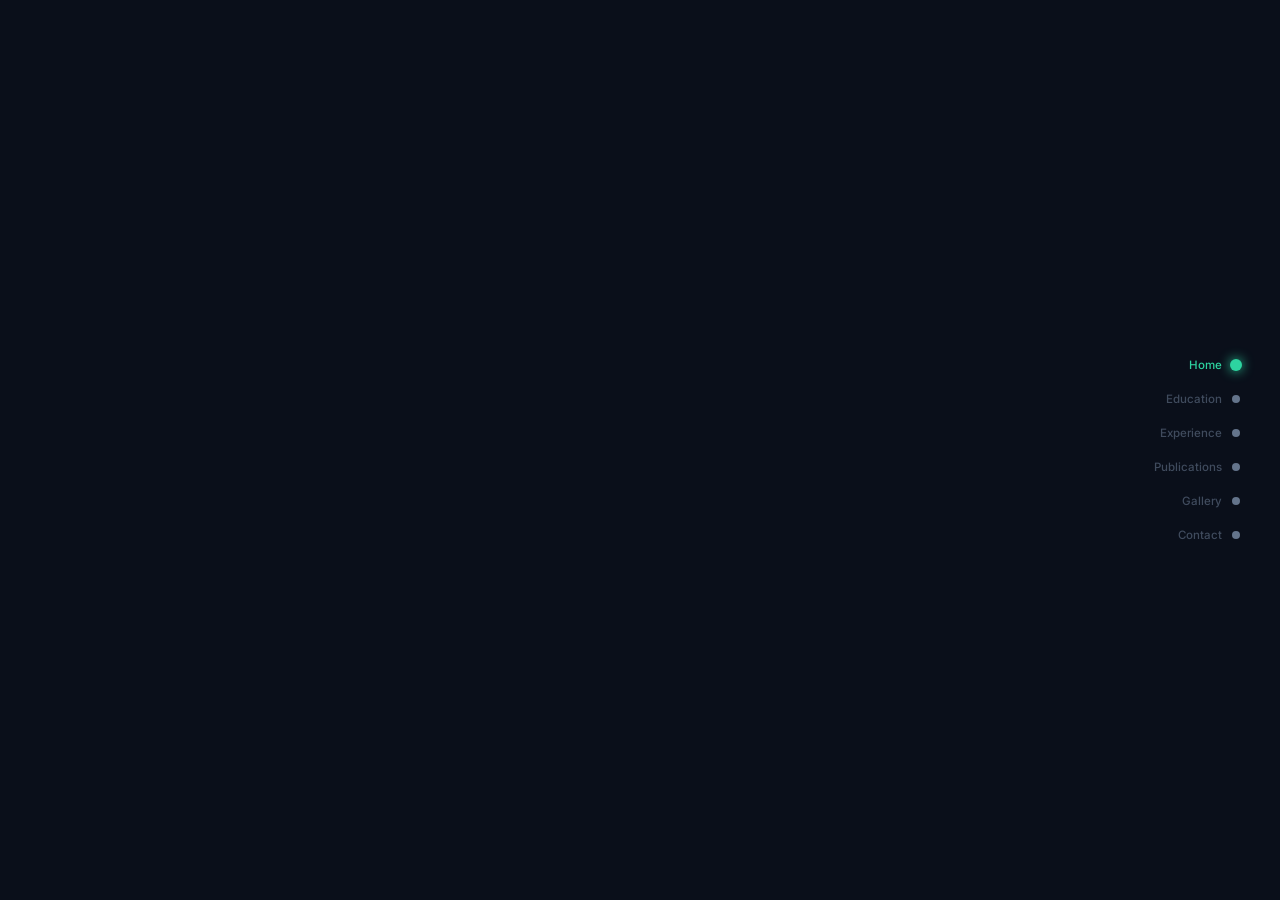
==== index.html @ 228fd233 "deploy: 2434891213fb5ffef1d005b3768328b1d4ba292d" ====
<!DOCTYPE html>
<html lang="en">
<head>
  <meta charset="UTF-8" />
  <meta name="viewport" content="width=device-width, initial-scale=1.0" />
  <meta name="description" content="Portfolio of Gunjan Barua – Ph.D. Candidate at Virginia Tech specializing in precision forestry, LiDAR remote sensing, and AI-driven forest analytics." />
  <meta name="keywords" content="Gunjan Barua, geospatial data scientist, LiDAR, remote sensing, AI, forestry, Virginia Tech, CarboBon" />
  <meta name="author" content="Gunjan Barua" />
  <meta name="google-site-verification" content="hha5XpHKSP8P3DEXtehBId6YRDICw-IlB2HCp5pqZmw" />
  <title>Portfolio – Gunjan Barua – Geospatial Data Scientist</title>

  <!-- Open Graph -->
  <meta property="og:title" content="Gunjan Barua – Geospatial Data Scientist" />
  <meta property="og:description" content="Portfolio of Gunjan Barua – Ph.D. Candidate at Virginia Tech specializing in precision forestry, LiDAR remote sensing, and AI-driven forest analytics." />
  <meta property="og:type" content="website" />

  <!-- Google Fonts -->
  <link rel="preconnect" href="https://fonts.googleapis.com" />
  <link rel="preconnect" href="https://fonts.gstatic.com" crossorigin />
  <link href="https://fonts.googleapis.com/css2?family=Inter:wght@300;400;500;600;700;800&family=Playfair+Display:ital,wght@0,700;1,600&display=swap" rel="stylesheet" />

  <link rel="stylesheet" href="/css/style.css" />
</head>
<body>

  <!-- ═══════════════════════════════════════════════
       RIGHT-SIDE VERTICAL NAVIGATION
  ═══════════════════════════════════════════════ -->
  <nav id="side-nav" aria-label="Section navigation">
    <ul>
      <li>
        <a href="#home" class="nav-dot active" data-section="home" aria-label="Home">
          <span class="dot"></span>
          <span class="label">Home</span>
        </a>
      </li>
      <li>
        <a href="#education" class="nav-dot" data-section="education" aria-label="Education">
          <span class="dot"></span>
          <span class="label">Education</span>
        </a>
      </li>
      <li>
        <a href="#experience" class="nav-dot" data-section="experience" aria-label="Experience">
          <span class="dot"></span>
          <span class="label">Experience</span>
        </a>
      </li>
      <li>
        <a href="#publications" class="nav-dot" data-section="publications" aria-label="Publications">
          <span class="dot"></span>
          <span class="label">Publications</span>
        </a>
      </li>
      <li>
        <a href="#gallery" class="nav-dot" data-section="gallery" aria-label="Gallery">
          <span class="dot"></span>
          <span class="label">Gallery</span>
        </a>
      </li>
      <li>
        <a href="#contact" class="nav-dot" data-section="contact" aria-label="Contact">
          <span class="dot"></span>
          <span class="label">Contact</span>
        </a>
      </li>
    </ul>
  </nav>

  <!-- ═══════════════════════════════════════════════
       HAMBURGER MENU (mobile)
  ═══════════════════════════════════════════════ -->
  <button id="hamburger" aria-label="Open navigation menu" aria-expanded="false">
    <span></span>
    <span></span>
    <span></span>
  </button>

  <!-- Mobile nav drawer -->
  <div id="mobile-nav" role="dialog" aria-modal="true" aria-label="Navigation menu">
    <button id="mobile-nav-close" aria-label="Close navigation">&times;</button>
    <ul>
      <li><a href="#home" class="mobile-nav-link">Home</a></li>
      <li><a href="#education" class="mobile-nav-link">Education</a></li>
      <li><a href="#experience" class="mobile-nav-link">Experience</a></li>
      <li><a href="#publications" class="mobile-nav-link">Publications &amp; Awards</a></li>
      <li><a href="#gallery" class="mobile-nav-link">Gallery</a></li>
      <li><a href="#contact" class="mobile-nav-link">Contact</a></li>
    </ul>
  </div>
  <div id="mobile-overlay"></div>

  <!-- ═══════════════════════════════════════════════
       SNAP SCROLL CONTAINER
  ═══════════════════════════════════════════════ -->
  <main id="snap-container">
    

<section class="snap-section overflow-section" id="home" aria-label="Home">
  <div class="hero-bg"></div>
  <div class="section-inner hero-inner">

    <div class="hero-left">
      <div class="hero-eyebrow">
        <span class="eyebrow-dot"></span>
        Open to Collaborations
      </div>
      <h1 class="hero-name">Gunjan Barua</h1>
      <p class="hero-headline">AI in Natural Resource | Applied GeoAI Scientist | Climate Tech</p>
      <p class="hero-bio">I am a Geospatial Data Scientist and Ph.D. Candidate in the Geospatial and Environmental Analysis Program at Virginia Tech. My research lies at the intersection of precision forestry, remote sensing, LiDAR, and Artificial Intelligence. From advancing yield predictions in <em>Pinus taeda</em> to developing machine learning-based MRV systems for carbon credit marketplaces with CarboBon, my work utilizes advanced spatial algorithms to solve complex environmental challenges.</p>

      <div class="hero-cta">
        <a href="#publications" class="btn btn-primary">View Research</a>
        <a href="#contact" class="btn btn-ghost">Get in Touch</a>
      </div>

      <div class="hero-socials">
        
        <a href="https://linkedin.com/in/gunjanbarua/" target="_blank" rel="noopener" aria-label="LinkedIn" class="social-link">
          <svg width="20" height="20" viewBox="0 0 24 24" fill="currentColor"><path d="M19 3a2 2 0 0 1 2 2v14a2 2 0 0 1-2 2H5a2 2 0 0 1-2-2V5a2 2 0 0 1 2-2h14m-.5 15.5v-5.3a3.26 3.26 0 0 0-3.26-3.26c-.85 0-1.84.52-2.32 1.3v-1.11h-2.79v8.37h2.79v-4.93c0-.77.62-1.4 1.39-1.4a1.4 1.4 0 0 1 1.4 1.4v4.93h2.79M6.88 8.56a1.68 1.68 0 0 0 1.68-1.68c0-.93-.75-1.69-1.68-1.69a1.69 1.69 0 0 0-1.69 1.69c0 .93.76 1.68 1.69 1.68m1.39 9.94v-8.37H5.5v8.37h2.77z"/></svg>
          LinkedIn
        </a>
        
        <a href="mailto:gunjanb@vt.edu" class="social-link" aria-label="Email">
          <svg width="20" height="20" viewBox="0 0 24 24" fill="currentColor"><path d="M20 4H4c-1.1 0-2 .9-2 2v12c0 1.1.9 2 2 2h16c1.1 0 2-.9 2-2V6c0-1.1-.9-2-2-2zm0 4l-8 5-8-5V6l8 5 8-5v2z"/></svg>
          Email
        </a>
      </div>

      <a href="https://gunjan-phd-dissertation.streamlit.app/" target="_blank" rel="noopener" class="dissertation-card" aria-label="View the PhD dissertation in a dashboard">
        <svg width="14" height="14" viewBox="0 0 24 24" fill="currentColor" aria-hidden="true"><path d="M3 3h18v2H3V3zm0 4h18v2H3V7zm0 4h12v2H3v-2zm0 4h12v2H3v-2zm0 4h18v2H3v-2z"/></svg>
        View the PhD dissertation in a dashboard
        <svg class="dissertation-card-arrow" width="14" height="14" viewBox="0 0 24 24" fill="currentColor" aria-hidden="true"><path d="M14 3l7 7-7 7-1.4-1.4 4.6-4.6H3V9h14.2L12.6 4.4 14 3z"/></svg>
      </a>
    </div>

    <div class="hero-right">

      
      <div class="hero-photo-wrap">
        
        <img
          src="/images/profile.jpeg"
          alt="Photo of Gunjan Barua"
          class="hero-photo"
          onerror="this.style.display='none';document.getElementById('hero-photo-fallback').style.display='flex'"
        />
        <div class="hero-photo-fallback" id="hero-photo-fallback" style="display:none" aria-hidden="true">
          <svg viewBox="0 0 100 100" width="80" height="80" fill="currentColor" opacity="0.4">
            <circle cx="50" cy="36" r="20"/><ellipse cx="50" cy="80" rx="34" ry="22"/>
          </svg>
        </div>
        
      </div>

      <div class="updates-card">
        <h2 class="updates-heading">
          <span class="pulse-dot"></span>
          Recent Updates
        </h2>
        <ul class="updates-list">
          
          <li class="update-item">
            <time class="update-date" datetime="2026-04-10">April 10, 2026</time>
            <span class="update-title"><p>Presented a poster at the <a href="https://sites.google.com/vt.edu/ogis/2026-ogis-symposium?authuser=0">OGIS Symposium</a> based on the 2nd chapter of my dissertation, titled &quot;Temporal Transferability Assessment of Individual Tree Volume in <em>Pinus taeda</em> (L.) Using Single-Date UAV-LiDAR and Machine Learning&quot;, and won the 2nd Prize!</p>
</span>
          </li>
          
          <li class="update-item">
            <time class="update-date" datetime="2026-03-23">March 23, 2026</time>
            <span class="update-title"><p>My paper - 'Static Maps, Dynamic Threats: Re-evaluating U.S. Wildfire Risk with Spatiotemporal Clustering' accepted for publication at the <strong>Natural Hazards</strong> journal</p>
</span>
          </li>
          
          <li class="update-item">
            <time class="update-date" datetime="2026-03-23">March 23, 2026</time>
            <span class="update-title"><p>My paper, titled 'Single-date LiDAR acquisition accurately predicts the yield of Pinus taeda (L.) over a 7-year timespan using machine learning' submitted to the <strong>Journal of Forestry Research</strong></p>
</span>
          </li>
          
          <li class="update-item">
            <time class="update-date" datetime="2026-02-23">February 23, 2026</time>
            <span class="update-title"><p>Presented my research titled 'Scalable Yield Forecasting for Loblolly Pine Plantations Using UAV-LiDAR and Machine Learning' at Remote Sensing seminar at Virginia Tech.</p>
</span>
          </li>
          
          <li class="update-item">
            <time class="update-date" datetime="2026-02-20">February 20, 2026</time>
            <span class="update-title"><p>Paper on Mangrove species classification and salinity tolerance mapping in the mangrove region of Bangladesh using Google Earth Embedding dataset has been submitted to Discover Forests. The <a href="https://ssrn.com/abstract=6168728">Preprint</a> is available online.</p>
</span>
          </li>
          
        </ul>
        
        <div class="updates-see-more">
          <a href="/updates/" class="btn btn-ghost btn-sm">See More →</a>
        </div>
        
      </div>

      <div class="hero-stats">
        <div class="stat">
          <span class="stat-num">10</span>
          <span class="stat-label">Publications</span>
        </div>
        <div class="stat">
          <span class="stat-num">17</span>
          <span class="stat-label">Awards</span>
        </div>
      </div>
    </div>

  </div>
</section>



<section class="snap-section overflow-section" id="education" aria-label="Education and Skills">
  <div class="section-inner">
    <div class="section-header">
      <span class="section-tag">Academic Background</span>
      <h2 class="section-title">Education &amp; Technical Skills</h2>
    </div>

    <div class="edu-skills-grid">
      <!-- Education -->
      <div class="edu-col">
        <h3 class="col-heading">Education</h3>
        <div class="edu-timeline">
          
          <div class="edu-item">
            <div class="edu-icon">🎓</div>
            <div class="edu-content">
              <h4 class="edu-degree">Ph.D. in Geospatial and Environmental Analysis</h4>
              <p class="edu-inst">Virginia Tech <span class="edu-loc">· Blacksburg, VA</span></p>
              <p class="edu-period">Anticipated Spring 2026</p>
              
              <p class="edu-diss"><em>Dissertation:</em> [Advancing Yield Predictions in <em>Pinus taeda</em> (L.): An AI Approach Leveraging LiDAR and Satellite Remote Sensing Indices](https://gunjan-phd-dissertation.streamlit.app/)</p>
              
            </div>
          </div>
          
          <div class="edu-item">
            <div class="edu-icon">🎓</div>
            <div class="edu-content">
              <h4 class="edu-degree">M.S. in Geography</h4>
              <p class="edu-inst">Virginia Tech <span class="edu-loc">· Blacksburg, VA</span></p>
              <p class="edu-period">2023</p>
              
              <p class="edu-diss"><em>Thesis:</em> Understanding perception of different urban thermal model visualizations</p>
              
            </div>
          </div>
          
          <div class="edu-item">
            <div class="edu-icon">📜</div>
            <div class="edu-content">
              <h4 class="edu-degree">Graduate Certificate in Geospatial Information Technology</h4>
              <p class="edu-inst">Virginia Tech <span class="edu-loc">· Blacksburg, VA</span></p>
              <p class="edu-period">2022</p>
              
            </div>
          </div>
          
          <div class="edu-item">
            <div class="edu-icon">🎓</div>
            <div class="edu-content">
              <h4 class="edu-degree">B.S. in Urban &amp; Regional Planning</h4>
              <p class="edu-inst">Khulna University of Engineering &amp; Technology (KUET) <span class="edu-loc">· Bangladesh</span></p>
              <p class="edu-period">2016</p>
              
            </div>
          </div>
          
        </div>
      </div>

      <!-- Skills -->
      <div class="skills-col">
        <h3 class="col-heading">Technical Skills</h3>
        <div class="skills-groups">
          
          <div class="skill-group">
            <h4 class="skill-group-title">
              <span class="skill-icon">🤖</span>
              Machine Learning &amp; AI
            </h4>
            <div class="skill-tags">
              
              <span class="skill-tag">Random Forest (RF)</span>
              
              <span class="skill-tag">Support Vector Regression (SVR)</span>
              
              <span class="skill-tag">Gradient Boosting (GBM)</span>
              
              <span class="skill-tag">XGBoost</span>
              
              <span class="skill-tag">LightGBM</span>
              
              <span class="skill-tag">RNNs (LSTM / GRU)</span>
              
              <span class="skill-tag">DBSCAN Clustering</span>
              
            </div>
          </div>
          
          <div class="skill-group">
            <h4 class="skill-group-title">
              <span class="skill-icon">🌍</span>
              Geospatial &amp; Remote Sensing
            </h4>
            <div class="skill-tags">
              
              <span class="skill-tag">ArcGIS Pro</span>
              
              <span class="skill-tag">Google Earth Engine</span>
              
              <span class="skill-tag">ENVI</span>
              
              <span class="skill-tag">Pix4D</span>
              
              <span class="skill-tag">DroneDeploy</span>
              
              <span class="skill-tag">Cloud Compare</span>
              
              <span class="skill-tag">LiDAR Processing</span>
              
              <span class="skill-tag">SAR / Optical Satellite Data</span>
              
            </div>
          </div>
          
          <div class="skill-group">
            <h4 class="skill-group-title">
              <span class="skill-icon">💻</span>
              Programming &amp; Tools
            </h4>
            <div class="skill-tags">
              
              <span class="skill-tag">Python</span>
              
              <span class="skill-tag">R</span>
              
              <span class="skill-tag">JMP</span>
              
              <span class="skill-tag">Git / GitHub</span>
              
              <span class="skill-tag">Jupyter Notebooks</span>
              
              <span class="skill-tag">SQL</span>
              
            </div>
          </div>
          
        </div>
      </div>
    </div>
  </div>
</section>



<section class="snap-section overflow-section" id="experience" aria-label="Professional Experience">
  <div class="section-inner">
    <div class="section-header">
      <span class="section-tag">Career</span>
      <h2 class="section-title">Professional &amp; Research Experience</h2>
    </div>

    <div class="experience-list">
      
      <div class="exp-card">
        <div class="exp-meta">
          <span class="exp-period">May 2025 – Aug 2025</span>
        </div>
        <div class="exp-body">
          <h3 class="exp-title">Summer Research Assistant</h3>
          <p class="exp-org">Forest Productivity Cooperative (FPC) &amp; Michigan State University</p>
          <div class="exp-desc"><p>Developed an automated workflow that transforms handwritten forestry field sheets into structured digital spreadsheets, eliminating manual data entry. Built a financial assistant that automatically extracts and tags key receipt details, streamlining the accounting process.</p>
</div>
        </div>
      </div>
      
      <div class="exp-card">
        <div class="exp-meta">
          <span class="exp-period">Aug 2023 – Present</span>
        </div>
        <div class="exp-body">
          <h3 class="exp-title">Graduate Research Assistant</h3>
          <p class="exp-org">Virginia Tech – Department of Forest Resources and Environmental Conservation</p>
          <div class="exp-desc"><p>Incorporating active and passive remote sensing (optical/SAR satellite data, airborne and terrestrial LiDAR) in AI/ML frameworks to predict Loblolly Pine (<em>Pinus taeda</em>) yield in the Southeast United States. Research contributes to the Forest Productivity Cooperative (FPC) and involves field data collection, point cloud processing, and model development using Python and R. Assessing the generalizability and transferability of the developed models.</p>
</div>
        </div>
      </div>
      
      <div class="exp-card">
        <div class="exp-meta">
          <span class="exp-period">May 2023 – Oct 2025</span>
        </div>
        <div class="exp-body">
          <h3 class="exp-title">Technical Advisor</h3>
          <p class="exp-org">CarboBon – Measuring Forest Protection</p>
          <div class="exp-desc"><p>Developed an innovative Monitoring, Reporting, and Verification (MRV) system for real-time forest surveillance using machine learning and remote sensing. Contributed to creating Bangladesh's first-ever carbon credit marketplace by transforming climate action into quantifiable science. Leading research on new AI and remote sensing methodologies, and developing an API for calculating Scope 1 and Scope 2 emissions for corporate companies.</p>
</div>
        </div>
      </div>
      
      <div class="exp-card">
        <div class="exp-meta">
          <span class="exp-period">May 2023 – Aug 2023</span>
        </div>
        <div class="exp-body">
          <h3 class="exp-title">GIS Developer Intern</h3>
          <p class="exp-org">GFR Forestry Consultants PLLC</p>
          <div class="exp-desc"><p>Revised and updated the company's forest and business operation dashboards, optimizing them on ArcOnline for improved efficiency and usability. Pioneered workflow automation by integrating Survey123, Microsoft Power Automate, and ArcOnline maps to streamline tasks. Improved the structure and performance of hosted layer databases in ArcOnline using the ArcGIS API for Python.</p>
</div>
        </div>
      </div>
      
      <div class="exp-card">
        <div class="exp-meta">
          <span class="exp-period">Jan 2023 – Jul 2023</span>
        </div>
        <div class="exp-body">
          <h3 class="exp-title">Research Assistant</h3>
          <p class="exp-org">Virginia Tech – Department of Forest Resources &amp; Environmental Conservation</p>
          <div class="exp-desc"><p>Explored and analyzed airborne LiDAR data and satellite imagery to understand complex forest structures. Applied geospatial analysis and machine learning methods to analyze forest productivity.</p>
</div>
        </div>
      </div>
      
      <div class="exp-card">
        <div class="exp-meta">
          <span class="exp-period">May 2022 – Aug 2022</span>
        </div>
        <div class="exp-body">
          <h3 class="exp-title">Summer Research Assistant</h3>
          <p class="exp-org">Virginia Tech – Department of Forest Resources &amp; Environmental Conservation</p>
          <div class="exp-desc"><p>Determined forest productivity based on bedding orientation using LiDAR data and Google Earth Engine. Produced a scalable product accompanied by a detailed protocol, along with Python and JavaScript code.</p>
</div>
        </div>
      </div>
      
      <div class="exp-card">
        <div class="exp-meta">
          <span class="exp-period">Aug 2021 – Dec 2022</span>
        </div>
        <div class="exp-body">
          <h3 class="exp-title">Instructor, Advanced Remote Sensing</h3>
          <p class="exp-org">Virginia Tech – Department of Geography</p>
          <div class="exp-desc"><p>Served as Instructor for Advanced Remote Sensing across three semesters (Fall 2021, Spring 2022, and Fall 2022) with a total enrollment of 232 students. Responsible for teaching and supervising lab sessions, grading assignments, consulting on class projects, holding office hours, and designing and conducting course assessments.</p>
</div>
        </div>
      </div>
      
      <div class="exp-card">
        <div class="exp-meta">
          <span class="exp-period">May 2021 – Aug 2021</span>
        </div>
        <div class="exp-body">
          <h3 class="exp-title">Summer Research Assistant</h3>
          <p class="exp-org">Virginia Tech – School of Public and International Affairs</p>
          <div class="exp-desc"><p>Collected and processed thermal drone data across multiple locations in Blacksburg and Roanoke, VA. Built high-resolution thermal models to analyze and understand communities’ heating experiences at a small scale.</p>
</div>
        </div>
      </div>
      
      <div class="exp-card">
        <div class="exp-meta">
          <span class="exp-period">Jan 2021 – Feb 2023</span>
        </div>
        <div class="exp-body">
          <h3 class="exp-title">Graduate Researcher</h3>
          <p class="exp-org">Virginia Tech – Near Earth Imaging Lab, Department of Geography</p>
          <div class="exp-desc"><p>Collected thermal data using UAVs and applied photogrammetry to build high-resolution thermal models. Developed a new thermal visualization method by combining optical satellite imagery and LiDAR data to create shaded thermal images. Conducted a perception study using PsychoPy and analyzed experimental data using Python and JMP.</p>
</div>
        </div>
      </div>
      
      <div class="exp-card">
        <div class="exp-meta">
          <span class="exp-period">Jan 2021 – Dec 2022</span>
        </div>
        <div class="exp-body">
          <h3 class="exp-title">Graduate Teaching Assistant</h3>
          <p class="exp-org">Virginia Tech – Department of Geography</p>
          <div class="exp-desc"><p>Supported courses including Geography of Wine (Spring 2021), Advanced Geovisualization (Spring 2022), and Advanced Analysis in GIS (Fall 2022) for over 700 combined students. Led weekly lab sessions, held office hours, graded coursework, and consulted with students on class projects.</p>
</div>
        </div>
      </div>
      
      <div class="exp-card">
        <div class="exp-meta">
          <span class="exp-period">Jun 2018 – Nov 2020</span>
        </div>
        <div class="exp-body">
          <h3 class="exp-title">Policy Advocacy Specialist</h3>
          <p class="exp-org">Municipal Association of Bangladesh</p>
          <div class="exp-desc"><p>Managed a $350,000 portfolio and oversaw the field implementation of project activities, facilitating capacity building for municipality staff. Maintained liaisons with the Local Government Engineering Department and key stakeholders to draft a national WASH action plan and prepare a 10-year sanitation strategy for five municipalities.</p>
</div>
        </div>
      </div>
      
      <div class="exp-card">
        <div class="exp-meta">
          <span class="exp-period">Sep 2016 – Jun 2018</span>
        </div>
        <div class="exp-body">
          <h3 class="exp-title">Documentation Officer</h3>
          <p class="exp-org">Practical Action, Bangladesh</p>
          <div class="exp-desc"><p>Managed a $500,000 communications portfolio, pitched advocacy agendas, and prepared comprehensive communications and campaign plans. Coordinated social mobilization, BCC campaigns, and project report writing, while producing policy briefs and data visualizations. Conducted research for policy analysis and business development.</p>
</div>
        </div>
      </div>
      
      <div class="exp-card">
        <div class="exp-meta">
          <span class="exp-period">May 2015 – Jun 2016</span>
        </div>
        <div class="exp-body">
          <h3 class="exp-title">Freelance GIS Analyst</h3>
          <p class="exp-org">Elance-Odesk</p>
          <div class="exp-desc"><p>Prepared maps based on spatial analysis and geospatial data, and conducted topological, hydrological, and transportation modeling. Authored research reports and conducted targeted spatial analysis for the utilities, health services, real estate, and transportation industries.</p>
</div>
        </div>
      </div>
      
      <div class="exp-card">
        <div class="exp-meta">
          <span class="exp-period">May 2015 – Jun 2015</span>
        </div>
        <div class="exp-body">
          <h3 class="exp-title">Intern</h3>
          <p class="exp-org">Asian Disaster Preparedness Center</p>
          <div class="exp-desc"><p>Conducted spatial analysis for a large geo-database and prepared a research report on the social vulnerability index. Drafted a comprehensive report for an earthquake research project focused on Dhaka city.</p>
</div>
        </div>
      </div>
      
    </div>
  </div>
</section>



<section class="snap-section overflow-section" id="publications" aria-label="Publications Presentations and Awards">
  <div class="section-inner">
    <div class="section-header">
      <span class="section-tag">Scholarship</span>
      <h2 class="section-title">Publications, Presentations &amp; Awards</h2>
    </div>

    <div class="scholarship-stack">

      <!-- Publications -->
      <div class="scholarship-block">
        <h3 class="col-heading">📄 Publications</h3>
        <div class="pub-list--full">
          
          <div class="pub-card">
            <span class="pub-status pub-status--published">Published</span>
            <h4 class="pub-title">
              
              <a href="https://doi.org/10.1016/j.foreco.2025.122977" target="_blank" rel="noopener">Predicting yield of Pinus taeda (L.) using LiDAR data in random forest and support vector machine models</a>
              
            </h4>
            <p class="pub-meta">
              <em>Forest Ecology and Management</em>
               · 2025
            </p>
            <p class="pub-authors">Barua, G., Carter, D., Thomas, V., Green, P.C., Radtke, P., Pingel, T.J., Cook, R.L., Albaugh, T., Rubilar, R., Campoe, O., Sumnall, M.</p>
          </div>
          
          <div class="pub-card">
            <span class="pub-status pub-status--in-press">In Press</span>
            <h4 class="pub-title">
              
              Precision Forestry: Using Artificial Intelligence and LiDAR to inform thinning in Pinus taeda plantations – a case study
              
            </h4>
            <p class="pub-meta">
              <em>Journal of Forestry</em>
               · 2025
            </p>
            <p class="pub-authors">Platt, E., Carter, D., Albaugh, T.J., Cook, R.L., Campoe, O., Rubilar, R., Barua, G., Sumnall, M.J.</p>
          </div>
          
          <div class="pub-card">
            <span class="pub-status pub-status--in-press">In Press</span>
            <h4 class="pub-title">
              
              <a href="https://dx.doi.org/10.2139/ssrn.5366489" target="_blank" rel="noopener">Static Maps, Dynamic Threats: Re-evaluating U.S. Wildfire Risk with Spatiotemporal Clustering</a>
              
            </h4>
            <p class="pub-meta">
              <em>Natural Hazards</em>
               · 2025
            </p>
            <p class="pub-authors">Barua, G., Pires, M., Kim, J.</p>
          </div>
          
          <div class="pub-card">
            <span class="pub-status pub-status--in-review">In Review</span>
            <h4 class="pub-title">
              
              <a href="https://ssrn.com/abstract=6168728" target="_blank" rel="noopener">Feature-based Transfer Learning with Pretrained AlphaEarth Embeddings for Mangrove Forest Mapping in Bangladesh</a>
              
            </h4>
            <p class="pub-meta">
              <em>Discover Forests</em>
               · 2025
            </p>
            <p class="pub-authors">Islam, K.M.A., Barua, G., Rahman, M.T., Kennedy, R.</p>
          </div>
          
          <div class="pub-card">
            <span class="pub-status pub-status--in-review">In Review</span>
            <h4 class="pub-title">
              
              <a href="https://ssrn.com/abstract=6228779" target="_blank" rel="noopener">Estimating Pinus taeda (L.) Timber Volume with Multi-Temporal SAR-Optical Fusion and Supervised Learning Techniques</a>
              
            </h4>
            <p class="pub-meta">
              <em>International Journal of Remote Sensing</em>
               · 2025
            </p>
            <p class="pub-authors">Barua, G., Carter, D., Thomas, V., Green, P.C., Radtke, P., Pingel, T.J., Cook, R.L., Albaugh, T., Rubilar, R., Campoe, O., Sumnall, M.</p>
          </div>
          
          <div class="pub-card">
            <span class="pub-status pub-status--in-review">In Review</span>
            <h4 class="pub-title">
              
              Single-date LiDAR acquisition accurately predicts the yield of Pinus taeda (L.) over a 7-year timespan using machine learning
              
            </h4>
            <p class="pub-meta">
              <em>Journal of Forestry Research</em>
               · 2025
            </p>
            <p class="pub-authors">Barua, G., Carter, D., Thomas, V., Green, P.C., Radtke, P., Pingel, T.J., Cook, R.L., Albaugh, T., Rubilar, R., Campoe, O., Sumnall, M.</p>
          </div>
          
          <div class="pub-card">
            <span class="pub-status pub-status--published">Published</span>
            <h4 class="pub-title">
              
              <a href="https://doi.org/10.1080/15230406.2023.2267418" target="_blank" rel="noopener">Urban Thermal Map Design Considerations: Color, Shading, and Resolution</a>
              
            </h4>
            <p class="pub-meta">
              <em>Cartography and Geographic Information Science</em>
               · 2023
            </p>
            <p class="pub-authors">Barua, G., Pingel, T.J., Lim, T.C.</p>
          </div>
          
          <div class="pub-card">
            <span class="pub-status pub-status--published">Published</span>
            <h4 class="pub-title">
              
              <a href="https://doi.org/10.1007/978-981-10-7290-1_83" target="_blank" rel="noopener">Solid Waste Management Scenario in Public University Campuses of Bangladesh: A Comparative Study between KUET and Khulna University</a>
              
            </h4>
            <p class="pub-meta">
              <em>Waste Management and Resource Efficiency (Springer)</em>
               · 2019
            </p>
            <p class="pub-authors">Roy, T.K., Ekram, K.M.M., Barua, G., Hossain, S.T., Akter, F.</p>
          </div>
          
          <div class="pub-card">
            <span class="pub-status pub-status--published">Published</span>
            <h4 class="pub-title">
              
              <a href="https://www.researchgate.net/profile/Khondaker-Mohammed-Mohiuddin-Ekram/publication/349412531_LAND_USE_CHARACTERIZATION_IN_PERI-URBAN_AREAS_OF_KHULNA_TOWARDS_AN_ECO-SUSTAINABLE_METROPOLITAN_REGION/links/602eb05d92851c4ed5803e9e/LAND-USE-CHARACTERIZATION-IN-PERI-URBAN-AREAS-OF-KHULNA-TOWARDS-AN-ECO-SUSTAINABLE-METROPOLITAN-REGION.pdf" target="_blank" rel="noopener">Land Use Characterization in Peri-Urban Areas of Khulna towards an Eco-Sustainable Metropolitan Region</a>
              
            </h4>
            <p class="pub-meta">
              <em>Journal of Engineering Science</em>
               · 2018
            </p>
            <p class="pub-authors">Ekram, K. M., Barua, G., &amp; Uddin, M.</p>
          </div>
          
          <div class="pub-card">
            <span class="pub-status pub-status--published">Published</span>
            <h4 class="pub-title">
              
              <a href="https://www.researchgate.net/profile/Khondaker-Mohammed-Mohiuddin-Ekram/publication/291091421_A_conceptual_model_of_reusing_the_paper_wastes_generated_from_the_universities/links/602eb262299bf1cc26d64bb7/A-conceptual-model-of-reusing-the-paper-wastes-generated-from-the-universities.pdf" target="_blank" rel="noopener">A Conceptual Model of Reusing the Paper Wastes Generated from the Universities</a>
              
            </h4>
            <p class="pub-meta">
              <em>International Journal of Applied Engineering Research</em>
               · 2014
            </p>
            <p class="pub-authors">Barua, G., &amp; Ekram, K. M.</p>
          </div>
          
        </div>
      </div>

      <!-- Presentations -->
      <div class="scholarship-block">
        <h3 class="col-heading">🎤 Presentations</h3>
        <div class="pres-list--full">
          
          <div class="pres-item">
            <time class="pres-date">December 1, 2025</time>
            <div>
              <p class="pres-title">Crowns, Competition, and Continuity: A Machine Learning Approach for Annual Yield Prediction of Pinus taeda (L.) Using UAV-LiDAR Data</p>
              <p class="pres-event">AGU 2025 (Poster Presentation) · New Orleans, Louisiana, United States</p>
            </div>
          </div>
          
          <div class="pres-item">
            <time class="pres-date">September 1, 2025</time>
            <div>
              <p class="pres-title">Predicting Yields of Pinus taeda (L.) with Open-Source Time-Series Sentinel 1 and 2 Data with Machine Learning and Neural Networks</p>
              <p class="pres-event">Forest Productivity Cooperative Annual Meeting (Poster Presentation) · Chapel Hill, North Carolina, United States</p>
            </div>
          </div>
          
          <div class="pres-item">
            <time class="pres-date">January 1, 2025</time>
            <div>
              <p class="pres-title">Advancing Growth and Yield Predictions for Pinus taeda (L.) Plantations: Integrating LiDAR-Derived Metrics and Machine Learning Models Across Diverse Sites</p>
              <p class="pres-event">ASPRS Annual Conference at Geo Week 2025 · Denver, CO, United States</p>
            </div>
          </div>
          
          <div class="pres-item">
            <time class="pres-date">January 1, 2025</time>
            <div>
              <p class="pres-title">Comparison and Analysis of Spatial and Spatiotemporal Clustering of Wildfires in the United States of America</p>
              <p class="pres-event">2025 Young Scholar Symposium on Spatiotemporal Data Science, Spatial Data Lab · Virtual</p>
            </div>
          </div>
          
          <div class="pres-item">
            <time class="pres-date">January 1, 2025</time>
            <div>
              <p class="pres-title">4-Year Timber Yield Forecasts in Pinus taeda (L.) Using LiDAR-Derived Metrics and Advanced Machine Learning Models</p>
              <p class="pres-event">2025 APSAF Annual Conference · Wilmington, NC, United States</p>
            </div>
          </div>
          
          <div class="pres-item">
            <time class="pres-date">January 1, 2025</time>
            <div>
              <p class="pres-title">Evaluating Machine Learning and Neural Networks for Yield Prediction in Pinus taeda (L.) Plantations Using Time-series Sentinel-1 and 2 Data</p>
              <p class="pres-event">OGIS Symposium 2025 (Poster Presentation) · Blacksburg, VA, United States</p>
            </div>
          </div>
          
          <div class="pres-item">
            <time class="pres-date">January 1, 2025</time>
            <div>
              <p class="pres-title">Scalable Yield Forecasting for Loblolly Pine Plantations Using UAV-LiDAR and Machine Learning</p>
              <p class="pres-event">Forest Modeling Research Cooperative (FMRC) Annual Meeting 2025 (Invited Speaker) · Blacksburg, VA, United States</p>
            </div>
          </div>
          
          <div class="pres-item">
            <time class="pres-date">January 1, 2025</time>
            <div>
              <p class="pres-title">Predicting yield of Pinus taeda (L.) using LiDAR data in random forest and support vector machine models</p>
              <p class="pres-event">Weyerhaeuser Virtual Seminar (Invited Speaker) · Virtual</p>
            </div>
          </div>
          
          <div class="pres-item">
            <time class="pres-date">January 1, 2025</time>
            <div>
              <p class="pres-title">Remote Sensing in AI: Predicting yield of Pinus taeda (L.) plantations with LiDAR and Satellite Data</p>
              <p class="pres-event">Blue Ridge SAF Chapter Meeting 2025 (Invited Speaker) · Blacksburg, VA, United States</p>
            </div>
          </div>
          
          <div class="pres-item">
            <time class="pres-date">January 1, 2025</time>
            <div>
              <p class="pres-title">Remote Sensing Meets AI: Predicting Yield in Pinus taeda (L.) Plantations with Open-Source Time-Series Satellite Data</p>
              <p class="pres-event">FREC Spring Seminar · Blacksburg, VA, United States</p>
            </div>
          </div>
          
          <div class="pres-item">
            <time class="pres-date">January 1, 2025</time>
            <div>
              <p class="pres-title">Advancing Yield Predictions for Pinus taeda (L.) Plantations: Integrating Lidar-Derived Metrics and Machine Learning Models Across Diverse Sites</p>
              <p class="pres-event">Seminar in Remote Sensing and GIS, Virginia Tech · Blacksburg, VA, United States</p>
            </div>
          </div>
          
          <div class="pres-item">
            <time class="pres-date">January 1, 2023</time>
            <div>
              <p class="pres-title">Predicting Urban Heat Island Effect in Phoenix, Arizona for 2026</p>
              <p class="pres-event">ESRI Federal GIS Conference · Washington, D.C., United States</p>
            </div>
          </div>
          
          <div class="pres-item">
            <time class="pres-date">January 1, 2023</time>
            <div>
              <p class="pres-title">Bedding Orientation Impact Analysis and Tree Row Detection in Pine Plantations: Insights from Lidar, Remote Sensing, and Machine Learning</p>
              <p class="pres-event">Forest Productivity Cooperative Annual Meeting 2023 (Poster Presentation) · Blacksburg, VA, United States</p>
            </div>
          </div>
          
          <div class="pres-item">
            <time class="pres-date">January 1, 2023</time>
            <div>
              <p class="pres-title">Guest lecture: Advanced Geovisualization class</p>
              <p class="pres-event">Department of Geography, Virginia Tech · Blacksburg, VA, United States</p>
            </div>
          </div>
          
          <div class="pres-item">
            <time class="pres-date">January 1, 2023</time>
            <div>
              <p class="pres-title">Past, present, and future of endangered languages</p>
              <p class="pres-event">Academic Panel, Virginia Tech (Session Moderator) · Blacksburg, VA, United States</p>
            </div>
          </div>
          
          <div class="pres-item">
            <time class="pres-date">January 1, 2022</time>
            <div>
              <p class="pres-title">Understanding perception of different urban thermal model visualizations</p>
              <p class="pres-event">AutoCarto 2022 · Redlands, CA, United States</p>
            </div>
          </div>
          
          <div class="pres-item">
            <time class="pres-date">January 1, 2022</time>
            <div>
              <p class="pres-title">Construction and Geovisualization of 3D Thermal Models of Urban Areas</p>
              <p class="pres-event">OGIS Symposium 2022 (Poster Presentation) · Blacksburg, VA, United States</p>
            </div>
          </div>
          
          <div class="pres-item">
            <time class="pres-date">January 1, 2022</time>
            <div>
              <p class="pres-title">Interested in attending Graduate School?</p>
              <p class="pres-event">Graduate School Panel Discussion, College of Natural Resources and Environment (CNRE) (Panelist) · Blacksburg, VA, United States</p>
            </div>
          </div>
          
          <div class="pres-item">
            <time class="pres-date">January 1, 2020</time>
            <div>
              <p class="pres-title">Paving the enabling environment towards urban sanitation solutions: The journey of local government associations from South Asia</p>
              <p class="pres-event">5th South Asian Cities Summit (Session Moderator) · Goa, India</p>
            </div>
          </div>
          
          <div class="pres-item">
            <time class="pres-date">January 1, 2017</time>
            <div>
              <p class="pres-title">The Treasure Hunt: An organized movement with society to turn waste into wealth</p>
              <p class="pres-event">4th FSM Conference (Poster Presentation) · Chennai, India</p>
            </div>
          </div>
          
          <div class="pres-item">
            <time class="pres-date">January 1, 2015</time>
            <div>
              <p class="pres-title">Role of Stakeholders in Managing School Solid Wastes of Khulna City</p>
              <p class="pres-event">WasteSafe 2015 – 4th International Conference on Solid Waste Management in the Developing Countries · Khulna, Bangladesh</p>
            </div>
          </div>
          
        </div>
      </div>

      <!-- Awards -->
      <div class="scholarship-block">
        <h3 class="col-heading">🏆 Awards &amp; Honors</h3>
        <div class="awards-list--full">
          
          <div class="award-card">
            <div class="award-year">2025</div>
            <div class="award-body">
              <h4 class="award-title">Best Student Presentation Award</h4>
              <p class="award-org">APSAF Annual Conference, Wilmington, NC</p>
              
            </div>
          </div>
          
          <div class="award-card">
            <div class="award-year">2025</div>
            <div class="award-body">
              <h4 class="award-title">APSAF Student Scholarship</h4>
              <p class="award-org">Appalachian Society of American Foresters (APSAF)</p>
              
            </div>
          </div>
          
          <div class="award-card">
            <div class="award-year">2025</div>
            <div class="award-body">
              <h4 class="award-title">KP Funderburke Education Endowment</h4>
              <p class="award-org">Appalachian Society of American Foresters (APSAF)</p>
              
            </div>
          </div>
          
          <div class="award-card">
            <div class="award-year">2025</div>
            <div class="award-body">
              <h4 class="award-title">Department of Geography Grad Fund for Conference ($350)</h4>
              <p class="award-org">Department of Geography, Virginia Tech</p>
              
            </div>
          </div>
          
          <div class="award-card">
            <div class="award-year">2025</div>
            <div class="award-body">
              <h4 class="award-title">CNRE Graduate Student Travel Grant ($600)</h4>
              <p class="award-org">Virginia Tech</p>
              
            </div>
          </div>
          
          <div class="award-card">
            <div class="award-year">2025</div>
            <div class="award-body">
              <h4 class="award-title">Graduate and Professional Student Senate Travel Award ($500)</h4>
              <p class="award-org">Virginia Tech</p>
              
            </div>
          </div>
          
          <div class="award-card">
            <div class="award-year">2025</div>
            <div class="award-body">
              <h4 class="award-title">Department of Geography Grad Fund for Conference ($350)</h4>
              <p class="award-org">Department of Geography, Virginia Tech</p>
              
            </div>
          </div>
          
          <div class="award-card">
            <div class="award-year">2025</div>
            <div class="award-body">
              <h4 class="award-title">Graduate and Professional Student Senate Travel Award ($500)</h4>
              <p class="award-org">Virginia Tech</p>
              
            </div>
          </div>
          
          <div class="award-card">
            <div class="award-year">2022</div>
            <div class="award-body">
              <h4 class="award-title">ICA Scholarship</h4>
              <p class="award-org">International Cartographic Association (ICA)</p>
              
            </div>
          </div>
          
          <div class="award-card">
            <div class="award-year">2022</div>
            <div class="award-body">
              <h4 class="award-title">Sigma Xi Research Award</h4>
              <p class="award-org">Sigma Xi - The Scientific Research Honor Society, Virginia Tech Chapter</p>
              
            </div>
          </div>
          
          <div class="award-card">
            <div class="award-year">2022</div>
            <div class="award-body">
              <h4 class="award-title">1st Prize for Graduate Poster Presentation</h4>
              <p class="award-org">Organization of Geographic Information Systems and Remote Sensing Research (OGIS)</p>
              
            </div>
          </div>
          
          <div class="award-card">
            <div class="award-year">2022</div>
            <div class="award-body">
              <h4 class="award-title">Sidman P. Poole Endowment ($1,150)</h4>
              <p class="award-org">Department of Geography, Virginia Tech</p>
              
            </div>
          </div>
          
          <div class="award-card">
            <div class="award-year">2022</div>
            <div class="award-body">
              <h4 class="award-title">Graduate and Professional Student Senate Travel Award ($300)</h4>
              <p class="award-org">Virginia Tech</p>
              
            </div>
          </div>
          
          <div class="award-card">
            <div class="award-year">2022</div>
            <div class="award-body">
              <h4 class="award-title">CNRE Graduate Student Travel Grant ($600)</h4>
              <p class="award-org">Virginia Tech</p>
              
            </div>
          </div>
          
          <div class="award-card">
            <div class="award-year">2022</div>
            <div class="award-body">
              <h4 class="award-title">Department of Geography Grad Fund for Conference ($350)</h4>
              <p class="award-org">Department of Geography, Virginia Tech</p>
              
            </div>
          </div>
          
          <div class="award-card">
            <div class="award-year">2021</div>
            <div class="award-body">
              <h4 class="award-title">Georgia Pacific Fellowship Award</h4>
              <p class="award-org">Department of Geography, Virginia Tech</p>
              
            </div>
          </div>
          
          <div class="award-card">
            <div class="award-year">2016</div>
            <div class="award-body">
              <h4 class="award-title">Technical Merit Scholarship</h4>
              <p class="award-org">Khulna University of Engineering &amp; Technology</p>
              
            </div>
          </div>
          
        </div>
      </div>

    </div>
  </div>
</section>



<section class="snap-section overflow-section" id="gallery" aria-label="Gallery">
  <div class="section-inner">
    <div class="section-header center">
      <span class="section-tag">Visual Portfolio</span>
      <h2 class="section-title">Gallery</h2>
      <p class="section-subtitle">Field work, research outputs, and conference moments.</p>
    </div>

    
    <div class="gallery-grid" id="gallery-grid">
      
      <figure class="gallery-item" data-index="0">
        <a href="/images/gallery/apsaf.jpg" target="_blank" rel="noopener" aria-label="Open APSAF in new tab">
          <img src="/images/gallery/apsaf.jpg" alt="APSAF presentation" loading="lazy" />
        </a>
        <figcaption>APSAF</figcaption>
      </figure>
      
      <figure class="gallery-item" data-index="1">
        <a href="/images/gallery/asprs.jpg" target="_blank" rel="noopener" aria-label="Open ASPRS in new tab">
          <img src="/images/gallery/asprs.jpg" alt="ASPRS presentation" loading="lazy" />
        </a>
        <figcaption>ASPRS</figcaption>
      </figure>
      
      <figure class="gallery-item" data-index="2">
        <a href="/images/gallery/brsaf.jpg" target="_blank" rel="noopener" aria-label="Open Blue Ridge SAF in new tab">
          <img src="/images/gallery/brsaf.jpg" alt="Blue Ridge SAF chapter meeting" loading="lazy" />
        </a>
        <figcaption>Blue Ridge SAF</figcaption>
      </figure>
      
      <figure class="gallery-item" data-index="3">
        <a href="/images/gallery/cagis.jpg" target="_blank" rel="noopener" aria-label="Open CAGIS in new tab">
          <img src="/images/gallery/cagis.jpg" alt="CAGIS presentation" loading="lazy" />
        </a>
        <figcaption>CAGIS</figcaption>
      </figure>
      
      <figure class="gallery-item" data-index="4">
        <a href="/images/gallery/fpc_meeting_2025.jpg" target="_blank" rel="noopener" aria-label="Open FPC Annual Meeting 2025 in new tab">
          <img src="/images/gallery/fpc_meeting_2025.jpg" alt="FPC Annual Meeting 2025" loading="lazy" />
        </a>
        <figcaption>FPC Annual Meeting 2025</figcaption>
      </figure>
      
      <figure class="gallery-item" data-index="5">
        <a href="/images/gallery/frec_seminar.jpg" target="_blank" rel="noopener" aria-label="Open FREC Spring Seminar in new tab">
          <img src="/images/gallery/frec_seminar.jpg" alt="FREC Spring Seminar presentation" loading="lazy" />
        </a>
        <figcaption>FREC Spring Seminar</figcaption>
      </figure>
      
      <figure class="gallery-item" data-index="6">
        <a href="/images/gallery/guest_lecture.jpg" target="_blank" rel="noopener" aria-label="Open Guest Lecture at Weyerhaeuser Co. in new tab">
          <img src="/images/gallery/guest_lecture.jpg" alt="Guest lecture at Weyerhaeuser Co." loading="lazy" />
        </a>
        <figcaption>Guest Lecture at Weyerhaeuser Co.</figcaption>
      </figure>
      
      <figure class="gallery-item" data-index="7">
        <a href="/images/gallery/ms_thesis.jpg" target="_blank" rel="noopener" aria-label="Open MS Thesis Defense in new tab">
          <img src="/images/gallery/ms_thesis.jpg" alt="MS Thesis Defense" loading="lazy" />
        </a>
        <figcaption>MS Thesis Defense</figcaption>
      </figure>
      
      <figure class="gallery-item" data-index="8">
        <a href="/images/gallery/ogis.jpg" target="_blank" rel="noopener" aria-label="Open OGIS Symposium in new tab">
          <img src="/images/gallery/ogis.jpg" alt="OGIS Symposium presentation" loading="lazy" />
        </a>
        <figcaption>OGIS Symposium</figcaption>
      </figure>
      
      <figure class="gallery-item" data-index="9">
        <a href="/images/gallery/ogis_2022.jpg" target="_blank" rel="noopener" aria-label="Open OGIS Symposium 2022 in new tab">
          <img src="/images/gallery/ogis_2022.jpg" alt="OGIS Symposium 2022 presentation" loading="lazy" />
        </a>
        <figcaption>OGIS Symposium 2022</figcaption>
      </figure>
      
    </div>
    
  </div>
</section>



<section class="snap-section" id="contact" aria-label="Contact">
  <div class="section-inner contact-inner">
    <div class="section-header center">
      <span class="section-tag">Let's Connect</span>
      <h2 class="section-title">Get in Touch</h2>
      <p class="section-subtitle">Open to research collaborations, speaking invitations, and consulting opportunities.</p>
    </div>

    <div class="contact-grid">
      <div class="contact-info">
        <div class="contact-detail">
          <span class="contact-icon">✉️</span>
          <div>
            <p class="contact-label">Email</p>
            <a href="mailto:gunjanb@vt.edu" class="contact-value">gunjanb@vt.edu</a>
          </div>
        </div>
        
        <div class="contact-detail">
          <span class="contact-icon">🔗</span>
          <div>
            <p class="contact-label">LinkedIn</p>
            <a href="https://linkedin.com/in/gunjanbarua/" target="_blank" rel="noopener" class="contact-value">linkedin.com/in/gunjanbarua</a>
          </div>
        </div>
        
      </div>

      <form class="contact-form" name="contact" action="#" method="POST" id="contact-form">
        <div class="form-group">
          <label for="contact-name">Your Name</label>
          <input type="text" id="contact-name" name="name" required placeholder="Jane Smith" />
        </div>
        <div class="form-group">
          <label for="contact-email">Email Address</label>
          <input type="email" id="contact-email" name="email" required placeholder="jane@example.com" />
        </div>
        <div class="form-group">
          <label for="contact-subject">Subject</label>
          <input type="text" id="contact-subject" name="subject" placeholder="Research Collaboration" />
        </div>
        <div class="form-group">
          <label for="contact-message">Message</label>
          <textarea id="contact-message" name="message" rows="5" required placeholder="Tell me about your project or question…"></textarea>
        </div>
        <button type="submit" class="btn btn-primary btn-full" id="contact-submit">Send Message</button>
        <p class="form-note" id="form-note"></p>
      </form>
    </div>
  </div>
</section>

  </main>

  <!-- Lightbox overlay -->
  <div id="lightbox" role="dialog" aria-modal="true" aria-label="Image viewer">
    <button id="lightbox-close" aria-label="Close image">&times;</button>
    <button id="lightbox-prev" aria-label="Previous image">&#10094;</button>
    <button id="lightbox-next" aria-label="Next image">&#10095;</button>
    <div id="lightbox-img-wrap">
      <img id="lightbox-img" src="" alt="" />
      <p id="lightbox-caption"></p>
    </div>
  </div>

  <script src="/js/main.js"></script>
</body>
</html>
---- css/style.css ----
/* ═══════════════════════════════════════════════════════════
   DESIGN TOKENS
═══════════════════════════════════════════════════════════ */
:root {
  --bg: #0a0f1a;
  --bg-card: #111827;
  --bg-card2: #1a2233;
  --border: rgba(255, 255, 255, 0.07);
  --accent: #2dd4a0;
  --accent-2: #38bdf8;
  --accent-glow: rgba(45, 212, 160, 0.15);
  --text: #e2e8f0;
  --text-muted: #94a3b8;
  --text-dim: #64748b;
  --white: #ffffff;
  --nav-width: 160px;
  --section-pad: clamp(3rem, 6vw, 6rem);
  --radius: 12px;
  --radius-sm: 8px;
  --shadow: 0 8px 32px rgba(0, 0, 0, 0.4);
  --transition: 0.65s cubic-bezier(0.4, 0, 0.2, 1);
}

/* ═══════════════════════════════════════════════════════════
   RESET & BASE
═══════════════════════════════════════════════════════════ */
*,
*::before,
*::after {
  box-sizing: border-box;
  margin: 0;
  padding: 0;
}

html {
  font-size: 16px;
  scroll-behavior: smooth;
}

body {
  font-family: 'Inter', system-ui, sans-serif;
  background-color: var(--bg);
  color: var(--text);
  overflow: hidden;
  height: 100dvh;
  width: 100%;
}

a {
  color: var(--accent);
  text-decoration: none;
}

a:hover {
  text-decoration: underline;
}

img {
  max-width: 100%;
  height: auto;
  display: block;
}

ul {
  list-style: none;
}

/* ═══════════════════════════════════════════════════════════
   SNAP SCROLL CONTAINER
═══════════════════════════════════════════════════════════ */
#snap-container {
  height: 100dvh;
  overflow-y: scroll;
  scroll-snap-type: y mandatory;
  scroll-behavior: smooth;
  /* hide scrollbar but keep scroll */
  scrollbar-width: none;
  -ms-overflow-style: none;
}

#snap-container::-webkit-scrollbar {
  display: none;
}

/* Each section snaps to start */
.snap-section {
  scroll-snap-align: start;
  height: 100dvh;
  min-height: 100dvh;
  position: relative;
  display: flex;
  align-items: center;
  justify-content: center;
  overflow: hidden;
  /* Fade animation */
  opacity: 0;
  transform: translateY(24px);
  transition: opacity var(--transition), transform var(--transition);
}

.snap-section.visible {
  opacity: 1;
  transform: translateY(0);
}

/* Tall sections: allow inner scroll but still snap */
.snap-section.overflow-section {
  height: 100dvh;
  overflow: hidden;
  align-items: flex-start;
  padding-top: 0;
}

.snap-section.overflow-section .section-inner {
  max-height: 100dvh;
  overflow-y: auto;
  scrollbar-width: thin;
  scrollbar-color: var(--accent) transparent;
  padding-top: 3rem;
  padding-bottom: 3rem;
}

.snap-section.overflow-section .section-inner::-webkit-scrollbar {
  width: 4px;
}

.snap-section.overflow-section .section-inner::-webkit-scrollbar-thumb {
  background: var(--accent);
  border-radius: 4px;
}

/* ═══════════════════════════════════════════════════════════
   SECTION INNER LAYOUT
═══════════════════════════════════════════════════════════ */
.section-inner {
  width: 100%;
  max-width: 1100px;
  margin: 0 auto;
  padding: var(--section-pad) clamp(1.5rem, 5vw, 4rem);
  padding-right: calc(clamp(1.5rem, 5vw, 4rem) + var(--nav-width));
}

.section-header {
  margin-bottom: 3rem;
}

.section-header.center {
  text-align: center;
}

.section-tag {
  display: inline-block;
  font-size: 0.72rem;
  font-weight: 600;
  letter-spacing: 0.12em;
  text-transform: uppercase;
  color: var(--accent);
  background: var(--accent-glow);
  border: 1px solid rgba(45, 212, 160, 0.3);
  padding: 0.25rem 0.75rem;
  border-radius: 100px;
  margin-bottom: 0.9rem;
}

.section-title {
  font-family: 'Playfair Display', serif;
  font-size: clamp(1.8rem, 4vw, 2.8rem);
  font-weight: 700;
  color: var(--white);
  line-height: 1.2;
}

.section-subtitle {
  margin-top: 0.75rem;
  color: var(--text-muted);
  font-size: 1.05rem;
  max-width: 540px;
  margin-left: auto;
  margin-right: auto;
}

/* ═══════════════════════════════════════════════════════════
   BUTTONS
═══════════════════════════════════════════════════════════ */
.btn {
  display: inline-flex;
  align-items: center;
  gap: 0.5rem;
  padding: 0.75rem 1.75rem;
  border-radius: 100px;
  font-size: 0.9rem;
  font-weight: 600;
  cursor: pointer;
  border: none;
  transition: all 0.25s ease;
  text-decoration: none;
}

.btn-primary {
  background: var(--accent);
  color: #0a0f1a;
}

.btn-primary:hover {
  background: #26c090;
  transform: translateY(-2px);
  box-shadow: 0 8px 24px rgba(45, 212, 160, 0.4);
  text-decoration: none;
}

.btn-ghost {
  background: transparent;
  color: var(--text);
  border: 1px solid var(--border);
}

.btn-ghost:hover {
  border-color: var(--accent);
  color: var(--accent);
  text-decoration: none;
}

.btn-full {
  width: 100%;
  justify-content: center;
}

/* ═══════════════════════════════════════════════════════════
   RIGHT-SIDE VERTICAL NAV
═══════════════════════════════════════════════════════════ */
#side-nav {
  position: fixed;
  right: 2rem;
  top: 50%;
  transform: translateY(-50%);
  z-index: 900;
  display: flex;
  flex-direction: column;
  gap: 0;
}

#side-nav ul {
  display: flex;
  flex-direction: column;
  gap: 0.25rem;
}

#side-nav a.nav-dot {
  display: flex;
  align-items: center;
  gap: 0.6rem;
  padding: 0.5rem;
  text-decoration: none;
  cursor: pointer;
  justify-content: flex-end;
}

#side-nav .dot {
  width: 8px;
  height: 8px;
  border-radius: 50%;
  background: var(--text-dim);
  transition: all 0.3s ease;
  flex-shrink: 0;
  order: 2;
}

#side-nav .label {
  font-size: 0.72rem;
  font-weight: 500;
  color: var(--text-dim);
  opacity: 0.6;
  transition: all 0.3s ease;
  order: 1;
  white-space: nowrap;
}

#side-nav a.nav-dot:hover .dot,
#side-nav a.nav-dot.active .dot {
  background: var(--accent);
  transform: scale(1.5);
  box-shadow: 0 0 8px var(--accent);
}

#side-nav a.nav-dot:hover .label,
#side-nav a.nav-dot.active .label {
  opacity: 1;
  color: var(--accent);
}

/* ═══════════════════════════════════════════════════════════
   HAMBURGER (Mobile)
═══════════════════════════════════════════════════════════ */
#hamburger {
  display: none;
  position: fixed;
  top: 1.25rem;
  right: 1.25rem;
  z-index: 1100;
  background: var(--bg-card);
  border: 1px solid var(--border);
  border-radius: var(--radius-sm);
  width: 44px;
  height: 44px;
  flex-direction: column;
  align-items: center;
  justify-content: center;
  gap: 5px;
  cursor: pointer;
  padding: 0;
}

#hamburger span {
  display: block;
  width: 22px;
  height: 2px;
  background: var(--text);
  border-radius: 2px;
  transition: all 0.3s ease;
}

#hamburger.open span:nth-child(1) {
  transform: translateY(7px) rotate(45deg);
}

#hamburger.open span:nth-child(2) {
  opacity: 0;
}

#hamburger.open span:nth-child(3) {
  transform: translateY(-7px) rotate(-45deg);
}

/* Mobile nav drawer */
#mobile-nav {
  position: fixed;
  top: 0;
  right: -280px;
  width: 270px;
  height: 100%;
  background: var(--bg-card);
  border-left: 1px solid var(--border);
  z-index: 1050;
  transition: right 0.35s cubic-bezier(0.4, 0, 0.2, 1);
  padding: 4.5rem 2rem 2rem;
  display: flex;
  flex-direction: column;
}

#mobile-nav.open {
  right: 0;
}

#mobile-nav ul {
  display: flex;
  flex-direction: column;
  gap: 0.25rem;
}

#mobile-nav a.mobile-nav-link {
  display: block;
  padding: 0.8rem 1rem;
  color: var(--text);
  font-size: 1rem;
  font-weight: 500;
  border-radius: var(--radius-sm);
  transition: all 0.2s;
  text-decoration: none;
}

#mobile-nav a.mobile-nav-link:hover {
  background: var(--accent-glow);
  color: var(--accent);
}

#mobile-nav-close {
  position: absolute;
  top: 1rem;
  right: 1rem;
  background: none;
  border: none;
  color: var(--text-muted);
  font-size: 1.5rem;
  cursor: pointer;
  width: 36px;
  height: 36px;
  display: flex;
  align-items: center;
  justify-content: center;
}

#mobile-overlay {
  display: none;
  position: fixed;
  inset: 0;
  background: rgba(0, 0, 0, 0.5);
  z-index: 1040;
  backdrop-filter: blur(2px);
}

#mobile-overlay.active {
  display: block;
}

/* ═══════════════════════════════════════════════════════════
   HERO SECTION
═══════════════════════════════════════════════════════════ */
#home {
  background: var(--bg);
}

.hero-bg {
  position: absolute;
  inset: 0;
  background:
    radial-gradient(ellipse 60% 50% at 20% 50%, rgba(45, 212, 160, 0.08) 0%, transparent 70%),
    radial-gradient(ellipse 40% 40% at 80% 30%, rgba(56, 189, 248, 0.06) 0%, transparent 70%);
  pointer-events: none;
}

.hero-inner {
  display: grid;
  grid-template-columns: 1fr 1fr;
  gap: 3rem;
  align-items: flex-start;
  position: relative;
  z-index: 1;
}

.hero-eyebrow {
  display: flex;
  align-items: center;
  gap: 0.5rem;
  font-size: 0.8rem;
  font-weight: 500;
  color: var(--accent);
  text-transform: uppercase;
  letter-spacing: 0.1em;
  margin-bottom: 1rem;
}

.eyebrow-dot {
  width: 8px;
  height: 8px;
  background: var(--accent);
  border-radius: 50%;
  animation: pulse 2s infinite;
}

@keyframes pulse {

  0%,
  100% {
    box-shadow: 0 0 0 0 rgba(45, 212, 160, 0.6);
  }

  50% {
    box-shadow: 0 0 0 6px rgba(45, 212, 160, 0);
  }
}

.hero-name {
  font-family: 'Playfair Display', serif;
  font-size: clamp(2.5rem, 5vw, 4rem);
  font-weight: 700;
  color: var(--white);
  line-height: 1.1;
  margin-bottom: 0.5rem;
}

.hero-headline {
  font-size: clamp(0.85rem, 1.5vw, 1rem);
  color: var(--accent);
  font-weight: 500;
  margin-bottom: 1.5rem;
  letter-spacing: 0.02em;
}

.hero-bio {
  font-size: 0.95rem;
  line-height: 1.8;
  color: var(--text-muted);
  margin-bottom: 2rem;
  max-width: 520px;
}

.hero-cta {
  display: flex;
  gap: 1rem;
  flex-wrap: wrap;
  margin-bottom: 2rem;
}

.hero-socials {
  display: flex;
  gap: 1rem;
  flex-wrap: wrap;
  margin-bottom: 2.5rem;
}

/* ── Dissertation Dashboard Card ── */
.dissertation-card {
  display: inline-flex;
  align-items: center;
  gap: 0.5rem;
  text-decoration: none;
  font-size: 0.85rem;
  font-weight: 600;
  color: var(--accent);
  border: 1px solid rgba(45, 212, 160, 0.25);
  border-radius: 8px;
  padding: 0.55rem 0.9rem;
  background: rgba(255, 255, 255, 0.03);
  transition: border-color 0.2s ease, background 0.2s ease, color 0.2s ease;
  letter-spacing: 0.01em;
}

.dissertation-card:hover {
  border-color: rgba(45, 212, 160, 0.6);
  background: rgba(45, 212, 160, 0.07);
}

.dissertation-card-arrow {
  flex-shrink: 0;
  opacity: 0.7;
  transition: transform 0.2s ease;
}

.dissertation-card:hover .dissertation-card-arrow {
  transform: translateX(3px);
}

.social-link {
  display: flex;
  align-items: center;
  gap: 0.4rem;
  font-size: 0.85rem;
  font-weight: 500;
  color: var(--text-muted);
  transition: color 0.2s;
  text-decoration: none;
}

.social-link:hover {
  color: var(--accent);
  text-decoration: none;
}

/* Updates card */
.updates-card {
  background: var(--bg-card);
  border: 1px solid var(--border);
  border-radius: var(--radius);
  padding: 1.5rem;
  margin-bottom: 1.5rem;
  backdrop-filter: blur(12px);
}

.updates-heading {
  display: flex;
  align-items: center;
  gap: 0.5rem;
  font-size: 0.85rem;
  font-weight: 600;
  text-transform: uppercase;
  letter-spacing: 0.1em;
  color: var(--text-muted);
  margin-bottom: 1rem;
}

.pulse-dot {
  width: 8px;
  height: 8px;
  background: #ef4444;
  border-radius: 50%;
  flex-shrink: 0;
  animation: pulse 2s infinite;
}

.updates-list {
  display: flex;
  flex-direction: column;
  gap: 0.75rem;
}

.update-item {
  display: flex;
  gap: 0.75rem;
  align-items: flex-start;
}

.update-date {
  font-size: 0.72rem;
  font-weight: 600;
  color: var(--accent);
  white-space: nowrap;
  margin-top: 0.1rem;
  min-width: 100px;
  flex-shrink: 0;
}

.update-title {
  font-size: 0.85rem;
  color: var(--text);
  line-height: 1.5;
}

/* Hero stats */
.hero-stats {
  display: flex;
  gap: 1rem;
}

.stat {
  background: var(--bg-card);
  border: 1px solid var(--border);
  border-radius: var(--radius);
  padding: 1rem 1.25rem;
  text-align: center;
  flex: 1;
}

.stat-num {
  display: block;
  font-size: 1.8rem;
  font-weight: 800;
  color: var(--accent);
  line-height: 1;
  margin-bottom: 0.25rem;
}

.stat-label {
  font-size: 0.7rem;
  color: var(--text-dim);
  text-transform: uppercase;
  letter-spacing: 0.08em;
}

/* ═══════════════════════════════════════════════════════════
   EDUCATION & SKILLS
═══════════════════════════════════════════════════════════ */
#education {
  background: var(--bg);
}

.edu-skills-grid {
  display: grid;
  grid-template-columns: 1fr 1fr;
  gap: 3rem;
}

.col-heading {
  font-size: 0.95rem;
  font-weight: 700;
  text-transform: uppercase;
  letter-spacing: 0.1em;
  color: var(--accent);
  margin-bottom: 1.5rem;
  padding-bottom: 0.5rem;
  border-bottom: 1px solid var(--border);
}

/* Education Timeline */
.edu-timeline {
  display: flex;
  flex-direction: column;
  gap: 1.5rem;
}

.edu-item {
  display: flex;
  gap: 1rem;
  padding: 1.25rem;
  background: var(--bg-card);
  border: 1px solid var(--border);
  border-radius: var(--radius);
  transition: border-color 0.25s;
}

.edu-item:hover {
  border-color: rgba(45, 212, 160, 0.4);
}

.edu-icon {
  font-size: 1.4rem;
  flex-shrink: 0;
  margin-top: 0.1rem;
}

.edu-degree {
  font-size: 0.95rem;
  font-weight: 600;
  color: var(--white);
  margin-bottom: 0.25rem;
}

.edu-inst {
  font-size: 0.85rem;
  color: var(--text-muted);
  margin-bottom: 0.2rem;
}

.edu-loc {
  color: var(--text-dim);
}

.edu-period {
  font-size: 0.78rem;
  font-weight: 600;
  color: var(--accent);
  margin-bottom: 0.4rem;
}

.edu-diss {
  font-size: 0.82rem;
  color: var(--text-muted);
  line-height: 1.5;
}

/* Skills */
.skills-groups {
  display: flex;
  flex-direction: column;
  gap: 1.5rem;
}

.skill-group {
  background: var(--bg-card);
  border: 1px solid var(--border);
  border-radius: var(--radius);
  padding: 1.25rem;
}

.skill-group-title {
  display: flex;
  align-items: center;
  gap: 0.5rem;
  font-size: 0.85rem;
  font-weight: 600;
  color: var(--text);
  margin-bottom: 0.9rem;
}

.skill-icon {
  font-size: 1rem;
}

.skill-tags {
  display: flex;
  flex-wrap: wrap;
  gap: 0.4rem;
}

.skill-tag {
  font-size: 0.75rem;
  font-weight: 500;
  color: var(--text-muted);
  background: var(--bg-card2);
  border: 1px solid var(--border);
  border-radius: 100px;
  padding: 0.2rem 0.7rem;
  transition: all 0.2s;
}

.skill-tag:hover {
  border-color: var(--accent);
  color: var(--accent);
  background: var(--accent-glow);
}

/* ═══════════════════════════════════════════════════════════
   EXPERIENCE
═══════════════════════════════════════════════════════════ */
#experience {
  background: var(--bg);
}

.experience-list {
  display: flex;
  flex-direction: column;
  gap: 1.5rem;
}

.exp-card {
  display: grid;
  grid-template-columns: 140px 1fr;
  gap: 1.5rem;
  background: var(--bg-card);
  border: 1px solid var(--border);
  border-radius: var(--radius);
  padding: 1.5rem;
  transition: transform 0.2s ease, border-color 0.2s;
  position: relative;
  overflow: hidden;
}

.exp-card::before {
  content: '';
  position: absolute;
  left: 0;
  top: 0;
  bottom: 0;
  width: 3px;
  background: linear-gradient(to bottom, var(--accent), var(--accent-2));
  border-radius: 3px 0 0 3px;
}

.exp-card:hover {
  transform: translateY(-2px);
  border-color: rgba(45, 212, 160, 0.3);
}

.exp-meta {
  padding-left: 0.5rem;
}

.exp-period {
  font-size: 0.75rem;
  font-weight: 600;
  color: var(--accent);
  line-height: 1.5;
}

.exp-title {
  font-size: 1.05rem;
  font-weight: 700;
  color: var(--white);
  margin-bottom: 0.2rem;
}

.exp-org {
  font-size: 0.85rem;
  font-weight: 500;
  color: var(--accent-2);
  margin-bottom: 0.75rem;
}

.exp-desc {
  font-size: 0.875rem;
  color: var(--text-muted);
  line-height: 1.7;
}

.exp-desc p {
  margin-bottom: 0.5rem;
}

/* ═══════════════════════════════════════════════════════════
   PUBLICATIONS, PRESENTATIONS & AWARDS
═══════════════════════════════════════════════════════════ */
#publications {
  background: var(--bg);
}

/* Stacked vertical layout for publications / presentations / awards */
.scholarship-stack {
  display: flex;
  flex-direction: column;
  gap: 3rem;
}

.scholarship-block {
  width: 100%;
}

/* 3-column grid for all scholarship subsections */
.pub-list--full,
.pres-list--full,
.awards-list--full {
  display: grid;
  grid-template-columns: repeat(3, 1fr);
  gap: 1rem;
}

@media (max-width: 900px) {

  .pub-list--full,
  .pres-list--full,
  .awards-list--full {
    grid-template-columns: repeat(2, 1fr);
  }
}

@media (max-width: 580px) {

  .pub-list--full,
  .pres-list--full,
  .awards-list--full {
    grid-template-columns: 1fr;
  }
}


.pub-list {
  display: flex;
  flex-direction: column;
  gap: 1rem;
}

.pub-card {
  background: var(--bg-card);
  border: 1px solid var(--border);
  border-radius: var(--radius);
  padding: 1.25rem;
  transition: border-color 0.2s;
  min-height: 160px;
  display: flex;
  flex-direction: column;
}

.pub-card:hover {
  border-color: rgba(45, 212, 160, 0.4);
}

.pub-status {
  display: inline-block;
  font-size: 0.65rem;
  font-weight: 700;
  text-transform: uppercase;
  letter-spacing: 0.1em;
  padding: 0.15rem 0.6rem;
  border-radius: 100px;
  margin-bottom: 0.5rem;
}

.pub-status--published {
  background: rgba(45, 212, 160, 0.15);
  color: var(--accent);
  border: 1px solid rgba(45, 212, 160, 0.3);
}

.pub-status--in-prep {
  background: rgba(251, 191, 36, 0.1);
  color: #fbbf24;
  border: 1px solid rgba(251, 191, 36, 0.3);
}

.pub-status--in-review,
.pub-status--under-review {
  background: rgba(56, 189, 248, 0.1);
  color: var(--accent-2);
  border: 1px solid rgba(56, 189, 248, 0.3);
}

.pub-status--in-press {
  background: rgba(251, 146, 60, 0.12);
  color: #fb923c;
  border: 1px solid rgba(251, 146, 60, 0.3);
}

.pub-title {
  font-size: 0.9rem;
  font-weight: 600;
  color: var(--white);
  line-height: 1.5;
  margin-bottom: 0.35rem;
}

.pub-title a {
  color: var(--white);
}

.pub-title a:hover {
  color: var(--accent);
}

.pub-meta {
  font-size: 0.8rem;
  color: var(--text-muted);
}

.pub-authors {
  font-size: 0.78rem;
  color: var(--text-dim);
  margin-top: 0.2rem;
}

/* Presentations */
.pres-list {
  display: flex;
  flex-direction: column;
  gap: 0.75rem;
}

.pres-item {
  display: flex;
  flex-direction: column;
  gap: 0.2rem;
  padding: 0.9rem 1rem;
  background: var(--bg-card);
  border: 1px solid var(--border);
  border-radius: var(--radius-sm);
  min-height: 130px;
}

.pres-date {
  font-size: 0.72rem;
  font-weight: 700;
  color: var(--accent);
  white-space: nowrap;
}

.pres-title {
  font-size: 0.85rem;
  font-weight: 600;
  color: var(--white);
  line-height: 1.4;
}

.pres-event {
  font-size: 0.78rem;
  color: var(--text-muted);
  margin-top: 0.15rem;
}

/* Awards */
.awards-list {
  display: flex;
  flex-direction: column;
  gap: 1rem;
}

.award-card {
  display: flex;
  flex-direction: column;
  gap: 0.5rem;
  background: var(--bg-card);
  border: 1px solid var(--border);
  border-radius: var(--radius);
  padding: 1.1rem 1.25rem;
  transition: border-color 0.2s;
  min-height: 140px;
}

.award-card:hover {
  border-color: rgba(251, 191, 36, 0.4);
}

.award-year {
  font-size: 0.75rem;
  font-weight: 800;
  color: #fbbf24;
  white-space: nowrap;
  min-width: 36px;
  margin-top: 0.1rem;
}

.award-title {
  font-size: 0.9rem;
  font-weight: 600;
  color: var(--white);
  margin-bottom: 0.2rem;
}

.award-org {
  font-size: 0.8rem;
  color: var(--text-muted);
  margin-bottom: 0.25rem;
}

.award-desc {
  font-size: 0.8rem;
  color: var(--text-dim);
  line-height: 1.5;
}

.award-desc p {
  margin-bottom: 0;
}

/* ═══════════════════════════════════════════════════════════
   CONTACT
═══════════════════════════════════════════════════════════ */
#contact {
  background: var(--bg);
  background-image: radial-gradient(ellipse 60% 60% at 50% 50%, rgba(56, 189, 248, 0.05) 0%, transparent 70%);
}

.contact-inner {
  max-width: 960px;
}

.contact-grid {
  display: grid;
  grid-template-columns: 1fr 1.6fr;
  gap: 3rem;
  margin-top: 2rem;
}

.contact-info {
  display: flex;
  flex-direction: column;
  gap: 1.5rem;
}

.contact-detail {
  display: flex;
  gap: 1rem;
  align-items: flex-start;
}

.contact-icon {
  font-size: 1.3rem;
  margin-top: 0.1rem;
}

.contact-label {
  font-size: 0.72rem;
  font-weight: 600;
  text-transform: uppercase;
  letter-spacing: 0.1em;
  color: var(--text-dim);
  margin-bottom: 0.15rem;
}

.contact-value {
  font-size: 0.9rem;
  font-weight: 500;
  color: var(--text);
  text-decoration: none;
}

.contact-value:hover {
  color: var(--accent);
}

/* Contact form */
.contact-form {
  display: flex;
  flex-direction: column;
  gap: 1rem;
}

.form-group {
  display: flex;
  flex-direction: column;
  gap: 0.4rem;
}

.form-group label {
  font-size: 0.8rem;
  font-weight: 500;
  color: var(--text-muted);
  letter-spacing: 0.03em;
}

.form-group input,
.form-group textarea {
  background: var(--bg-card);
  border: 1px solid var(--border);
  border-radius: var(--radius-sm);
  color: var(--text);
  font-family: inherit;
  font-size: 0.9rem;
  padding: 0.75rem 1rem;
  width: 100%;
  resize: vertical;
  transition: border-color 0.2s, box-shadow 0.2s;
  outline: none;
}

.form-group input:focus,
.form-group textarea:focus {
  border-color: var(--accent);
  box-shadow: 0 0 0 3px rgba(45, 212, 160, 0.1);
}

.form-group input::placeholder,
.form-group textarea::placeholder {
  color: var(--text-dim);
}

.form-note {
  font-size: 0.82rem;
  color: var(--accent);
  text-align: center;
  margin-top: 0.25rem;
  min-height: 1.2em;
}

.inline-link {
  color: var(--accent);
}

/* ═══════════════════════════════════════════════════════════
   GALLERY
═══════════════════════════════════════════════════════════ */
#gallery {
  background: var(--bg);
}

.gallery-grid {
  display: grid;
  grid-template-columns: repeat(auto-fill, minmax(220px, 1fr));
  gap: 1rem;
  margin-top: 0.5rem;
}

.gallery-item {
  border-radius: var(--radius);
  overflow: hidden;
  cursor: pointer;
  position: relative;
  background: var(--bg-card);
  border: 1px solid var(--border);
  aspect-ratio: 4/3;
  transition: border-color 0.25s;
}

.gallery-item:hover {
  border-color: rgba(45, 212, 160, 0.4);
}

/* The anchor fills the entire tile */
.gallery-item a {
  display: block;
  width: 100%;
  height: 100%;
  position: absolute;
  inset: 0;
  text-decoration: none;
}

.gallery-item img {
  width: 100%;
  height: 100%;
  object-fit: cover;
  transition: transform 0.4s ease;
  display: block;
}

.gallery-item:hover img {
  transform: scale(1.06);
}

.gallery-item figcaption {
  position: absolute;
  bottom: 0;
  left: 0;
  right: 0;
  padding: 0.6rem 0.8rem;
  background: linear-gradient(to top, rgba(0, 0, 0, 0.85), transparent);
  font-size: 0.78rem;
  color: #fff;
  opacity: 0;
  transition: opacity 0.3s;
  pointer-events: none;
  z-index: 1;
}

.gallery-item:hover figcaption {
  opacity: 1;
}

.gallery-placeholder {
  display: flex;
  align-items: center;
  justify-content: center;
  min-height: 300px;
  border: 2px dashed var(--border);
  border-radius: var(--radius);
}

.gallery-placeholder-text {
  color: var(--text-dim);
  font-size: 0.9rem;
  text-align: center;
}

/* ═══════════════════════════════════════════════════════════
   LIGHTBOX
═══════════════════════════════════════════════════════════ */
#lightbox {
  display: none;
  position: fixed;
  inset: 0;
  background: rgba(0, 0, 0, 0.92);
  z-index: 2000;
  align-items: center;
  justify-content: center;
  backdrop-filter: blur(8px);
}

#lightbox.open {
  display: flex;
}

#lightbox-img-wrap {
  text-align: center;
  max-width: 90vw;
}

#lightbox-img {
  max-width: 90vw;
  max-height: 80vh;
  border-radius: var(--radius);
  object-fit: contain;
}

#lightbox-caption {
  color: var(--text-muted);
  margin-top: 0.75rem;
  font-size: 0.9rem;
}

#lightbox-close {
  position: fixed;
  top: 1.5rem;
  right: 1.5rem;
  background: var(--bg-card);
  border: 1px solid var(--border);
  color: var(--text);
  font-size: 1.5rem;
  width: 44px;
  height: 44px;
  border-radius: 50%;
  cursor: pointer;
  display: flex;
  align-items: center;
  justify-content: center;
  z-index: 2001;
}

#lightbox-prev,
#lightbox-next {
  position: fixed;
  top: 50%;
  transform: translateY(-50%);
  background: var(--bg-card);
  border: 1px solid var(--border);
  color: var(--text);
  font-size: 1.25rem;
  width: 48px;
  height: 48px;
  border-radius: 50%;
  cursor: pointer;
  display: flex;
  align-items: center;
  justify-content: center;
  z-index: 2001;
  transition: background 0.2s;
}

#lightbox-prev:hover,
#lightbox-next:hover {
  background: var(--accent-glow);
  color: var(--accent);
}

#lightbox-prev {
  left: 1.5rem;
}

#lightbox-next {
  right: 1.5rem;
}

/* ═══════════════════════════════════════════════════════════
   PROFILE PHOTO
═══════════════════════════════════════════════════════════ */
.hero-photo-wrap {
  display: flex;
  justify-content: center;
  margin-bottom: 1.25rem;
}

.hero-photo {
  width: 160px;
  height: 160px;
  border-radius: 50%;
  object-fit: cover;
  border: 3px solid var(--accent);
  box-shadow: 0 0 0 6px var(--accent-glow), var(--shadow);
  display: block;
  transition: box-shadow 0.3s ease, transform 0.3s ease;
}

.hero-photo:hover {
  transform: scale(1.04);
  box-shadow: 0 0 0 10px var(--accent-glow), var(--shadow);
}

.hero-photo-fallback {
  width: 160px;
  height: 160px;
  border-radius: 50%;
  background: var(--bg-card2);
  border: 3px solid var(--border);
  display: flex;
  align-items: center;
  justify-content: center;
  color: var(--text-dim);
}

/* ═══════════════════════════════════════════════════════════
   UPDATES – SEE MORE BUTTON & FULL PAGE
═══════════════════════════════════════════════════════════ */
.btn-sm {
  padding: 0.45rem 1.1rem;
  font-size: 0.8rem;
}

.updates-see-more {
  margin-top: 1rem;
  text-align: right;
}

.updates-card--full {
  max-width: 720px;
  margin: 0 auto;
}

.updates-list--full .update-item {
  flex-direction: column;
  gap: 0.3rem;
  padding: 1rem 0;
  border-bottom: 1px solid var(--border);
}

.updates-list--full .update-item:last-child {
  border-bottom: none;
}

.update-body {
  display: flex;
  flex-direction: column;
  gap: 0.25rem;
}

.update-desc {
  font-size: 0.83rem;
  color: var(--text-muted);
  line-height: 1.6;
  margin-top: 0.25rem;
}

.update-desc p {
  margin-bottom: 0.4rem;
}

.update-desc strong {
  color: var(--text);
}

.update-desc em {
  color: var(--accent);
  font-style: italic;
}

.updates-back {
  margin-top: 2rem;
  text-align: center;
}

/* ═══════════════════════════════════════════════════════════
   RESPONSIVE – TABLET
═══════════════════════════════════════════════════════════ */
@media (max-width: 1024px) {
  .section-inner {
    padding-right: clamp(1.5rem, 5vw, 4rem);
  }

  #side-nav {
    display: none;
  }

  #hamburger {
    display: flex;
  }

  .hero-inner {
    grid-template-columns: 1fr;
    gap: 2rem;
  }

  .hero-right,
  .hero-stats {
    display: flex;
    flex-wrap: wrap;
  }

  .hero-stats {
    flex-direction: row;
  }

  .stat {
    flex: 1 1 80px;
  }

  .edu-skills-grid {
    grid-template-columns: 1fr;
  }

  .pub-awards-grid {
    grid-template-columns: 1fr;
  }

  .contact-grid {
    grid-template-columns: 1fr;
  }
}

/* ═══════════════════════════════════════════════════════════
   RESPONSIVE – MOBILE
═══════════════════════════════════════════════════════════ */
@media (max-width: 640px) {
  .hero-cta {
    flex-direction: column;
  }

  .btn {
    width: 100%;
    justify-content: center;
  }

  .exp-card {
    grid-template-columns: 1fr;
    gap: 0.5rem;
  }

  .exp-meta {
    padding-left: 0;
  }

  .hero-name {
    font-size: 2.2rem;
  }

  .section-title {
    font-size: 1.7rem;
  }

  .gallery-grid {
    grid-template-columns: 1fr 1fr;
  }

  .hero-stats {
    flex-direction: row;
    flex-wrap: wrap;
  }

  .hero-photo {
    width: 120px;
    height: 120px;
  }

  .hero-photo-fallback {
    width: 120px;
    height: 120px;
  }
}
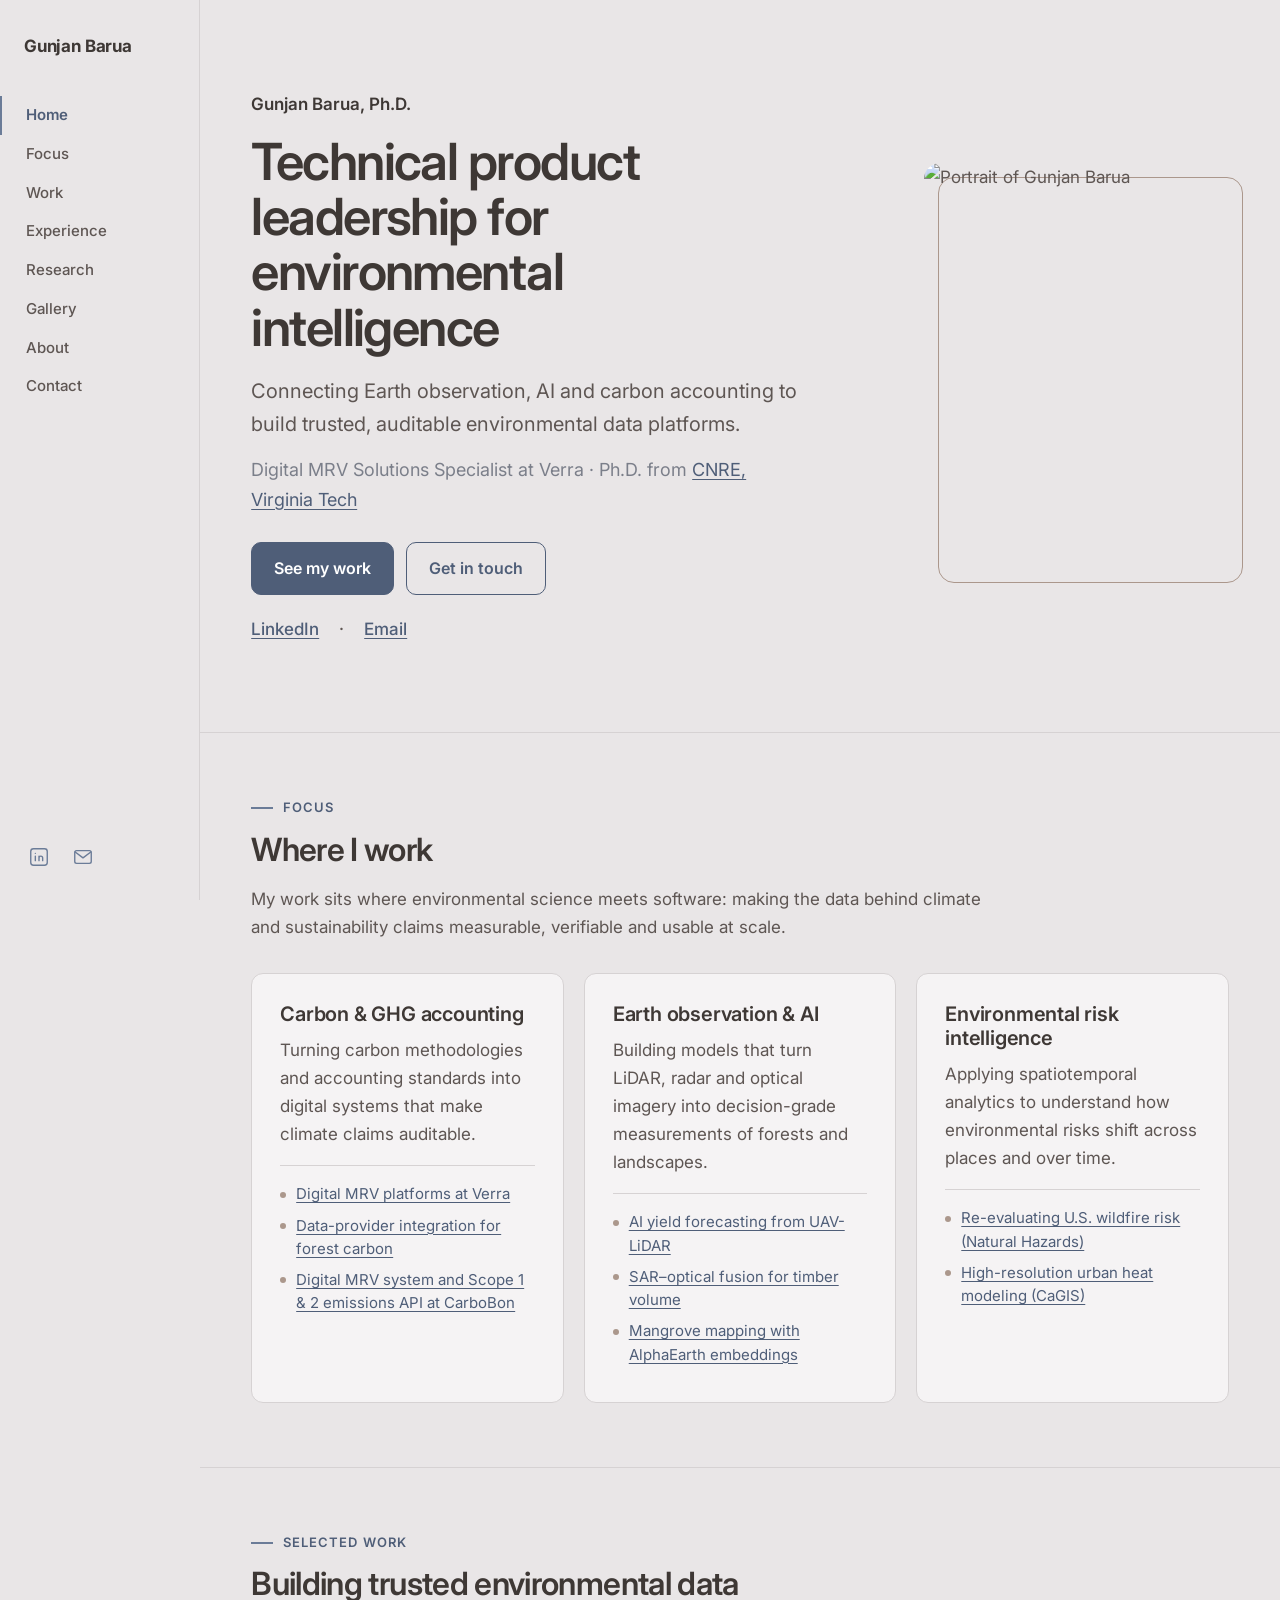
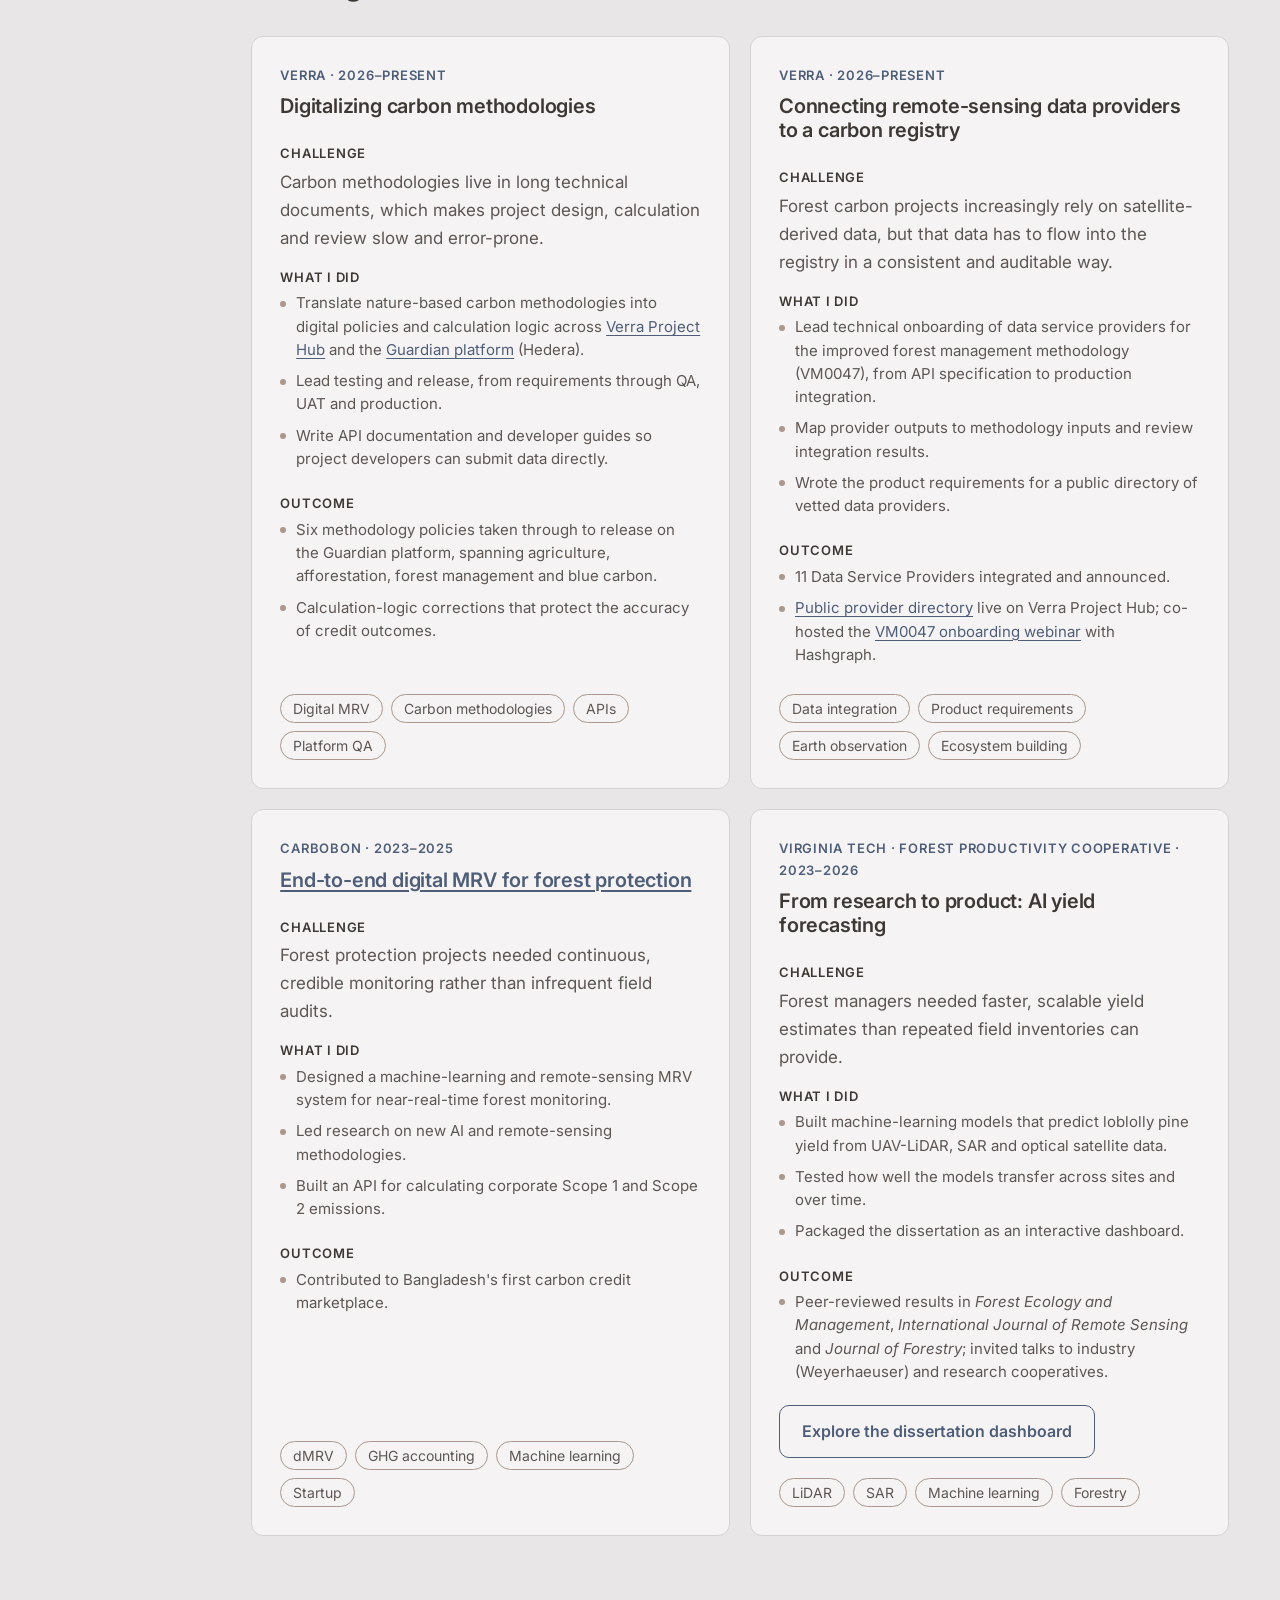
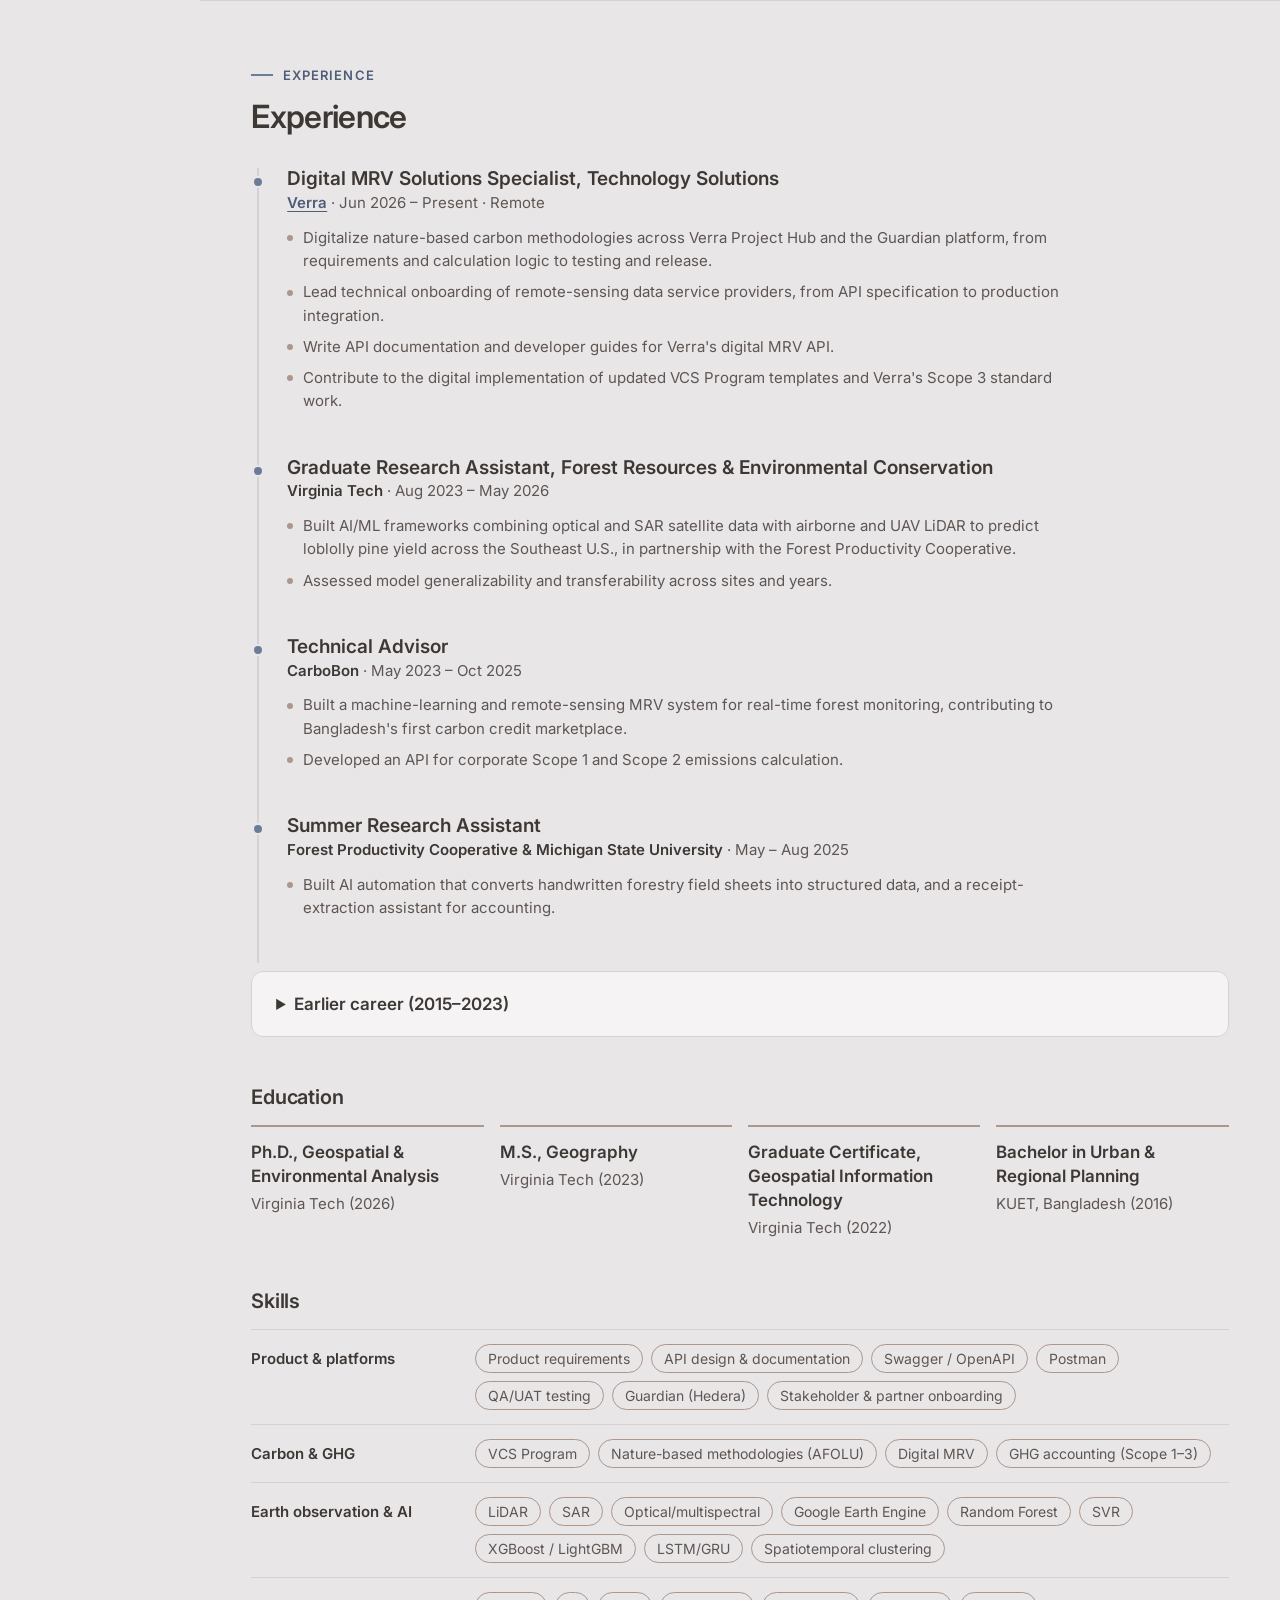
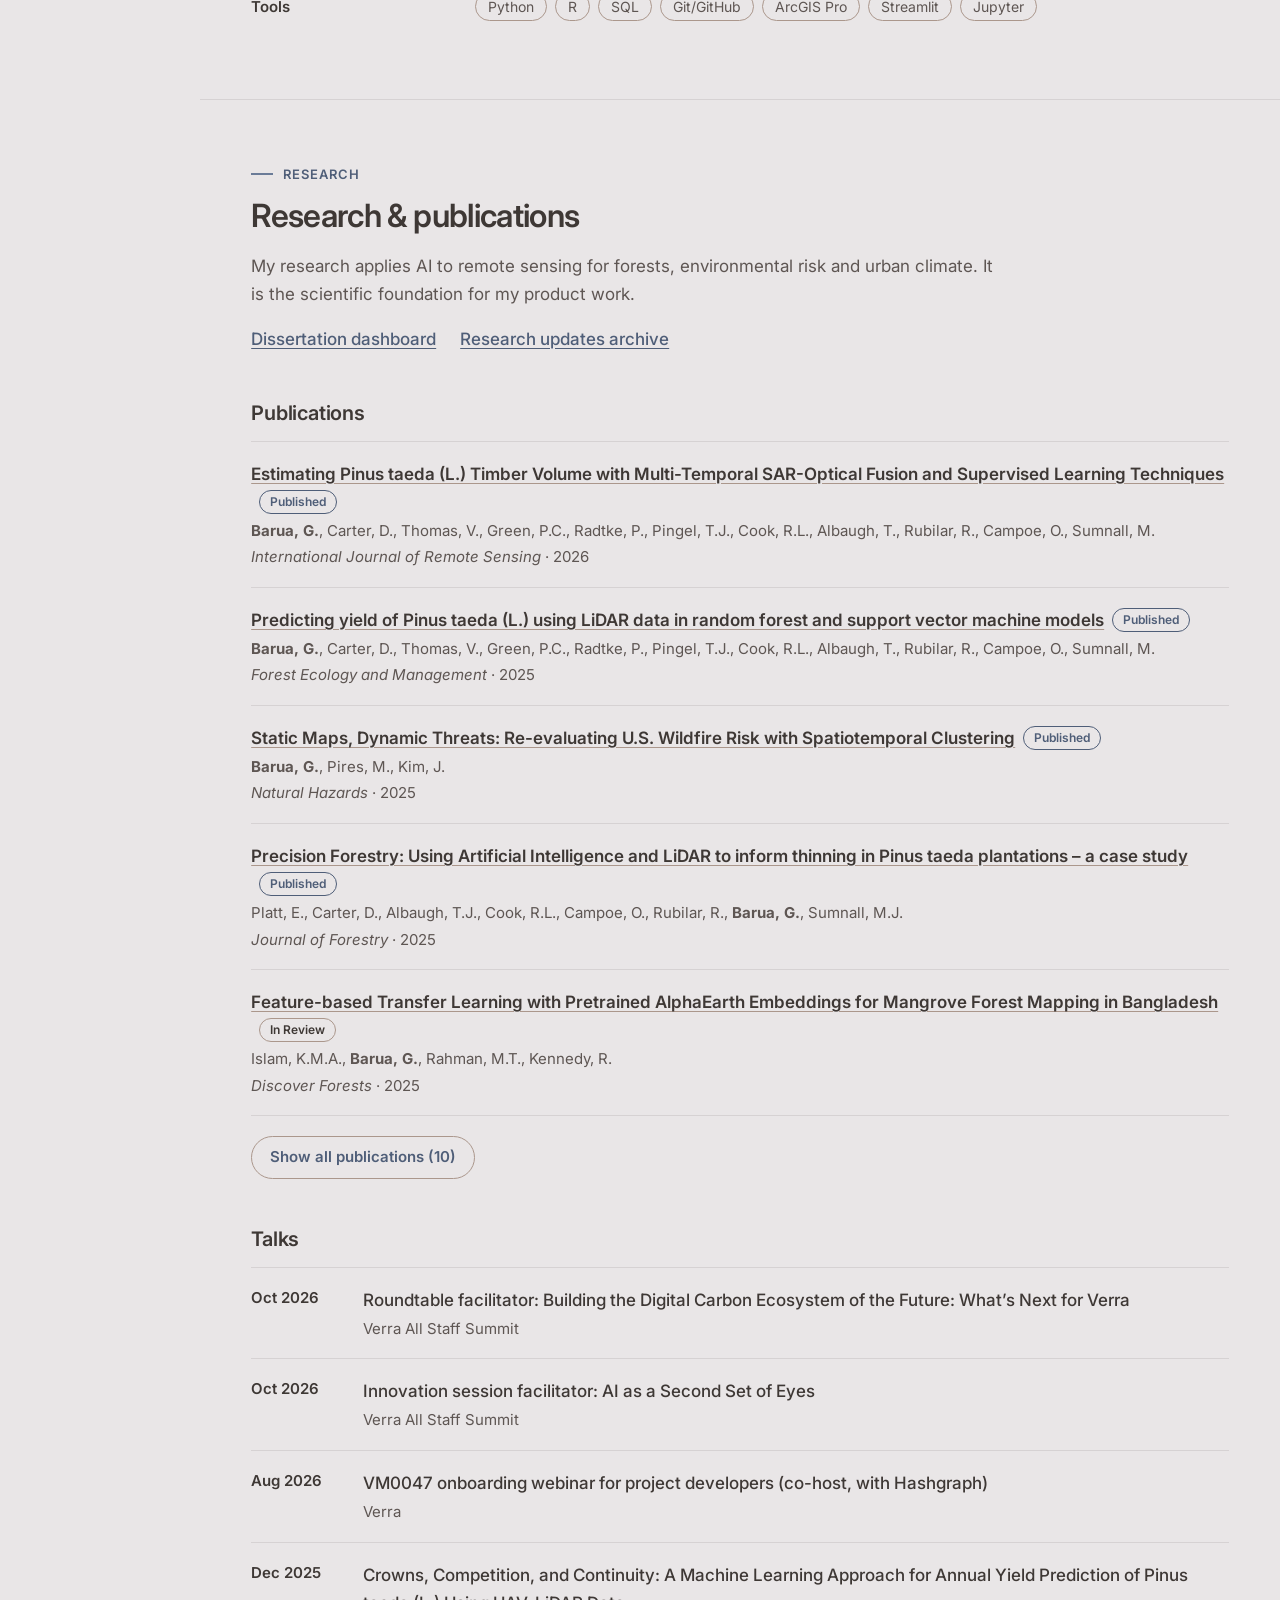
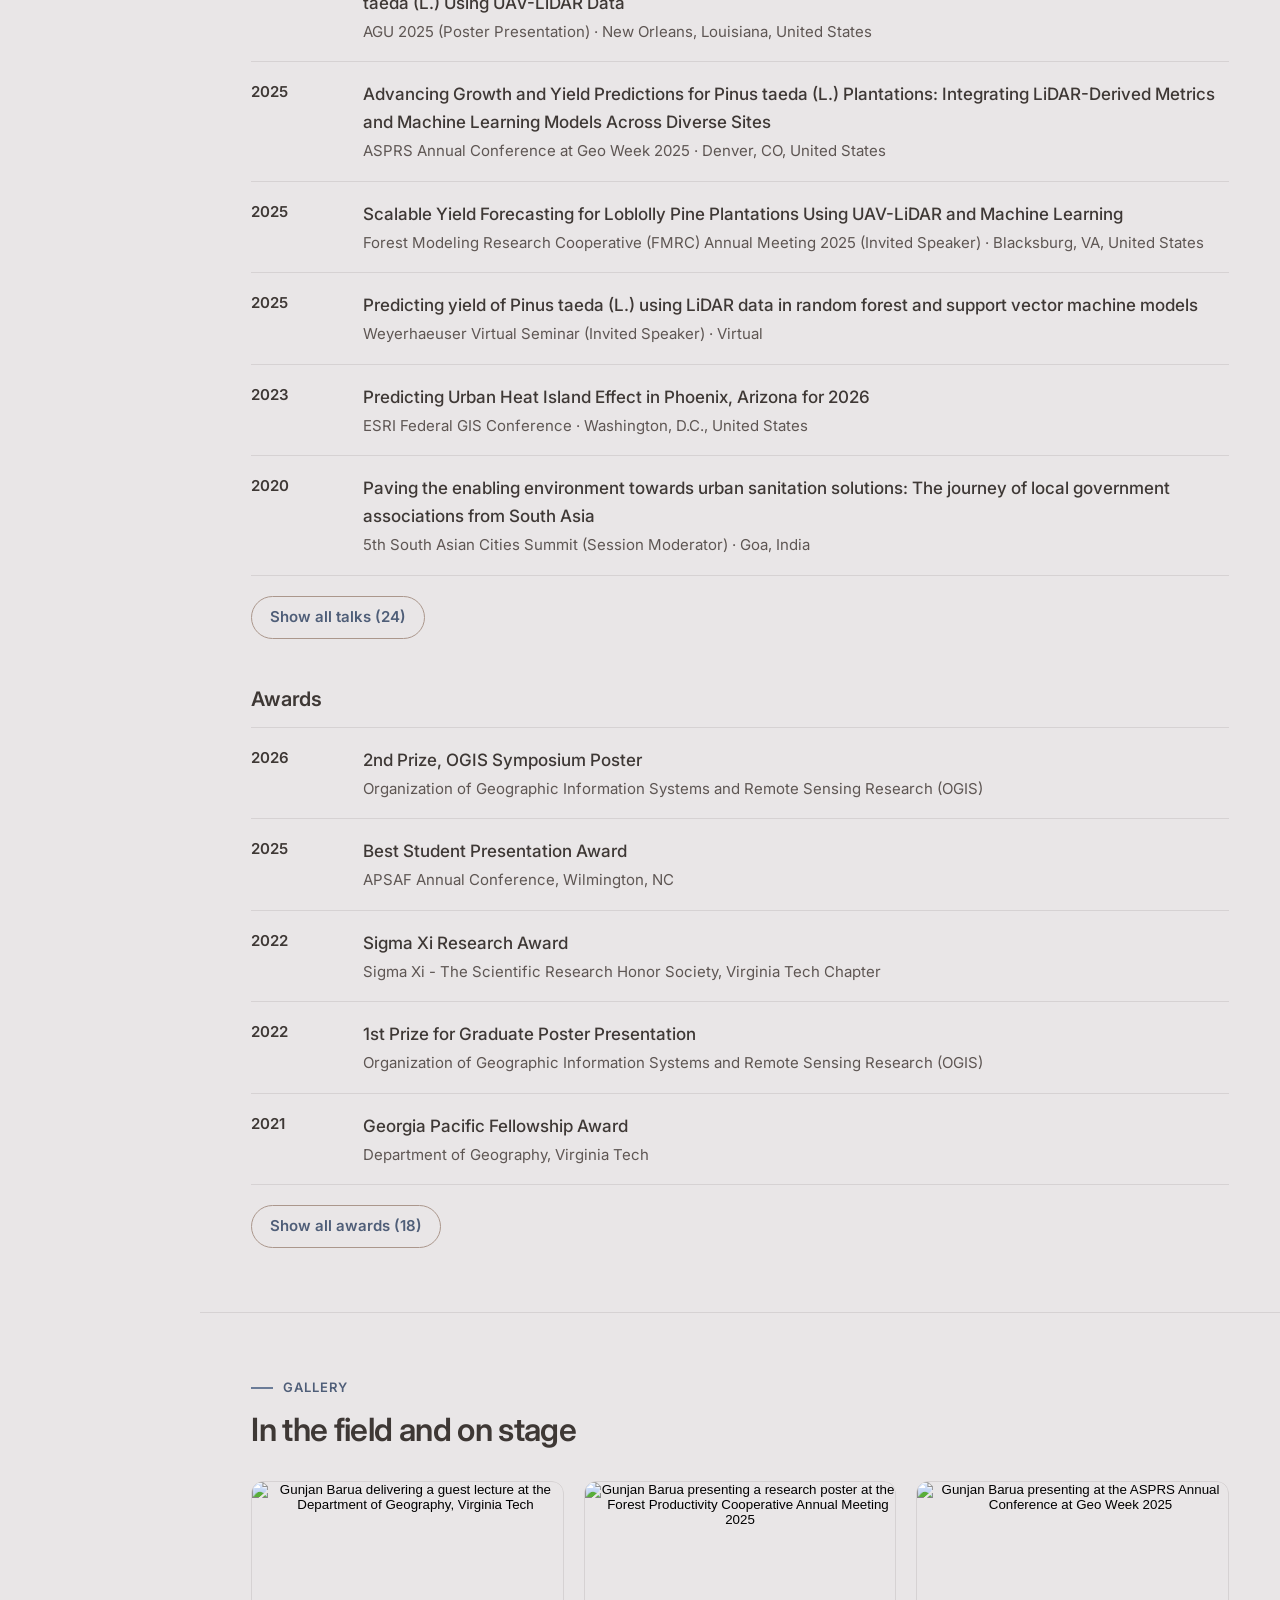
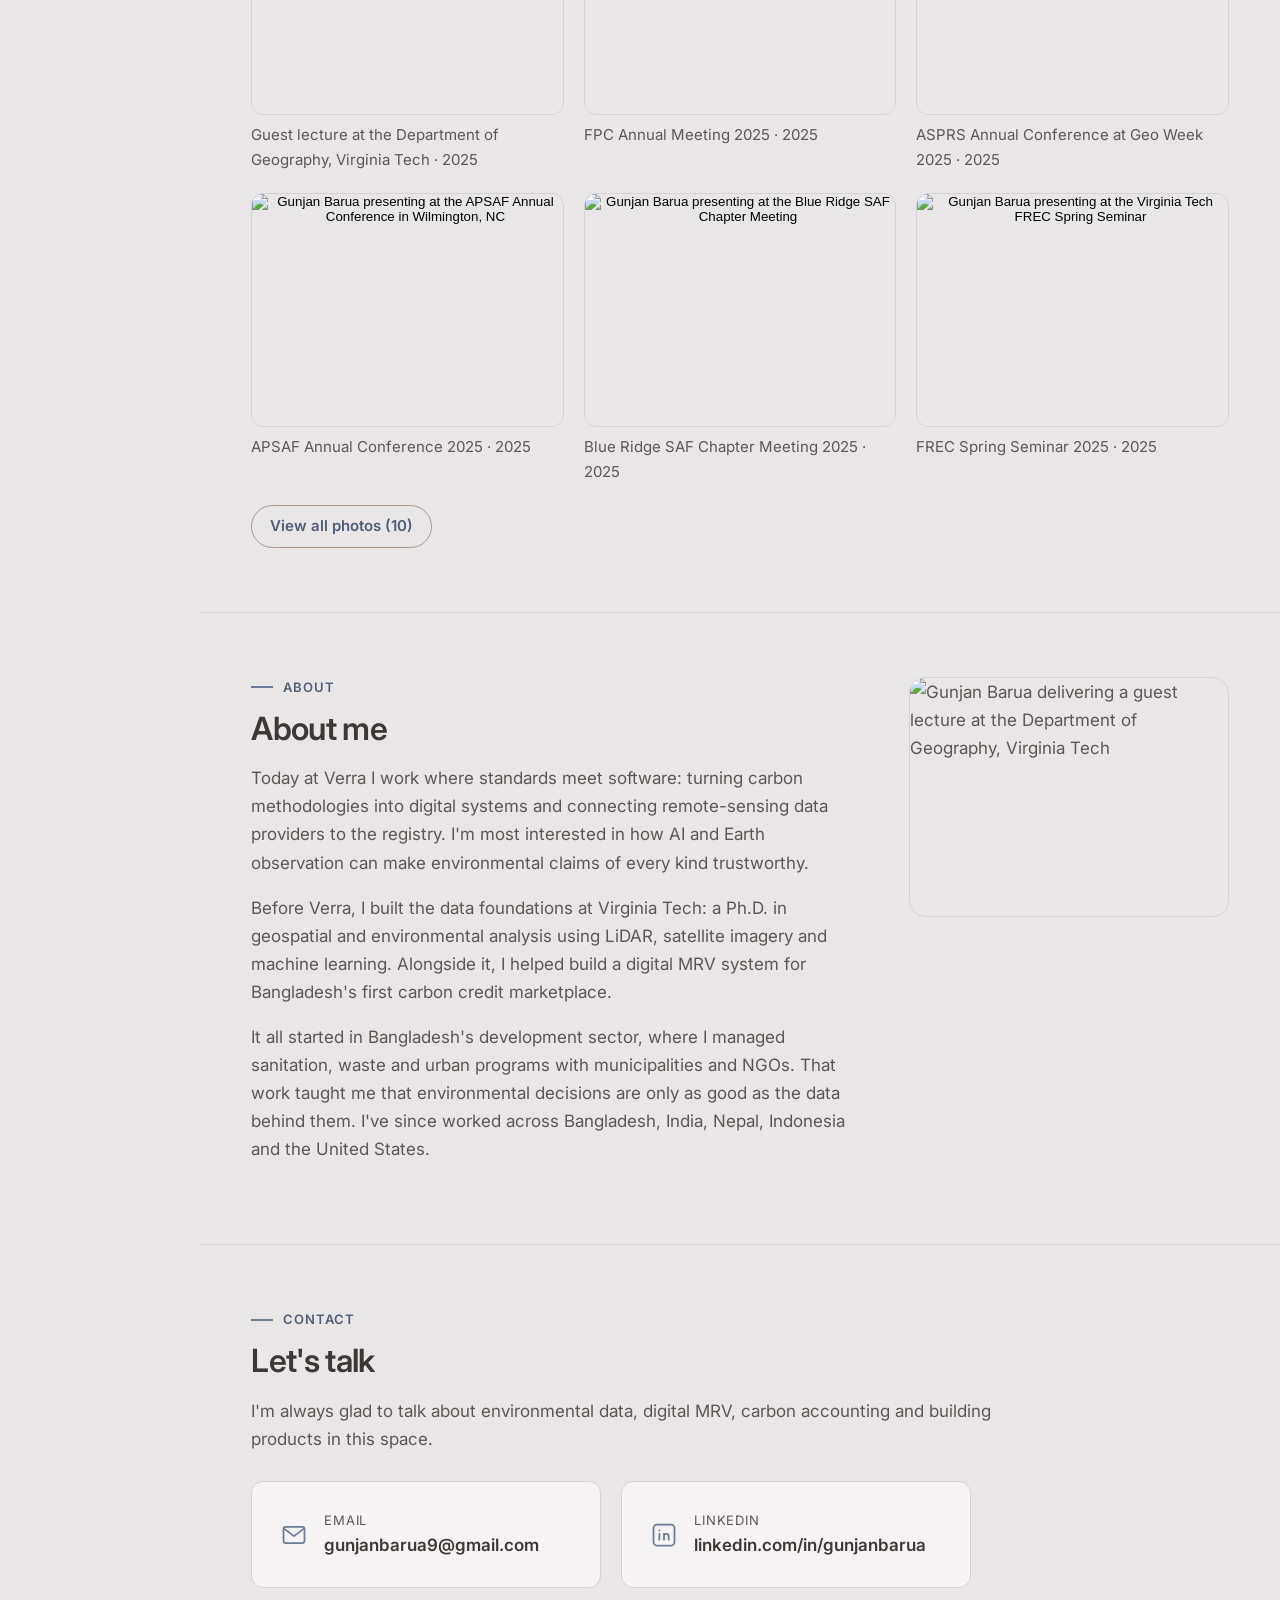
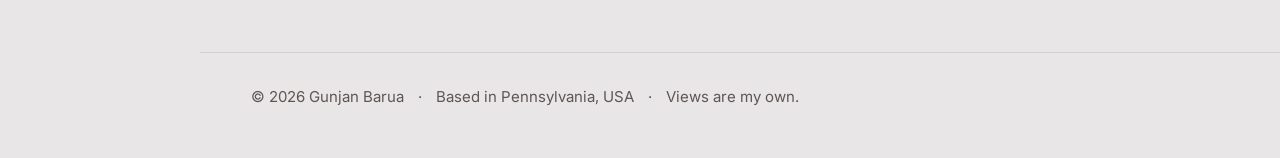
==== commit 92172583: "deploy: 8834869340a157d61f6f6d06d8a658e9c6db662b" ====
--- a/index.html
+++ b/index.html
@@ -1,1201 +1,702 @@
 <!DOCTYPE html>
 <html lang="en">
 <head>
+  <!-- Google tag (gtag.js) -->
+  <script async src="https://www.googletagmanager.com/gtag/js?id=G-8M0SGYD24Z"></script>
+  <script>
+    window.dataLayer = window.dataLayer || [];
+    function gtag(){dataLayer.push(arguments);}
+    gtag('js', new Date());
+    gtag('config', 'G-8M0SGYD24Z');
+  </script>
+
   <meta charset="UTF-8" />
   <meta name="viewport" content="width=device-width, initial-scale=1.0" />
-  <meta name="description" content="Portfolio of Gunjan Barua – Ph.D. Candidate at Virginia Tech specializing in precision forestry, LiDAR remote sensing, and AI-driven forest analytics." />
-  <meta name="keywords" content="Gunjan Barua, geospatial data scientist, LiDAR, remote sensing, AI, forestry, Virginia Tech, CarboBon" />
+  <meta name="description" content="Gunjan Barua connects Earth observation, AI and carbon accounting to build trusted, auditable environmental data platforms. Digital MRV at Verra · Ph.D., Virginia Tech." />
+  <meta name="keywords" content="Gunjan Barua, environmental intelligence, digital MRV, dMRV, carbon accounting, GHG, Earth observation, remote sensing, LiDAR, AI, product management, Verra" />
   <meta name="author" content="Gunjan Barua" />
   <meta name="google-site-verification" content="hha5XpHKSP8P3DEXtehBId6YRDICw-IlB2HCp5pqZmw" />
-  <title>Portfolio – Gunjan Barua – Geospatial Data Scientist</title>
+  <title>Gunjan Barua — Technical Product Leadership for Environmental Intelligence</title>
+  <link rel="canonical" href="https://Gunjanbarua.github.io/" />
+  <script>document.documentElement.classList.add('js');</script>
 
   <!-- Open Graph -->
-  <meta property="og:title" content="Gunjan Barua – Geospatial Data Scientist" />
-  <meta property="og:description" content="Portfolio of Gunjan Barua – Ph.D. Candidate at Virginia Tech specializing in precision forestry, LiDAR remote sensing, and AI-driven forest analytics." />
+  <meta property="og:title" content="Gunjan Barua — Technical Product Leadership for Environmental Intelligence" />
+  <meta property="og:description" content="Gunjan Barua connects Earth observation, AI and carbon accounting to build trusted, auditable environmental data platforms. Digital MRV at Verra · Ph.D., Virginia Tech." />
   <meta property="og:type" content="website" />
-
-  <!-- Google Fonts -->
+  <meta property="og:url" content="https://Gunjanbarua.github.io/" />
+  <meta property="og:image" content="https://Gunjanbarua.github.io/images/og-card.png" />
+  <meta name="twitter:card" content="summary_large_image" />
+
+  <script type="application/ld+json">{"@context":"https://schema.org","@type":"Person","name":"Gunjan Barua","jobTitle":"Digital MRV Solutions Specialist","worksFor":{"@type":"Organization","name":"Verra"},"alumniOf":{"@type":"CollegeOrUniversity","name":"Virginia Tech"},"url":"https://Gunjanbarua.github.io","sameAs":["https://linkedin.com/in/gunjanbarua/"]}</script>
+
   <link rel="preconnect" href="https://fonts.googleapis.com" />
   <link rel="preconnect" href="https://fonts.gstatic.com" crossorigin />
-  <link href="https://fonts.googleapis.com/css2?family=Inter:wght@300;400;500;600;700;800&family=Playfair+Display:ital,wght@0,700;1,600&display=swap" rel="stylesheet" />
-
+  <link href="https://fonts.googleapis.com/css2?family=Inter:wght@400;500;600;700&display=swap" rel="stylesheet" />
   <link rel="stylesheet" href="/css/style.css" />
 </head>
 <body>
-
-  <!-- ═══════════════════════════════════════════════
-       RIGHT-SIDE VERTICAL NAVIGATION
-  ═══════════════════════════════════════════════ -->
-  <nav id="side-nav" aria-label="Section navigation">
-    <ul>
-      <li>
-        <a href="#home" class="nav-dot active" data-section="home" aria-label="Home">
-          <span class="dot"></span>
-          <span class="label">Home</span>
-        </a>
-      </li>
-      <li>
-        <a href="#education" class="nav-dot" data-section="education" aria-label="Education">
-          <span class="dot"></span>
-          <span class="label">Education</span>
-        </a>
-      </li>
-      <li>
-        <a href="#experience" class="nav-dot" data-section="experience" aria-label="Experience">
-          <span class="dot"></span>
-          <span class="label">Experience</span>
-        </a>
-      </li>
-      <li>
-        <a href="#publications" class="nav-dot" data-section="publications" aria-label="Publications">
-          <span class="dot"></span>
-          <span class="label">Publications</span>
-        </a>
-      </li>
-      <li>
-        <a href="#gallery" class="nav-dot" data-section="gallery" aria-label="Gallery">
-          <span class="dot"></span>
-          <span class="label">Gallery</span>
-        </a>
-      </li>
-      <li>
-        <a href="#contact" class="nav-dot" data-section="contact" aria-label="Contact">
-          <span class="dot"></span>
-          <span class="label">Contact</span>
-        </a>
-      </li>
-    </ul>
-  </nav>
-
-  <!-- ═══════════════════════════════════════════════
-       HAMBURGER MENU (mobile)
-  ═══════════════════════════════════════════════ -->
-  <button id="hamburger" aria-label="Open navigation menu" aria-expanded="false">
-    <span></span>
-    <span></span>
-    <span></span>
-  </button>
-
-  <!-- Mobile nav drawer -->
-  <div id="mobile-nav" role="dialog" aria-modal="true" aria-label="Navigation menu">
-    <button id="mobile-nav-close" aria-label="Close navigation">&times;</button>
-    <ul>
-      <li><a href="#home" class="mobile-nav-link">Home</a></li>
-      <li><a href="#education" class="mobile-nav-link">Education</a></li>
-      <li><a href="#experience" class="mobile-nav-link">Experience</a></li>
-      <li><a href="#publications" class="mobile-nav-link">Publications &amp; Awards</a></li>
-      <li><a href="#gallery" class="mobile-nav-link">Gallery</a></li>
-      <li><a href="#contact" class="mobile-nav-link">Contact</a></li>
-    </ul>
-  </div>
-  <div id="mobile-overlay"></div>
-
-  <!-- ═══════════════════════════════════════════════
-       SNAP SCROLL CONTAINER
-  ═══════════════════════════════════════════════ -->
-  <main id="snap-container">
-    
-
-<section class="snap-section overflow-section" id="home" aria-label="Home">
-  <div class="hero-bg"></div>
-  <div class="section-inner hero-inner">
-
-    <div class="hero-left">
-      <div class="hero-eyebrow">
-        <span class="eyebrow-dot"></span>
-        Open to Collaborations
+  <a class="skip-link" href="#main">Skip to content</a>
+
+
+  <aside class="rail">
+    <a class="wordmark" href="#home">Gunjan Barua</a>
+    <nav class="rail-links" aria-label="Sections">
+      <a href="#home" data-section="home">Home</a>
+      <a href="#focus" data-section="focus">Focus</a>
+      <a href="#work" data-section="work">Work</a>
+      <a href="#experience" data-section="experience">Experience</a>
+      <a href="#research" data-section="research">Research</a>
+      <a href="#gallery" data-section="gallery">Gallery</a>
+      <a href="#about" data-section="about">About</a>
+      <a href="#contact" data-section="contact">Contact</a>
+    </nav>
+    <div class="rail-icons">
+      <a class="icon-link" href="https://linkedin.com/in/gunjanbarua/" target="_blank" rel="noopener" aria-label="LinkedIn"><svg class="icon" viewBox="0 0 24 24" aria-hidden="true" focusable="false"><rect x="3" y="3" width="18" height="18" rx="3"/><path d="M8 11v5M8 8v.01M12 16v-5M12 13a2 2 0 0 1 4 0v3"/></svg></a>
+      <a class="icon-link" href="mailto:gunjanbarua9@gmail.com" aria-label="Email"><svg class="icon" viewBox="0 0 24 24" aria-hidden="true" focusable="false"><rect x="3" y="5" width="18" height="14" rx="2"/><path d="m3.5 6.5 8.5 6.5 8.5-6.5"/></svg></a>
+    </div>
+  </aside>
+
+  <header class="topbar">
+    <a class="wordmark" style="padding:0" href="#home">Gunjan Barua</a>
+    <button class="menu-btn" id="menu-open" aria-expanded="false" aria-controls="menu">Menu</button>
+  </header>
+
+  <div class="menu-overlay" id="menu" role="dialog" aria-modal="true" aria-label="Menu" hidden>
+    <div class="menu-head">
+      <span class="wordmark" style="padding:0">Gunjan Barua</span>
+      <button class="menu-btn" id="menu-close">Close</button>
+    </div>
+    <nav aria-label="Sections (menu)">
+      <a href="#home">Home</a>
+      <a href="#focus">Focus</a>
+      <a href="#work">Work</a>
+      <a href="#experience">Experience</a>
+      <a href="#research">Research</a>
+      <a href="#gallery">Gallery</a>
+      <a href="#about">About</a>
+      <a href="#contact">Contact</a>
+    </nav>
+    <div class="rail-icons">
+      <a class="icon-link" href="https://linkedin.com/in/gunjanbarua/" target="_blank" rel="noopener" aria-label="LinkedIn"><svg class="icon" viewBox="0 0 24 24" aria-hidden="true" focusable="false"><rect x="3" y="3" width="18" height="18" rx="3"/><path d="M8 11v5M8 8v.01M12 16v-5M12 13a2 2 0 0 1 4 0v3"/></svg></a>
+      <a class="icon-link" href="mailto:gunjanbarua9@gmail.com" aria-label="Email"><svg class="icon" viewBox="0 0 24 24" aria-hidden="true" focusable="false"><rect x="3" y="5" width="18" height="14" rx="2"/><path d="m3.5 6.5 8.5 6.5 8.5-6.5"/></svg></a>
+    </div>
+  </div>
+
+
+  <main id="main">
+    <section class="section hero" id="home" aria-labelledby="hero-title">
+  <div class="wrap hero-grid">
+    <div class="hero-text">
+      <p class="hero-name">Gunjan Barua, Ph.D.</p>
+      <h1 id="hero-title">Technical product leadership for environmental intelligence</h1>
+      <p class="hero-sub">Connecting Earth observation, AI and carbon accounting to build trusted, auditable environmental data platforms.</p>
+      <p class="hero-role">Digital MRV Solutions Specialist at Verra · Ph.D. from <a href="https://cnre.vt.edu/index.html" target="_blank" rel="noopener">CNRE, Virginia Tech</a></p>
+      <div class="hero-actions">
+        <a class="btn btn-primary" href="#work">See my work</a>
+        <a class="btn btn-outline" href="#contact">Get in touch</a>
       </div>
-      <h1 class="hero-name">Gunjan Barua</h1>
-      <p class="hero-headline">AI in Natural Resource | Applied GeoAI Scientist | Climate Tech</p>
-      <p class="hero-bio">I am a Geospatial Data Scientist and Ph.D. Candidate in the Geospatial and Environmental Analysis Program at Virginia Tech. My research lies at the intersection of precision forestry, remote sensing, LiDAR, and Artificial Intelligence. From advancing yield predictions in <em>Pinus taeda</em> to developing machine learning-based MRV systems for carbon credit marketplaces with CarboBon, my work utilizes advanced spatial algorithms to solve complex environmental challenges.</p>
-
-      <div class="hero-cta">
-        <a href="#publications" class="btn btn-primary">View Research</a>
-        <a href="#contact" class="btn btn-ghost">Get in Touch</a>
+      <div class="hero-links">
+        <a href="https://linkedin.com/in/gunjanbarua/" target="_blank" rel="noopener">LinkedIn</a>
+        <span aria-hidden="true">·</span>
+        <a href="mailto:gunjanbarua9@gmail.com">Email</a>
       </div>
-
-      <div class="hero-socials">
-        
-        <a href="https://linkedin.com/in/gunjanbarua/" target="_blank" rel="noopener" aria-label="LinkedIn" class="social-link">
-          <svg width="20" height="20" viewBox="0 0 24 24" fill="currentColor"><path d="M19 3a2 2 0 0 1 2 2v14a2 2 0 0 1-2 2H5a2 2 0 0 1-2-2V5a2 2 0 0 1 2-2h14m-.5 15.5v-5.3a3.26 3.26 0 0 0-3.26-3.26c-.85 0-1.84.52-2.32 1.3v-1.11h-2.79v8.37h2.79v-4.93c0-.77.62-1.4 1.39-1.4a1.4 1.4 0 0 1 1.4 1.4v4.93h2.79M6.88 8.56a1.68 1.68 0 0 0 1.68-1.68c0-.93-.75-1.69-1.68-1.69a1.69 1.69 0 0 0-1.69 1.69c0 .93.76 1.68 1.69 1.68m1.39 9.94v-8.37H5.5v8.37h2.77z"/></svg>
-          LinkedIn
-        </a>
-        
-        <a href="mailto:gunjanb@vt.edu" class="social-link" aria-label="Email">
-          <svg width="20" height="20" viewBox="0 0 24 24" fill="currentColor"><path d="M20 4H4c-1.1 0-2 .9-2 2v12c0 1.1.9 2 2 2h16c1.1 0 2-.9 2-2V6c0-1.1-.9-2-2-2zm0 4l-8 5-8-5V6l8 5 8-5v2z"/></svg>
-          Email
-        </a>
+    </div>
+    <div class="hero-photo">
+      <div class="portrait">
+        <img src="/images/profile.jpeg" alt="Portrait of Gunjan Barua" width="1536" height="2048" fetchpriority="high" />
       </div>
-
-      <a href="https://gunjan-phd-dissertation.streamlit.app/" target="_blank" rel="noopener" class="dissertation-card" aria-label="View the PhD dissertation in a dashboard">
-        <svg width="14" height="14" viewBox="0 0 24 24" fill="currentColor" aria-hidden="true"><path d="M3 3h18v2H3V3zm0 4h18v2H3V7zm0 4h12v2H3v-2zm0 4h12v2H3v-2zm0 4h18v2H3v-2z"/></svg>
-        View the PhD dissertation in a dashboard
-        <svg class="dissertation-card-arrow" width="14" height="14" viewBox="0 0 24 24" fill="currentColor" aria-hidden="true"><path d="M14 3l7 7-7 7-1.4-1.4 4.6-4.6H3V9h14.2L12.6 4.4 14 3z"/></svg>
-      </a>
-    </div>
-
-    <div class="hero-right">
-
-      
-      <div class="hero-photo-wrap">
-        
-        <img
-          src="/images/profile.jpeg"
-          alt="Photo of Gunjan Barua"
-          class="hero-photo"
-          onerror="this.style.display='none';document.getElementById('hero-photo-fallback').style.display='flex'"
-        />
-        <div class="hero-photo-fallback" id="hero-photo-fallback" style="display:none" aria-hidden="true">
-          <svg viewBox="0 0 100 100" width="80" height="80" fill="currentColor" opacity="0.4">
-            <circle cx="50" cy="36" r="20"/><ellipse cx="50" cy="80" rx="34" ry="22"/>
-          </svg>
-        </div>
-        
+    </div>
+  </div>
+</section>
+
+<section class="section" id="focus" aria-labelledby="focus-title">
+  <div class="wrap">
+    <div class="eyebrow">Focus</div>
+    <h2 class="section-title" id="focus-title">Where I work</h2>
+    <p class="lead">My work sits where environmental science meets software: making the data behind climate and sustainability claims measurable, verifiable and usable at scale.</p>
+    <div class="grid-3">
+      <article class="card pillar reveal">
+        <h3>Carbon &amp; GHG accounting</h3>
+        <p>Turning carbon methodologies and accounting standards into digital systems that make climate claims auditable.</p>
+        <ul class="dots">
+          <li><a href="#work-methodologies">Digital MRV platforms at Verra</a></li>
+          <li><a href="#work-dsp">Data-provider integration for forest carbon</a></li>
+          <li><a href="#work-carbobon">Digital MRV system and Scope 1 &amp; 2 emissions API at CarboBon</a></li>
+        </ul>
+      </article>
+      <article class="card pillar reveal">
+        <h3>Earth observation &amp; AI</h3>
+        <p>Building models that turn LiDAR, radar and optical imagery into decision-grade measurements of forests and landscapes.</p>
+        <ul class="dots">
+          <li><a href="#work-research">AI yield forecasting from UAV-LiDAR</a></li>
+          <li><a href="https://www.tandfonline.com/doi/full/10.1080/01431161.2026.2735047" target="_blank" rel="noopener">SAR–optical fusion for timber volume</a></li>
+          <li><a href="https://ssrn.com/abstract=6168728" target="_blank" rel="noopener">Mangrove mapping with AlphaEarth embeddings</a></li>
+        </ul>
+      </article>
+      <article class="card pillar reveal">
+        <h3>Environmental risk intelligence</h3>
+        <p>Applying spatiotemporal analytics to understand how environmental risks shift across places and over time.</p>
+        <ul class="dots">
+          <li><a href="https://link.springer.com/article/10.1007/s11069-026-08129-2" target="_blank" rel="noopener">Re-evaluating U.S. wildfire risk (Natural Hazards)</a></li>
+          <li><a href="https://doi.org/10.1080/15230406.2023.2267418" target="_blank" rel="noopener">High-resolution urban heat modeling (CaGIS)</a></li>
+        </ul>
+      </article>
+    </div>
+  </div>
+</section>
+
+<section class="section" id="work" aria-labelledby="work-title">
+  <div class="wrap">
+    <div class="eyebrow">Selected work</div>
+    <h2 class="section-title" id="work-title">Building trusted environmental data</h2>
+    <div class="grid-2">
+      <article class="card work-card reveal" id="work-methodologies">
+        <p class="work-context">Verra · 2026–present</p>
+        <h3>Digitalizing carbon methodologies</h3>
+        <h4>Challenge</h4>
+        <p class="challenge">Carbon methodologies live in long technical documents, which makes project design, calculation and review slow and error-prone.</p>
+        <h4>What I did</h4>
+        <ul class="dots"><li>Translate nature-based carbon methodologies into digital policies and calculation logic across <a href="https://verra.org/verra-project-hub/" target="_blank" rel="noopener">Verra Project Hub</a> and the <a href="https://atlas.xeptagon.com/registries/204?network=mainnet" target="_blank" rel="noopener">Guardian platform</a> (Hedera).</li><li>Lead testing and release, from requirements through QA, UAT and production.</li><li>Write API documentation and developer guides so project developers can submit data directly.</li></ul>
+        <h4>Outcome</h4>
+        <ul class="dots"><li>Six methodology policies taken through to release on the Guardian platform, spanning agriculture, afforestation, forest management and blue carbon.</li><li>Calculation-logic corrections that protect the accuracy of credit outcomes.</li></ul>
+        <div class="chips"><span class="chip">Digital MRV</span><span class="chip">Carbon methodologies</span><span class="chip">APIs</span><span class="chip">Platform QA</span></div>
+      </article>
+      <article class="card work-card reveal" id="work-dsp">
+        <p class="work-context">Verra · 2026–present</p>
+        <h3>Connecting remote-sensing data providers to a carbon registry</h3>
+        <h4>Challenge</h4>
+        <p class="challenge">Forest carbon projects increasingly rely on satellite-derived data, but that data has to flow into the registry in a consistent and auditable way.</p>
+        <h4>What I did</h4>
+        <ul class="dots"><li>Lead technical onboarding of data service providers for the improved forest management methodology (VM0047), from API specification to production integration.</li><li>Map provider outputs to methodology inputs and review integration results.</li><li>Wrote the product requirements for a public directory of vetted data providers.</li></ul>
+        <h4>Outcome</h4>
+        <ul class="dots"><li>11 Data Service Providers integrated and announced.</li><li><a href="https://projecthub.verra.org/documentation/dsp" target="_blank" rel="noopener">Public provider directory</a> live on Verra Project Hub; co-hosted the <a href="https://drive.google.com/file/d/13k5qC1P2xEddLtcRrTechgEukWXhINlw/view?referrer=luma" target="_blank" rel="noopener">VM0047 onboarding webinar</a> with Hashgraph.</li></ul>
+        <div class="chips"><span class="chip">Data integration</span><span class="chip">Product requirements</span><span class="chip">Earth observation</span><span class="chip">Ecosystem building</span></div>
+      </article>
+      <article class="card work-card reveal" id="work-carbobon">
+        <p class="work-context">CarboBon · 2023–2025</p>
+        <h3><a href="https://www.carbobon.com/" target="_blank" rel="noopener">End-to-end digital MRV for forest protection</a></h3>
+        <h4>Challenge</h4>
+        <p class="challenge">Forest protection projects needed continuous, credible monitoring rather than infrequent field audits.</p>
+        <h4>What I did</h4>
+        <ul class="dots"><li>Designed a machine-learning and remote-sensing MRV system for near-real-time forest monitoring.</li><li>Led research on new AI and remote-sensing methodologies.</li><li>Built an API for calculating corporate Scope 1 and Scope 2 emissions.</li></ul>
+        <h4>Outcome</h4>
+        <ul class="dots"><li>Contributed to Bangladesh's first carbon credit marketplace.</li></ul>
+        <div class="chips"><span class="chip">dMRV</span><span class="chip">GHG accounting</span><span class="chip">Machine learning</span><span class="chip">Startup</span></div>
+      </article>
+      <article class="card work-card reveal" id="work-research">
+        <p class="work-context">Virginia Tech · Forest Productivity Cooperative · 2023–2026</p>
+        <h3>From research to product: AI yield forecasting</h3>
+        <h4>Challenge</h4>
+        <p class="challenge">Forest managers needed faster, scalable yield estimates than repeated field inventories can provide.</p>
+        <h4>What I did</h4>
+        <ul class="dots"><li>Built machine-learning models that predict loblolly pine yield from UAV-LiDAR, SAR and optical satellite data.</li><li>Tested how well the models transfer across sites and over time.</li><li>Packaged the dissertation as an interactive dashboard.</li></ul>
+        <h4>Outcome</h4>
+        <ul class="dots"><li>Peer-reviewed results in <em>Forest Ecology and Management</em>, <em>International Journal of Remote Sensing</em> and <em>Journal of Forestry</em>; invited talks to industry (Weyerhaeuser) and research cooperatives.</li></ul>
+        <a class="btn btn-outline" href="https://gunjan-phd-dissertation.streamlit.app/" target="_blank" rel="noopener">Explore the dissertation dashboard</a>
+        <div class="chips"><span class="chip">LiDAR</span><span class="chip">SAR</span><span class="chip">Machine learning</span><span class="chip">Forestry</span></div>
+      </article>
+    </div>
+  </div>
+</section>
+
+
+<section class="section" id="experience" aria-labelledby="exp-title">
+  <div class="wrap">
+    <div class="eyebrow">Experience</div>
+    <h2 class="section-title" id="exp-title">Experience</h2>
+
+    <div class="timeline">
+      <article class="job">
+        <h3>Digital MRV Solutions Specialist, Technology Solutions</h3>
+        <p class="job-meta"><span class="job-org"><a href="https://verra.org" target="_blank" rel="noopener">Verra</a></span> · Jun 2026 – Present · Remote</p>
+        <ul class="dots"><li>Digitalize nature-based carbon methodologies across Verra Project Hub and the Guardian platform, from requirements and calculation logic to testing and release.</li><li>Lead technical onboarding of remote-sensing data service providers, from API specification to production integration.</li><li>Write API documentation and developer guides for Verra&#39;s digital MRV API.</li><li>Contribute to the digital implementation of updated VCS Program templates and Verra&#39;s Scope 3 standard work.</li></ul>
+      </article>
+      <article class="job">
+        <h3>Graduate Research Assistant, Forest Resources &amp; Environmental Conservation</h3>
+        <p class="job-meta"><span class="job-org">Virginia Tech</span> · Aug 2023 – May 2026</p>
+        <ul class="dots"><li>Built AI/ML frameworks combining optical and SAR satellite data with airborne and UAV LiDAR to predict loblolly pine yield across the Southeast U.S., in partnership with the Forest Productivity Cooperative.</li><li>Assessed model generalizability and transferability across sites and years.</li></ul>
+      </article>
+      <article class="job">
+        <h3>Technical Advisor</h3>
+        <p class="job-meta"><span class="job-org">CarboBon</span> · May 2023 – Oct 2025</p>
+        <ul class="dots"><li>Built a machine-learning and remote-sensing MRV system for real-time forest monitoring, contributing to Bangladesh&#39;s first carbon credit marketplace.</li><li>Developed an API for corporate Scope 1 and Scope 2 emissions calculation.</li></ul>
+      </article>
+      <article class="job">
+        <h3>Summer Research Assistant</h3>
+        <p class="job-meta"><span class="job-org">Forest Productivity Cooperative &amp; Michigan State University</span> · May – Aug 2025</p>
+        <ul class="dots"><li>Built AI automation that converts handwritten forestry field sheets into structured data, and a receipt-extraction assistant for accounting.</li></ul>
+      </article>
+    </div>
+
+    <details class="earlier">
+      <summary>Earlier career (2015–2023)</summary>
+      <div class="earlier-body">
+        <p>Program and portfolio management in Bangladesh&#39;s development sector (over US$850K across portfolios), followed by research, teaching and GIS development at Virginia Tech.</p>
+        <div class="earlier-item">
+          <h4>Instructor, Advanced Remote Sensing</h4>
+          <p class="job-meta">Virginia Tech, Geography · Aug 2021 – Dec 2022</p>
+          <p>Served as Instructor for Advanced Remote Sensing across three semesters (Fall 2021, Spring 2022, and Fall 2022) with a total enrollment of 232 students. Responsible for teaching and supervising lab sessions, grading assignments, consulting on class projects, holding office hours, and designing and conducting course assessments.</p>
+        </div>
+        <div class="earlier-item">
+          <h4>Graduate Teaching Assistant</h4>
+          <p class="job-meta">Virginia Tech, Geography · Jan 2021 – Dec 2022</p>
+          <p>Supported courses including Geography of Wine (Spring 2021), Advanced Geovisualization (Spring 2022), and Advanced Analysis in GIS (Fall 2022) for over 700 combined students. Led weekly lab sessions, held office hours, graded coursework, and consulted with students on class projects.</p>
+        </div>
+        <div class="earlier-item">
+          <h4>Graduate Researcher</h4>
+          <p class="job-meta">Virginia Tech, Near Earth Imaging Lab, Geography · Jan 2021 – Feb 2023</p>
+          <p>Collected thermal data using UAVs and applied photogrammetry to build high-resolution thermal models. Developed a new thermal visualization method by combining optical satellite imagery and LiDAR data to create shaded thermal images. Conducted a perception study using PsychoPy and analyzed experimental data using Python and JMP.</p>
+        </div>
+        <div class="earlier-item">
+          <h4>Research Assistant</h4>
+          <p class="job-meta">Virginia Tech, Forest Resources &amp; Environmental Conservation · Jan 2023 – Jul 2023</p>
+          <p>Explored and analyzed airborne LiDAR data and satellite imagery to understand complex forest structures. Applied geospatial analysis and machine learning methods to analyze forest productivity.</p>
+        </div>
+        <div class="earlier-item">
+          <h4>Summer Research Assistant</h4>
+          <p class="job-meta">Virginia Tech, Forest Resources &amp; Environmental Conservation · May 2022 – Aug 2022</p>
+          <p>Determined forest productivity based on bedding orientation using LiDAR data and Google Earth Engine. Produced a scalable product accompanied by a detailed protocol, along with Python and JavaScript code.</p>
+        </div>
+        <div class="earlier-item">
+          <h4>Summer Research Assistant</h4>
+          <p class="job-meta">Virginia Tech, School of Public and International Affairs · May 2021 – Aug 2021</p>
+          <p>Collected and processed thermal drone data across multiple locations in Blacksburg and Roanoke, VA. Built high-resolution thermal models to analyze and understand communities’ heating experiences at a small scale.</p>
+        </div>
+        <div class="earlier-item">
+          <h4>GIS Developer Intern</h4>
+          <p class="job-meta">GFR Forestry Consultants PLLC · May 2023 – Aug 2023</p>
+          <p>Revised and updated the company&#39;s forest and business operation dashboards, optimizing them on ArcOnline for improved efficiency and usability. Pioneered workflow automation by integrating Survey123, Microsoft Power Automate, and ArcOnline maps to streamline tasks. Improved the structure and performance of hosted layer databases in ArcOnline using the ArcGIS API for Python.</p>
+        </div>
+        <div class="earlier-item">
+          <h4>Policy Advocacy Specialist</h4>
+          <p class="job-meta">Municipal Association of Bangladesh · Jun 2018 – Nov 2020</p>
+          <p>Managed a $350,000 portfolio and oversaw the field implementation of project activities, facilitating capacity building for municipality staff. Maintained liaisons with the Local Government Engineering Department and key stakeholders to draft a national WASH action plan and prepare a 10-year sanitation strategy for five municipalities.</p>
+        </div>
+        <div class="earlier-item">
+          <h4>Documentation Officer</h4>
+          <p class="job-meta">Practical Action, Bangladesh · Sep 2016 – Jun 2018</p>
+          <p>Managed a $500,000 communications portfolio, pitched advocacy agendas, and prepared comprehensive communications and campaign plans. Coordinated social mobilization, BCC campaigns, and project report writing, while producing policy briefs and data visualizations. Conducted research for policy analysis and business development.</p>
+        </div>
+        <div class="earlier-item">
+          <h4>Freelance GIS Analyst</h4>
+          <p class="job-meta">Elance-Odesk · May 2015 – Jun 2016</p>
+          <p>Prepared maps based on spatial analysis and geospatial data, and conducted topological, hydrological, and transportation modeling. Authored research reports and conducted targeted spatial analysis for the utilities, health services, real estate, and transportation industries.</p>
+        </div>
+        <div class="earlier-item">
+          <h4>Intern</h4>
+          <p class="job-meta">Asian Disaster Preparedness Center · May 2015 – Jun 2015</p>
+          <p>Conducted spatial analysis for a large geo-database and prepared a research report on the social vulnerability index. Drafted a comprehensive report for an earthquake research project focused on Dhaka city.</p>
+        </div>
       </div>
-
-      <div class="updates-card">
-        <h2 class="updates-heading">
-          <span class="pulse-dot"></span>
-          Recent Updates
-        </h2>
-        <ul class="updates-list">
-          
-          <li class="update-item">
-            <time class="update-date" datetime="2026-04-10">April 10, 2026</time>
-            <span class="update-title"><p>Presented a poster at the <a href="https://sites.google.com/vt.edu/ogis/2026-ogis-symposium?authuser=0">OGIS Symposium</a> based on the 2nd chapter of my dissertation, titled &quot;Temporal Transferability Assessment of Individual Tree Volume in <em>Pinus taeda</em> (L.) Using Single-Date UAV-LiDAR and Machine Learning&quot;, and won the 2nd Prize!</p>
-</span>
-          </li>
-          
-          <li class="update-item">
-            <time class="update-date" datetime="2026-03-23">March 23, 2026</time>
-            <span class="update-title"><p>My paper - 'Static Maps, Dynamic Threats: Re-evaluating U.S. Wildfire Risk with Spatiotemporal Clustering' accepted for publication at the <strong>Natural Hazards</strong> journal</p>
-</span>
-          </li>
-          
-          <li class="update-item">
-            <time class="update-date" datetime="2026-03-23">March 23, 2026</time>
-            <span class="update-title"><p>My paper, titled 'Single-date LiDAR acquisition accurately predicts the yield of Pinus taeda (L.) over a 7-year timespan using machine learning' submitted to the <strong>Journal of Forestry Research</strong></p>
-</span>
-          </li>
-          
-          <li class="update-item">
-            <time class="update-date" datetime="2026-02-23">February 23, 2026</time>
-            <span class="update-title"><p>Presented my research titled 'Scalable Yield Forecasting for Loblolly Pine Plantations Using UAV-LiDAR and Machine Learning' at Remote Sensing seminar at Virginia Tech.</p>
-</span>
-          </li>
-          
-          <li class="update-item">
-            <time class="update-date" datetime="2026-02-20">February 20, 2026</time>
-            <span class="update-title"><p>Paper on Mangrove species classification and salinity tolerance mapping in the mangrove region of Bangladesh using Google Earth Embedding dataset has been submitted to Discover Forests. The <a href="https://ssrn.com/abstract=6168728">Preprint</a> is available online.</p>
-</span>
-          </li>
-          
-        </ul>
-        
-        <div class="updates-see-more">
-          <a href="/updates/" class="btn btn-ghost btn-sm">See More →</a>
-        </div>
-        
+    </details>
+
+    <h3 class="sub-title">Education</h3>
+    <div class="edu-row" style="margin-top:0">
+      <div class="edu-item"><strong>Ph.D., Geospatial &amp; Environmental Analysis</strong><span>Virginia Tech (2026)</span></div>
+      <div class="edu-item"><strong>M.S., Geography</strong><span>Virginia Tech (2023)</span></div>
+      <div class="edu-item"><strong>Graduate Certificate, Geospatial Information Technology</strong><span>Virginia Tech (2022)</span></div>
+      <div class="edu-item"><strong>Bachelor in Urban &amp; Regional Planning</strong><span>KUET, Bangladesh (2016)</span></div>
+    </div>
+
+    <h3 class="sub-title">Skills</h3>
+    <div>
+      <div class="skill-group">
+        <h4>Product &amp; platforms</h4>
+        <div class="chips"><span class="chip">Product requirements</span><span class="chip">API design &amp; documentation</span><span class="chip">Swagger / OpenAPI</span><span class="chip">Postman</span><span class="chip">QA/UAT testing</span><span class="chip">Guardian (Hedera)</span><span class="chip">Stakeholder &amp; partner onboarding</span></div>
       </div>
-
-      <div class="hero-stats">
-        <div class="stat">
-          <span class="stat-num">10</span>
-          <span class="stat-label">Publications</span>
-        </div>
-        <div class="stat">
-          <span class="stat-num">17</span>
-          <span class="stat-label">Awards</span>
-        </div>
+      <div class="skill-group">
+        <h4>Carbon &amp; GHG</h4>
+        <div class="chips"><span class="chip">VCS Program</span><span class="chip">Nature-based methodologies (AFOLU)</span><span class="chip">Digital MRV</span><span class="chip">GHG accounting (Scope 1–3)</span></div>
       </div>
-    </div>
-
+      <div class="skill-group">
+        <h4>Earth observation &amp; AI</h4>
+        <div class="chips"><span class="chip">LiDAR</span><span class="chip">SAR</span><span class="chip">Optical/multispectral</span><span class="chip">Google Earth Engine</span><span class="chip">Random Forest</span><span class="chip">SVR</span><span class="chip">XGBoost / LightGBM</span><span class="chip">LSTM/GRU</span><span class="chip">Spatiotemporal clustering</span></div>
+      </div>
+      <div class="skill-group">
+        <h4>Tools</h4>
+        <div class="chips"><span class="chip">Python</span><span class="chip">R</span><span class="chip">SQL</span><span class="chip">Git/GitHub</span><span class="chip">ArcGIS Pro</span><span class="chip">Streamlit</span><span class="chip">Jupyter</span></div>
+      </div>
+    </div>
   </div>
 </section>
 
-
-
-<section class="snap-section overflow-section" id="education" aria-label="Education and Skills">
-  <div class="section-inner">
-    <div class="section-header">
-      <span class="section-tag">Academic Background</span>
-      <h2 class="section-title">Education &amp; Technical Skills</h2>
-    </div>
-
-    <div class="edu-skills-grid">
-      <!-- Education -->
-      <div class="edu-col">
-        <h3 class="col-heading">Education</h3>
-        <div class="edu-timeline">
-          
-          <div class="edu-item">
-            <div class="edu-icon">🎓</div>
-            <div class="edu-content">
-              <h4 class="edu-degree">Ph.D. in Geospatial and Environmental Analysis</h4>
-              <p class="edu-inst">Virginia Tech <span class="edu-loc">· Blacksburg, VA</span></p>
-              <p class="edu-period">Anticipated Spring 2026</p>
-              
-              <p class="edu-diss"><em>Dissertation:</em> [Advancing Yield Predictions in <em>Pinus taeda</em> (L.): An AI Approach Leveraging LiDAR and Satellite Remote Sensing Indices](https://gunjan-phd-dissertation.streamlit.app/)</p>
-              
-            </div>
-          </div>
-          
-          <div class="edu-item">
-            <div class="edu-icon">🎓</div>
-            <div class="edu-content">
-              <h4 class="edu-degree">M.S. in Geography</h4>
-              <p class="edu-inst">Virginia Tech <span class="edu-loc">· Blacksburg, VA</span></p>
-              <p class="edu-period">2023</p>
-              
-              <p class="edu-diss"><em>Thesis:</em> Understanding perception of different urban thermal model visualizations</p>
-              
-            </div>
-          </div>
-          
-          <div class="edu-item">
-            <div class="edu-icon">📜</div>
-            <div class="edu-content">
-              <h4 class="edu-degree">Graduate Certificate in Geospatial Information Technology</h4>
-              <p class="edu-inst">Virginia Tech <span class="edu-loc">· Blacksburg, VA</span></p>
-              <p class="edu-period">2022</p>
-              
-            </div>
-          </div>
-          
-          <div class="edu-item">
-            <div class="edu-icon">🎓</div>
-            <div class="edu-content">
-              <h4 class="edu-degree">B.S. in Urban &amp; Regional Planning</h4>
-              <p class="edu-inst">Khulna University of Engineering &amp; Technology (KUET) <span class="edu-loc">· Bangladesh</span></p>
-              <p class="edu-period">2016</p>
-              
-            </div>
-          </div>
-          
-        </div>
-      </div>
-
-      <!-- Skills -->
-      <div class="skills-col">
-        <h3 class="col-heading">Technical Skills</h3>
-        <div class="skills-groups">
-          
-          <div class="skill-group">
-            <h4 class="skill-group-title">
-              <span class="skill-icon">🤖</span>
-              Machine Learning &amp; AI
-            </h4>
-            <div class="skill-tags">
-              
-              <span class="skill-tag">Random Forest (RF)</span>
-              
-              <span class="skill-tag">Support Vector Regression (SVR)</span>
-              
-              <span class="skill-tag">Gradient Boosting (GBM)</span>
-              
-              <span class="skill-tag">XGBoost</span>
-              
-              <span class="skill-tag">LightGBM</span>
-              
-              <span class="skill-tag">RNNs (LSTM / GRU)</span>
-              
-              <span class="skill-tag">DBSCAN Clustering</span>
-              
-            </div>
-          </div>
-          
-          <div class="skill-group">
-            <h4 class="skill-group-title">
-              <span class="skill-icon">🌍</span>
-              Geospatial &amp; Remote Sensing
-            </h4>
-            <div class="skill-tags">
-              
-              <span class="skill-tag">ArcGIS Pro</span>
-              
-              <span class="skill-tag">Google Earth Engine</span>
-              
-              <span class="skill-tag">ENVI</span>
-              
-              <span class="skill-tag">Pix4D</span>
-              
-              <span class="skill-tag">DroneDeploy</span>
-              
-              <span class="skill-tag">Cloud Compare</span>
-              
-              <span class="skill-tag">LiDAR Processing</span>
-              
-              <span class="skill-tag">SAR / Optical Satellite Data</span>
-              
-            </div>
-          </div>
-          
-          <div class="skill-group">
-            <h4 class="skill-group-title">
-              <span class="skill-icon">💻</span>
-              Programming &amp; Tools
-            </h4>
-            <div class="skill-tags">
-              
-              <span class="skill-tag">Python</span>
-              
-              <span class="skill-tag">R</span>
-              
-              <span class="skill-tag">JMP</span>
-              
-              <span class="skill-tag">Git / GitHub</span>
-              
-              <span class="skill-tag">Jupyter Notebooks</span>
-              
-              <span class="skill-tag">SQL</span>
-              
-            </div>
-          </div>
-          
-        </div>
-      </div>
+<section class="section" id="research" aria-labelledby="research-title">
+  <div class="wrap">
+    <div class="eyebrow">Research</div>
+    <h2 class="section-title" id="research-title">Research &amp; publications</h2>
+    <p class="lead">My research applies AI to remote sensing for forests, environmental risk and urban climate. It is the scientific foundation for my product work.</p>
+    <div class="link-row">
+      <a href="https://gunjan-phd-dissertation.streamlit.app/" target="_blank" rel="noopener">Dissertation dashboard</a>
+      <a href="/updates/">Research updates archive</a>
+    </div>
+
+    <h3 class="sub-title">Publications</h3>
+    <div class="collapsible" id="pubs-block">
+      <ul class="pubs">
+        <li class="">
+          <div class="pub-title"><a href="https://www.tandfonline.com/doi/full/10.1080/01431161.2026.2735047" target="_blank" rel="noopener">Estimating Pinus taeda (L.) Timber Volume with Multi-Temporal SAR-Optical Fusion and Supervised Learning Techniques</a><span class="pill pill-published">Published</span></div>
+          <p class="pub-meta"><strong>Barua, G.</strong>, Carter, D., Thomas, V., Green, P.C., Radtke, P., Pingel, T.J., Cook, R.L., Albaugh, T., Rubilar, R., Campoe, O., Sumnall, M.</p>
+          <p class="pub-meta"><em>International Journal of Remote Sensing</em> · 2026</p>
+        </li>
+        <li class="">
+          <div class="pub-title"><a href="https://doi.org/10.1016/j.foreco.2025.122977" target="_blank" rel="noopener">Predicting yield of Pinus taeda (L.) using LiDAR data in random forest and support vector machine models</a><span class="pill pill-published">Published</span></div>
+          <p class="pub-meta"><strong>Barua, G.</strong>, Carter, D., Thomas, V., Green, P.C., Radtke, P., Pingel, T.J., Cook, R.L., Albaugh, T., Rubilar, R., Campoe, O., Sumnall, M.</p>
+          <p class="pub-meta"><em>Forest Ecology and Management</em> · 2025</p>
+        </li>
+        <li class="">
+          <div class="pub-title"><a href="https://link.springer.com/article/10.1007/s11069-026-08129-2" target="_blank" rel="noopener">Static Maps, Dynamic Threats: Re-evaluating U.S. Wildfire Risk with Spatiotemporal Clustering</a><span class="pill pill-published">Published</span></div>
+          <p class="pub-meta"><strong>Barua, G.</strong>, Pires, M., Kim, J.</p>
+          <p class="pub-meta"><em>Natural Hazards</em> · 2025</p>
+        </li>
+        <li class="">
+          <div class="pub-title"><a href="https://link.springer.com/article/10.1007/s44392-026-00089-6" target="_blank" rel="noopener">Precision Forestry: Using Artificial Intelligence and LiDAR to inform thinning in Pinus taeda plantations – a case study</a><span class="pill pill-published">Published</span></div>
+          <p class="pub-meta">Platt, E., Carter, D., Albaugh, T.J., Cook, R.L., Campoe, O., Rubilar, R., <strong>Barua, G.</strong>, Sumnall, M.J.</p>
+          <p class="pub-meta"><em>Journal of Forestry</em> · 2025</p>
+        </li>
+        <li class="is-extra">
+          <div class="pub-title"><a href="https://doi.org/10.1080/15230406.2023.2267418" target="_blank" rel="noopener">Urban Thermal Map Design Considerations: Color, Shading, and Resolution</a><span class="pill pill-published">Published</span></div>
+          <p class="pub-meta"><strong>Barua, G.</strong>, Pingel, T.J., Lim, T.C.</p>
+          <p class="pub-meta"><em>Cartography and Geographic Information Science</em> · 2023</p>
+        </li>
+        <li class="is-extra">
+          <div class="pub-title"><a href="https://doi.org/10.1007/978-981-10-7290-1_83" target="_blank" rel="noopener">Solid Waste Management Scenario in Public University Campuses of Bangladesh: A Comparative Study between KUET and Khulna University</a><span class="pill pill-published">Published</span></div>
+          <p class="pub-meta">Roy, T.K., Ekram, K.M.M., <strong>Barua, G.</strong>, Hossain, S.T., Akter, F.</p>
+          <p class="pub-meta"><em>Waste Management and Resource Efficiency (Springer)</em> · 2019</p>
+        </li>
+        <li class="is-extra">
+          <div class="pub-title"><a href="https://www.researchgate.net/profile/Khondaker-Mohammed-Mohiuddin-Ekram/publication/349412531_LAND_USE_CHARACTERIZATION_IN_PERI-URBAN_AREAS_OF_KHULNA_TOWARDS_AN_ECO-SUSTAINABLE_METROPOLITAN_REGION/links/602eb05d92851c4ed5803e9e/LAND-USE-CHARACTERIZATION-IN-PERI-URBAN-AREAS-OF-KHULNA-TOWARDS-AN-ECO-SUSTAINABLE-METROPOLITAN-REGION.pdf" target="_blank" rel="noopener">Land Use Characterization in Peri-Urban Areas of Khulna towards an Eco-Sustainable Metropolitan Region</a><span class="pill pill-published">Published</span></div>
+          <p class="pub-meta">Ekram, K. M., <strong>Barua, G.</strong>, &amp; Uddin, M.</p>
+          <p class="pub-meta"><em>Journal of Engineering Science</em> · 2018</p>
+        </li>
+        <li class="is-extra">
+          <div class="pub-title"><a href="https://www.researchgate.net/profile/Khondaker-Mohammed-Mohiuddin-Ekram/publication/291091421_A_conceptual_model_of_reusing_the_paper_wastes_generated_from_the_universities/links/602eb262299bf1cc26d64bb7/A-conceptual-model-of-reusing-the-paper-wastes-generated-from-the-universities.pdf" target="_blank" rel="noopener">A Conceptual Model of Reusing the Paper Wastes Generated from the Universities</a><span class="pill pill-published">Published</span></div>
+          <p class="pub-meta"><strong>Barua, G.</strong>, &amp; Ekram, K. M.</p>
+          <p class="pub-meta"><em>International Journal of Applied Engineering Research</em> · 2014</p>
+        </li>
+        <li class="">
+          <div class="pub-title"><a href="https://ssrn.com/abstract=6168728" target="_blank" rel="noopener">Feature-based Transfer Learning with Pretrained AlphaEarth Embeddings for Mangrove Forest Mapping in Bangladesh</a><span class="pill ">In Review</span></div>
+          <p class="pub-meta">Islam, K.M.A., <strong>Barua, G.</strong>, Rahman, M.T., Kennedy, R.</p>
+          <p class="pub-meta"><em>Discover Forests</em> · 2025</p>
+        </li>
+        <li class="is-extra">
+          <div class="pub-title">Single-date LiDAR acquisition accurately predicts the yield of Pinus taeda (L.) over a 7-year timespan using machine learning<span class="pill ">In Review</span></div>
+          <p class="pub-meta"><strong>Barua, G.</strong>, Carter, D., Thomas, V., Green, P.C., Radtke, P., Pingel, T.J., Cook, R.L., Albaugh, T., Rubilar, R., Campoe, O., Sumnall, M.</p>
+          <p class="pub-meta"><em>Journal of Forestry Research</em> · 2025</p>
+        </li>
+      </ul>
+      <button class="toggle" type="button" data-toggle="#pubs-block" data-more="Show all publications (10)" data-less="Show fewer publications" aria-expanded="false">Show all publications (10)</button>
+    </div>
+
+    <h3 class="sub-title">Talks</h3>
+    <div class="collapsible" id="talks-block">
+      <ul class="talks">
+        <li class="row-year">
+          <span class="yr">Oct 2026</span>
+          <div><div class="talk-title">Roundtable facilitator: Building the Digital Carbon Ecosystem of the Future: What’s Next for Verra</div><p class="pub-meta">Verra All Staff Summit</p></div>
+        </li>
+        <li class="row-year">
+          <span class="yr">Oct 2026</span>
+          <div><div class="talk-title">Innovation session facilitator: AI as a Second Set of Eyes</div><p class="pub-meta">Verra All Staff Summit</p></div>
+        </li>
+        <li class="row-year">
+          <span class="yr">Aug 2026</span>
+          <div><div class="talk-title">VM0047 onboarding webinar for project developers (co-host, with Hashgraph)</div><p class="pub-meta">Verra</p></div>
+        </li>
+        <li class="row-year">
+          <span class="yr">Dec 2025</span>
+          <div><div class="talk-title">Crowns, Competition, and Continuity: A Machine Learning Approach for Annual Yield Prediction of Pinus taeda (L.) Using UAV-LiDAR Data</div><p class="pub-meta">AGU 2025 (Poster Presentation) · New Orleans, Louisiana, United States</p></div>
+        </li>
+        <li class="row-year is-extra">
+          <span class="yr">Sep 2025</span>
+          <div><div class="talk-title">Predicting Yields of Pinus taeda (L.) with Open-Source Time-Series Sentinel 1 and 2 Data with Machine Learning and Neural Networks</div><p class="pub-meta">Forest Productivity Cooperative Annual Meeting (Poster Presentation) · Chapel Hill, North Carolina, United States</p></div>
+        </li>
+        <li class="row-year">
+          <span class="yr">2025</span>
+          <div><div class="talk-title">Advancing Growth and Yield Predictions for Pinus taeda (L.) Plantations: Integrating LiDAR-Derived Metrics and Machine Learning Models Across Diverse Sites</div><p class="pub-meta">ASPRS Annual Conference at Geo Week 2025 · Denver, CO, United States</p></div>
+        </li>
+        <li class="row-year is-extra">
+          <span class="yr">2025</span>
+          <div><div class="talk-title">Comparison and Analysis of Spatial and Spatiotemporal Clustering of Wildfires in the United States of America</div><p class="pub-meta">2025 Young Scholar Symposium on Spatiotemporal Data Science, Spatial Data Lab · Virtual</p></div>
+        </li>
+        <li class="row-year is-extra">
+          <span class="yr">2025</span>
+          <div><div class="talk-title">4-Year Timber Yield Forecasts in Pinus taeda (L.) Using LiDAR-Derived Metrics and Advanced Machine Learning Models</div><p class="pub-meta">2025 APSAF Annual Conference · Wilmington, NC, United States</p></div>
+        </li>
+        <li class="row-year is-extra">
+          <span class="yr">2025</span>
+          <div><div class="talk-title">Evaluating Machine Learning and Neural Networks for Yield Prediction in Pinus taeda (L.) Plantations Using Time-series Sentinel-1 and 2 Data</div><p class="pub-meta">OGIS Symposium 2025 (Poster Presentation) · Blacksburg, VA, United States</p></div>
+        </li>
+        <li class="row-year">
+          <span class="yr">2025</span>
+          <div><div class="talk-title">Scalable Yield Forecasting for Loblolly Pine Plantations Using UAV-LiDAR and Machine Learning</div><p class="pub-meta">Forest Modeling Research Cooperative (FMRC) Annual Meeting 2025 (Invited Speaker) · Blacksburg, VA, United States</p></div>
+        </li>
+        <li class="row-year">
+          <span class="yr">2025</span>
+          <div><div class="talk-title">Predicting yield of Pinus taeda (L.) using LiDAR data in random forest and support vector machine models</div><p class="pub-meta">Weyerhaeuser Virtual Seminar (Invited Speaker) · Virtual</p></div>
+        </li>
+        <li class="row-year is-extra">
+          <span class="yr">2025</span>
+          <div><div class="talk-title">Remote Sensing in AI: Predicting yield of Pinus taeda (L.) plantations with LiDAR and Satellite Data</div><p class="pub-meta">Blue Ridge SAF Chapter Meeting 2025 (Invited Speaker) · Blacksburg, VA, United States</p></div>
+        </li>
+        <li class="row-year is-extra">
+          <span class="yr">2025</span>
+          <div><div class="talk-title">Remote Sensing Meets AI: Predicting Yield in Pinus taeda (L.) Plantations with Open-Source Time-Series Satellite Data</div><p class="pub-meta">FREC Spring Seminar · Blacksburg, VA, United States</p></div>
+        </li>
+        <li class="row-year is-extra">
+          <span class="yr">2025</span>
+          <div><div class="talk-title">Advancing Yield Predictions for Pinus taeda (L.) Plantations: Integrating Lidar-Derived Metrics and Machine Learning Models Across Diverse Sites</div><p class="pub-meta">Seminar in Remote Sensing and GIS, Virginia Tech · Blacksburg, VA, United States</p></div>
+        </li>
+        <li class="row-year">
+          <span class="yr">2023</span>
+          <div><div class="talk-title">Predicting Urban Heat Island Effect in Phoenix, Arizona for 2026</div><p class="pub-meta">ESRI Federal GIS Conference · Washington, D.C., United States</p></div>
+        </li>
+        <li class="row-year is-extra">
+          <span class="yr">2023</span>
+          <div><div class="talk-title">Bedding Orientation Impact Analysis and Tree Row Detection in Pine Plantations: Insights from Lidar, Remote Sensing, and Machine Learning</div><p class="pub-meta">Forest Productivity Cooperative Annual Meeting 2023 (Poster Presentation) · Blacksburg, VA, United States</p></div>
+        </li>
+        <li class="row-year is-extra">
+          <span class="yr">2023</span>
+          <div><div class="talk-title">Guest lecture: Advanced Geovisualization class</div><p class="pub-meta">Department of Geography, Virginia Tech · Blacksburg, VA, United States</p></div>
+        </li>
+        <li class="row-year is-extra">
+          <span class="yr">2023</span>
+          <div><div class="talk-title">Past, present, and future of endangered languages</div><p class="pub-meta">Academic Panel, Virginia Tech (Session Moderator) · Blacksburg, VA, United States</p></div>
+        </li>
+        <li class="row-year is-extra">
+          <span class="yr">2022</span>
+          <div><div class="talk-title">Understanding perception of different urban thermal model visualizations</div><p class="pub-meta">AutoCarto 2022 · Redlands, CA, United States</p></div>
+        </li>
+        <li class="row-year is-extra">
+          <span class="yr">2022</span>
+          <div><div class="talk-title">Construction and Geovisualization of 3D Thermal Models of Urban Areas</div><p class="pub-meta">OGIS Symposium 2022 (Poster Presentation) · Blacksburg, VA, United States</p></div>
+        </li>
+        <li class="row-year is-extra">
+          <span class="yr">2022</span>
+          <div><div class="talk-title">Interested in attending Graduate School?</div><p class="pub-meta">Graduate School Panel Discussion, College of Natural Resources and Environment (CNRE) (Panelist) · Blacksburg, VA, United States</p></div>
+        </li>
+        <li class="row-year">
+          <span class="yr">2020</span>
+          <div><div class="talk-title">Paving the enabling environment towards urban sanitation solutions: The journey of local government associations from South Asia</div><p class="pub-meta">5th South Asian Cities Summit (Session Moderator) · Goa, India</p></div>
+        </li>
+        <li class="row-year is-extra">
+          <span class="yr">2017</span>
+          <div><div class="talk-title">The Treasure Hunt: An organized movement with society to turn waste into wealth</div><p class="pub-meta">4th FSM Conference (Poster Presentation) · Chennai, India</p></div>
+        </li>
+        <li class="row-year is-extra">
+          <span class="yr">2015</span>
+          <div><div class="talk-title">Role of Stakeholders in Managing School Solid Wastes of Khulna City</div><p class="pub-meta">WasteSafe 2015 – 4th International Conference on Solid Waste Management in the Developing Countries · Khulna, Bangladesh</p></div>
+        </li>
+      </ul>
+      <button class="toggle" type="button" data-toggle="#talks-block" data-more="Show all talks (24)" data-less="Show fewer talks" aria-expanded="false">Show all talks (24)</button>
+    </div>
+
+    <h3 class="sub-title">Awards</h3>
+    <div class="collapsible" id="awards-block">
+      <ul class="awards">
+        <li class="row-year">
+          <span class="yr">2026</span>
+          <div><div class="talk-title">2nd Prize, OGIS Symposium Poster</div><p class="pub-meta">Organization of Geographic Information Systems and Remote Sensing Research (OGIS)</p></div>
+        </li>
+        <li class="row-year">
+          <span class="yr">2025</span>
+          <div><div class="talk-title">Best Student Presentation Award</div><p class="pub-meta">APSAF Annual Conference, Wilmington, NC</p></div>
+        </li>
+        <li class="row-year is-extra">
+          <span class="yr">2025</span>
+          <div><div class="talk-title">APSAF Student Scholarship</div><p class="pub-meta">Appalachian Society of American Foresters (APSAF)</p></div>
+        </li>
+        <li class="row-year is-extra">
+          <span class="yr">2025</span>
+          <div><div class="talk-title">KP Funderburke Education Endowment</div><p class="pub-meta">Appalachian Society of American Foresters (APSAF)</p></div>
+        </li>
+        <li class="row-year is-extra">
+          <span class="yr">2025</span>
+          <div><div class="talk-title">Department of Geography Grad Fund for Conference ($350)</div><p class="pub-meta">Department of Geography, Virginia Tech</p></div>
+        </li>
+        <li class="row-year is-extra">
+          <span class="yr">2025</span>
+          <div><div class="talk-title">CNRE Graduate Student Travel Grant ($600)</div><p class="pub-meta">Virginia Tech</p></div>
+        </li>
+        <li class="row-year is-extra">
+          <span class="yr">2025</span>
+          <div><div class="talk-title">Graduate and Professional Student Senate Travel Award ($500)</div><p class="pub-meta">Virginia Tech</p></div>
+        </li>
+        <li class="row-year is-extra">
+          <span class="yr">2025</span>
+          <div><div class="talk-title">Department of Geography Grad Fund for Conference ($350)</div><p class="pub-meta">Department of Geography, Virginia Tech</p></div>
+        </li>
+        <li class="row-year is-extra">
+          <span class="yr">2025</span>
+          <div><div class="talk-title">Graduate and Professional Student Senate Travel Award ($500)</div><p class="pub-meta">Virginia Tech</p></div>
+        </li>
+        <li class="row-year is-extra">
+          <span class="yr">2022</span>
+          <div><div class="talk-title">ICA Scholarship</div><p class="pub-meta">International Cartographic Association (ICA)</p></div>
+        </li>
+        <li class="row-year">
+          <span class="yr">2022</span>
+          <div><div class="talk-title">Sigma Xi Research Award</div><p class="pub-meta">Sigma Xi - The Scientific Research Honor Society, Virginia Tech Chapter</p></div>
+        </li>
+        <li class="row-year">
+          <span class="yr">2022</span>
+          <div><div class="talk-title">1st Prize for Graduate Poster Presentation</div><p class="pub-meta">Organization of Geographic Information Systems and Remote Sensing Research (OGIS)</p></div>
+        </li>
+        <li class="row-year is-extra">
+          <span class="yr">2022</span>
+          <div><div class="talk-title">Sidman P. Poole Endowment ($1,150)</div><p class="pub-meta">Department of Geography, Virginia Tech</p></div>
+        </li>
+        <li class="row-year is-extra">
+          <span class="yr">2022</span>
+          <div><div class="talk-title">Graduate and Professional Student Senate Travel Award ($300)</div><p class="pub-meta">Virginia Tech</p></div>
+        </li>
+        <li class="row-year is-extra">
+          <span class="yr">2022</span>
+          <div><div class="talk-title">CNRE Graduate Student Travel Grant ($600)</div><p class="pub-meta">Virginia Tech</p></div>
+        </li>
+        <li class="row-year is-extra">
+          <span class="yr">2022</span>
+          <div><div class="talk-title">Department of Geography Grad Fund for Conference ($350)</div><p class="pub-meta">Department of Geography, Virginia Tech</p></div>
+        </li>
+        <li class="row-year">
+          <span class="yr">2021</span>
+          <div><div class="talk-title">Georgia Pacific Fellowship Award</div><p class="pub-meta">Department of Geography, Virginia Tech</p></div>
+        </li>
+        <li class="row-year is-extra">
+          <span class="yr">2016</span>
+          <div><div class="talk-title">Technical Merit Scholarship</div><p class="pub-meta">Khulna University of Engineering &amp; Technology</p></div>
+        </li>
+      </ul>
+      <button class="toggle" type="button" data-toggle="#awards-block" data-more="Show all awards (18)" data-less="Show fewer awards" aria-expanded="false">Show all awards (18)</button>
     </div>
   </div>
 </section>
 
-
-
-<section class="snap-section overflow-section" id="experience" aria-label="Professional Experience">
-  <div class="section-inner">
-    <div class="section-header">
-      <span class="section-tag">Career</span>
-      <h2 class="section-title">Professional &amp; Research Experience</h2>
-    </div>
-
-    <div class="experience-list">
-      
-      <div class="exp-card">
-        <div class="exp-meta">
-          <span class="exp-period">May 2025 – Aug 2025</span>
-        </div>
-        <div class="exp-body">
-          <h3 class="exp-title">Summer Research Assistant</h3>
-          <p class="exp-org">Forest Productivity Cooperative (FPC) &amp; Michigan State University</p>
-          <div class="exp-desc"><p>Developed an automated workflow that transforms handwritten forestry field sheets into structured digital spreadsheets, eliminating manual data entry. Built a financial assistant that automatically extracts and tags key receipt details, streamlining the accounting process.</p>
-</div>
-        </div>
-      </div>
-      
-      <div class="exp-card">
-        <div class="exp-meta">
-          <span class="exp-period">Aug 2023 – Present</span>
-        </div>
-        <div class="exp-body">
-          <h3 class="exp-title">Graduate Research Assistant</h3>
-          <p class="exp-org">Virginia Tech – Department of Forest Resources and Environmental Conservation</p>
-          <div class="exp-desc"><p>Incorporating active and passive remote sensing (optical/SAR satellite data, airborne and terrestrial LiDAR) in AI/ML frameworks to predict Loblolly Pine (<em>Pinus taeda</em>) yield in the Southeast United States. Research contributes to the Forest Productivity Cooperative (FPC) and involves field data collection, point cloud processing, and model development using Python and R. Assessing the generalizability and transferability of the developed models.</p>
-</div>
-        </div>
-      </div>
-      
-      <div class="exp-card">
-        <div class="exp-meta">
-          <span class="exp-period">May 2023 – Oct 2025</span>
-        </div>
-        <div class="exp-body">
-          <h3 class="exp-title">Technical Advisor</h3>
-          <p class="exp-org">CarboBon – Measuring Forest Protection</p>
-          <div class="exp-desc"><p>Developed an innovative Monitoring, Reporting, and Verification (MRV) system for real-time forest surveillance using machine learning and remote sensing. Contributed to creating Bangladesh's first-ever carbon credit marketplace by transforming climate action into quantifiable science. Leading research on new AI and remote sensing methodologies, and developing an API for calculating Scope 1 and Scope 2 emissions for corporate companies.</p>
-</div>
-        </div>
-      </div>
-      
-      <div class="exp-card">
-        <div class="exp-meta">
-          <span class="exp-period">May 2023 – Aug 2023</span>
-        </div>
-        <div class="exp-body">
-          <h3 class="exp-title">GIS Developer Intern</h3>
-          <p class="exp-org">GFR Forestry Consultants PLLC</p>
-          <div class="exp-desc"><p>Revised and updated the company's forest and business operation dashboards, optimizing them on ArcOnline for improved efficiency and usability. Pioneered workflow automation by integrating Survey123, Microsoft Power Automate, and ArcOnline maps to streamline tasks. Improved the structure and performance of hosted layer databases in ArcOnline using the ArcGIS API for Python.</p>
-</div>
-        </div>
-      </div>
-      
-      <div class="exp-card">
-        <div class="exp-meta">
-          <span class="exp-period">Jan 2023 – Jul 2023</span>
-        </div>
-        <div class="exp-body">
-          <h3 class="exp-title">Research Assistant</h3>
-          <p class="exp-org">Virginia Tech – Department of Forest Resources &amp; Environmental Conservation</p>
-          <div class="exp-desc"><p>Explored and analyzed airborne LiDAR data and satellite imagery to understand complex forest structures. Applied geospatial analysis and machine learning methods to analyze forest productivity.</p>
-</div>
-        </div>
-      </div>
-      
-      <div class="exp-card">
-        <div class="exp-meta">
-          <span class="exp-period">May 2022 – Aug 2022</span>
-        </div>
-        <div class="exp-body">
-          <h3 class="exp-title">Summer Research Assistant</h3>
-          <p class="exp-org">Virginia Tech – Department of Forest Resources &amp; Environmental Conservation</p>
-          <div class="exp-desc"><p>Determined forest productivity based on bedding orientation using LiDAR data and Google Earth Engine. Produced a scalable product accompanied by a detailed protocol, along with Python and JavaScript code.</p>
-</div>
-        </div>
-      </div>
-      
-      <div class="exp-card">
-        <div class="exp-meta">
-          <span class="exp-period">Aug 2021 – Dec 2022</span>
-        </div>
-        <div class="exp-body">
-          <h3 class="exp-title">Instructor, Advanced Remote Sensing</h3>
-          <p class="exp-org">Virginia Tech – Department of Geography</p>
-          <div class="exp-desc"><p>Served as Instructor for Advanced Remote Sensing across three semesters (Fall 2021, Spring 2022, and Fall 2022) with a total enrollment of 232 students. Responsible for teaching and supervising lab sessions, grading assignments, consulting on class projects, holding office hours, and designing and conducting course assessments.</p>
-</div>
-        </div>
-      </div>
-      
-      <div class="exp-card">
-        <div class="exp-meta">
-          <span class="exp-period">May 2021 – Aug 2021</span>
-        </div>
-        <div class="exp-body">
-          <h3 class="exp-title">Summer Research Assistant</h3>
-          <p class="exp-org">Virginia Tech – School of Public and International Affairs</p>
-          <div class="exp-desc"><p>Collected and processed thermal drone data across multiple locations in Blacksburg and Roanoke, VA. Built high-resolution thermal models to analyze and understand communities’ heating experiences at a small scale.</p>
-</div>
-        </div>
-      </div>
-      
-      <div class="exp-card">
-        <div class="exp-meta">
-          <span class="exp-period">Jan 2021 – Feb 2023</span>
-        </div>
-        <div class="exp-body">
-          <h3 class="exp-title">Graduate Researcher</h3>
-          <p class="exp-org">Virginia Tech – Near Earth Imaging Lab, Department of Geography</p>
-          <div class="exp-desc"><p>Collected thermal data using UAVs and applied photogrammetry to build high-resolution thermal models. Developed a new thermal visualization method by combining optical satellite imagery and LiDAR data to create shaded thermal images. Conducted a perception study using PsychoPy and analyzed experimental data using Python and JMP.</p>
-</div>
-        </div>
-      </div>
-      
-      <div class="exp-card">
-        <div class="exp-meta">
-          <span class="exp-period">Jan 2021 – Dec 2022</span>
-        </div>
-        <div class="exp-body">
-          <h3 class="exp-title">Graduate Teaching Assistant</h3>
-          <p class="exp-org">Virginia Tech – Department of Geography</p>
-          <div class="exp-desc"><p>Supported courses including Geography of Wine (Spring 2021), Advanced Geovisualization (Spring 2022), and Advanced Analysis in GIS (Fall 2022) for over 700 combined students. Led weekly lab sessions, held office hours, graded coursework, and consulted with students on class projects.</p>
-</div>
-        </div>
-      </div>
-      
-      <div class="exp-card">
-        <div class="exp-meta">
-          <span class="exp-period">Jun 2018 – Nov 2020</span>
-        </div>
-        <div class="exp-body">
-          <h3 class="exp-title">Policy Advocacy Specialist</h3>
-          <p class="exp-org">Municipal Association of Bangladesh</p>
-          <div class="exp-desc"><p>Managed a $350,000 portfolio and oversaw the field implementation of project activities, facilitating capacity building for municipality staff. Maintained liaisons with the Local Government Engineering Department and key stakeholders to draft a national WASH action plan and prepare a 10-year sanitation strategy for five municipalities.</p>
-</div>
-        </div>
-      </div>
-      
-      <div class="exp-card">
-        <div class="exp-meta">
-          <span class="exp-period">Sep 2016 – Jun 2018</span>
-        </div>
-        <div class="exp-body">
-          <h3 class="exp-title">Documentation Officer</h3>
-          <p class="exp-org">Practical Action, Bangladesh</p>
-          <div class="exp-desc"><p>Managed a $500,000 communications portfolio, pitched advocacy agendas, and prepared comprehensive communications and campaign plans. Coordinated social mobilization, BCC campaigns, and project report writing, while producing policy briefs and data visualizations. Conducted research for policy analysis and business development.</p>
-</div>
-        </div>
-      </div>
-      
-      <div class="exp-card">
-        <div class="exp-meta">
-          <span class="exp-period">May 2015 – Jun 2016</span>
-        </div>
-        <div class="exp-body">
-          <h3 class="exp-title">Freelance GIS Analyst</h3>
-          <p class="exp-org">Elance-Odesk</p>
-          <div class="exp-desc"><p>Prepared maps based on spatial analysis and geospatial data, and conducted topological, hydrological, and transportation modeling. Authored research reports and conducted targeted spatial analysis for the utilities, health services, real estate, and transportation industries.</p>
-</div>
-        </div>
-      </div>
-      
-      <div class="exp-card">
-        <div class="exp-meta">
-          <span class="exp-period">May 2015 – Jun 2015</span>
-        </div>
-        <div class="exp-body">
-          <h3 class="exp-title">Intern</h3>
-          <p class="exp-org">Asian Disaster Preparedness Center</p>
-          <div class="exp-desc"><p>Conducted spatial analysis for a large geo-database and prepared a research report on the social vulnerability index. Drafted a comprehensive report for an earthquake research project focused on Dhaka city.</p>
-</div>
-        </div>
-      </div>
-      
-    </div>
+<section class="section" id="gallery" aria-labelledby="gallery-title">
+  <div class="wrap collapsible" id="gallery-block">
+    <div class="eyebrow">Gallery</div>
+    <h2 class="section-title" id="gallery-title">In the field and on stage</h2>
+    <div class="gallery-grid" id="gallery-grid">
+      <figure class="shot">
+        <button type="button" data-src="/images/gallery/guest_lecture.jpg" data-caption="Guest lecture at the Department of Geography, Virginia Tech" data-alt="Gunjan Barua delivering a guest lecture at the Department of Geography, Virginia Tech" aria-label="View larger: Guest lecture at the Department of Geography, Virginia Tech">
+          <img src="/images/gallery/guest_lecture.jpg" alt="Gunjan Barua delivering a guest lecture at the Department of Geography, Virginia Tech" width="1918" height="1052" loading="lazy" />
+        </button>
+        <a href="/images/gallery/guest_lecture.jpg" target="_blank" rel="noopener"><img src="/images/gallery/guest_lecture.jpg" alt="Gunjan Barua delivering a guest lecture at the Department of Geography, Virginia Tech" width="1918" height="1052" loading="lazy" /></a>
+        <figcaption>Guest lecture at the Department of Geography, Virginia Tech · 2025</figcaption>
+      </figure>
+      <figure class="shot">
+        <button type="button" data-src="/images/gallery/fpc_meeting_2025.jpg" data-caption="FPC Annual Meeting 2025" data-alt="Gunjan Barua presenting a research poster at the Forest Productivity Cooperative Annual Meeting 2025" aria-label="View larger: FPC Annual Meeting 2025">
+          <img src="/images/gallery/fpc_meeting_2025.jpg" alt="Gunjan Barua presenting a research poster at the Forest Productivity Cooperative Annual Meeting 2025" width="2048" height="1536" loading="lazy" />
+        </button>
+        <a href="/images/gallery/fpc_meeting_2025.jpg" target="_blank" rel="noopener"><img src="/images/gallery/fpc_meeting_2025.jpg" alt="Gunjan Barua presenting a research poster at the Forest Productivity Cooperative Annual Meeting 2025" width="2048" height="1536" loading="lazy" /></a>
+        <figcaption>FPC Annual Meeting 2025 · 2025</figcaption>
+      </figure>
+      <figure class="shot">
+        <button type="button" data-src="/images/gallery/asprs.jpg" data-caption="ASPRS Annual Conference at Geo Week 2025" data-alt="Gunjan Barua presenting at the ASPRS Annual Conference at Geo Week 2025" aria-label="View larger: ASPRS Annual Conference at Geo Week 2025">
+          <img src="/images/gallery/asprs.jpg" alt="Gunjan Barua presenting at the ASPRS Annual Conference at Geo Week 2025" width="1536" height="2048" loading="lazy" />
+        </button>
+        <a href="/images/gallery/asprs.jpg" target="_blank" rel="noopener"><img src="/images/gallery/asprs.jpg" alt="Gunjan Barua presenting at the ASPRS Annual Conference at Geo Week 2025" width="1536" height="2048" loading="lazy" /></a>
+        <figcaption>ASPRS Annual Conference at Geo Week 2025 · 2025</figcaption>
+      </figure>
+      <figure class="shot">
+        <button type="button" data-src="/images/gallery/apsaf.jpg" data-caption="APSAF Annual Conference 2025" data-alt="Gunjan Barua presenting at the APSAF Annual Conference in Wilmington, NC" aria-label="View larger: APSAF Annual Conference 2025">
+          <img src="/images/gallery/apsaf.jpg" alt="Gunjan Barua presenting at the APSAF Annual Conference in Wilmington, NC" width="1528" height="1536" loading="lazy" />
+        </button>
+        <a href="/images/gallery/apsaf.jpg" target="_blank" rel="noopener"><img src="/images/gallery/apsaf.jpg" alt="Gunjan Barua presenting at the APSAF Annual Conference in Wilmington, NC" width="1528" height="1536" loading="lazy" /></a>
+        <figcaption>APSAF Annual Conference 2025 · 2025</figcaption>
+      </figure>
+      <figure class="shot">
+        <button type="button" data-src="/images/gallery/brsaf.jpg" data-caption="Blue Ridge SAF Chapter Meeting 2025" data-alt="Gunjan Barua presenting at the Blue Ridge SAF Chapter Meeting" aria-label="View larger: Blue Ridge SAF Chapter Meeting 2025">
+          <img src="/images/gallery/brsaf.jpg" alt="Gunjan Barua presenting at the Blue Ridge SAF Chapter Meeting" width="2048" height="1536" loading="lazy" />
+        </button>
+        <a href="/images/gallery/brsaf.jpg" target="_blank" rel="noopener"><img src="/images/gallery/brsaf.jpg" alt="Gunjan Barua presenting at the Blue Ridge SAF Chapter Meeting" width="2048" height="1536" loading="lazy" /></a>
+        <figcaption>Blue Ridge SAF Chapter Meeting 2025 · 2025</figcaption>
+      </figure>
+      <figure class="shot">
+        <button type="button" data-src="/images/gallery/frec_seminar.jpg" data-caption="FREC Spring Seminar 2025" data-alt="Gunjan Barua presenting at the Virginia Tech FREC Spring Seminar" aria-label="View larger: FREC Spring Seminar 2025">
+          <img src="/images/gallery/frec_seminar.jpg" alt="Gunjan Barua presenting at the Virginia Tech FREC Spring Seminar" width="4000" height="3000" loading="lazy" />
+        </button>
+        <a href="/images/gallery/frec_seminar.jpg" target="_blank" rel="noopener"><img src="/images/gallery/frec_seminar.jpg" alt="Gunjan Barua presenting at the Virginia Tech FREC Spring Seminar" width="4000" height="3000" loading="lazy" /></a>
+        <figcaption>FREC Spring Seminar 2025 · 2025</figcaption>
+      </figure>
+      <figure class="shot is-extra">
+        <button type="button" data-src="/images/gallery/ogis.jpg" data-caption="OGIS Symposium 2025" data-alt="Gunjan Barua beside a research poster at the OGIS Symposium" aria-label="View larger: OGIS Symposium 2025">
+          <img src="/images/gallery/ogis.jpg" alt="Gunjan Barua beside a research poster at the OGIS Symposium" width="1536" height="2048" loading="lazy" />
+        </button>
+        <a href="/images/gallery/ogis.jpg" target="_blank" rel="noopener"><img src="/images/gallery/ogis.jpg" alt="Gunjan Barua beside a research poster at the OGIS Symposium" width="1536" height="2048" loading="lazy" /></a>
+        <figcaption>OGIS Symposium 2025 · 2025</figcaption>
+      </figure>
+      <figure class="shot is-extra">
+        <button type="button" data-src="/images/gallery/ogis_2022.jpg" data-caption="OGIS Symposium 2022" data-alt="Gunjan Barua presenting a poster at the OGIS Symposium 2022" aria-label="View larger: OGIS Symposium 2022">
+          <img src="/images/gallery/ogis_2022.jpg" alt="Gunjan Barua presenting a poster at the OGIS Symposium 2022" width="1536" height="2048" loading="lazy" />
+        </button>
+        <a href="/images/gallery/ogis_2022.jpg" target="_blank" rel="noopener"><img src="/images/gallery/ogis_2022.jpg" alt="Gunjan Barua presenting a poster at the OGIS Symposium 2022" width="1536" height="2048" loading="lazy" /></a>
+        <figcaption>OGIS Symposium 2022 · 2022</figcaption>
+      </figure>
+      <figure class="shot is-extra">
+        <button type="button" data-src="/images/gallery/cagis.jpg" data-caption="CaGIS presentation" data-alt="Gunjan Barua giving a presentation at a CaGIS event" aria-label="View larger: CaGIS presentation">
+          <img src="/images/gallery/cagis.jpg" alt="Gunjan Barua giving a presentation at a CaGIS event" width="4032" height="3024" loading="lazy" />
+        </button>
+        <a href="/images/gallery/cagis.jpg" target="_blank" rel="noopener"><img src="/images/gallery/cagis.jpg" alt="Gunjan Barua giving a presentation at a CaGIS event" width="4032" height="3024" loading="lazy" /></a>
+        <figcaption>CaGIS presentation</figcaption>
+      </figure>
+      <figure class="shot is-extra">
+        <button type="button" data-src="/images/gallery/ms_thesis.jpg" data-caption="M.S. thesis defense" data-alt="Gunjan Barua at his M.S. thesis defense at Virginia Tech" aria-label="View larger: M.S. thesis defense">
+          <img src="/images/gallery/ms_thesis.jpg" alt="Gunjan Barua at his M.S. thesis defense at Virginia Tech" width="768" height="1024" loading="lazy" />
+        </button>
+        <a href="/images/gallery/ms_thesis.jpg" target="_blank" rel="noopener"><img src="/images/gallery/ms_thesis.jpg" alt="Gunjan Barua at his M.S. thesis defense at Virginia Tech" width="768" height="1024" loading="lazy" /></a>
+        <figcaption>M.S. thesis defense · 2023</figcaption>
+      </figure>
+    </div>
+    <button class="toggle" type="button" data-toggle="#gallery-block" data-more="View all photos (10)" data-less="Show fewer photos" aria-expanded="false">View all photos (10)</button>
   </div>
 </section>
 
-
-
-<section class="snap-section overflow-section" id="publications" aria-label="Publications Presentations and Awards">
-  <div class="section-inner">
-    <div class="section-header">
-      <span class="section-tag">Scholarship</span>
-      <h2 class="section-title">Publications, Presentations &amp; Awards</h2>
-    </div>
-
-    <div class="scholarship-stack">
-
-      <!-- Publications -->
-      <div class="scholarship-block">
-        <h3 class="col-heading">📄 Publications</h3>
-        <div class="pub-list--full">
-          
-          <div class="pub-card">
-            <span class="pub-status pub-status--published">Published</span>
-            <h4 class="pub-title">
-              
-              <a href="https://doi.org/10.1016/j.foreco.2025.122977" target="_blank" rel="noopener">Predicting yield of Pinus taeda (L.) using LiDAR data in random forest and support vector machine models</a>
-              
-            </h4>
-            <p class="pub-meta">
-              <em>Forest Ecology and Management</em>
-               · 2025
-            </p>
-            <p class="pub-authors">Barua, G., Carter, D., Thomas, V., Green, P.C., Radtke, P., Pingel, T.J., Cook, R.L., Albaugh, T., Rubilar, R., Campoe, O., Sumnall, M.</p>
-          </div>
-          
-          <div class="pub-card">
-            <span class="pub-status pub-status--in-press">In Press</span>
-            <h4 class="pub-title">
-              
-              Precision Forestry: Using Artificial Intelligence and LiDAR to inform thinning in Pinus taeda plantations – a case study
-              
-            </h4>
-            <p class="pub-meta">
-              <em>Journal of Forestry</em>
-               · 2025
-            </p>
-            <p class="pub-authors">Platt, E., Carter, D., Albaugh, T.J., Cook, R.L., Campoe, O., Rubilar, R., Barua, G., Sumnall, M.J.</p>
-          </div>
-          
-          <div class="pub-card">
-            <span class="pub-status pub-status--in-press">In Press</span>
-            <h4 class="pub-title">
-              
-              <a href="https://dx.doi.org/10.2139/ssrn.5366489" target="_blank" rel="noopener">Static Maps, Dynamic Threats: Re-evaluating U.S. Wildfire Risk with Spatiotemporal Clustering</a>
-              
-            </h4>
-            <p class="pub-meta">
-              <em>Natural Hazards</em>
-               · 2025
-            </p>
-            <p class="pub-authors">Barua, G., Pires, M., Kim, J.</p>
-          </div>
-          
-          <div class="pub-card">
-            <span class="pub-status pub-status--in-review">In Review</span>
-            <h4 class="pub-title">
-              
-              <a href="https://ssrn.com/abstract=6168728" target="_blank" rel="noopener">Feature-based Transfer Learning with Pretrained AlphaEarth Embeddings for Mangrove Forest Mapping in Bangladesh</a>
-              
-            </h4>
-            <p class="pub-meta">
-              <em>Discover Forests</em>
-               · 2025
-            </p>
-            <p class="pub-authors">Islam, K.M.A., Barua, G., Rahman, M.T., Kennedy, R.</p>
-          </div>
-          
-          <div class="pub-card">
-            <span class="pub-status pub-status--in-review">In Review</span>
-            <h4 class="pub-title">
-              
-              <a href="https://ssrn.com/abstract=6228779" target="_blank" rel="noopener">Estimating Pinus taeda (L.) Timber Volume with Multi-Temporal SAR-Optical Fusion and Supervised Learning Techniques</a>
-              
-            </h4>
-            <p class="pub-meta">
-              <em>International Journal of Remote Sensing</em>
-               · 2025
-            </p>
-            <p class="pub-authors">Barua, G., Carter, D., Thomas, V., Green, P.C., Radtke, P., Pingel, T.J., Cook, R.L., Albaugh, T., Rubilar, R., Campoe, O., Sumnall, M.</p>
-          </div>
-          
-          <div class="pub-card">
-            <span class="pub-status pub-status--in-review">In Review</span>
-            <h4 class="pub-title">
-              
-              Single-date LiDAR acquisition accurately predicts the yield of Pinus taeda (L.) over a 7-year timespan using machine learning
-              
-            </h4>
-            <p class="pub-meta">
-              <em>Journal of Forestry Research</em>
-               · 2025
-            </p>
-            <p class="pub-authors">Barua, G., Carter, D., Thomas, V., Green, P.C., Radtke, P., Pingel, T.J., Cook, R.L., Albaugh, T., Rubilar, R., Campoe, O., Sumnall, M.</p>
-          </div>
-          
-          <div class="pub-card">
-            <span class="pub-status pub-status--published">Published</span>
-            <h4 class="pub-title">
-              
-              <a href="https://doi.org/10.1080/15230406.2023.2267418" target="_blank" rel="noopener">Urban Thermal Map Design Considerations: Color, Shading, and Resolution</a>
-              
-            </h4>
-            <p class="pub-meta">
-              <em>Cartography and Geographic Information Science</em>
-               · 2023
-            </p>
-            <p class="pub-authors">Barua, G., Pingel, T.J., Lim, T.C.</p>
-          </div>
-          
-          <div class="pub-card">
-            <span class="pub-status pub-status--published">Published</span>
-            <h4 class="pub-title">
-              
-              <a href="https://doi.org/10.1007/978-981-10-7290-1_83" target="_blank" rel="noopener">Solid Waste Management Scenario in Public University Campuses of Bangladesh: A Comparative Study between KUET and Khulna University</a>
-              
-            </h4>
-            <p class="pub-meta">
-              <em>Waste Management and Resource Efficiency (Springer)</em>
-               · 2019
-            </p>
-            <p class="pub-authors">Roy, T.K., Ekram, K.M.M., Barua, G., Hossain, S.T., Akter, F.</p>
-          </div>
-          
-          <div class="pub-card">
-            <span class="pub-status pub-status--published">Published</span>
-            <h4 class="pub-title">
-              
-              <a href="https://www.researchgate.net/profile/Khondaker-Mohammed-Mohiuddin-Ekram/publication/349412531_LAND_USE_CHARACTERIZATION_IN_PERI-URBAN_AREAS_OF_KHULNA_TOWARDS_AN_ECO-SUSTAINABLE_METROPOLITAN_REGION/links/602eb05d92851c4ed5803e9e/LAND-USE-CHARACTERIZATION-IN-PERI-URBAN-AREAS-OF-KHULNA-TOWARDS-AN-ECO-SUSTAINABLE-METROPOLITAN-REGION.pdf" target="_blank" rel="noopener">Land Use Characterization in Peri-Urban Areas of Khulna towards an Eco-Sustainable Metropolitan Region</a>
-              
-            </h4>
-            <p class="pub-meta">
-              <em>Journal of Engineering Science</em>
-               · 2018
-            </p>
-            <p class="pub-authors">Ekram, K. M., Barua, G., &amp; Uddin, M.</p>
-          </div>
-          
-          <div class="pub-card">
-            <span class="pub-status pub-status--published">Published</span>
-            <h4 class="pub-title">
-              
-              <a href="https://www.researchgate.net/profile/Khondaker-Mohammed-Mohiuddin-Ekram/publication/291091421_A_conceptual_model_of_reusing_the_paper_wastes_generated_from_the_universities/links/602eb262299bf1cc26d64bb7/A-conceptual-model-of-reusing-the-paper-wastes-generated-from-the-universities.pdf" target="_blank" rel="noopener">A Conceptual Model of Reusing the Paper Wastes Generated from the Universities</a>
-              
-            </h4>
-            <p class="pub-meta">
-              <em>International Journal of Applied Engineering Research</em>
-               · 2014
-            </p>
-            <p class="pub-authors">Barua, G., &amp; Ekram, K. M.</p>
-          </div>
-          
-        </div>
-      </div>
-
-      <!-- Presentations -->
-      <div class="scholarship-block">
-        <h3 class="col-heading">🎤 Presentations</h3>
-        <div class="pres-list--full">
-          
-          <div class="pres-item">
-            <time class="pres-date">December 1, 2025</time>
-            <div>
-              <p class="pres-title">Crowns, Competition, and Continuity: A Machine Learning Approach for Annual Yield Prediction of Pinus taeda (L.) Using UAV-LiDAR Data</p>
-              <p class="pres-event">AGU 2025 (Poster Presentation) · New Orleans, Louisiana, United States</p>
-            </div>
-          </div>
-          
-          <div class="pres-item">
-            <time class="pres-date">September 1, 2025</time>
-            <div>
-              <p class="pres-title">Predicting Yields of Pinus taeda (L.) with Open-Source Time-Series Sentinel 1 and 2 Data with Machine Learning and Neural Networks</p>
-              <p class="pres-event">Forest Productivity Cooperative Annual Meeting (Poster Presentation) · Chapel Hill, North Carolina, United States</p>
-            </div>
-          </div>
-          
-          <div class="pres-item">
-            <time class="pres-date">January 1, 2025</time>
-            <div>
-              <p class="pres-title">Advancing Growth and Yield Predictions for Pinus taeda (L.) Plantations: Integrating LiDAR-Derived Metrics and Machine Learning Models Across Diverse Sites</p>
-              <p class="pres-event">ASPRS Annual Conference at Geo Week 2025 · Denver, CO, United States</p>
-            </div>
-          </div>
-          
-          <div class="pres-item">
-            <time class="pres-date">January 1, 2025</time>
-            <div>
-              <p class="pres-title">Comparison and Analysis of Spatial and Spatiotemporal Clustering of Wildfires in the United States of America</p>
-              <p class="pres-event">2025 Young Scholar Symposium on Spatiotemporal Data Science, Spatial Data Lab · Virtual</p>
-            </div>
-          </div>
-          
-          <div class="pres-item">
-            <time class="pres-date">January 1, 2025</time>
-            <div>
-              <p class="pres-title">4-Year Timber Yield Forecasts in Pinus taeda (L.) Using LiDAR-Derived Metrics and Advanced Machine Learning Models</p>
-              <p class="pres-event">2025 APSAF Annual Conference · Wilmington, NC, United States</p>
-            </div>
-          </div>
-          
-          <div class="pres-item">
-            <time class="pres-date">January 1, 2025</time>
-            <div>
-              <p class="pres-title">Evaluating Machine Learning and Neural Networks for Yield Prediction in Pinus taeda (L.) Plantations Using Time-series Sentinel-1 and 2 Data</p>
-              <p class="pres-event">OGIS Symposium 2025 (Poster Presentation) · Blacksburg, VA, United States</p>
-            </div>
-          </div>
-          
-          <div class="pres-item">
-            <time class="pres-date">January 1, 2025</time>
-            <div>
-              <p class="pres-title">Scalable Yield Forecasting for Loblolly Pine Plantations Using UAV-LiDAR and Machine Learning</p>
-              <p class="pres-event">Forest Modeling Research Cooperative (FMRC) Annual Meeting 2025 (Invited Speaker) · Blacksburg, VA, United States</p>
-            </div>
-          </div>
-          
-          <div class="pres-item">
-            <time class="pres-date">January 1, 2025</time>
-            <div>
-              <p class="pres-title">Predicting yield of Pinus taeda (L.) using LiDAR data in random forest and support vector machine models</p>
-              <p class="pres-event">Weyerhaeuser Virtual Seminar (Invited Speaker) · Virtual</p>
-            </div>
-          </div>
-          
-          <div class="pres-item">
-            <time class="pres-date">January 1, 2025</time>
-            <div>
-              <p class="pres-title">Remote Sensing in AI: Predicting yield of Pinus taeda (L.) plantations with LiDAR and Satellite Data</p>
-              <p class="pres-event">Blue Ridge SAF Chapter Meeting 2025 (Invited Speaker) · Blacksburg, VA, United States</p>
-            </div>
-          </div>
-          
-          <div class="pres-item">
-            <time class="pres-date">January 1, 2025</time>
-            <div>
-              <p class="pres-title">Remote Sensing Meets AI: Predicting Yield in Pinus taeda (L.) Plantations with Open-Source Time-Series Satellite Data</p>
-              <p class="pres-event">FREC Spring Seminar · Blacksburg, VA, United States</p>
-            </div>
-          </div>
-          
-          <div class="pres-item">
-            <time class="pres-date">January 1, 2025</time>
-            <div>
-              <p class="pres-title">Advancing Yield Predictions for Pinus taeda (L.) Plantations: Integrating Lidar-Derived Metrics and Machine Learning Models Across Diverse Sites</p>
-              <p class="pres-event">Seminar in Remote Sensing and GIS, Virginia Tech · Blacksburg, VA, United States</p>
-            </div>
-          </div>
-          
-          <div class="pres-item">
-            <time class="pres-date">January 1, 2023</time>
-            <div>
-              <p class="pres-title">Predicting Urban Heat Island Effect in Phoenix, Arizona for 2026</p>
-              <p class="pres-event">ESRI Federal GIS Conference · Washington, D.C., United States</p>
-            </div>
-          </div>
-          
-          <div class="pres-item">
-            <time class="pres-date">January 1, 2023</time>
-            <div>
-              <p class="pres-title">Bedding Orientation Impact Analysis and Tree Row Detection in Pine Plantations: Insights from Lidar, Remote Sensing, and Machine Learning</p>
-              <p class="pres-event">Forest Productivity Cooperative Annual Meeting 2023 (Poster Presentation) · Blacksburg, VA, United States</p>
-            </div>
-          </div>
-          
-          <div class="pres-item">
-            <time class="pres-date">January 1, 2023</time>
-            <div>
-              <p class="pres-title">Guest lecture: Advanced Geovisualization class</p>
-              <p class="pres-event">Department of Geography, Virginia Tech · Blacksburg, VA, United States</p>
-            </div>
-          </div>
-          
-          <div class="pres-item">
-            <time class="pres-date">January 1, 2023</time>
-            <div>
-              <p class="pres-title">Past, present, and future of endangered languages</p>
-              <p class="pres-event">Academic Panel, Virginia Tech (Session Moderator) · Blacksburg, VA, United States</p>
-            </div>
-          </div>
-          
-          <div class="pres-item">
-            <time class="pres-date">January 1, 2022</time>
-            <div>
-              <p class="pres-title">Understanding perception of different urban thermal model visualizations</p>
-              <p class="pres-event">AutoCarto 2022 · Redlands, CA, United States</p>
-            </div>
-          </div>
-          
-          <div class="pres-item">
-            <time class="pres-date">January 1, 2022</time>
-            <div>
-              <p class="pres-title">Construction and Geovisualization of 3D Thermal Models of Urban Areas</p>
-              <p class="pres-event">OGIS Symposium 2022 (Poster Presentation) · Blacksburg, VA, United States</p>
-            </div>
-          </div>
-          
-          <div class="pres-item">
-            <time class="pres-date">January 1, 2022</time>
-            <div>
-              <p class="pres-title">Interested in attending Graduate School?</p>
-              <p class="pres-event">Graduate School Panel Discussion, College of Natural Resources and Environment (CNRE) (Panelist) · Blacksburg, VA, United States</p>
-            </div>
-          </div>
-          
-          <div class="pres-item">
-            <time class="pres-date">January 1, 2020</time>
-            <div>
-              <p class="pres-title">Paving the enabling environment towards urban sanitation solutions: The journey of local government associations from South Asia</p>
-              <p class="pres-event">5th South Asian Cities Summit (Session Moderator) · Goa, India</p>
-            </div>
-          </div>
-          
-          <div class="pres-item">
-            <time class="pres-date">January 1, 2017</time>
-            <div>
-              <p class="pres-title">The Treasure Hunt: An organized movement with society to turn waste into wealth</p>
-              <p class="pres-event">4th FSM Conference (Poster Presentation) · Chennai, India</p>
-            </div>
-          </div>
-          
-          <div class="pres-item">
-            <time class="pres-date">January 1, 2015</time>
-            <div>
-              <p class="pres-title">Role of Stakeholders in Managing School Solid Wastes of Khulna City</p>
-              <p class="pres-event">WasteSafe 2015 – 4th International Conference on Solid Waste Management in the Developing Countries · Khulna, Bangladesh</p>
-            </div>
-          </div>
-          
-        </div>
-      </div>
-
-      <!-- Awards -->
-      <div class="scholarship-block">
-        <h3 class="col-heading">🏆 Awards &amp; Honors</h3>
-        <div class="awards-list--full">
-          
-          <div class="award-card">
-            <div class="award-year">2025</div>
-            <div class="award-body">
-              <h4 class="award-title">Best Student Presentation Award</h4>
-              <p class="award-org">APSAF Annual Conference, Wilmington, NC</p>
-              
-            </div>
-          </div>
-          
-          <div class="award-card">
-            <div class="award-year">2025</div>
-            <div class="award-body">
-              <h4 class="award-title">APSAF Student Scholarship</h4>
-              <p class="award-org">Appalachian Society of American Foresters (APSAF)</p>
-              
-            </div>
-          </div>
-          
-          <div class="award-card">
-            <div class="award-year">2025</div>
-            <div class="award-body">
-              <h4 class="award-title">KP Funderburke Education Endowment</h4>
-              <p class="award-org">Appalachian Society of American Foresters (APSAF)</p>
-              
-            </div>
-          </div>
-          
-          <div class="award-card">
-            <div class="award-year">2025</div>
-            <div class="award-body">
-              <h4 class="award-title">Department of Geography Grad Fund for Conference ($350)</h4>
-              <p class="award-org">Department of Geography, Virginia Tech</p>
-              
-            </div>
-          </div>
-          
-          <div class="award-card">
-            <div class="award-year">2025</div>
-            <div class="award-body">
-              <h4 class="award-title">CNRE Graduate Student Travel Grant ($600)</h4>
-              <p class="award-org">Virginia Tech</p>
-              
-            </div>
-          </div>
-          
-          <div class="award-card">
-            <div class="award-year">2025</div>
-            <div class="award-body">
-              <h4 class="award-title">Graduate and Professional Student Senate Travel Award ($500)</h4>
-              <p class="award-org">Virginia Tech</p>
-              
-            </div>
-          </div>
-          
-          <div class="award-card">
-            <div class="award-year">2025</div>
-            <div class="award-body">
-              <h4 class="award-title">Department of Geography Grad Fund for Conference ($350)</h4>
-              <p class="award-org">Department of Geography, Virginia Tech</p>
-              
-            </div>
-          </div>
-          
-          <div class="award-card">
-            <div class="award-year">2025</div>
-            <div class="award-body">
-              <h4 class="award-title">Graduate and Professional Student Senate Travel Award ($500)</h4>
-              <p class="award-org">Virginia Tech</p>
-              
-            </div>
-          </div>
-          
-          <div class="award-card">
-            <div class="award-year">2022</div>
-            <div class="award-body">
-              <h4 class="award-title">ICA Scholarship</h4>
-              <p class="award-org">International Cartographic Association (ICA)</p>
-              
-            </div>
-          </div>
-          
-          <div class="award-card">
-            <div class="award-year">2022</div>
-            <div class="award-body">
-              <h4 class="award-title">Sigma Xi Research Award</h4>
-              <p class="award-org">Sigma Xi - The Scientific Research Honor Society, Virginia Tech Chapter</p>
-              
-            </div>
-          </div>
-          
-          <div class="award-card">
-            <div class="award-year">2022</div>
-            <div class="award-body">
-              <h4 class="award-title">1st Prize for Graduate Poster Presentation</h4>
-              <p class="award-org">Organization of Geographic Information Systems and Remote Sensing Research (OGIS)</p>
-              
-            </div>
-          </div>
-          
-          <div class="award-card">
-            <div class="award-year">2022</div>
-            <div class="award-body">
-              <h4 class="award-title">Sidman P. Poole Endowment ($1,150)</h4>
-              <p class="award-org">Department of Geography, Virginia Tech</p>
-              
-            </div>
-          </div>
-          
-          <div class="award-card">
-            <div class="award-year">2022</div>
-            <div class="award-body">
-              <h4 class="award-title">Graduate and Professional Student Senate Travel Award ($300)</h4>
-              <p class="award-org">Virginia Tech</p>
-              
-            </div>
-          </div>
-          
-          <div class="award-card">
-            <div class="award-year">2022</div>
-            <div class="award-body">
-              <h4 class="award-title">CNRE Graduate Student Travel Grant ($600)</h4>
-              <p class="award-org">Virginia Tech</p>
-              
-            </div>
-          </div>
-          
-          <div class="award-card">
-            <div class="award-year">2022</div>
-            <div class="award-body">
-              <h4 class="award-title">Department of Geography Grad Fund for Conference ($350)</h4>
-              <p class="award-org">Department of Geography, Virginia Tech</p>
-              
-            </div>
-          </div>
-          
-          <div class="award-card">
-            <div class="award-year">2021</div>
-            <div class="award-body">
-              <h4 class="award-title">Georgia Pacific Fellowship Award</h4>
-              <p class="award-org">Department of Geography, Virginia Tech</p>
-              
-            </div>
-          </div>
-          
-          <div class="award-card">
-            <div class="award-year">2016</div>
-            <div class="award-body">
-              <h4 class="award-title">Technical Merit Scholarship</h4>
-              <p class="award-org">Khulna University of Engineering &amp; Technology</p>
-              
-            </div>
-          </div>
-          
-        </div>
-      </div>
-
+<section class="section" id="about" aria-labelledby="about-title">
+  <div class="wrap about-grid">
+    <div class="prose">
+      <div class="eyebrow">About</div>
+      <h2 class="section-title" id="about-title">About me</h2>
+      <p>Today at Verra I work where standards meet software: turning carbon methodologies into digital systems and connecting remote-sensing data providers to the registry. I'm most interested in how AI and Earth observation can make environmental claims of every kind trustworthy.</p>
+      <p>Before Verra, I built the data foundations at Virginia Tech: a Ph.D. in geospatial and environmental analysis using LiDAR, satellite imagery and machine learning. Alongside it, I helped build a digital MRV system for Bangladesh's first carbon credit marketplace.</p>
+      <p>It all started in Bangladesh's development sector, where I managed sanitation, waste and urban programs with municipalities and NGOs. That work taught me that environmental decisions are only as good as the data behind them. I've since worked across Bangladesh, India, Nepal, Indonesia and the United States.</p>
+    </div>
+    <div class="about-photo">
+      <img src="/images/gallery/guest_lecture.jpg" alt="Gunjan Barua delivering a guest lecture at the Department of Geography, Virginia Tech" width="1918" height="1052" loading="lazy" />
     </div>
   </div>
 </section>
 
-
-
-<section class="snap-section overflow-section" id="gallery" aria-label="Gallery">
-  <div class="section-inner">
-    <div class="section-header center">
-      <span class="section-tag">Visual Portfolio</span>
-      <h2 class="section-title">Gallery</h2>
-      <p class="section-subtitle">Field work, research outputs, and conference moments.</p>
-    </div>
-
-    
-    <div class="gallery-grid" id="gallery-grid">
-      
-      <figure class="gallery-item" data-index="0">
-        <a href="/images/gallery/apsaf.jpg" target="_blank" rel="noopener" aria-label="Open APSAF in new tab">
-          <img src="/images/gallery/apsaf.jpg" alt="APSAF presentation" loading="lazy" />
-        </a>
-        <figcaption>APSAF</figcaption>
-      </figure>
-      
-      <figure class="gallery-item" data-index="1">
-        <a href="/images/gallery/asprs.jpg" target="_blank" rel="noopener" aria-label="Open ASPRS in new tab">
-          <img src="/images/gallery/asprs.jpg" alt="ASPRS presentation" loading="lazy" />
-        </a>
-        <figcaption>ASPRS</figcaption>
-      </figure>
-      
-      <figure class="gallery-item" data-index="2">
-        <a href="/images/gallery/brsaf.jpg" target="_blank" rel="noopener" aria-label="Open Blue Ridge SAF in new tab">
-          <img src="/images/gallery/brsaf.jpg" alt="Blue Ridge SAF chapter meeting" loading="lazy" />
-        </a>
-        <figcaption>Blue Ridge SAF</figcaption>
-      </figure>
-      
-      <figure class="gallery-item" data-index="3">
-        <a href="/images/gallery/cagis.jpg" target="_blank" rel="noopener" aria-label="Open CAGIS in new tab">
-          <img src="/images/gallery/cagis.jpg" alt="CAGIS presentation" loading="lazy" />
-        </a>
-        <figcaption>CAGIS</figcaption>
-      </figure>
-      
-      <figure class="gallery-item" data-index="4">
-        <a href="/images/gallery/fpc_meeting_2025.jpg" target="_blank" rel="noopener" aria-label="Open FPC Annual Meeting 2025 in new tab">
-          <img src="/images/gallery/fpc_meeting_2025.jpg" alt="FPC Annual Meeting 2025" loading="lazy" />
-        </a>
-        <figcaption>FPC Annual Meeting 2025</figcaption>
-      </figure>
-      
-      <figure class="gallery-item" data-index="5">
-        <a href="/images/gallery/frec_seminar.jpg" target="_blank" rel="noopener" aria-label="Open FREC Spring Seminar in new tab">
-          <img src="/images/gallery/frec_seminar.jpg" alt="FREC Spring Seminar presentation" loading="lazy" />
-        </a>
-        <figcaption>FREC Spring Seminar</figcaption>
-      </figure>
-      
-      <figure class="gallery-item" data-index="6">
-        <a href="/images/gallery/guest_lecture.jpg" target="_blank" rel="noopener" aria-label="Open Guest Lecture at Weyerhaeuser Co. in new tab">
-          <img src="/images/gallery/guest_lecture.jpg" alt="Guest lecture at Weyerhaeuser Co." loading="lazy" />
-        </a>
-        <figcaption>Guest Lecture at Weyerhaeuser Co.</figcaption>
-      </figure>
-      
-      <figure class="gallery-item" data-index="7">
-        <a href="/images/gallery/ms_thesis.jpg" target="_blank" rel="noopener" aria-label="Open MS Thesis Defense in new tab">
-          <img src="/images/gallery/ms_thesis.jpg" alt="MS Thesis Defense" loading="lazy" />
-        </a>
-        <figcaption>MS Thesis Defense</figcaption>
-      </figure>
-      
-      <figure class="gallery-item" data-index="8">
-        <a href="/images/gallery/ogis.jpg" target="_blank" rel="noopener" aria-label="Open OGIS Symposium in new tab">
-          <img src="/images/gallery/ogis.jpg" alt="OGIS Symposium presentation" loading="lazy" />
-        </a>
-        <figcaption>OGIS Symposium</figcaption>
-      </figure>
-      
-      <figure class="gallery-item" data-index="9">
-        <a href="/images/gallery/ogis_2022.jpg" target="_blank" rel="noopener" aria-label="Open OGIS Symposium 2022 in new tab">
-          <img src="/images/gallery/ogis_2022.jpg" alt="OGIS Symposium 2022 presentation" loading="lazy" />
-        </a>
-        <figcaption>OGIS Symposium 2022</figcaption>
-      </figure>
-      
-    </div>
-    
+<section class="section" id="contact" aria-labelledby="contact-title">
+  <div class="wrap">
+    <div class="eyebrow">Contact</div>
+    <h2 class="section-title" id="contact-title">Let's talk</h2>
+    <p class="lead">I'm always glad to talk about environmental data, digital MRV, carbon accounting and building products in this space.</p>
+    <div class="contact-cards">
+      <a class="card contact-card" href="mailto:gunjanbarua9@gmail.com"><svg class="icon" viewBox="0 0 24 24" aria-hidden="true" focusable="false"><rect x="3" y="5" width="18" height="14" rx="2"/><path d="m3.5 6.5 8.5 6.5 8.5-6.5"/></svg><div><small>Email</small><span>gunjanbarua9@gmail.com</span></div></a>
+      <a class="card contact-card" href="https://linkedin.com/in/gunjanbarua/" target="_blank" rel="noopener"><svg class="icon" viewBox="0 0 24 24" aria-hidden="true" focusable="false"><rect x="3" y="3" width="18" height="18" rx="3"/><path d="M8 11v5M8 8v.01M12 16v-5M12 13a2 2 0 0 1 4 0v3"/></svg><div><small>LinkedIn</small><span>linkedin.com/in/gunjanbarua</span></div></a>
+    </div>
   </div>
 </section>
 
 
-
-<section class="snap-section" id="contact" aria-label="Contact">
-  <div class="section-inner contact-inner">
-    <div class="section-header center">
-      <span class="section-tag">Let's Connect</span>
-      <h2 class="section-title">Get in Touch</h2>
-      <p class="section-subtitle">Open to research collaborations, speaking invitations, and consulting opportunities.</p>
-    </div>
-
-    <div class="contact-grid">
-      <div class="contact-info">
-        <div class="contact-detail">
-          <span class="contact-icon">✉️</span>
-          <div>
-            <p class="contact-label">Email</p>
-            <a href="mailto:gunjanb@vt.edu" class="contact-value">gunjanb@vt.edu</a>
-          </div>
-        </div>
-        
-        <div class="contact-detail">
-          <span class="contact-icon">🔗</span>
-          <div>
-            <p class="contact-label">LinkedIn</p>
-            <a href="https://linkedin.com/in/gunjanbarua/" target="_blank" rel="noopener" class="contact-value">linkedin.com/in/gunjanbarua</a>
-          </div>
-        </div>
-        
-      </div>
-
-      <form class="contact-form" name="contact" action="#" method="POST" id="contact-form">
-        <div class="form-group">
-          <label for="contact-name">Your Name</label>
-          <input type="text" id="contact-name" name="name" required placeholder="Jane Smith" />
-        </div>
-        <div class="form-group">
-          <label for="contact-email">Email Address</label>
-          <input type="email" id="contact-email" name="email" required placeholder="jane@example.com" />
-        </div>
-        <div class="form-group">
-          <label for="contact-subject">Subject</label>
-          <input type="text" id="contact-subject" name="subject" placeholder="Research Collaboration" />
-        </div>
-        <div class="form-group">
-          <label for="contact-message">Message</label>
-          <textarea id="contact-message" name="message" rows="5" required placeholder="Tell me about your project or question…"></textarea>
-        </div>
-        <button type="submit" class="btn btn-primary btn-full" id="contact-submit">Send Message</button>
-        <p class="form-note" id="form-note"></p>
-      </form>
-    </div>
-  </div>
-</section>
-
   </main>
 
-  <!-- Lightbox overlay -->
-  <div id="lightbox" role="dialog" aria-modal="true" aria-label="Image viewer">
-    <button id="lightbox-close" aria-label="Close image">&times;</button>
-    <button id="lightbox-prev" aria-label="Previous image">&#10094;</button>
-    <button id="lightbox-next" aria-label="Next image">&#10095;</button>
-    <div id="lightbox-img-wrap">
-      <img id="lightbox-img" src="" alt="" />
-      <p id="lightbox-caption"></p>
-    </div>
-  </div>
-
-  <script src="/js/main.js"></script>
+  <footer class="site-footer">
+    <div class="wrap">
+      <span>© 2026 Gunjan Barua</span><span>·</span><span>Based in Pennsylvania, USA</span><span>·</span><span>Views are my own.</span>
+    </div>
+  </footer>
+
+
+  <div class="lightbox" id="lightbox" role="dialog" aria-modal="true" aria-label="Image viewer">
+    <button class="lb-btn lb-close" id="lb-close" aria-label="Close image">&times;</button>
+    <button class="lb-btn lb-prev" id="lb-prev" aria-label="Previous image">&#8249;</button>
+    <button class="lb-btn lb-next" id="lb-next" aria-label="Next image">&#8250;</button>
+    <figure><img id="lb-img" src="" alt="" /><figcaption id="lb-cap"></figcaption></figure>
+  </div>
+
+
+  <script src="/js/main.js" defer></script>
 </body>
 </html>
--- a/css/style.css
+++ b/css/style.css
@@ -1,1551 +1,296 @@
-/* ═══════════════════════════════════════════════════════════
-   DESIGN TOKENS
-═══════════════════════════════════════════════════════════ */
+/* ═══ Design tokens — "Urban slate" ═══ */
 :root {
-  --bg: #0a0f1a;
-  --bg-card: #111827;
-  --bg-card2: #1a2233;
-  --border: rgba(255, 255, 255, 0.07);
-  --accent: #2dd4a0;
-  --accent-2: #38bdf8;
-  --accent-glow: rgba(45, 212, 160, 0.15);
-  --text: #e2e8f0;
-  --text-muted: #94a3b8;
-  --text-dim: #64748b;
-  --white: #ffffff;
-  --nav-width: 160px;
-  --section-pad: clamp(3rem, 6vw, 6rem);
+  --slate-mist: #E9E6E7;
+  --umber: #5E5653;
+  --steel: #7B7F8A;
+  --taupe: #AB978C;
+  --dusk-blue: #6B7C98;
+
+  --ink: #3E3835;
+  --link: #4F5E78;
+  --surface: #F5F3F4;
+  --line: #D6D2D3;
+
+  --bg: var(--slate-mist);
+  --text: var(--umber);
+
+  --rail-w: 200px;
+  --bar-h: 56px;
   --radius: 12px;
-  --radius-sm: 8px;
-  --shadow: 0 8px 32px rgba(0, 0, 0, 0.4);
-  --transition: 0.65s cubic-bezier(0.4, 0, 0.2, 1);
-}
-
-/* ═══════════════════════════════════════════════════════════
-   RESET & BASE
-═══════════════════════════════════════════════════════════ */
-*,
-*::before,
-*::after {
-  box-sizing: border-box;
+  --font: "Inter", system-ui, -apple-system, "Segoe UI", Roboto, sans-serif;
+}
+
+*, *::before, *::after { box-sizing: border-box; }
+html { scroll-behavior: smooth; -webkit-text-size-adjust: 100%; }
+@media (prefers-reduced-motion: reduce) { html { scroll-behavior: auto; } }
+
+body {
   margin: 0;
-  padding: 0;
-}
-
-html {
-  font-size: 16px;
-  scroll-behavior: smooth;
-}
-
-body {
-  font-family: 'Inter', system-ui, sans-serif;
-  background-color: var(--bg);
+  background: var(--bg);
   color: var(--text);
-  overflow: hidden;
-  height: 100dvh;
-  width: 100%;
-}
-
-a {
-  color: var(--accent);
-  text-decoration: none;
-}
-
-a:hover {
-  text-decoration: underline;
-}
-
-img {
-  max-width: 100%;
-  height: auto;
-  display: block;
-}
-
-ul {
-  list-style: none;
-}
-
-/* ═══════════════════════════════════════════════════════════
-   SNAP SCROLL CONTAINER
-═══════════════════════════════════════════════════════════ */
-#snap-container {
-  height: 100dvh;
-  overflow-y: scroll;
-  scroll-snap-type: y mandatory;
-  scroll-behavior: smooth;
-  /* hide scrollbar but keep scroll */
-  scrollbar-width: none;
-  -ms-overflow-style: none;
-}
-
-#snap-container::-webkit-scrollbar {
-  display: none;
-}
-
-/* Each section snaps to start */
-.snap-section {
-  scroll-snap-align: start;
-  height: 100dvh;
-  min-height: 100dvh;
-  position: relative;
-  display: flex;
-  align-items: center;
-  justify-content: center;
-  overflow: hidden;
-  /* Fade animation */
-  opacity: 0;
-  transform: translateY(24px);
-  transition: opacity var(--transition), transform var(--transition);
-}
-
-.snap-section.visible {
-  opacity: 1;
-  transform: translateY(0);
-}
-
-/* Tall sections: allow inner scroll but still snap */
-.snap-section.overflow-section {
-  height: 100dvh;
-  overflow: hidden;
-  align-items: flex-start;
-  padding-top: 0;
-}
-
-.snap-section.overflow-section .section-inner {
-  max-height: 100dvh;
-  overflow-y: auto;
-  scrollbar-width: thin;
-  scrollbar-color: var(--accent) transparent;
-  padding-top: 3rem;
-  padding-bottom: 3rem;
-}
-
-.snap-section.overflow-section .section-inner::-webkit-scrollbar {
-  width: 4px;
-}
-
-.snap-section.overflow-section .section-inner::-webkit-scrollbar-thumb {
-  background: var(--accent);
-  border-radius: 4px;
-}
-
-/* ═══════════════════════════════════════════════════════════
-   SECTION INNER LAYOUT
-═══════════════════════════════════════════════════════════ */
-.section-inner {
-  width: 100%;
-  max-width: 1100px;
-  margin: 0 auto;
-  padding: var(--section-pad) clamp(1.5rem, 5vw, 4rem);
-  padding-right: calc(clamp(1.5rem, 5vw, 4rem) + var(--nav-width));
-}
-
-.section-header {
-  margin-bottom: 3rem;
-}
-
-.section-header.center {
-  text-align: center;
-}
-
-.section-tag {
-  display: inline-block;
-  font-size: 0.72rem;
-  font-weight: 600;
-  letter-spacing: 0.12em;
-  text-transform: uppercase;
-  color: var(--accent);
-  background: var(--accent-glow);
-  border: 1px solid rgba(45, 212, 160, 0.3);
-  padding: 0.25rem 0.75rem;
-  border-radius: 100px;
-  margin-bottom: 0.9rem;
-}
-
-.section-title {
-  font-family: 'Playfair Display', serif;
-  font-size: clamp(1.8rem, 4vw, 2.8rem);
-  font-weight: 700;
-  color: var(--white);
-  line-height: 1.2;
-}
-
-.section-subtitle {
-  margin-top: 0.75rem;
-  color: var(--text-muted);
-  font-size: 1.05rem;
-  max-width: 540px;
-  margin-left: auto;
-  margin-right: auto;
-}
-
-/* ═══════════════════════════════════════════════════════════
-   BUTTONS
-═══════════════════════════════════════════════════════════ */
+  font-family: var(--font);
+  font-size: 1.0625rem;
+  line-height: 1.65;
+  overflow-x: hidden;
+}
+img { max-width: 100%; height: auto; display: block; }
+h1, h2, h3, h4 { color: var(--ink); margin: 0; line-height: 1.2; }
+p { margin: 0 0 1em; }
+ul, ol { margin: 0; padding: 0; list-style: none; }
+a { color: var(--link); text-underline-offset: 3px; }
+a:hover { color: var(--ink); }
+:focus-visible { outline: 2px solid var(--link); outline-offset: 3px; border-radius: 4px; }
+
+.skip-link {
+  position: absolute; left: 8px; top: -60px; z-index: 200;
+  background: var(--link); color: #fff; padding: 8px 14px; border-radius: 8px;
+}
+.skip-link:focus { top: 8px; color: #fff; }
+
+/* ═══ Side rail (desktop) ═══ */
+.rail {
+  position: fixed; inset: 0 auto 0 0; width: var(--rail-w);
+  display: flex; flex-direction: column; justify-content: space-between;
+  padding: 32px 0 28px; border-right: 1px solid var(--line); background: var(--bg); z-index: 50;
+}
+.wordmark {
+  display: block; padding: 0 24px; font-weight: 700; font-size: 1.0625rem;
+  letter-spacing: -0.01em; color: var(--ink); text-decoration: none;
+}
+.rail-links { margin-top: 36px; flex: 1; }
+.rail-links a {
+  display: block; padding: 7px 24px; font-size: 0.9375rem; font-weight: 500;
+  color: var(--umber); text-decoration: none; border-left: 2px solid transparent;
+}
+.rail-links a:hover { color: var(--ink); }
+.rail-links a.active { color: var(--link); font-weight: 600; border-left-color: var(--dusk-blue); }
+.rail-icons { display: flex; gap: 14px; padding: 0 24px; }
+.icon-link { color: var(--dusk-blue); display: inline-flex; padding: 4px; border-radius: 6px; }
+.icon-link:hover { color: var(--ink); }
+.icon { width: 22px; height: 22px; fill: none; stroke: currentColor; stroke-width: 1.5; stroke-linecap: round; stroke-linejoin: round; }
+
+/* ═══ Mobile bar + overlay ═══ */
+.topbar { display: none; }
+.menu-overlay { display: none; }
+
+@media (max-width: 1023.98px) {
+  .rail { display: none; }
+  .topbar {
+    display: flex; position: sticky; top: 0; z-index: 60; height: var(--bar-h);
+    align-items: center; justify-content: space-between; padding: 0 16px;
+    background: var(--bg); border-bottom: 1px solid var(--line);
+  }
+  .menu-btn {
+    font: inherit; font-weight: 600; font-size: 0.9375rem; color: var(--ink); background: transparent;
+    border: 1px solid var(--taupe); border-radius: 999px; padding: 6px 16px; cursor: pointer;
+  }
+  .menu-overlay {
+    position: fixed; inset: 0; z-index: 100; background: var(--bg);
+    flex-direction: column; padding: 16px 24px 32px; overflow-y: auto;
+  }
+  .menu-overlay[hidden] { display: none; }
+  .menu-overlay:not([hidden]) { display: flex; }
+  .menu-head { display: flex; justify-content: space-between; align-items: center; height: 40px; margin-bottom: 24px; }
+  .menu-overlay nav a {
+    display: block; padding: 12px 0; font-size: 1.5rem; font-weight: 600; letter-spacing: -0.01em;
+    color: var(--ink); text-decoration: none; border-bottom: 1px solid var(--line);
+  }
+  .menu-overlay .rail-icons { padding: 24px 0 0; }
+  :root { --anchor-offset: calc(var(--bar-h) + 8px); }
+}
+@media (min-width: 1024px) {
+  body { padding-left: var(--rail-w); }
+  :root { --anchor-offset: 0px; }
+}
+
+/* ═══ Layout ═══ */
+main { display: block; }
+.section {
+  padding: clamp(48px, 6vw, 64px) clamp(16px, 4vw, 56px);
+}
+.section + .section { border-top: 1px solid var(--line); }
+.wrap { max-width: 1080px; margin: 0 auto; }
+.eyebrow {
+  display: flex; align-items: center; gap: 10px; margin-bottom: 12px;
+  font-size: 0.8125rem; font-weight: 600; text-transform: uppercase; letter-spacing: 0.08em; color: var(--link);
+}
+.eyebrow::before { content: ""; width: 22px; height: 2px; background: var(--dusk-blue); }
+.section-title { font-size: 2rem; font-weight: 600; letter-spacing: -0.02em; margin-bottom: 16px; }
+.lead { max-width: 68ch; }
+.prose { max-width: 68ch; }
+.sub-title { font-size: 1.25rem; font-weight: 600; margin: 48px 0 16px; letter-spacing: -0.01em; }
+[id] { scroll-margin-top: var(--anchor-offset, 0px); }
+
+/* ═══ Buttons, chips ═══ */
 .btn {
-  display: inline-flex;
-  align-items: center;
-  gap: 0.5rem;
-  padding: 0.75rem 1.75rem;
-  border-radius: 100px;
-  font-size: 0.9rem;
-  font-weight: 600;
-  cursor: pointer;
-  border: none;
-  transition: all 0.25s ease;
-  text-decoration: none;
-}
-
-.btn-primary {
-  background: var(--accent);
-  color: #0a0f1a;
-}
-
-.btn-primary:hover {
-  background: #26c090;
-  transform: translateY(-2px);
-  box-shadow: 0 8px 24px rgba(45, 212, 160, 0.4);
-  text-decoration: none;
-}
-
-.btn-ghost {
-  background: transparent;
-  color: var(--text);
-  border: 1px solid var(--border);
-}
-
-.btn-ghost:hover {
-  border-color: var(--accent);
-  color: var(--accent);
-  text-decoration: none;
-}
-
-.btn-full {
-  width: 100%;
-  justify-content: center;
-}
-
-/* ═══════════════════════════════════════════════════════════
-   RIGHT-SIDE VERTICAL NAV
-═══════════════════════════════════════════════════════════ */
-#side-nav {
-  position: fixed;
-  right: 2rem;
-  top: 50%;
-  transform: translateY(-50%);
-  z-index: 900;
-  display: flex;
-  flex-direction: column;
-  gap: 0;
-}
-
-#side-nav ul {
-  display: flex;
-  flex-direction: column;
-  gap: 0.25rem;
-}
-
-#side-nav a.nav-dot {
-  display: flex;
-  align-items: center;
-  gap: 0.6rem;
-  padding: 0.5rem;
-  text-decoration: none;
-  cursor: pointer;
-  justify-content: flex-end;
-}
-
-#side-nav .dot {
-  width: 8px;
-  height: 8px;
-  border-radius: 50%;
-  background: var(--text-dim);
-  transition: all 0.3s ease;
-  flex-shrink: 0;
-  order: 2;
-}
-
-#side-nav .label {
-  font-size: 0.72rem;
-  font-weight: 500;
-  color: var(--text-dim);
-  opacity: 0.6;
-  transition: all 0.3s ease;
-  order: 1;
-  white-space: nowrap;
-}
-
-#side-nav a.nav-dot:hover .dot,
-#side-nav a.nav-dot.active .dot {
-  background: var(--accent);
-  transform: scale(1.5);
-  box-shadow: 0 0 8px var(--accent);
-}
-
-#side-nav a.nav-dot:hover .label,
-#side-nav a.nav-dot.active .label {
-  opacity: 1;
-  color: var(--accent);
-}
-
-/* ═══════════════════════════════════════════════════════════
-   HAMBURGER (Mobile)
-═══════════════════════════════════════════════════════════ */
-#hamburger {
-  display: none;
-  position: fixed;
-  top: 1.25rem;
-  right: 1.25rem;
-  z-index: 1100;
-  background: var(--bg-card);
-  border: 1px solid var(--border);
-  border-radius: var(--radius-sm);
-  width: 44px;
-  height: 44px;
-  flex-direction: column;
-  align-items: center;
-  justify-content: center;
-  gap: 5px;
-  cursor: pointer;
-  padding: 0;
-}
-
-#hamburger span {
-  display: block;
-  width: 22px;
-  height: 2px;
-  background: var(--text);
-  border-radius: 2px;
-  transition: all 0.3s ease;
-}
-
-#hamburger.open span:nth-child(1) {
-  transform: translateY(7px) rotate(45deg);
-}
-
-#hamburger.open span:nth-child(2) {
-  opacity: 0;
-}
-
-#hamburger.open span:nth-child(3) {
-  transform: translateY(-7px) rotate(-45deg);
-}
-
-/* Mobile nav drawer */
-#mobile-nav {
-  position: fixed;
-  top: 0;
-  right: -280px;
-  width: 270px;
-  height: 100%;
-  background: var(--bg-card);
-  border-left: 1px solid var(--border);
-  z-index: 1050;
-  transition: right 0.35s cubic-bezier(0.4, 0, 0.2, 1);
-  padding: 4.5rem 2rem 2rem;
-  display: flex;
-  flex-direction: column;
-}
-
-#mobile-nav.open {
-  right: 0;
-}
-
-#mobile-nav ul {
-  display: flex;
-  flex-direction: column;
-  gap: 0.25rem;
-}
-
-#mobile-nav a.mobile-nav-link {
-  display: block;
-  padding: 0.8rem 1rem;
-  color: var(--text);
-  font-size: 1rem;
-  font-weight: 500;
-  border-radius: var(--radius-sm);
-  transition: all 0.2s;
-  text-decoration: none;
-}
-
-#mobile-nav a.mobile-nav-link:hover {
-  background: var(--accent-glow);
-  color: var(--accent);
-}
-
-#mobile-nav-close {
-  position: absolute;
-  top: 1rem;
-  right: 1rem;
-  background: none;
-  border: none;
-  color: var(--text-muted);
-  font-size: 1.5rem;
-  cursor: pointer;
-  width: 36px;
-  height: 36px;
-  display: flex;
-  align-items: center;
-  justify-content: center;
-}
-
-#mobile-overlay {
-  display: none;
-  position: fixed;
-  inset: 0;
-  background: rgba(0, 0, 0, 0.5);
-  z-index: 1040;
-  backdrop-filter: blur(2px);
-}
-
-#mobile-overlay.active {
-  display: block;
-}
-
-/* ═══════════════════════════════════════════════════════════
-   HERO SECTION
-═══════════════════════════════════════════════════════════ */
-#home {
-  background: var(--bg);
-}
-
-.hero-bg {
-  position: absolute;
-  inset: 0;
-  background:
-    radial-gradient(ellipse 60% 50% at 20% 50%, rgba(45, 212, 160, 0.08) 0%, transparent 70%),
-    radial-gradient(ellipse 40% 40% at 80% 30%, rgba(56, 189, 248, 0.06) 0%, transparent 70%);
-  pointer-events: none;
-}
-
-.hero-inner {
-  display: grid;
-  grid-template-columns: 1fr 1fr;
-  gap: 3rem;
-  align-items: flex-start;
-  position: relative;
-  z-index: 1;
-}
-
-.hero-eyebrow {
-  display: flex;
-  align-items: center;
-  gap: 0.5rem;
-  font-size: 0.8rem;
-  font-weight: 500;
-  color: var(--accent);
-  text-transform: uppercase;
-  letter-spacing: 0.1em;
-  margin-bottom: 1rem;
-}
-
-.eyebrow-dot {
-  width: 8px;
-  height: 8px;
-  background: var(--accent);
-  border-radius: 50%;
-  animation: pulse 2s infinite;
-}
-
-@keyframes pulse {
-
-  0%,
-  100% {
-    box-shadow: 0 0 0 0 rgba(45, 212, 160, 0.6);
-  }
-
-  50% {
-    box-shadow: 0 0 0 6px rgba(45, 212, 160, 0);
-  }
-}
-
-.hero-name {
-  font-family: 'Playfair Display', serif;
-  font-size: clamp(2.5rem, 5vw, 4rem);
-  font-weight: 700;
-  color: var(--white);
-  line-height: 1.1;
-  margin-bottom: 0.5rem;
-}
-
-.hero-headline {
-  font-size: clamp(0.85rem, 1.5vw, 1rem);
-  color: var(--accent);
-  font-weight: 500;
-  margin-bottom: 1.5rem;
-  letter-spacing: 0.02em;
-}
-
-.hero-bio {
-  font-size: 0.95rem;
-  line-height: 1.8;
-  color: var(--text-muted);
-  margin-bottom: 2rem;
-  max-width: 520px;
-}
-
-.hero-cta {
-  display: flex;
-  gap: 1rem;
-  flex-wrap: wrap;
-  margin-bottom: 2rem;
-}
-
-.hero-socials {
-  display: flex;
-  gap: 1rem;
-  flex-wrap: wrap;
-  margin-bottom: 2.5rem;
-}
-
-/* ── Dissertation Dashboard Card ── */
-.dissertation-card {
-  display: inline-flex;
-  align-items: center;
-  gap: 0.5rem;
-  text-decoration: none;
-  font-size: 0.85rem;
-  font-weight: 600;
-  color: var(--accent);
-  border: 1px solid rgba(45, 212, 160, 0.25);
-  border-radius: 8px;
-  padding: 0.55rem 0.9rem;
-  background: rgba(255, 255, 255, 0.03);
-  transition: border-color 0.2s ease, background 0.2s ease, color 0.2s ease;
-  letter-spacing: 0.01em;
-}
-
-.dissertation-card:hover {
-  border-color: rgba(45, 212, 160, 0.6);
-  background: rgba(45, 212, 160, 0.07);
-}
-
-.dissertation-card-arrow {
-  flex-shrink: 0;
-  opacity: 0.7;
-  transition: transform 0.2s ease;
-}
-
-.dissertation-card:hover .dissertation-card-arrow {
-  transform: translateX(3px);
-}
-
-.social-link {
-  display: flex;
-  align-items: center;
-  gap: 0.4rem;
-  font-size: 0.85rem;
-  font-weight: 500;
-  color: var(--text-muted);
-  transition: color 0.2s;
-  text-decoration: none;
-}
-
-.social-link:hover {
-  color: var(--accent);
-  text-decoration: none;
-}
-
-/* Updates card */
-.updates-card {
-  background: var(--bg-card);
-  border: 1px solid var(--border);
-  border-radius: var(--radius);
-  padding: 1.5rem;
-  margin-bottom: 1.5rem;
-  backdrop-filter: blur(12px);
-}
-
-.updates-heading {
-  display: flex;
-  align-items: center;
-  gap: 0.5rem;
-  font-size: 0.85rem;
-  font-weight: 600;
-  text-transform: uppercase;
-  letter-spacing: 0.1em;
-  color: var(--text-muted);
-  margin-bottom: 1rem;
-}
-
-.pulse-dot {
-  width: 8px;
-  height: 8px;
-  background: #ef4444;
-  border-radius: 50%;
-  flex-shrink: 0;
-  animation: pulse 2s infinite;
-}
-
-.updates-list {
-  display: flex;
-  flex-direction: column;
-  gap: 0.75rem;
-}
-
-.update-item {
-  display: flex;
-  gap: 0.75rem;
-  align-items: flex-start;
-}
-
-.update-date {
-  font-size: 0.72rem;
-  font-weight: 600;
-  color: var(--accent);
-  white-space: nowrap;
-  margin-top: 0.1rem;
-  min-width: 100px;
-  flex-shrink: 0;
-}
-
-.update-title {
-  font-size: 0.85rem;
-  color: var(--text);
-  line-height: 1.5;
-}
-
-/* Hero stats */
-.hero-stats {
-  display: flex;
-  gap: 1rem;
-}
-
-.stat {
-  background: var(--bg-card);
-  border: 1px solid var(--border);
-  border-radius: var(--radius);
-  padding: 1rem 1.25rem;
-  text-align: center;
-  flex: 1;
-}
-
-.stat-num {
-  display: block;
-  font-size: 1.8rem;
-  font-weight: 800;
-  color: var(--accent);
-  line-height: 1;
-  margin-bottom: 0.25rem;
-}
-
-.stat-label {
-  font-size: 0.7rem;
-  color: var(--text-dim);
-  text-transform: uppercase;
-  letter-spacing: 0.08em;
-}
-
-/* ═══════════════════════════════════════════════════════════
-   EDUCATION & SKILLS
-═══════════════════════════════════════════════════════════ */
-#education {
-  background: var(--bg);
-}
-
-.edu-skills-grid {
-  display: grid;
-  grid-template-columns: 1fr 1fr;
-  gap: 3rem;
-}
-
-.col-heading {
-  font-size: 0.95rem;
-  font-weight: 700;
-  text-transform: uppercase;
-  letter-spacing: 0.1em;
-  color: var(--accent);
-  margin-bottom: 1.5rem;
-  padding-bottom: 0.5rem;
-  border-bottom: 1px solid var(--border);
-}
-
-/* Education Timeline */
-.edu-timeline {
-  display: flex;
-  flex-direction: column;
-  gap: 1.5rem;
-}
-
-.edu-item {
-  display: flex;
-  gap: 1rem;
-  padding: 1.25rem;
-  background: var(--bg-card);
-  border: 1px solid var(--border);
-  border-radius: var(--radius);
-  transition: border-color 0.25s;
-}
-
-.edu-item:hover {
-  border-color: rgba(45, 212, 160, 0.4);
-}
-
-.edu-icon {
-  font-size: 1.4rem;
-  flex-shrink: 0;
-  margin-top: 0.1rem;
-}
-
-.edu-degree {
-  font-size: 0.95rem;
-  font-weight: 600;
-  color: var(--white);
-  margin-bottom: 0.25rem;
-}
-
-.edu-inst {
-  font-size: 0.85rem;
-  color: var(--text-muted);
-  margin-bottom: 0.2rem;
-}
-
-.edu-loc {
-  color: var(--text-dim);
-}
-
-.edu-period {
-  font-size: 0.78rem;
-  font-weight: 600;
-  color: var(--accent);
-  margin-bottom: 0.4rem;
-}
-
-.edu-diss {
-  font-size: 0.82rem;
-  color: var(--text-muted);
-  line-height: 1.5;
-}
-
-/* Skills */
-.skills-groups {
-  display: flex;
-  flex-direction: column;
-  gap: 1.5rem;
-}
-
-.skill-group {
-  background: var(--bg-card);
-  border: 1px solid var(--border);
-  border-radius: var(--radius);
-  padding: 1.25rem;
-}
-
-.skill-group-title {
-  display: flex;
-  align-items: center;
-  gap: 0.5rem;
-  font-size: 0.85rem;
-  font-weight: 600;
-  color: var(--text);
-  margin-bottom: 0.9rem;
-}
-
-.skill-icon {
-  font-size: 1rem;
-}
-
-.skill-tags {
-  display: flex;
-  flex-wrap: wrap;
-  gap: 0.4rem;
-}
-
-.skill-tag {
-  font-size: 0.75rem;
-  font-weight: 500;
-  color: var(--text-muted);
-  background: var(--bg-card2);
-  border: 1px solid var(--border);
-  border-radius: 100px;
-  padding: 0.2rem 0.7rem;
-  transition: all 0.2s;
-}
-
-.skill-tag:hover {
-  border-color: var(--accent);
-  color: var(--accent);
-  background: var(--accent-glow);
-}
-
-/* ═══════════════════════════════════════════════════════════
-   EXPERIENCE
-═══════════════════════════════════════════════════════════ */
-#experience {
-  background: var(--bg);
-}
-
-.experience-list {
-  display: flex;
-  flex-direction: column;
-  gap: 1.5rem;
-}
-
-.exp-card {
-  display: grid;
-  grid-template-columns: 140px 1fr;
-  gap: 1.5rem;
-  background: var(--bg-card);
-  border: 1px solid var(--border);
-  border-radius: var(--radius);
-  padding: 1.5rem;
-  transition: transform 0.2s ease, border-color 0.2s;
-  position: relative;
-  overflow: hidden;
-}
-
-.exp-card::before {
-  content: '';
-  position: absolute;
-  left: 0;
-  top: 0;
-  bottom: 0;
-  width: 3px;
-  background: linear-gradient(to bottom, var(--accent), var(--accent-2));
-  border-radius: 3px 0 0 3px;
-}
-
-.exp-card:hover {
-  transform: translateY(-2px);
-  border-color: rgba(45, 212, 160, 0.3);
-}
-
-.exp-meta {
-  padding-left: 0.5rem;
-}
-
-.exp-period {
-  font-size: 0.75rem;
-  font-weight: 600;
-  color: var(--accent);
-  line-height: 1.5;
-}
-
-.exp-title {
-  font-size: 1.05rem;
-  font-weight: 700;
-  color: var(--white);
-  margin-bottom: 0.2rem;
-}
-
-.exp-org {
-  font-size: 0.85rem;
-  font-weight: 500;
-  color: var(--accent-2);
-  margin-bottom: 0.75rem;
-}
-
-.exp-desc {
-  font-size: 0.875rem;
-  color: var(--text-muted);
-  line-height: 1.7;
-}
-
-.exp-desc p {
-  margin-bottom: 0.5rem;
-}
-
-/* ═══════════════════════════════════════════════════════════
-   PUBLICATIONS, PRESENTATIONS & AWARDS
-═══════════════════════════════════════════════════════════ */
-#publications {
-  background: var(--bg);
-}
-
-/* Stacked vertical layout for publications / presentations / awards */
-.scholarship-stack {
-  display: flex;
-  flex-direction: column;
-  gap: 3rem;
-}
-
-.scholarship-block {
-  width: 100%;
-}
-
-/* 3-column grid for all scholarship subsections */
-.pub-list--full,
-.pres-list--full,
-.awards-list--full {
-  display: grid;
-  grid-template-columns: repeat(3, 1fr);
-  gap: 1rem;
-}
-
-@media (max-width: 900px) {
-
-  .pub-list--full,
-  .pres-list--full,
-  .awards-list--full {
-    grid-template-columns: repeat(2, 1fr);
-  }
-}
-
-@media (max-width: 580px) {
-
-  .pub-list--full,
-  .pres-list--full,
-  .awards-list--full {
-    grid-template-columns: 1fr;
-  }
-}
-
-
-.pub-list {
-  display: flex;
-  flex-direction: column;
-  gap: 1rem;
-}
-
-.pub-card {
-  background: var(--bg-card);
-  border: 1px solid var(--border);
-  border-radius: var(--radius);
-  padding: 1.25rem;
-  transition: border-color 0.2s;
-  min-height: 160px;
-  display: flex;
-  flex-direction: column;
-}
-
-.pub-card:hover {
-  border-color: rgba(45, 212, 160, 0.4);
-}
-
-.pub-status {
-  display: inline-block;
-  font-size: 0.65rem;
-  font-weight: 700;
-  text-transform: uppercase;
-  letter-spacing: 0.1em;
-  padding: 0.15rem 0.6rem;
-  border-radius: 100px;
-  margin-bottom: 0.5rem;
-}
-
-.pub-status--published {
-  background: rgba(45, 212, 160, 0.15);
-  color: var(--accent);
-  border: 1px solid rgba(45, 212, 160, 0.3);
-}
-
-.pub-status--in-prep {
-  background: rgba(251, 191, 36, 0.1);
-  color: #fbbf24;
-  border: 1px solid rgba(251, 191, 36, 0.3);
-}
-
-.pub-status--in-review,
-.pub-status--under-review {
-  background: rgba(56, 189, 248, 0.1);
-  color: var(--accent-2);
-  border: 1px solid rgba(56, 189, 248, 0.3);
-}
-
-.pub-status--in-press {
-  background: rgba(251, 146, 60, 0.12);
-  color: #fb923c;
-  border: 1px solid rgba(251, 146, 60, 0.3);
-}
-
-.pub-title {
-  font-size: 0.9rem;
-  font-weight: 600;
-  color: var(--white);
-  line-height: 1.5;
-  margin-bottom: 0.35rem;
-}
-
-.pub-title a {
-  color: var(--white);
-}
-
-.pub-title a:hover {
-  color: var(--accent);
-}
-
-.pub-meta {
-  font-size: 0.8rem;
-  color: var(--text-muted);
-}
-
-.pub-authors {
-  font-size: 0.78rem;
-  color: var(--text-dim);
-  margin-top: 0.2rem;
-}
-
-/* Presentations */
-.pres-list {
-  display: flex;
-  flex-direction: column;
-  gap: 0.75rem;
-}
-
-.pres-item {
-  display: flex;
-  flex-direction: column;
-  gap: 0.2rem;
-  padding: 0.9rem 1rem;
-  background: var(--bg-card);
-  border: 1px solid var(--border);
-  border-radius: var(--radius-sm);
-  min-height: 130px;
-}
-
-.pres-date {
-  font-size: 0.72rem;
-  font-weight: 700;
-  color: var(--accent);
-  white-space: nowrap;
-}
-
-.pres-title {
-  font-size: 0.85rem;
-  font-weight: 600;
-  color: var(--white);
-  line-height: 1.4;
-}
-
-.pres-event {
-  font-size: 0.78rem;
-  color: var(--text-muted);
-  margin-top: 0.15rem;
-}
-
-/* Awards */
-.awards-list {
-  display: flex;
-  flex-direction: column;
-  gap: 1rem;
-}
-
-.award-card {
-  display: flex;
-  flex-direction: column;
-  gap: 0.5rem;
-  background: var(--bg-card);
-  border: 1px solid var(--border);
-  border-radius: var(--radius);
-  padding: 1.1rem 1.25rem;
-  transition: border-color 0.2s;
-  min-height: 140px;
-}
-
-.award-card:hover {
-  border-color: rgba(251, 191, 36, 0.4);
-}
-
-.award-year {
-  font-size: 0.75rem;
-  font-weight: 800;
-  color: #fbbf24;
-  white-space: nowrap;
-  min-width: 36px;
-  margin-top: 0.1rem;
-}
-
-.award-title {
-  font-size: 0.9rem;
-  font-weight: 600;
-  color: var(--white);
-  margin-bottom: 0.2rem;
-}
-
-.award-org {
-  font-size: 0.8rem;
-  color: var(--text-muted);
-  margin-bottom: 0.25rem;
-}
-
-.award-desc {
-  font-size: 0.8rem;
-  color: var(--text-dim);
-  line-height: 1.5;
-}
-
-.award-desc p {
-  margin-bottom: 0;
-}
-
-/* ═══════════════════════════════════════════════════════════
-   CONTACT
-═══════════════════════════════════════════════════════════ */
-#contact {
-  background: var(--bg);
-  background-image: radial-gradient(ellipse 60% 60% at 50% 50%, rgba(56, 189, 248, 0.05) 0%, transparent 70%);
-}
-
-.contact-inner {
-  max-width: 960px;
-}
-
-.contact-grid {
-  display: grid;
-  grid-template-columns: 1fr 1.6fr;
-  gap: 3rem;
-  margin-top: 2rem;
-}
-
-.contact-info {
-  display: flex;
-  flex-direction: column;
-  gap: 1.5rem;
-}
-
-.contact-detail {
-  display: flex;
-  gap: 1rem;
-  align-items: flex-start;
-}
-
-.contact-icon {
-  font-size: 1.3rem;
-  margin-top: 0.1rem;
-}
-
-.contact-label {
-  font-size: 0.72rem;
-  font-weight: 600;
-  text-transform: uppercase;
-  letter-spacing: 0.1em;
-  color: var(--text-dim);
-  margin-bottom: 0.15rem;
-}
-
-.contact-value {
-  font-size: 0.9rem;
-  font-weight: 500;
-  color: var(--text);
-  text-decoration: none;
-}
-
-.contact-value:hover {
-  color: var(--accent);
-}
-
-/* Contact form */
-.contact-form {
-  display: flex;
-  flex-direction: column;
-  gap: 1rem;
-}
-
-.form-group {
-  display: flex;
-  flex-direction: column;
-  gap: 0.4rem;
-}
-
-.form-group label {
-  font-size: 0.8rem;
-  font-weight: 500;
-  color: var(--text-muted);
-  letter-spacing: 0.03em;
-}
-
-.form-group input,
-.form-group textarea {
-  background: var(--bg-card);
-  border: 1px solid var(--border);
-  border-radius: var(--radius-sm);
-  color: var(--text);
-  font-family: inherit;
-  font-size: 0.9rem;
-  padding: 0.75rem 1rem;
-  width: 100%;
-  resize: vertical;
-  transition: border-color 0.2s, box-shadow 0.2s;
-  outline: none;
-}
-
-.form-group input:focus,
-.form-group textarea:focus {
-  border-color: var(--accent);
-  box-shadow: 0 0 0 3px rgba(45, 212, 160, 0.1);
-}
-
-.form-group input::placeholder,
-.form-group textarea::placeholder {
-  color: var(--text-dim);
-}
-
-.form-note {
-  font-size: 0.82rem;
-  color: var(--accent);
-  text-align: center;
-  margin-top: 0.25rem;
-  min-height: 1.2em;
-}
-
-.inline-link {
-  color: var(--accent);
-}
-
-/* ═══════════════════════════════════════════════════════════
-   GALLERY
-═══════════════════════════════════════════════════════════ */
-#gallery {
-  background: var(--bg);
-}
-
-.gallery-grid {
-  display: grid;
-  grid-template-columns: repeat(auto-fill, minmax(220px, 1fr));
-  gap: 1rem;
-  margin-top: 0.5rem;
-}
-
-.gallery-item {
-  border-radius: var(--radius);
-  overflow: hidden;
-  cursor: pointer;
-  position: relative;
-  background: var(--bg-card);
-  border: 1px solid var(--border);
-  aspect-ratio: 4/3;
-  transition: border-color 0.25s;
-}
-
-.gallery-item:hover {
-  border-color: rgba(45, 212, 160, 0.4);
-}
-
-/* The anchor fills the entire tile */
-.gallery-item a {
-  display: block;
-  width: 100%;
-  height: 100%;
-  position: absolute;
-  inset: 0;
-  text-decoration: none;
-}
-
-.gallery-item img {
-  width: 100%;
-  height: 100%;
-  object-fit: cover;
-  transition: transform 0.4s ease;
-  display: block;
-}
-
-.gallery-item:hover img {
-  transform: scale(1.06);
-}
-
-.gallery-item figcaption {
-  position: absolute;
-  bottom: 0;
-  left: 0;
-  right: 0;
-  padding: 0.6rem 0.8rem;
-  background: linear-gradient(to top, rgba(0, 0, 0, 0.85), transparent);
-  font-size: 0.78rem;
-  color: #fff;
-  opacity: 0;
-  transition: opacity 0.3s;
-  pointer-events: none;
-  z-index: 1;
-}
-
-.gallery-item:hover figcaption {
-  opacity: 1;
-}
-
-.gallery-placeholder {
-  display: flex;
-  align-items: center;
-  justify-content: center;
-  min-height: 300px;
-  border: 2px dashed var(--border);
-  border-radius: var(--radius);
-}
-
-.gallery-placeholder-text {
-  color: var(--text-dim);
-  font-size: 0.9rem;
-  text-align: center;
-}
-
-/* ═══════════════════════════════════════════════════════════
-   LIGHTBOX
-═══════════════════════════════════════════════════════════ */
-#lightbox {
-  display: none;
-  position: fixed;
-  inset: 0;
-  background: rgba(0, 0, 0, 0.92);
-  z-index: 2000;
-  align-items: center;
-  justify-content: center;
-  backdrop-filter: blur(8px);
-}
-
-#lightbox.open {
-  display: flex;
-}
-
-#lightbox-img-wrap {
-  text-align: center;
-  max-width: 90vw;
-}
-
-#lightbox-img {
-  max-width: 90vw;
-  max-height: 80vh;
-  border-radius: var(--radius);
-  object-fit: contain;
-}
-
-#lightbox-caption {
-  color: var(--text-muted);
-  margin-top: 0.75rem;
-  font-size: 0.9rem;
-}
-
-#lightbox-close {
-  position: fixed;
-  top: 1.5rem;
-  right: 1.5rem;
-  background: var(--bg-card);
-  border: 1px solid var(--border);
-  color: var(--text);
-  font-size: 1.5rem;
-  width: 44px;
-  height: 44px;
-  border-radius: 50%;
-  cursor: pointer;
-  display: flex;
-  align-items: center;
-  justify-content: center;
-  z-index: 2001;
-}
-
-#lightbox-prev,
-#lightbox-next {
-  position: fixed;
-  top: 50%;
-  transform: translateY(-50%);
-  background: var(--bg-card);
-  border: 1px solid var(--border);
-  color: var(--text);
-  font-size: 1.25rem;
-  width: 48px;
-  height: 48px;
-  border-radius: 50%;
-  cursor: pointer;
-  display: flex;
-  align-items: center;
-  justify-content: center;
-  z-index: 2001;
-  transition: background 0.2s;
-}
-
-#lightbox-prev:hover,
-#lightbox-next:hover {
-  background: var(--accent-glow);
-  color: var(--accent);
-}
-
-#lightbox-prev {
-  left: 1.5rem;
-}
-
-#lightbox-next {
-  right: 1.5rem;
-}
-
-/* ═══════════════════════════════════════════════════════════
-   PROFILE PHOTO
-═══════════════════════════════════════════════════════════ */
-.hero-photo-wrap {
-  display: flex;
-  justify-content: center;
-  margin-bottom: 1.25rem;
-}
-
-.hero-photo {
-  width: 160px;
-  height: 160px;
-  border-radius: 50%;
-  object-fit: cover;
-  border: 3px solid var(--accent);
-  box-shadow: 0 0 0 6px var(--accent-glow), var(--shadow);
-  display: block;
-  transition: box-shadow 0.3s ease, transform 0.3s ease;
-}
-
-.hero-photo:hover {
-  transform: scale(1.04);
-  box-shadow: 0 0 0 10px var(--accent-glow), var(--shadow);
-}
-
-.hero-photo-fallback {
-  width: 160px;
-  height: 160px;
-  border-radius: 50%;
-  background: var(--bg-card2);
-  border: 3px solid var(--border);
-  display: flex;
-  align-items: center;
-  justify-content: center;
-  color: var(--text-dim);
-}
-
-/* ═══════════════════════════════════════════════════════════
-   UPDATES – SEE MORE BUTTON & FULL PAGE
-═══════════════════════════════════════════════════════════ */
-.btn-sm {
-  padding: 0.45rem 1.1rem;
-  font-size: 0.8rem;
-}
-
-.updates-see-more {
-  margin-top: 1rem;
-  text-align: right;
-}
-
-.updates-card--full {
-  max-width: 720px;
-  margin: 0 auto;
-}
-
-.updates-list--full .update-item {
-  flex-direction: column;
-  gap: 0.3rem;
-  padding: 1rem 0;
-  border-bottom: 1px solid var(--border);
-}
-
-.updates-list--full .update-item:last-child {
-  border-bottom: none;
-}
-
-.update-body {
-  display: flex;
-  flex-direction: column;
-  gap: 0.25rem;
-}
-
-.update-desc {
-  font-size: 0.83rem;
-  color: var(--text-muted);
-  line-height: 1.6;
-  margin-top: 0.25rem;
-}
-
-.update-desc p {
-  margin-bottom: 0.4rem;
-}
-
-.update-desc strong {
-  color: var(--text);
-}
-
-.update-desc em {
-  color: var(--accent);
-  font-style: italic;
-}
-
-.updates-back {
-  margin-top: 2rem;
-  text-align: center;
-}
-
-/* ═══════════════════════════════════════════════════════════
-   RESPONSIVE – TABLET
-═══════════════════════════════════════════════════════════ */
-@media (max-width: 1024px) {
-  .section-inner {
-    padding-right: clamp(1.5rem, 5vw, 4rem);
-  }
-
-  #side-nav {
-    display: none;
-  }
-
-  #hamburger {
-    display: flex;
-  }
-
-  .hero-inner {
-    grid-template-columns: 1fr;
-    gap: 2rem;
-  }
-
-  .hero-right,
-  .hero-stats {
-    display: flex;
-    flex-wrap: wrap;
-  }
-
-  .hero-stats {
-    flex-direction: row;
-  }
-
-  .stat {
-    flex: 1 1 80px;
-  }
-
-  .edu-skills-grid {
-    grid-template-columns: 1fr;
-  }
-
-  .pub-awards-grid {
-    grid-template-columns: 1fr;
-  }
-
-  .contact-grid {
-    grid-template-columns: 1fr;
-  }
-}
-
-/* ═══════════════════════════════════════════════════════════
-   RESPONSIVE – MOBILE
-═══════════════════════════════════════════════════════════ */
-@media (max-width: 640px) {
-  .hero-cta {
-    flex-direction: column;
-  }
-
-  .btn {
-    width: 100%;
-    justify-content: center;
-  }
-
-  .exp-card {
-    grid-template-columns: 1fr;
-    gap: 0.5rem;
-  }
-
-  .exp-meta {
-    padding-left: 0;
-  }
-
-  .hero-name {
-    font-size: 2.2rem;
-  }
-
-  .section-title {
-    font-size: 1.7rem;
-  }
-
-  .gallery-grid {
-    grid-template-columns: 1fr 1fr;
-  }
-
-  .hero-stats {
-    flex-direction: row;
-    flex-wrap: wrap;
-  }
-
-  .hero-photo {
-    width: 120px;
-    height: 120px;
-  }
-
-  .hero-photo-fallback {
-    width: 120px;
-    height: 120px;
-  }
-}+  display: inline-flex; align-items: center; gap: 8px; font: inherit; font-weight: 600; font-size: 1rem;
+  padding: 12px 22px; border-radius: 10px; text-decoration: none; border: 1.5px solid var(--link);
+  cursor: pointer; transition: background .2s, color .2s;
+}
+.btn-primary { background: var(--link); color: #fff; }
+.btn-primary:hover { background: var(--ink); border-color: var(--ink); color: #fff; }
+.btn-outline { background: transparent; color: var(--link); }
+.btn-outline:hover { background: var(--link); color: #fff; }
+.chips { display: flex; flex-wrap: wrap; gap: 8px; }
+.chip {
+  display: inline-block; padding: 3px 12px; font-size: 0.875rem; line-height: 1.5;
+  border: 1px solid var(--taupe); border-radius: 999px; color: var(--umber);
+}
+.link-row { display: flex; flex-wrap: wrap; gap: 8px 24px; margin-top: 8px; font-weight: 500; }
+.toggle {
+  margin-top: 20px; font: inherit; font-weight: 600; font-size: 0.9375rem; color: var(--link);
+  background: transparent; border: 1px solid var(--taupe); border-radius: 999px; padding: 8px 18px; cursor: pointer;
+}
+.toggle:hover { border-color: var(--link); }
+html:not(.js) .toggle { display: none; }
+.js .collapsible:not(.expanded) .is-extra { display: none; }
+
+/* ═══ Hero ═══ */
+.hero { padding-top: clamp(48px, 7vw, 96px); padding-bottom: clamp(48px, 7vw, 96px); }
+.hero-grid { display: grid; grid-template-columns: repeat(12, 1fr); gap: 32px; align-items: center; }
+.hero-text { grid-column: 1 / span 7; }
+.hero-photo { grid-column: 9 / span 4; }
+.hero-name { font-weight: 600; color: var(--ink); margin-bottom: 16px; }
+.hero h1 {
+  font-size: clamp(2.25rem, 4vw, 3.5rem); font-weight: 600; letter-spacing: -0.03em; line-height: 1.08; margin-bottom: 20px;
+}
+.hero-sub { font-size: 1.25rem; max-width: 52ch; margin-bottom: 14px; }
+.hero-role { font-size: 1.125rem; color: var(--steel); margin-bottom: 28px; }
+.hero-actions { display: flex; flex-wrap: wrap; gap: 12px; margin-bottom: 20px; }
+.hero-links { display: flex; gap: 20px; font-weight: 500; }
+.portrait { position: relative; max-width: 340px; margin-left: auto; }
+.portrait::before {
+  content: ""; position: absolute; inset: 14px -14px -14px 14px; border: 1.5px solid var(--taupe); border-radius: 16px;
+}
+.portrait img { position: relative; border-radius: 16px; width: 100%; aspect-ratio: 3 / 4; object-fit: cover; object-position: center top; }
+
+/* ═══ Cards ═══ */
+.card {
+  background: var(--surface); border: 1px solid var(--line); border-radius: var(--radius); padding: 28px;
+  transition: box-shadow .25s;
+}
+.card:hover { box-shadow: 0 2px 12px rgba(62, 56, 53, 0.07); }
+.grid-3 { display: grid; grid-template-columns: repeat(3, 1fr); gap: 20px; margin-top: 32px; }
+.grid-2 { display: grid; grid-template-columns: repeat(2, 1fr); gap: 20px; margin-top: 32px; }
+.card h3 { font-size: 1.25rem; font-weight: 600; letter-spacing: -0.01em; margin-bottom: 10px; }
+.pillar ul { margin-top: 16px; padding-top: 16px; border-top: 1px solid var(--line); }
+.dots li { padding-left: 16px; position: relative; margin-bottom: 8px; font-size: 0.9375rem; line-height: 1.55; }
+.dots li::before { content: ""; position: absolute; left: 0; top: 0.62em; width: 6px; height: 6px; border-radius: 50%; background: var(--taupe); }
+.work-card { display: flex; flex-direction: column; }
+.work-context { font-size: 0.8125rem; font-weight: 600; text-transform: uppercase; letter-spacing: 0.06em; color: var(--link); margin-bottom: 8px; }
+.work-card h4 { font-size: 0.8125rem; font-weight: 600; text-transform: uppercase; letter-spacing: 0.06em; color: var(--ink); margin: 18px 0 6px; }
+.work-card .challenge { margin: 0; }
+.work-card .chips { margin-top: auto; padding-top: 20px; }
+.work-card .btn { align-self: flex-start; margin-top: 14px; }
+
+/* ═══ Timeline ═══ */
+.timeline { margin-top: 32px; border-left: 2px solid var(--line); margin-left: 6px; }
+.job { position: relative; padding: 0 0 36px 28px; }
+.job::before { content: ""; position: absolute; left: -7px; top: 8px; width: 12px; height: 12px; border-radius: 50%; background: var(--dusk-blue); border: 2px solid var(--bg); }
+.job h3 { font-size: 1.1875rem; font-weight: 600; }
+.job-org { font-weight: 600; color: var(--ink); }
+.job-meta { font-size: 0.9375rem; margin-bottom: 10px; }
+.job .dots { max-width: 72ch; }
+details.earlier { margin-top: 8px; border: 1px solid var(--line); border-radius: var(--radius); background: var(--surface); }
+details.earlier summary { cursor: pointer; padding: 18px 24px; font-weight: 600; color: var(--ink); }
+details.earlier .earlier-body { padding: 0 24px 24px; }
+.earlier-item { padding: 16px 0; border-top: 1px solid var(--line); }
+.earlier-item h4 { font-size: 1rem; font-weight: 600; }
+.earlier-item p { margin: 4px 0 0; font-size: 0.9375rem; line-height: 1.55; }
+.earlier-item .job-meta { margin: 0; }
+.edu-row { display: grid; grid-template-columns: repeat(4, 1fr); gap: 16px; margin-top: 32px; }
+.edu-item { padding-top: 14px; border-top: 2px solid var(--taupe); }
+.edu-item strong { display: block; color: var(--ink); font-weight: 600; line-height: 1.4; }
+.edu-item span { font-size: 0.9375rem; }
+.skill-group { display: grid; grid-template-columns: 200px 1fr; gap: 12px 24px; padding: 14px 0; border-top: 1px solid var(--line); align-items: baseline; }
+.skill-group h4 { font-size: 0.9375rem; font-weight: 600; }
+
+/* ═══ Research ═══ */
+.pubs li, .talks li, .awards li { padding: 18px 0; border-top: 1px solid var(--line); }
+.pub-title { font-weight: 600; color: var(--ink); }
+.pub-title a { color: var(--ink); text-decoration-color: var(--taupe); }
+.pub-title a:hover { color: var(--link); }
+.pub-meta { font-size: 0.9375rem; margin: 4px 0 0; line-height: 1.5; }
+.pill { display: inline-block; font-size: 0.75rem; font-weight: 600; padding: 1px 10px; margin-left: 8px; border-radius: 999px; vertical-align: 2px; border: 1px solid var(--taupe); }
+.pill-published { border-color: var(--link); color: var(--link); }
+.row-year { display: grid; grid-template-columns: 96px 1fr; gap: 16px; }
+.row-year .yr { font-weight: 600; color: var(--ink); font-size: 0.9375rem; }
+.talk-title { font-weight: 500; color: var(--ink); }
+.pubs, .talks, .awards { border-bottom: 1px solid var(--line); }
+
+/* ═══ Gallery ═══ */
+.gallery-grid { display: grid; grid-template-columns: repeat(3, 1fr); gap: 20px; margin-top: 32px; }
+.shot { margin: 0; }
+.shot button { display: block; width: 100%; padding: 0; border: 0; background: none; cursor: zoom-in; border-radius: var(--radius); overflow: hidden; }
+.shot img { width: 100%; aspect-ratio: 4 / 3; object-fit: cover; border-radius: var(--radius); border: 1px solid var(--line); transition: transform .3s; }
+.shot button:hover img { transform: scale(1.02); }
+.shot figcaption { font-size: 0.9375rem; margin-top: 8px; }
+.shot a { display: block; border-radius: var(--radius); overflow: hidden; }
+html.js .shot a { display: none; }
+html:not(.js) .shot button { display: none; }
+
+.lightbox { position: fixed; inset: 0; z-index: 300; background: rgba(40, 35, 33, 0.92); display: none; align-items: center; justify-content: center; padding: 24px; }
+.lightbox.open { display: flex; }
+.lightbox figure { margin: 0; max-width: min(1000px, 100%); text-align: center; }
+.lightbox img { max-height: 78vh; width: auto; margin: 0 auto; border-radius: 8px; }
+.lightbox figcaption { color: #fff; margin-top: 12px; font-size: 1rem; }
+.lb-btn { position: absolute; background: rgba(255,255,255,0.12); color: #fff; border: 0; border-radius: 50%; width: 44px; height: 44px; font-size: 1.5rem; cursor: pointer; line-height: 1; }
+.lb-btn:hover { background: rgba(255,255,255,0.25); }
+.lb-close { top: 16px; right: 16px; }
+.lb-prev { left: 16px; top: 50%; }
+.lb-next { right: 16px; top: 50%; }
+
+/* ═══ About / Contact / Footer ═══ */
+.about-grid { display: grid; grid-template-columns: 1fr 320px; gap: 48px; align-items: start; }
+.about-photo img { border-radius: 16px; aspect-ratio: 4 / 3; object-fit: cover; width: 100%; border: 1px solid var(--line); }
+.contact-cards { display: grid; grid-template-columns: repeat(2, 1fr); gap: 20px; margin-top: 28px; max-width: 720px; }
+.contact-card { display: flex; gap: 16px; align-items: center; text-decoration: none; color: var(--ink); }
+.contact-card .icon { width: 28px; height: 28px; color: var(--dusk-blue); flex: none; }
+.contact-card small { display: block; font-size: 0.8125rem; text-transform: uppercase; letter-spacing: 0.06em; color: var(--umber); }
+.contact-card span { font-weight: 600; overflow-wrap: anywhere; }
+a.contact-card:hover { color: var(--link); border-color: var(--taupe); }
+.site-footer { padding: 32px clamp(16px, 4vw, 56px) 48px; border-top: 1px solid var(--line); font-size: 0.9375rem; }
+.site-footer .wrap { display: flex; flex-wrap: wrap; gap: 6px 14px; }
+
+/* ═══ Writing ═══ */
+.post time { font-size: 0.875rem; }
+.post h3 { margin: 4px 0 8px; }
+
+/* ═══ Updates page ═══ */
+.page-head { padding: 20px clamp(16px, 4vw, 56px); border-bottom: 1px solid var(--line); }
+.page-head .wrap { display: flex; justify-content: space-between; align-items: center; gap: 16px; }
+.updates-list { border-bottom: 1px solid var(--line); margin-top: 24px; }
+.updates-list li { display: grid; grid-template-columns: 140px 1fr; gap: 16px; padding: 18px 0; border-top: 1px solid var(--line); }
+.updates-list time { font-size: 0.9375rem; font-weight: 600; color: var(--ink); }
+.updates-list p { margin: 0; max-width: 72ch; }
+
+/* ═══ Motion ═══ */
+.js .reveal { opacity: 0; transform: translateY(14px); transition: opacity .3s ease, transform .3s ease; }
+.js .reveal.in { opacity: 1; transform: none; }
+@media (prefers-reduced-motion: reduce) {
+  .js .reveal { opacity: 1; transform: none; transition: none; }
+  .shot img { transition: none; }
+  .shot button:hover img { transform: none; }
+}
+
+/* ═══ Responsive ═══ */
+@media (max-width: 1023.98px) {
+  .grid-3 { grid-template-columns: 1fr; }
+  .hero-text { grid-column: 1 / span 8; }
+  .hero-photo { grid-column: 9 / span 4; }
+  .gallery-grid { grid-template-columns: repeat(2, 1fr); }
+  .edu-row { grid-template-columns: repeat(2, 1fr); }
+}
+@media (max-width: 767.98px) {
+  .hero-grid { grid-template-columns: 1fr; }
+  .hero-text, .hero-photo { grid-column: 1; }
+  .hero-photo { order: -1; }
+  .portrait { max-width: 220px; margin: 0 14px 14px 0; }
+  .grid-2, .contact-cards, .about-grid { grid-template-columns: 1fr; }
+  .gallery-grid { grid-template-columns: 1fr; }
+  .skill-group { grid-template-columns: 1fr; gap: 8px; }
+  .row-year, .updates-list li { grid-template-columns: 1fr; gap: 4px; }
+  .card { padding: 22px; }
+  .section-title { font-size: 1.75rem; }
+}
+@media (max-width: 479.98px) { .edu-row { grid-template-columns: 1fr; } }
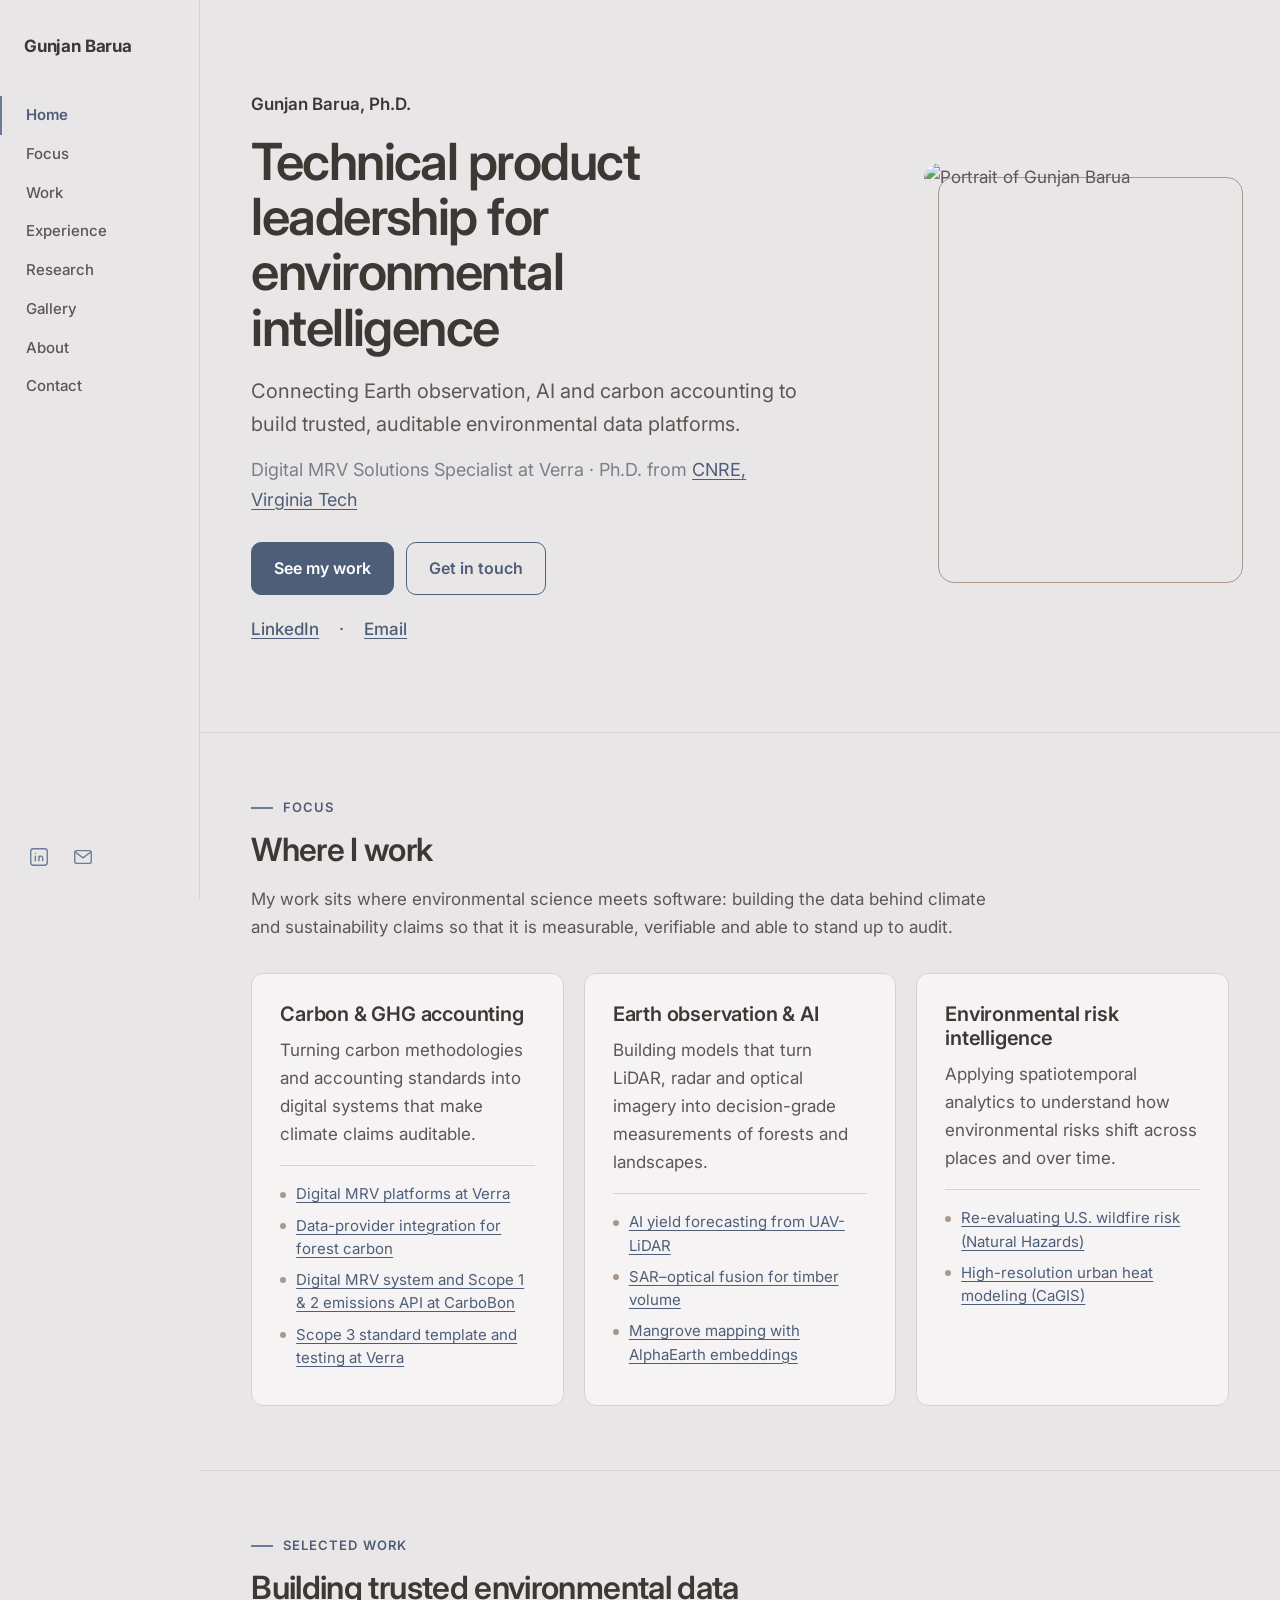
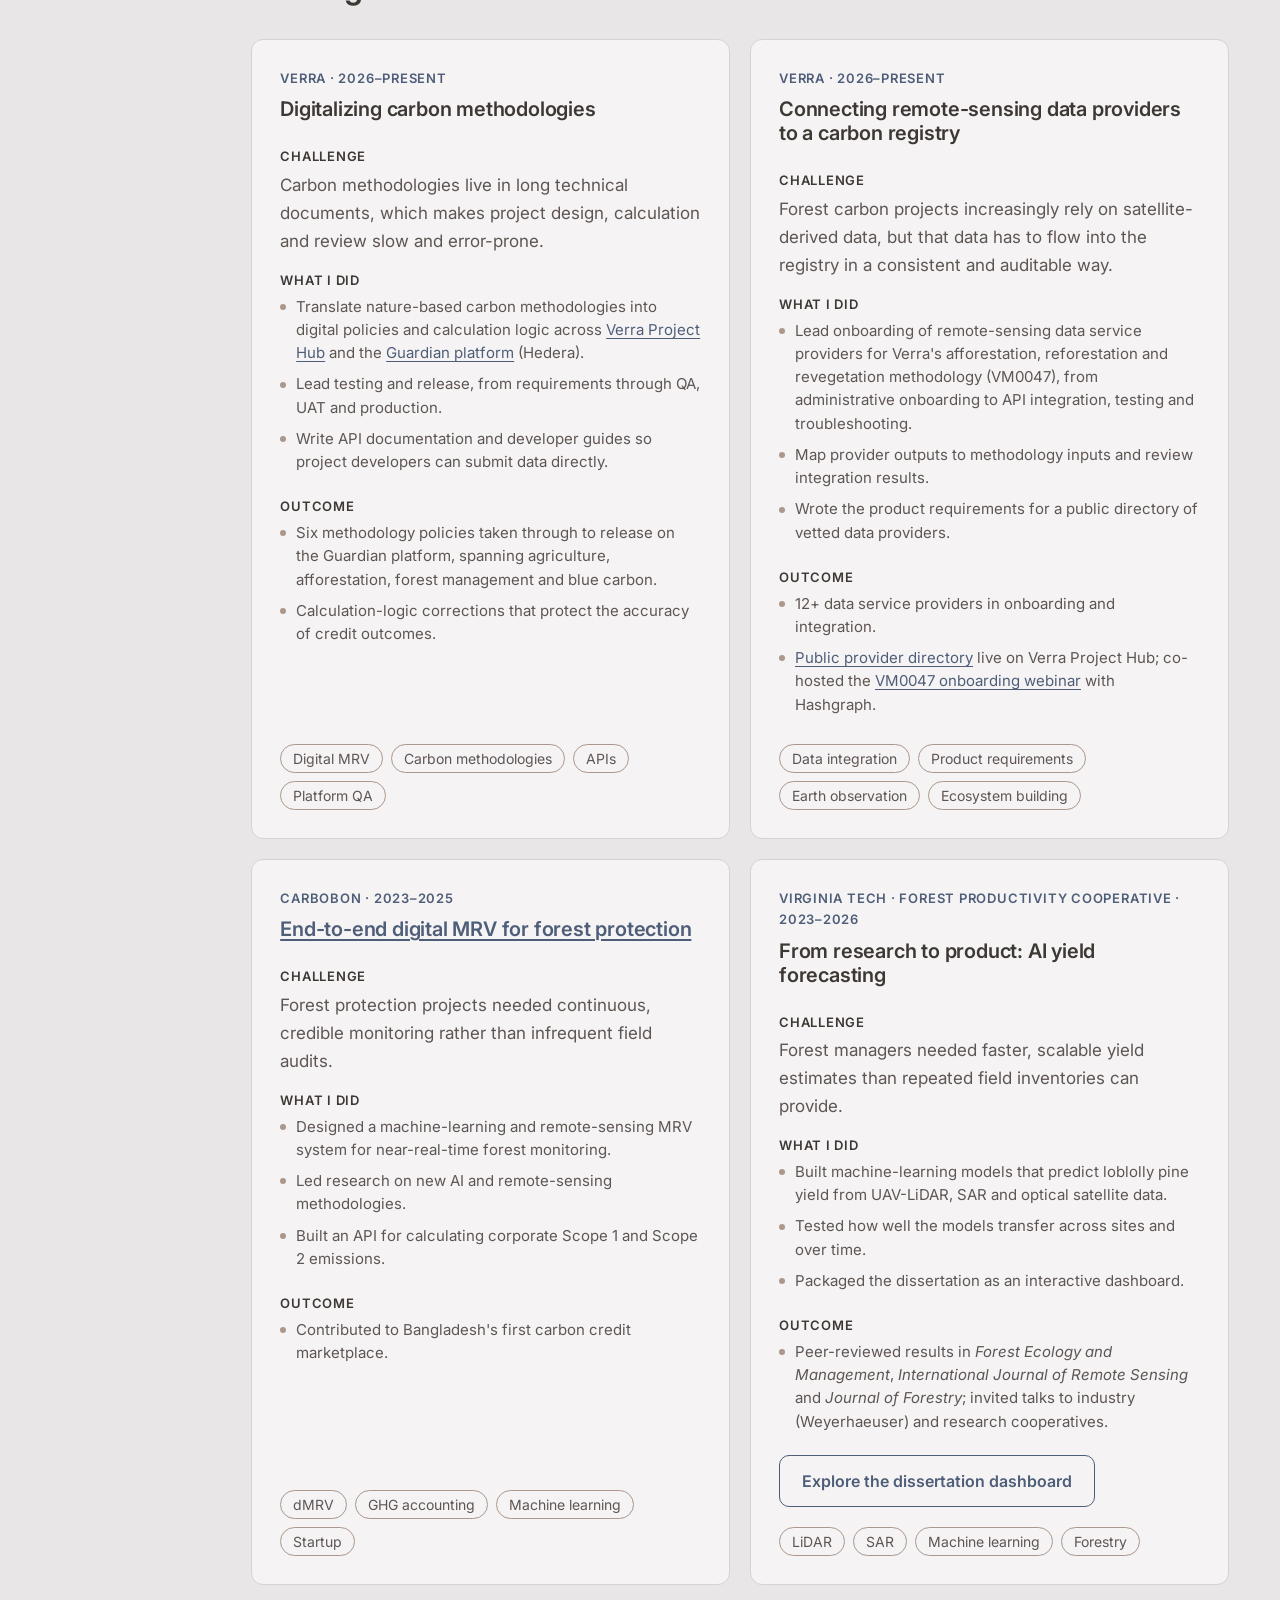
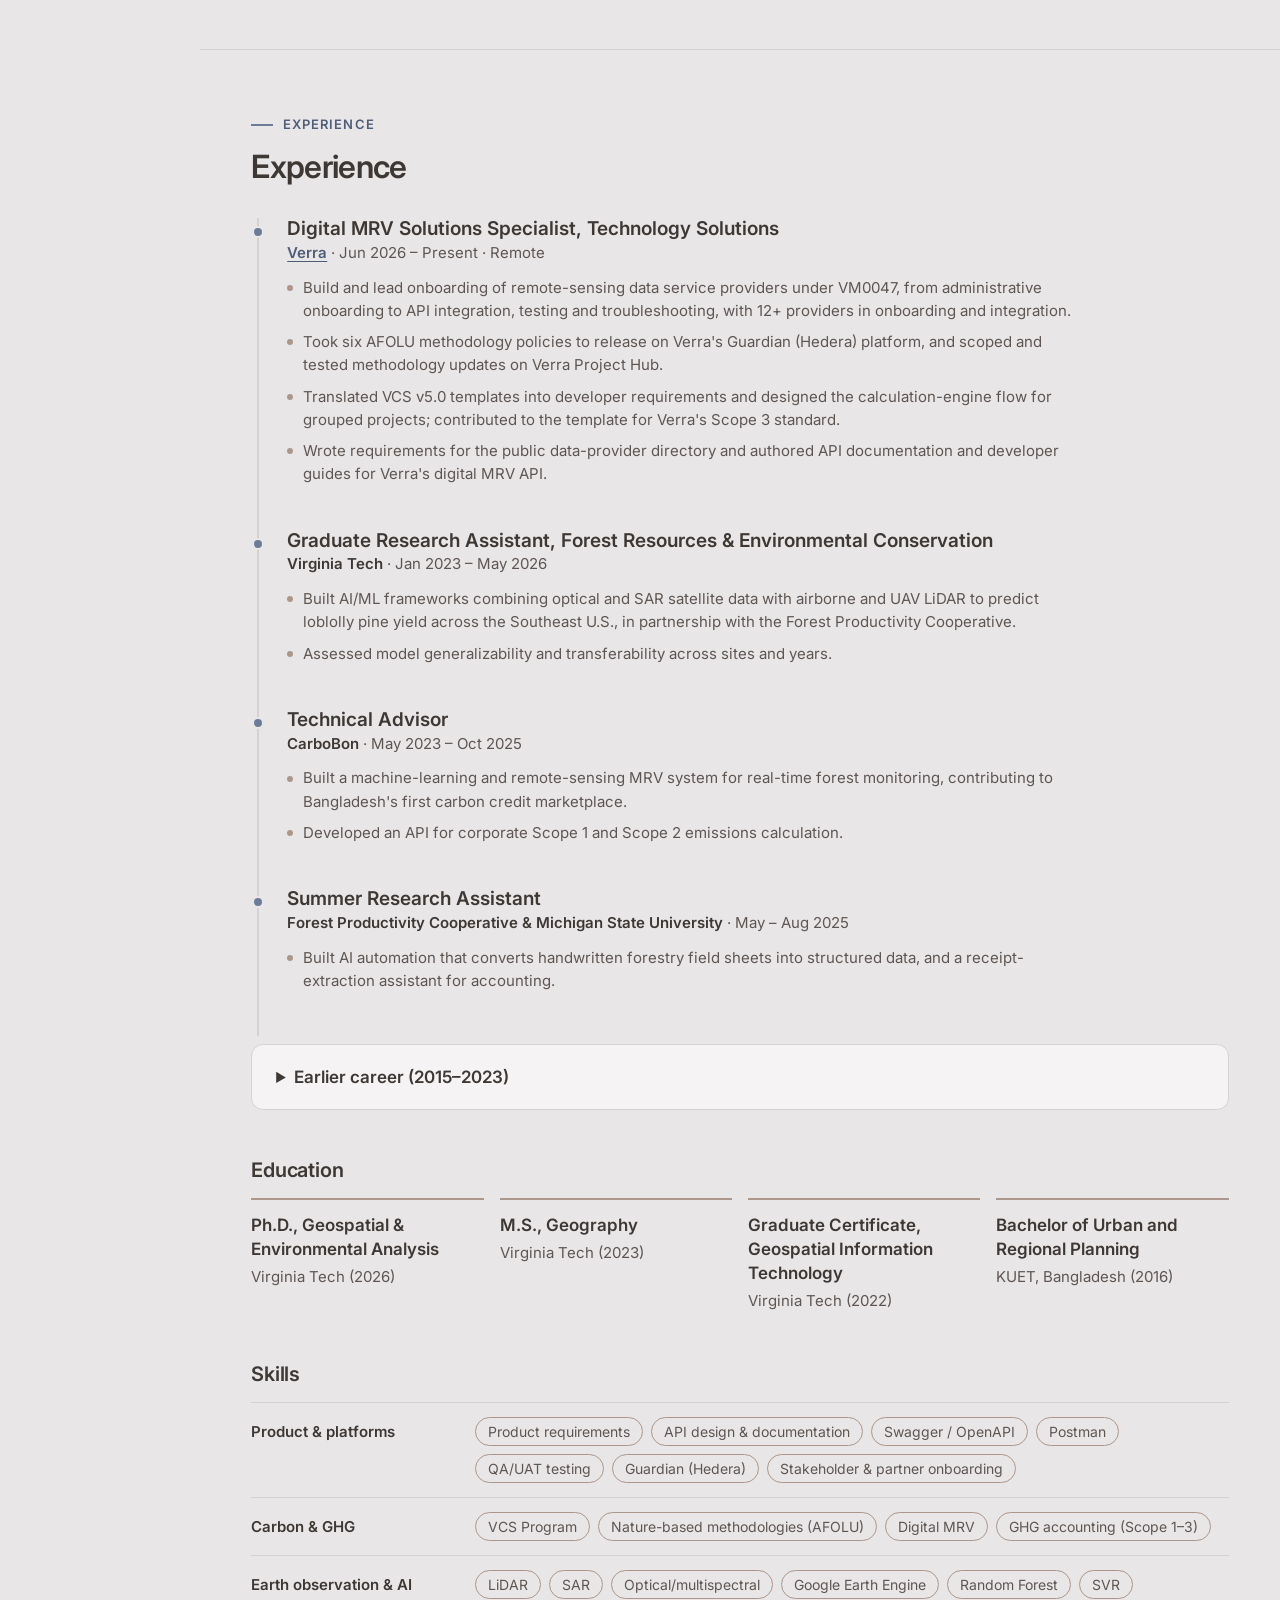
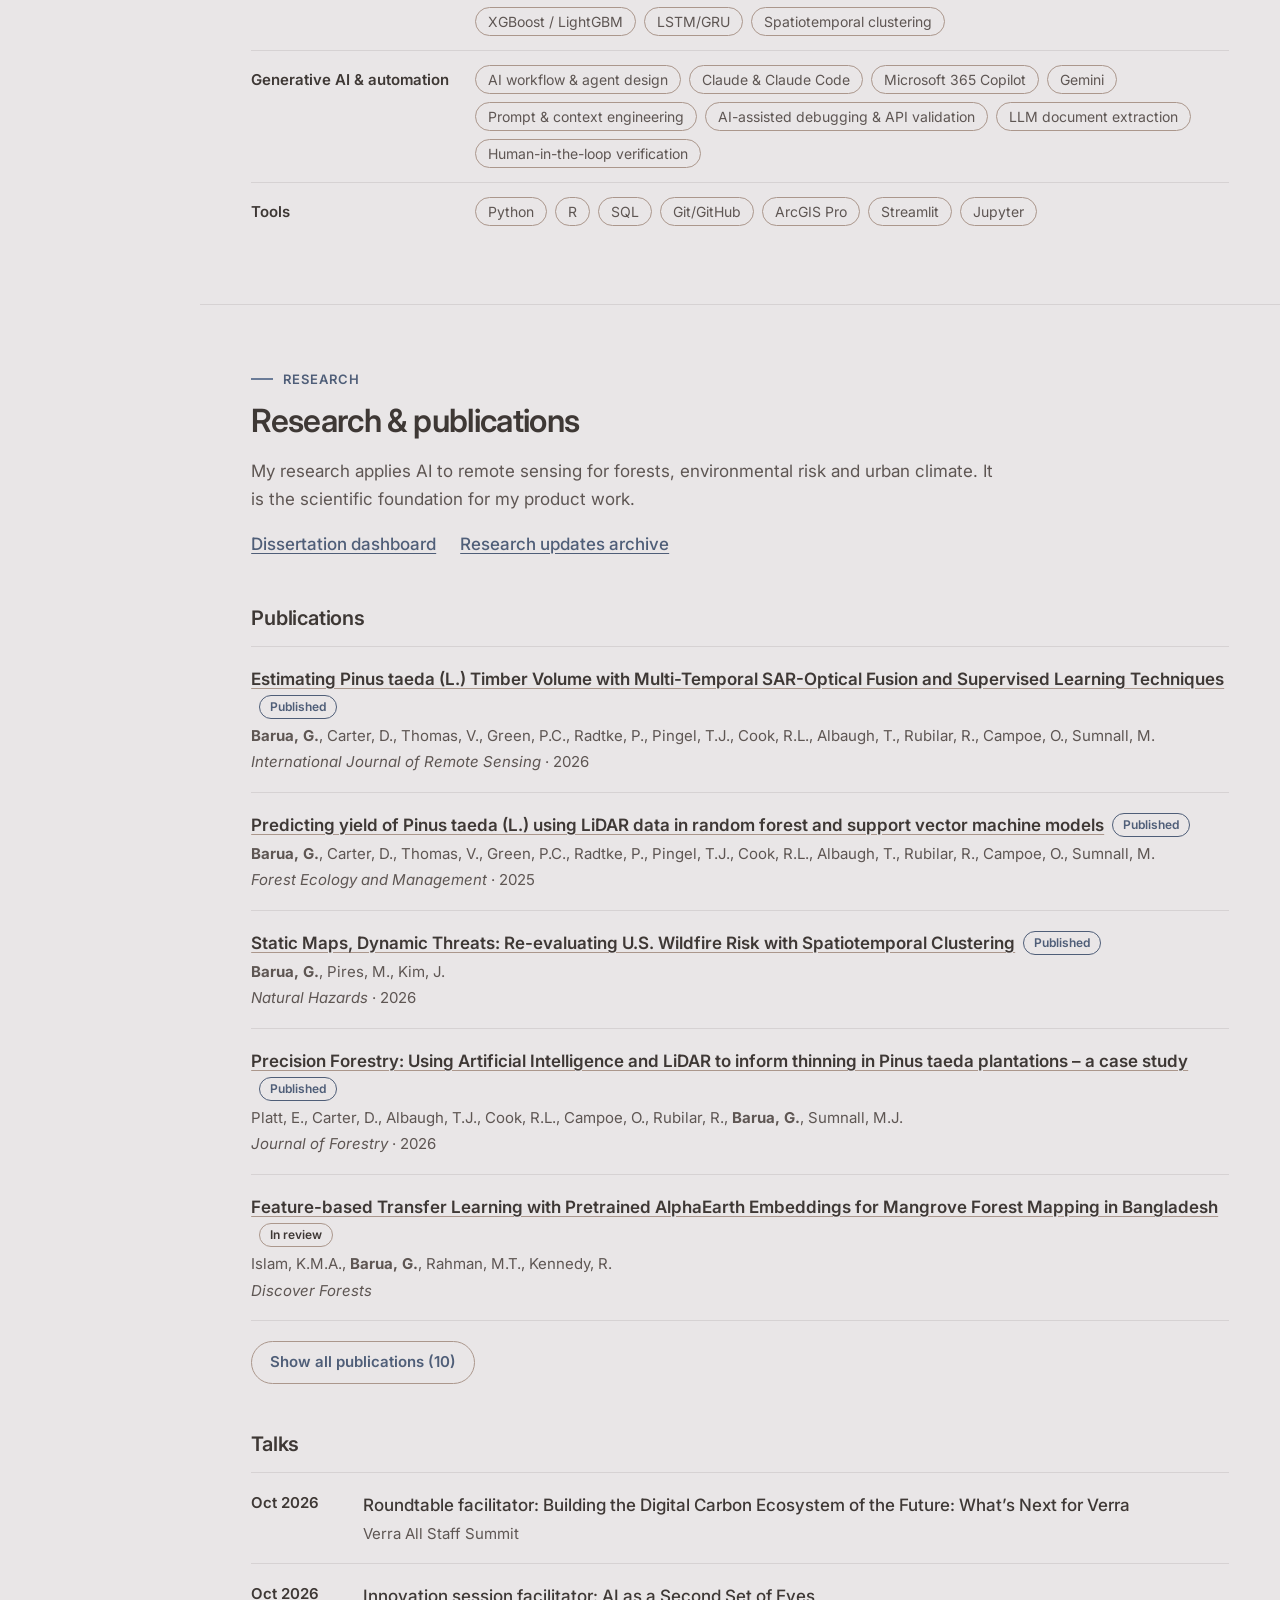
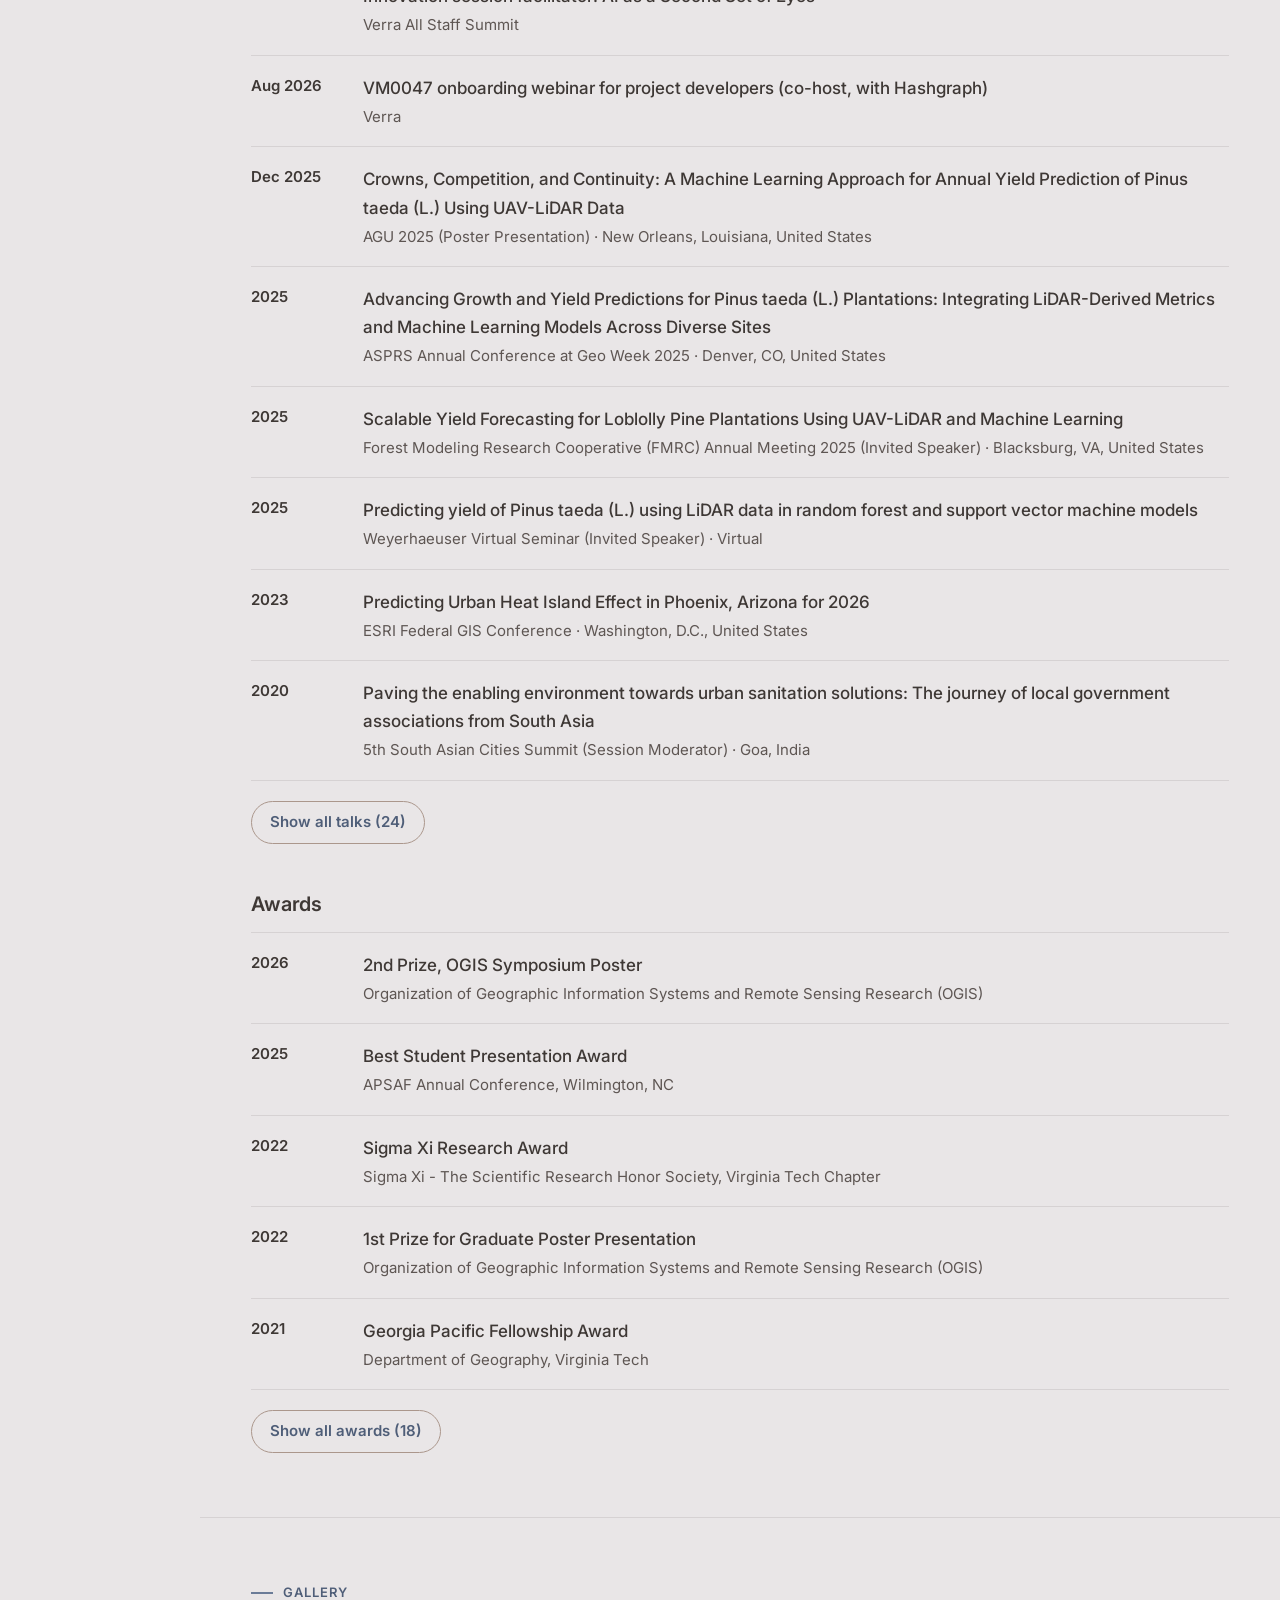
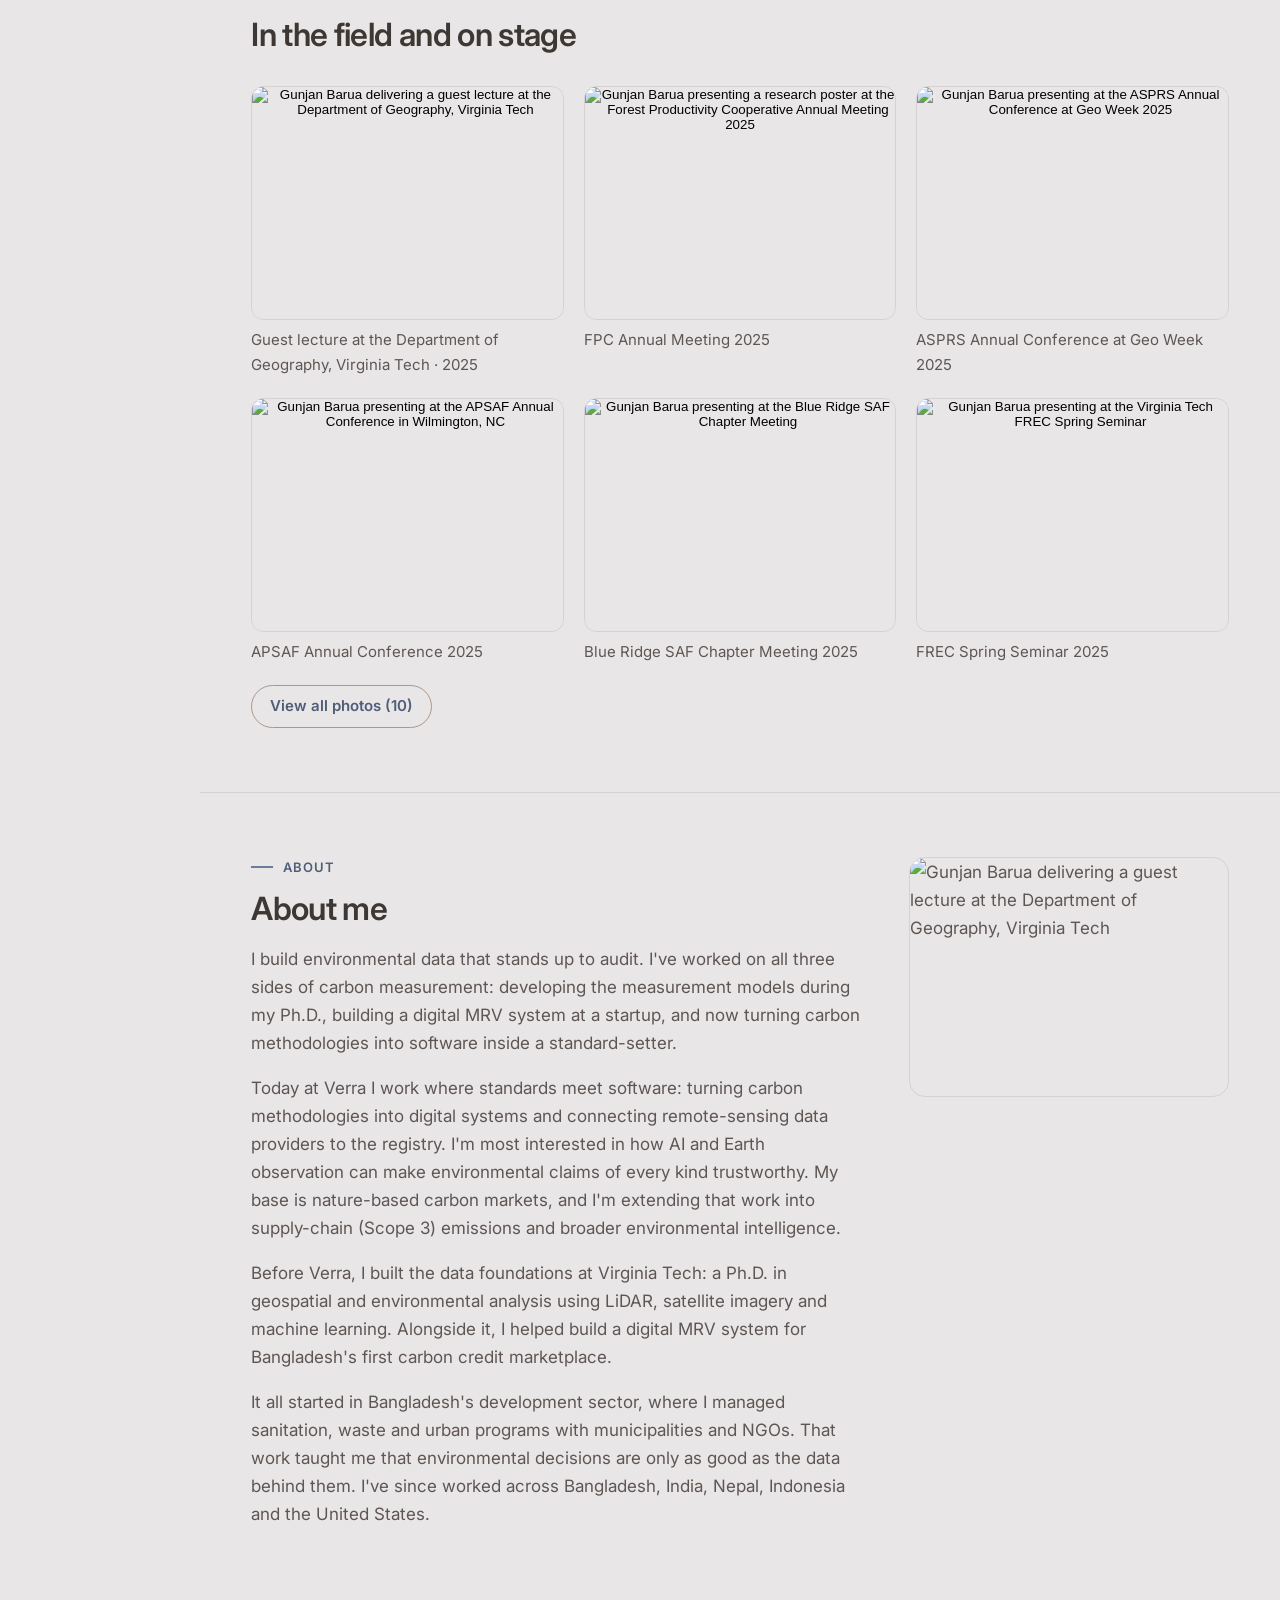
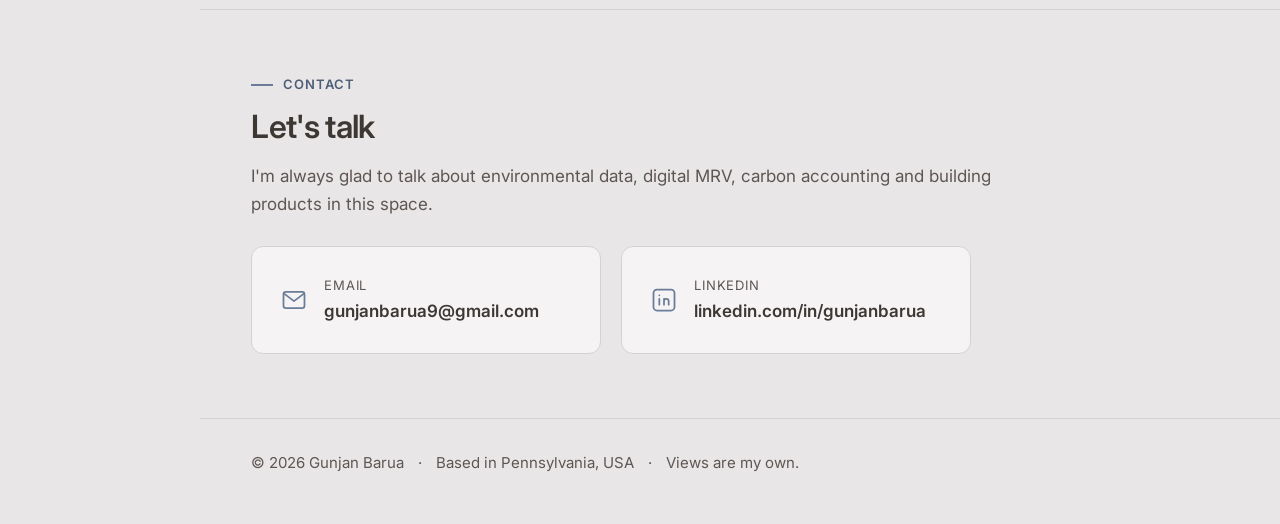
==== commit c0b95ea4: "deploy: 891737b9a0338b9840f5ce90641c5102623997b9" ====
--- a/index.html
+++ b/index.html
@@ -17,18 +17,18 @@
   <meta name="author" content="Gunjan Barua" />
   <meta name="google-site-verification" content="hha5XpHKSP8P3DEXtehBId6YRDICw-IlB2HCp5pqZmw" />
   <title>Gunjan Barua — Technical Product Leadership for Environmental Intelligence</title>
-  <link rel="canonical" href="https://Gunjanbarua.github.io/" />
+  <link rel="canonical" href="https://gunjanbarua.github.io/" />
   <script>document.documentElement.classList.add('js');</script>
 
   <!-- Open Graph -->
   <meta property="og:title" content="Gunjan Barua — Technical Product Leadership for Environmental Intelligence" />
   <meta property="og:description" content="Gunjan Barua connects Earth observation, AI and carbon accounting to build trusted, auditable environmental data platforms. Digital MRV at Verra · Ph.D., Virginia Tech." />
   <meta property="og:type" content="website" />
-  <meta property="og:url" content="https://Gunjanbarua.github.io/" />
-  <meta property="og:image" content="https://Gunjanbarua.github.io/images/og-card.png" />
+  <meta property="og:url" content="https://gunjanbarua.github.io/" />
+  <meta property="og:image" content="https://gunjanbarua.github.io/images/og-card.png" />
   <meta name="twitter:card" content="summary_large_image" />
 
-  <script type="application/ld+json">{"@context":"https://schema.org","@type":"Person","name":"Gunjan Barua","jobTitle":"Digital MRV Solutions Specialist","worksFor":{"@type":"Organization","name":"Verra"},"alumniOf":{"@type":"CollegeOrUniversity","name":"Virginia Tech"},"url":"https://Gunjanbarua.github.io","sameAs":["https://linkedin.com/in/gunjanbarua/"]}</script>
+  <script type="application/ld+json">{"@context":"https://schema.org","@type":"Person","name":"Gunjan Barua","jobTitle":"Digital MRV Solutions Specialist","worksFor":{"@type":"Organization","name":"Verra"},"alumniOf":{"@type":"CollegeOrUniversity","name":"Virginia Tech"},"url":"https://gunjanbarua.github.io","sameAs":["https://linkedin.com/in/gunjanbarua/"]}</script>
 
   <link rel="preconnect" href="https://fonts.googleapis.com" />
   <link rel="preconnect" href="https://fonts.gstatic.com" crossorigin />
@@ -114,7 +114,7 @@
   <div class="wrap">
     <div class="eyebrow">Focus</div>
     <h2 class="section-title" id="focus-title">Where I work</h2>
-    <p class="lead">My work sits where environmental science meets software: making the data behind climate and sustainability claims measurable, verifiable and usable at scale.</p>
+    <p class="lead">My work sits where environmental science meets software: building the data behind climate and sustainability claims so that it is measurable, verifiable and able to stand up to audit.</p>
     <div class="grid-3">
       <article class="card pillar reveal">
         <h3>Carbon &amp; GHG accounting</h3>
@@ -123,6 +123,7 @@
           <li><a href="#work-methodologies">Digital MRV platforms at Verra</a></li>
           <li><a href="#work-dsp">Data-provider integration for forest carbon</a></li>
           <li><a href="#work-carbobon">Digital MRV system and Scope 1 &amp; 2 emissions API at CarboBon</a></li>
+          <li><a href="#experience">Scope 3 standard template and testing at Verra</a></li>
         </ul>
       </article>
       <article class="card pillar reveal">
@@ -168,9 +169,9 @@
         <h4>Challenge</h4>
         <p class="challenge">Forest carbon projects increasingly rely on satellite-derived data, but that data has to flow into the registry in a consistent and auditable way.</p>
         <h4>What I did</h4>
-        <ul class="dots"><li>Lead technical onboarding of data service providers for the improved forest management methodology (VM0047), from API specification to production integration.</li><li>Map provider outputs to methodology inputs and review integration results.</li><li>Wrote the product requirements for a public directory of vetted data providers.</li></ul>
+        <ul class="dots"><li>Lead onboarding of remote-sensing data service providers for Verra's afforestation, reforestation and revegetation methodology (VM0047), from administrative onboarding to API integration, testing and troubleshooting.</li><li>Map provider outputs to methodology inputs and review integration results.</li><li>Wrote the product requirements for a public directory of vetted data providers.</li></ul>
         <h4>Outcome</h4>
-        <ul class="dots"><li>11 Data Service Providers integrated and announced.</li><li><a href="https://projecthub.verra.org/documentation/dsp" target="_blank" rel="noopener">Public provider directory</a> live on Verra Project Hub; co-hosted the <a href="https://drive.google.com/file/d/13k5qC1P2xEddLtcRrTechgEukWXhINlw/view?referrer=luma" target="_blank" rel="noopener">VM0047 onboarding webinar</a> with Hashgraph.</li></ul>
+        <ul class="dots"><li>12+ data service providers in onboarding and integration.</li><li><a href="https://projecthub.verra.org/documentation/dsp" target="_blank" rel="noopener">Public provider directory</a> live on Verra Project Hub; co-hosted the <a href="https://drive.google.com/file/d/13k5qC1P2xEddLtcRrTechgEukWXhINlw/view?referrer=luma" target="_blank" rel="noopener">VM0047 onboarding webinar</a> with Hashgraph.</li></ul>
         <div class="chips"><span class="chip">Data integration</span><span class="chip">Product requirements</span><span class="chip">Earth observation</span><span class="chip">Ecosystem building</span></div>
       </article>
       <article class="card work-card reveal" id="work-carbobon">
@@ -210,11 +211,11 @@
       <article class="job">
         <h3>Digital MRV Solutions Specialist, Technology Solutions</h3>
         <p class="job-meta"><span class="job-org"><a href="https://verra.org" target="_blank" rel="noopener">Verra</a></span> · Jun 2026 – Present · Remote</p>
-        <ul class="dots"><li>Digitalize nature-based carbon methodologies across Verra Project Hub and the Guardian platform, from requirements and calculation logic to testing and release.</li><li>Lead technical onboarding of remote-sensing data service providers, from API specification to production integration.</li><li>Write API documentation and developer guides for Verra&#39;s digital MRV API.</li><li>Contribute to the digital implementation of updated VCS Program templates and Verra&#39;s Scope 3 standard work.</li></ul>
+        <ul class="dots"><li>Build and lead onboarding of remote-sensing data service providers under VM0047, from administrative onboarding to API integration, testing and troubleshooting, with 12+ providers in onboarding and integration.</li><li>Took six AFOLU methodology policies to release on Verra&#39;s Guardian (Hedera) platform, and scoped and tested methodology updates on Verra Project Hub.</li><li>Translated VCS v5.0 templates into developer requirements and designed the calculation-engine flow for grouped projects; contributed to the template for Verra&#39;s Scope 3 standard.</li><li>Wrote requirements for the public data-provider directory and authored API documentation and developer guides for Verra&#39;s digital MRV API.</li></ul>
       </article>
       <article class="job">
         <h3>Graduate Research Assistant, Forest Resources &amp; Environmental Conservation</h3>
-        <p class="job-meta"><span class="job-org">Virginia Tech</span> · Aug 2023 – May 2026</p>
+        <p class="job-meta"><span class="job-org">Virginia Tech</span> · Jan 2023 – May 2026</p>
         <ul class="dots"><li>Built AI/ML frameworks combining optical and SAR satellite data with airborne and UAV LiDAR to predict loblolly pine yield across the Southeast U.S., in partnership with the Forest Productivity Cooperative.</li><li>Assessed model generalizability and transferability across sites and years.</li></ul>
       </article>
       <article class="job">
@@ -247,11 +248,6 @@
           <h4>Graduate Researcher</h4>
           <p class="job-meta">Virginia Tech, Near Earth Imaging Lab, Geography · Jan 2021 – Feb 2023</p>
           <p>Collected thermal data using UAVs and applied photogrammetry to build high-resolution thermal models. Developed a new thermal visualization method by combining optical satellite imagery and LiDAR data to create shaded thermal images. Conducted a perception study using PsychoPy and analyzed experimental data using Python and JMP.</p>
-        </div>
-        <div class="earlier-item">
-          <h4>Research Assistant</h4>
-          <p class="job-meta">Virginia Tech, Forest Resources &amp; Environmental Conservation · Jan 2023 – Jul 2023</p>
-          <p>Explored and analyzed airborne LiDAR data and satellite imagery to understand complex forest structures. Applied geospatial analysis and machine learning methods to analyze forest productivity.</p>
         </div>
         <div class="earlier-item">
           <h4>Summer Research Assistant</h4>
@@ -296,7 +292,7 @@
       <div class="edu-item"><strong>Ph.D., Geospatial &amp; Environmental Analysis</strong><span>Virginia Tech (2026)</span></div>
       <div class="edu-item"><strong>M.S., Geography</strong><span>Virginia Tech (2023)</span></div>
       <div class="edu-item"><strong>Graduate Certificate, Geospatial Information Technology</strong><span>Virginia Tech (2022)</span></div>
-      <div class="edu-item"><strong>Bachelor in Urban &amp; Regional Planning</strong><span>KUET, Bangladesh (2016)</span></div>
+      <div class="edu-item"><strong>Bachelor of Urban and Regional Planning</strong><span>KUET, Bangladesh (2016)</span></div>
     </div>
 
     <h3 class="sub-title">Skills</h3>
@@ -312,6 +308,10 @@
       <div class="skill-group">
         <h4>Earth observation &amp; AI</h4>
         <div class="chips"><span class="chip">LiDAR</span><span class="chip">SAR</span><span class="chip">Optical/multispectral</span><span class="chip">Google Earth Engine</span><span class="chip">Random Forest</span><span class="chip">SVR</span><span class="chip">XGBoost / LightGBM</span><span class="chip">LSTM/GRU</span><span class="chip">Spatiotemporal clustering</span></div>
+      </div>
+      <div class="skill-group">
+        <h4>Generative AI &amp; automation</h4>
+        <div class="chips"><span class="chip">AI workflow &amp; agent design</span><span class="chip">Claude &amp; Claude Code</span><span class="chip">Microsoft 365 Copilot</span><span class="chip">Gemini</span><span class="chip">Prompt &amp; context engineering</span><span class="chip">AI-assisted debugging &amp; API validation</span><span class="chip">LLM document extraction</span><span class="chip">Human-in-the-loop verification</span></div>
       </div>
       <div class="skill-group">
         <h4>Tools</h4>
@@ -347,12 +347,12 @@
         <li class="">
           <div class="pub-title"><a href="https://link.springer.com/article/10.1007/s11069-026-08129-2" target="_blank" rel="noopener">Static Maps, Dynamic Threats: Re-evaluating U.S. Wildfire Risk with Spatiotemporal Clustering</a><span class="pill pill-published">Published</span></div>
           <p class="pub-meta"><strong>Barua, G.</strong>, Pires, M., Kim, J.</p>
-          <p class="pub-meta"><em>Natural Hazards</em> · 2025</p>
+          <p class="pub-meta"><em>Natural Hazards</em> · 2026</p>
         </li>
         <li class="">
           <div class="pub-title"><a href="https://link.springer.com/article/10.1007/s44392-026-00089-6" target="_blank" rel="noopener">Precision Forestry: Using Artificial Intelligence and LiDAR to inform thinning in Pinus taeda plantations – a case study</a><span class="pill pill-published">Published</span></div>
           <p class="pub-meta">Platt, E., Carter, D., Albaugh, T.J., Cook, R.L., Campoe, O., Rubilar, R., <strong>Barua, G.</strong>, Sumnall, M.J.</p>
-          <p class="pub-meta"><em>Journal of Forestry</em> · 2025</p>
+          <p class="pub-meta"><em>Journal of Forestry</em> · 2026</p>
         </li>
         <li class="is-extra">
           <div class="pub-title"><a href="https://doi.org/10.1080/15230406.2023.2267418" target="_blank" rel="noopener">Urban Thermal Map Design Considerations: Color, Shading, and Resolution</a><span class="pill pill-published">Published</span></div>
@@ -375,14 +375,14 @@
           <p class="pub-meta"><em>International Journal of Applied Engineering Research</em> · 2014</p>
         </li>
         <li class="">
-          <div class="pub-title"><a href="https://ssrn.com/abstract=6168728" target="_blank" rel="noopener">Feature-based Transfer Learning with Pretrained AlphaEarth Embeddings for Mangrove Forest Mapping in Bangladesh</a><span class="pill ">In Review</span></div>
+          <div class="pub-title"><a href="https://ssrn.com/abstract=6168728" target="_blank" rel="noopener">Feature-based Transfer Learning with Pretrained AlphaEarth Embeddings for Mangrove Forest Mapping in Bangladesh</a><span class="pill ">In review</span></div>
           <p class="pub-meta">Islam, K.M.A., <strong>Barua, G.</strong>, Rahman, M.T., Kennedy, R.</p>
-          <p class="pub-meta"><em>Discover Forests</em> · 2025</p>
+          <p class="pub-meta"><em>Discover Forests</em></p>
         </li>
         <li class="is-extra">
-          <div class="pub-title">Single-date LiDAR acquisition accurately predicts the yield of Pinus taeda (L.) over a 7-year timespan using machine learning<span class="pill ">In Review</span></div>
+          <div class="pub-title">Single-date LiDAR acquisition accurately predicts the yield of Pinus taeda (L.) over a 7-year timespan using machine learning<span class="pill ">In review</span></div>
           <p class="pub-meta"><strong>Barua, G.</strong>, Carter, D., Thomas, V., Green, P.C., Radtke, P., Pingel, T.J., Cook, R.L., Albaugh, T., Rubilar, R., Campoe, O., Sumnall, M.</p>
-          <p class="pub-meta"><em>Journal of Forestry Research</em> · 2025</p>
+          <p class="pub-meta"><em>Natural Resource Modeling</em></p>
         </li>
       </ul>
       <button class="toggle" type="button" data-toggle="#pubs-block" data-more="Show all publications (10)" data-less="Show fewer publications" aria-expanded="false">Show all publications (10)</button>
@@ -589,49 +589,49 @@
           <img src="/images/gallery/fpc_meeting_2025.jpg" alt="Gunjan Barua presenting a research poster at the Forest Productivity Cooperative Annual Meeting 2025" width="2048" height="1536" loading="lazy" />
         </button>
         <a href="/images/gallery/fpc_meeting_2025.jpg" target="_blank" rel="noopener"><img src="/images/gallery/fpc_meeting_2025.jpg" alt="Gunjan Barua presenting a research poster at the Forest Productivity Cooperative Annual Meeting 2025" width="2048" height="1536" loading="lazy" /></a>
-        <figcaption>FPC Annual Meeting 2025 · 2025</figcaption>
+        <figcaption>FPC Annual Meeting 2025</figcaption>
       </figure>
       <figure class="shot">
         <button type="button" data-src="/images/gallery/asprs.jpg" data-caption="ASPRS Annual Conference at Geo Week 2025" data-alt="Gunjan Barua presenting at the ASPRS Annual Conference at Geo Week 2025" aria-label="View larger: ASPRS Annual Conference at Geo Week 2025">
           <img src="/images/gallery/asprs.jpg" alt="Gunjan Barua presenting at the ASPRS Annual Conference at Geo Week 2025" width="1536" height="2048" loading="lazy" />
         </button>
         <a href="/images/gallery/asprs.jpg" target="_blank" rel="noopener"><img src="/images/gallery/asprs.jpg" alt="Gunjan Barua presenting at the ASPRS Annual Conference at Geo Week 2025" width="1536" height="2048" loading="lazy" /></a>
-        <figcaption>ASPRS Annual Conference at Geo Week 2025 · 2025</figcaption>
+        <figcaption>ASPRS Annual Conference at Geo Week 2025</figcaption>
       </figure>
       <figure class="shot">
         <button type="button" data-src="/images/gallery/apsaf.jpg" data-caption="APSAF Annual Conference 2025" data-alt="Gunjan Barua presenting at the APSAF Annual Conference in Wilmington, NC" aria-label="View larger: APSAF Annual Conference 2025">
           <img src="/images/gallery/apsaf.jpg" alt="Gunjan Barua presenting at the APSAF Annual Conference in Wilmington, NC" width="1528" height="1536" loading="lazy" />
         </button>
         <a href="/images/gallery/apsaf.jpg" target="_blank" rel="noopener"><img src="/images/gallery/apsaf.jpg" alt="Gunjan Barua presenting at the APSAF Annual Conference in Wilmington, NC" width="1528" height="1536" loading="lazy" /></a>
-        <figcaption>APSAF Annual Conference 2025 · 2025</figcaption>
+        <figcaption>APSAF Annual Conference 2025</figcaption>
       </figure>
       <figure class="shot">
         <button type="button" data-src="/images/gallery/brsaf.jpg" data-caption="Blue Ridge SAF Chapter Meeting 2025" data-alt="Gunjan Barua presenting at the Blue Ridge SAF Chapter Meeting" aria-label="View larger: Blue Ridge SAF Chapter Meeting 2025">
           <img src="/images/gallery/brsaf.jpg" alt="Gunjan Barua presenting at the Blue Ridge SAF Chapter Meeting" width="2048" height="1536" loading="lazy" />
         </button>
         <a href="/images/gallery/brsaf.jpg" target="_blank" rel="noopener"><img src="/images/gallery/brsaf.jpg" alt="Gunjan Barua presenting at the Blue Ridge SAF Chapter Meeting" width="2048" height="1536" loading="lazy" /></a>
-        <figcaption>Blue Ridge SAF Chapter Meeting 2025 · 2025</figcaption>
+        <figcaption>Blue Ridge SAF Chapter Meeting 2025</figcaption>
       </figure>
       <figure class="shot">
         <button type="button" data-src="/images/gallery/frec_seminar.jpg" data-caption="FREC Spring Seminar 2025" data-alt="Gunjan Barua presenting at the Virginia Tech FREC Spring Seminar" aria-label="View larger: FREC Spring Seminar 2025">
           <img src="/images/gallery/frec_seminar.jpg" alt="Gunjan Barua presenting at the Virginia Tech FREC Spring Seminar" width="4000" height="3000" loading="lazy" />
         </button>
         <a href="/images/gallery/frec_seminar.jpg" target="_blank" rel="noopener"><img src="/images/gallery/frec_seminar.jpg" alt="Gunjan Barua presenting at the Virginia Tech FREC Spring Seminar" width="4000" height="3000" loading="lazy" /></a>
-        <figcaption>FREC Spring Seminar 2025 · 2025</figcaption>
+        <figcaption>FREC Spring Seminar 2025</figcaption>
       </figure>
       <figure class="shot is-extra">
         <button type="button" data-src="/images/gallery/ogis.jpg" data-caption="OGIS Symposium 2025" data-alt="Gunjan Barua beside a research poster at the OGIS Symposium" aria-label="View larger: OGIS Symposium 2025">
           <img src="/images/gallery/ogis.jpg" alt="Gunjan Barua beside a research poster at the OGIS Symposium" width="1536" height="2048" loading="lazy" />
         </button>
         <a href="/images/gallery/ogis.jpg" target="_blank" rel="noopener"><img src="/images/gallery/ogis.jpg" alt="Gunjan Barua beside a research poster at the OGIS Symposium" width="1536" height="2048" loading="lazy" /></a>
-        <figcaption>OGIS Symposium 2025 · 2025</figcaption>
+        <figcaption>OGIS Symposium 2025</figcaption>
       </figure>
       <figure class="shot is-extra">
         <button type="button" data-src="/images/gallery/ogis_2022.jpg" data-caption="OGIS Symposium 2022" data-alt="Gunjan Barua presenting a poster at the OGIS Symposium 2022" aria-label="View larger: OGIS Symposium 2022">
           <img src="/images/gallery/ogis_2022.jpg" alt="Gunjan Barua presenting a poster at the OGIS Symposium 2022" width="1536" height="2048" loading="lazy" />
         </button>
         <a href="/images/gallery/ogis_2022.jpg" target="_blank" rel="noopener"><img src="/images/gallery/ogis_2022.jpg" alt="Gunjan Barua presenting a poster at the OGIS Symposium 2022" width="1536" height="2048" loading="lazy" /></a>
-        <figcaption>OGIS Symposium 2022 · 2022</figcaption>
+        <figcaption>OGIS Symposium 2022</figcaption>
       </figure>
       <figure class="shot is-extra">
         <button type="button" data-src="/images/gallery/cagis.jpg" data-caption="CaGIS presentation" data-alt="Gunjan Barua giving a presentation at a CaGIS event" aria-label="View larger: CaGIS presentation">
@@ -657,7 +657,8 @@
     <div class="prose">
       <div class="eyebrow">About</div>
       <h2 class="section-title" id="about-title">About me</h2>
-      <p>Today at Verra I work where standards meet software: turning carbon methodologies into digital systems and connecting remote-sensing data providers to the registry. I'm most interested in how AI and Earth observation can make environmental claims of every kind trustworthy.</p>
+      <p>I build environmental data that stands up to audit. I've worked on all three sides of carbon measurement: developing the measurement models during my Ph.D., building a digital MRV system at a startup, and now turning carbon methodologies into software inside a standard-setter.</p>
+      <p>Today at Verra I work where standards meet software: turning carbon methodologies into digital systems and connecting remote-sensing data providers to the registry. I'm most interested in how AI and Earth observation can make environmental claims of every kind trustworthy. My base is nature-based carbon markets, and I'm extending that work into supply-chain (Scope 3) emissions and broader environmental intelligence.</p>
       <p>Before Verra, I built the data foundations at Virginia Tech: a Ph.D. in geospatial and environmental analysis using LiDAR, satellite imagery and machine learning. Alongside it, I helped build a digital MRV system for Bangladesh's first carbon credit marketplace.</p>
       <p>It all started in Bangladesh's development sector, where I managed sanitation, waste and urban programs with municipalities and NGOs. That work taught me that environmental decisions are only as good as the data behind them. I've since worked across Bangladesh, India, Nepal, Indonesia and the United States.</p>
     </div>
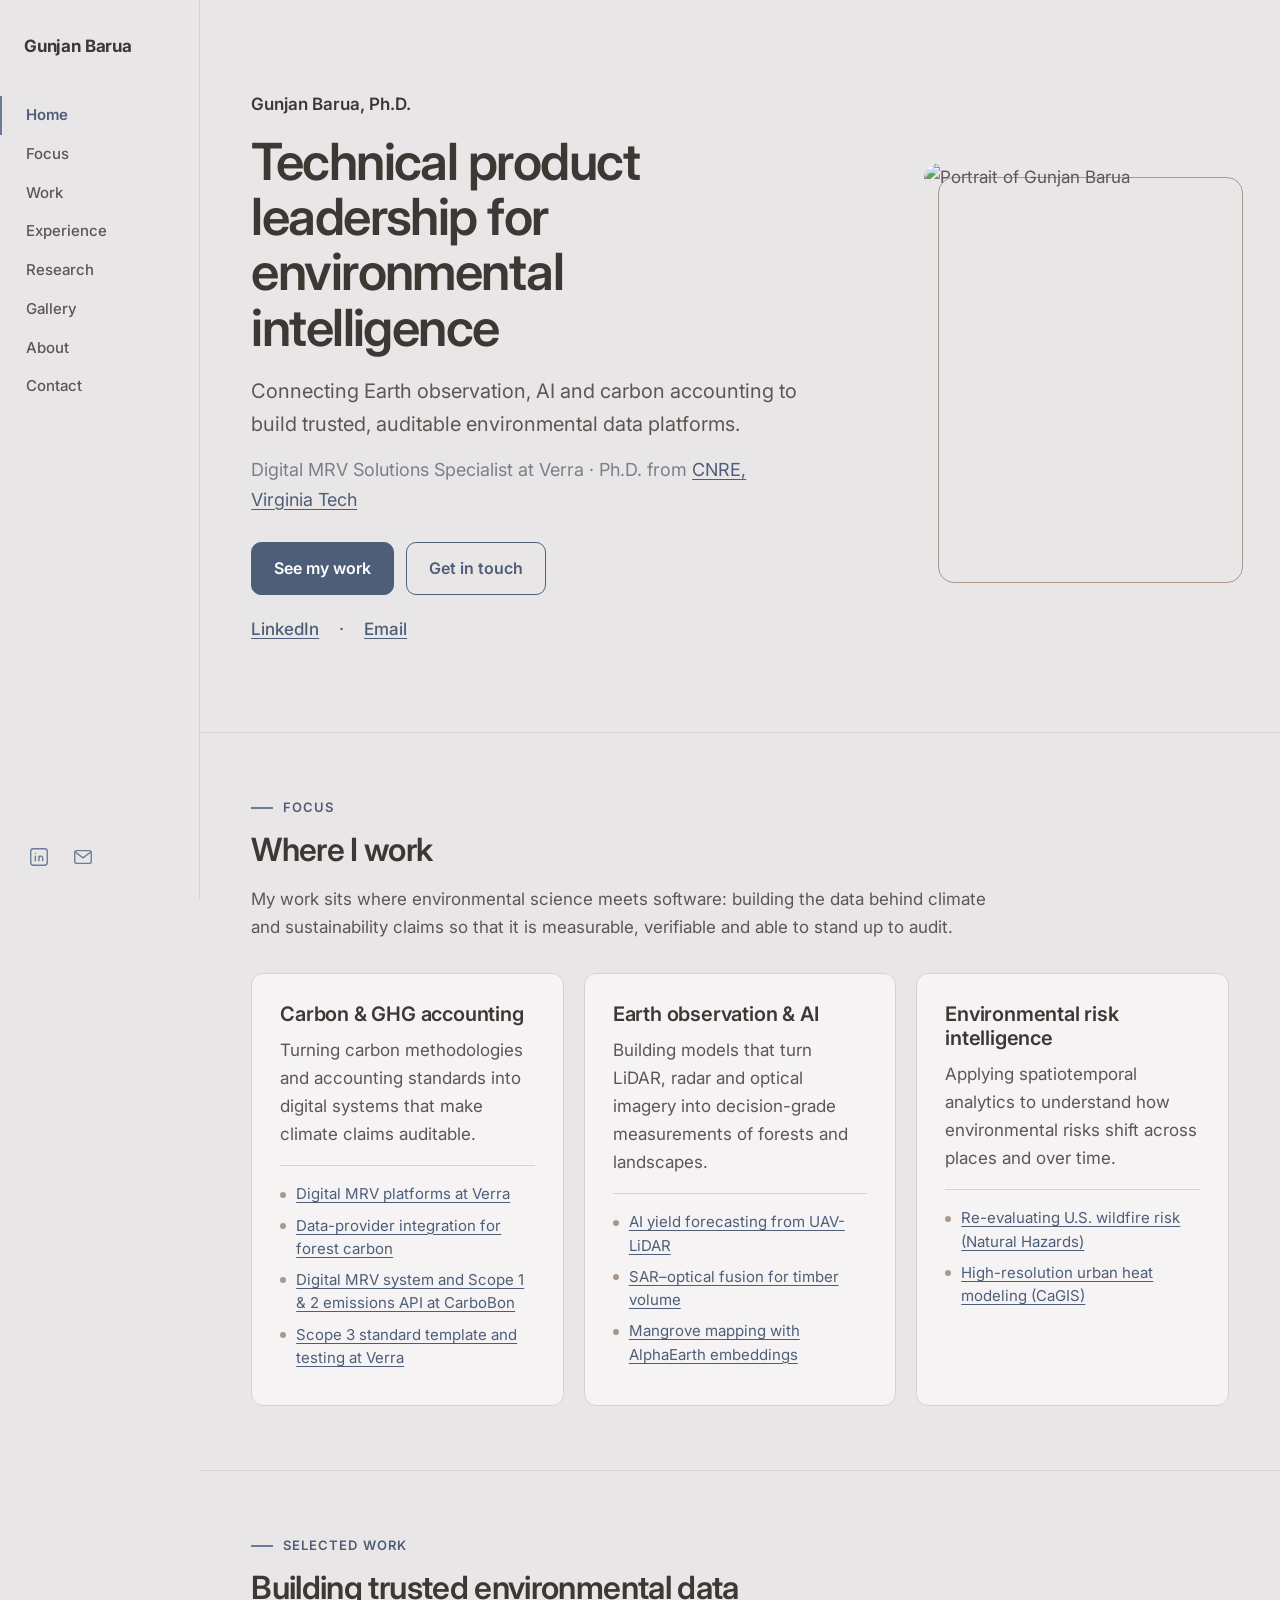
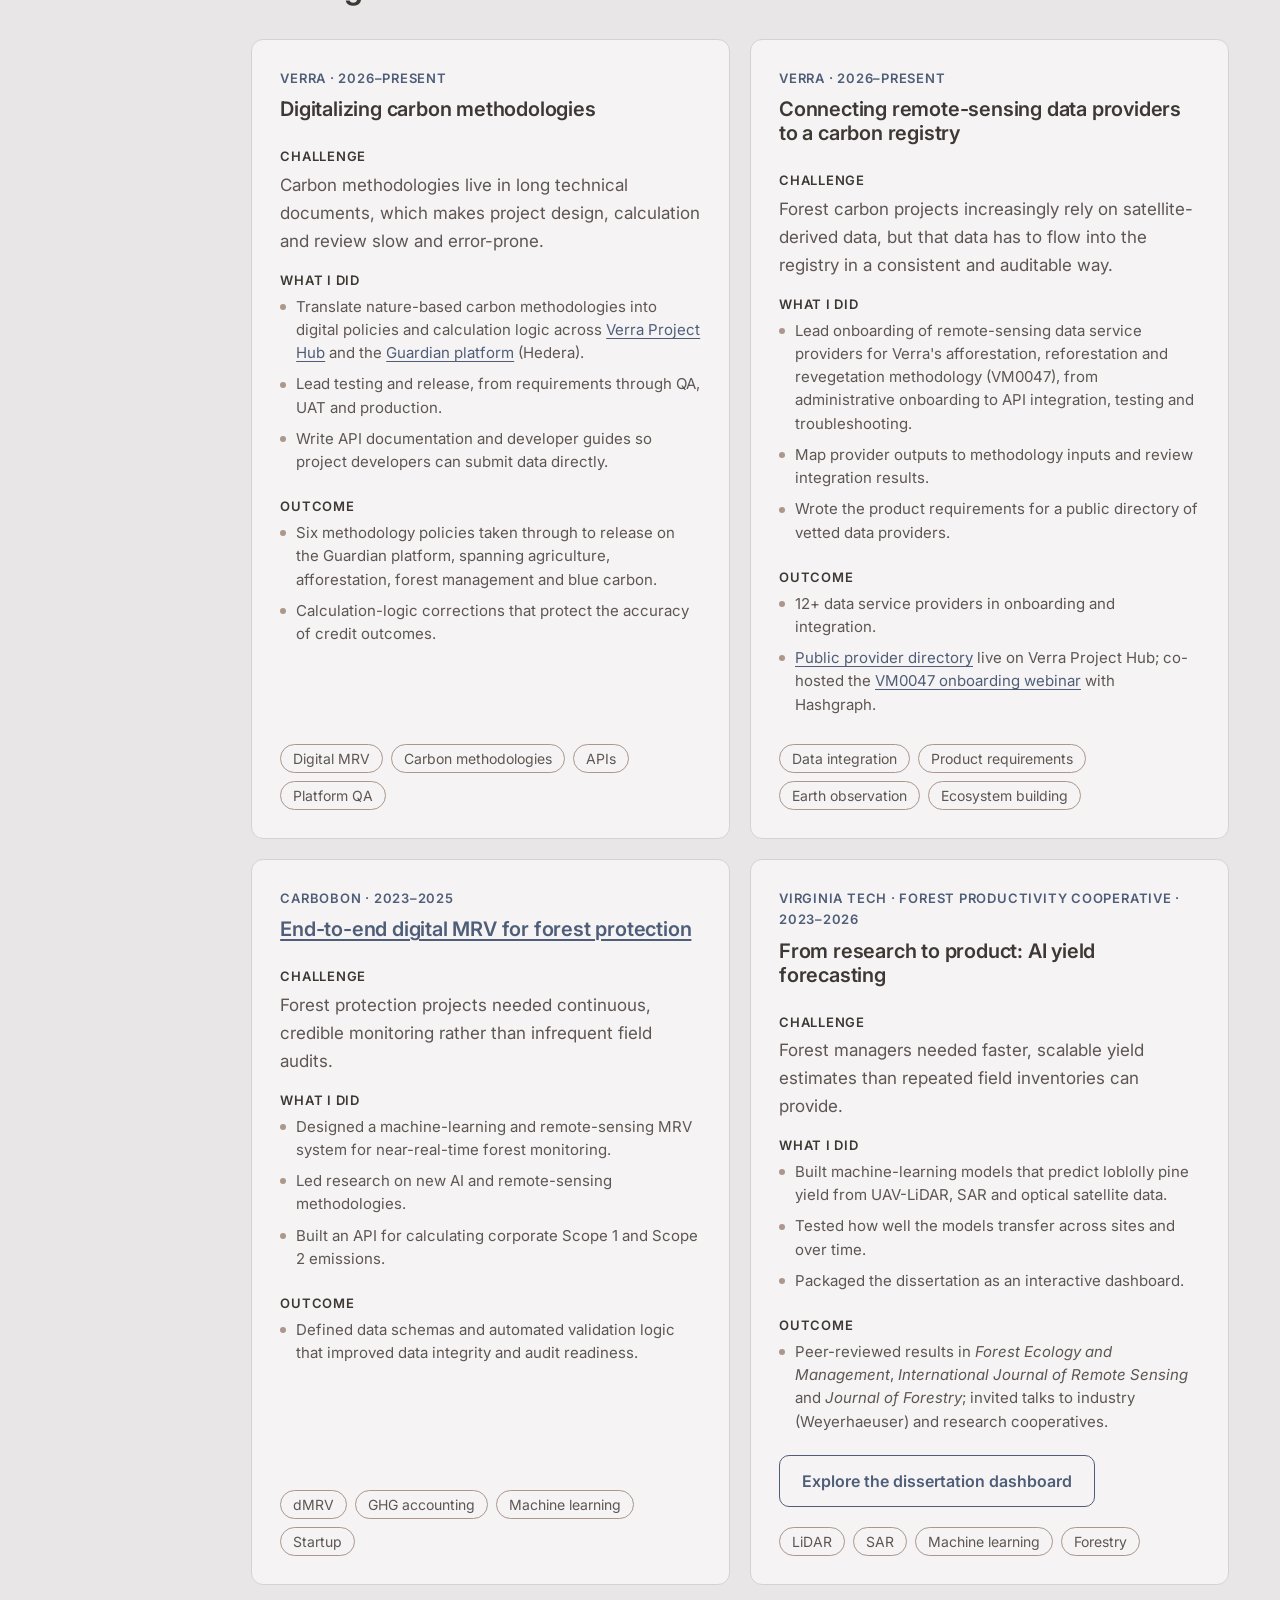
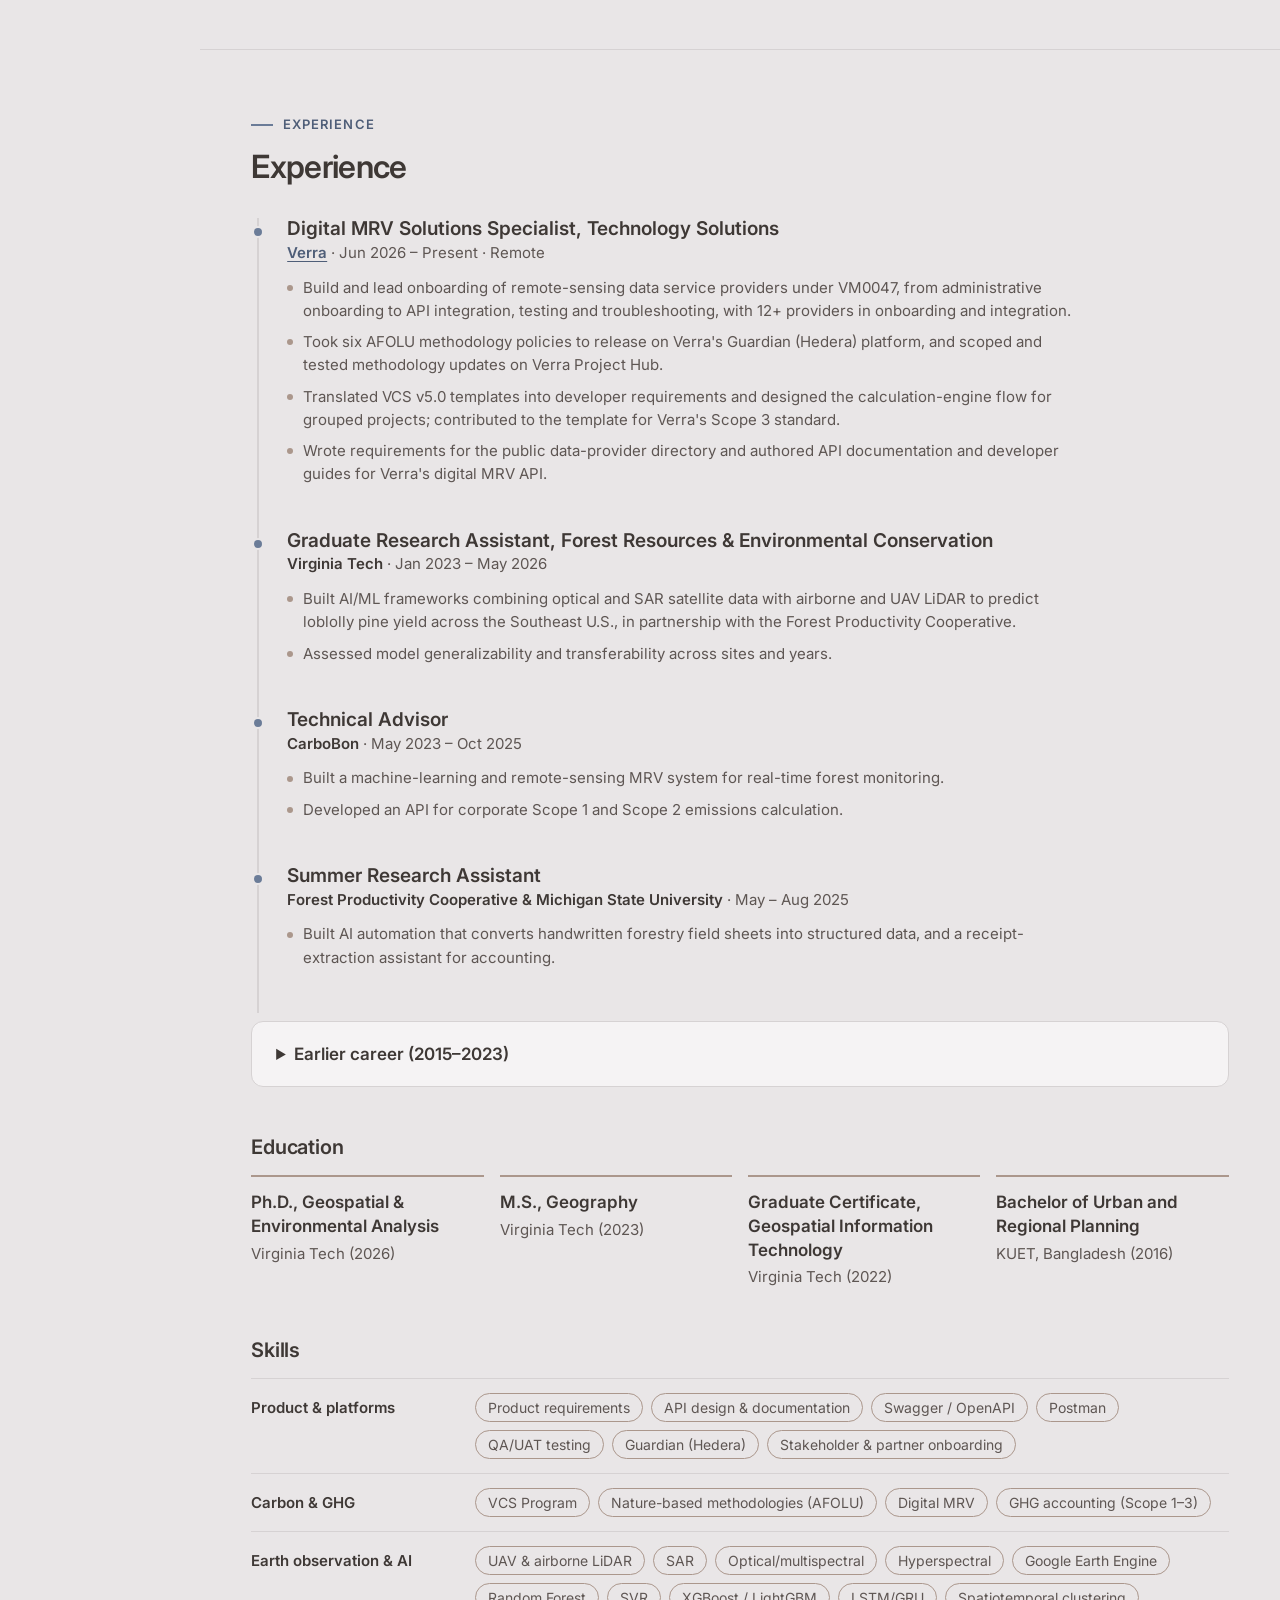
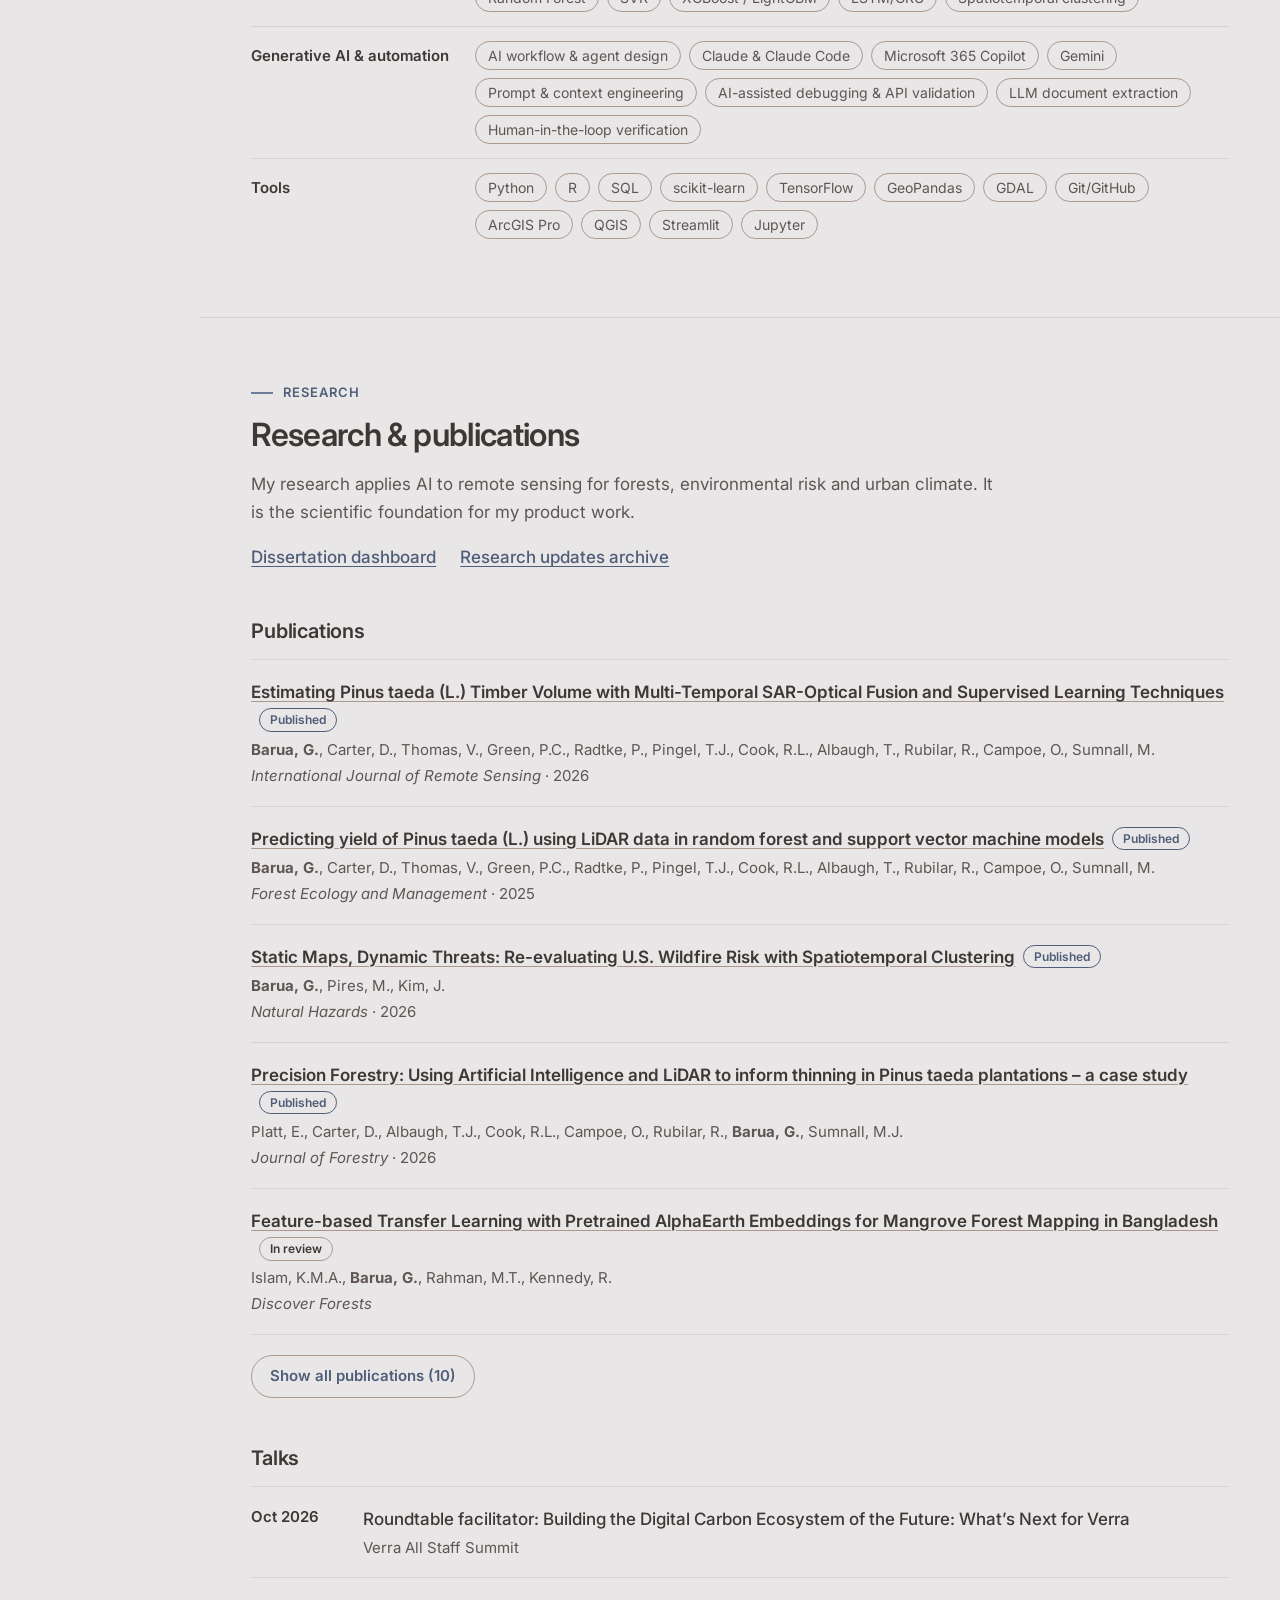
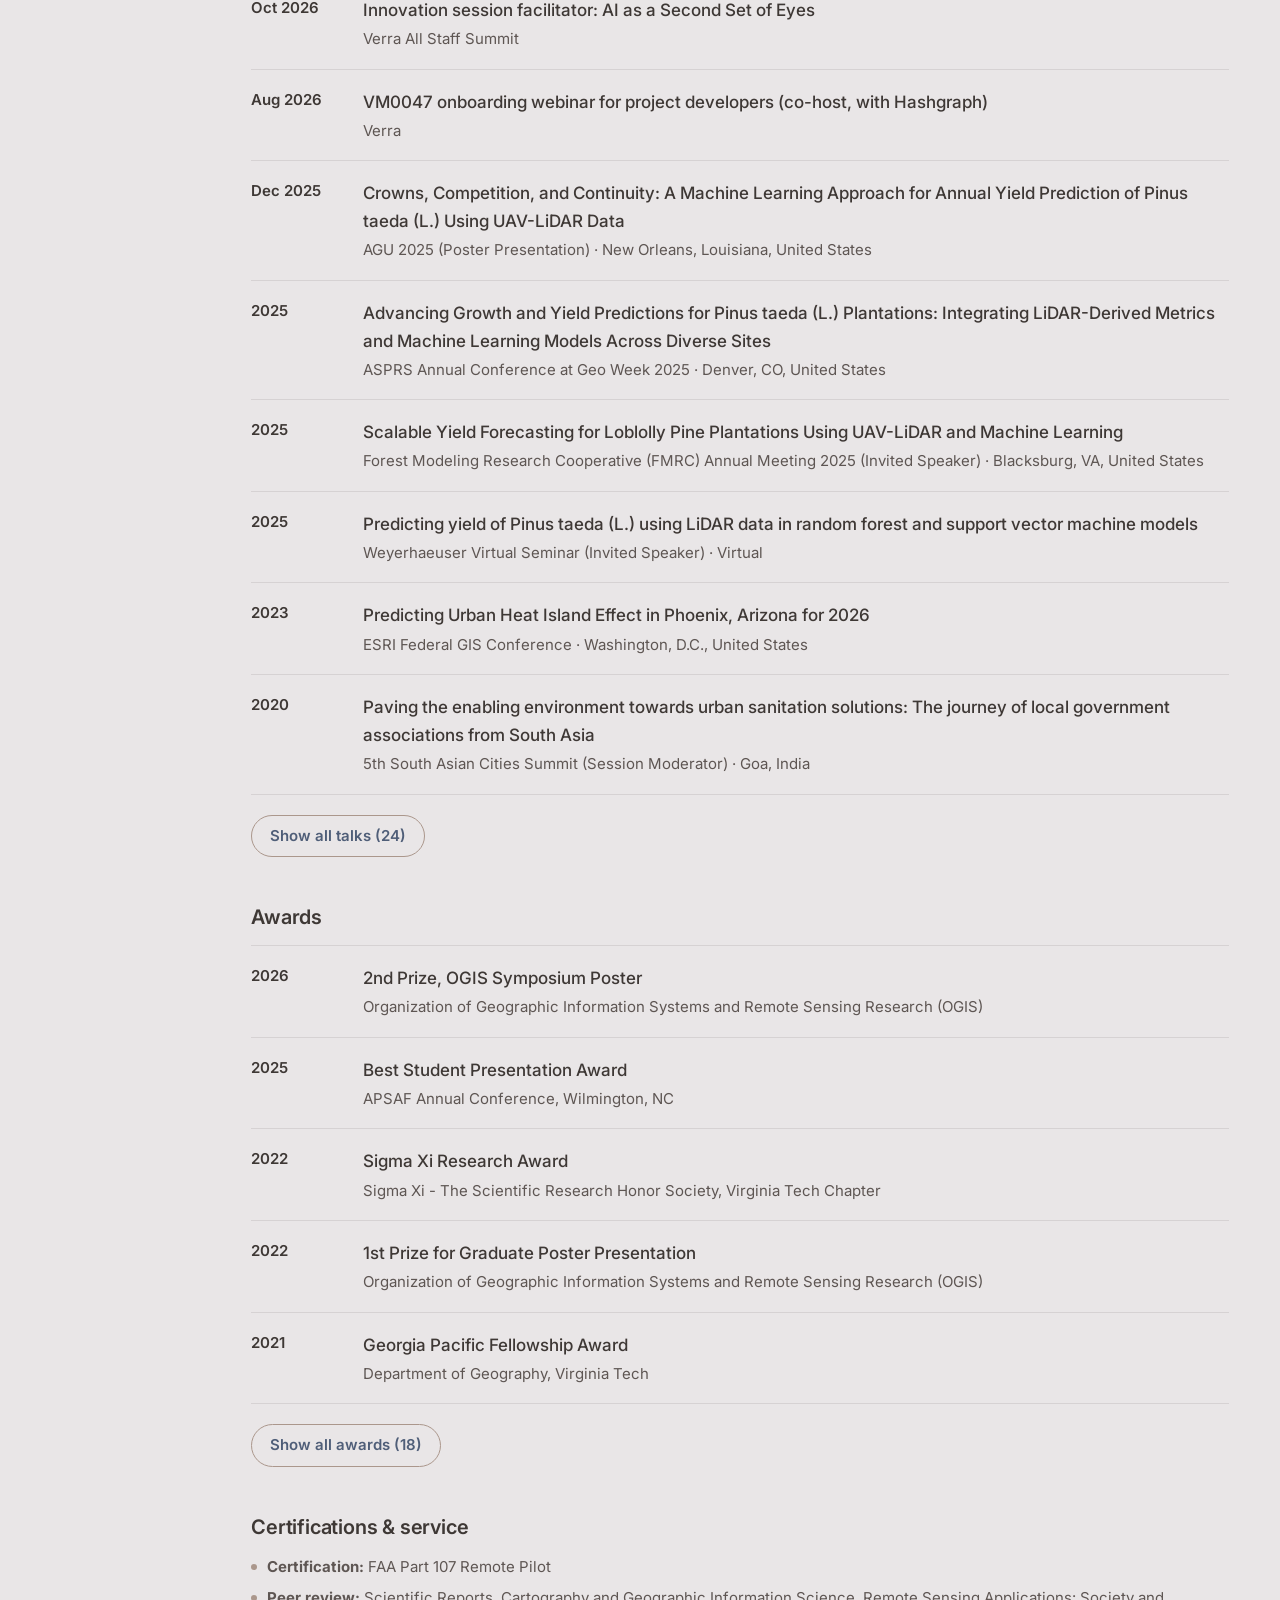
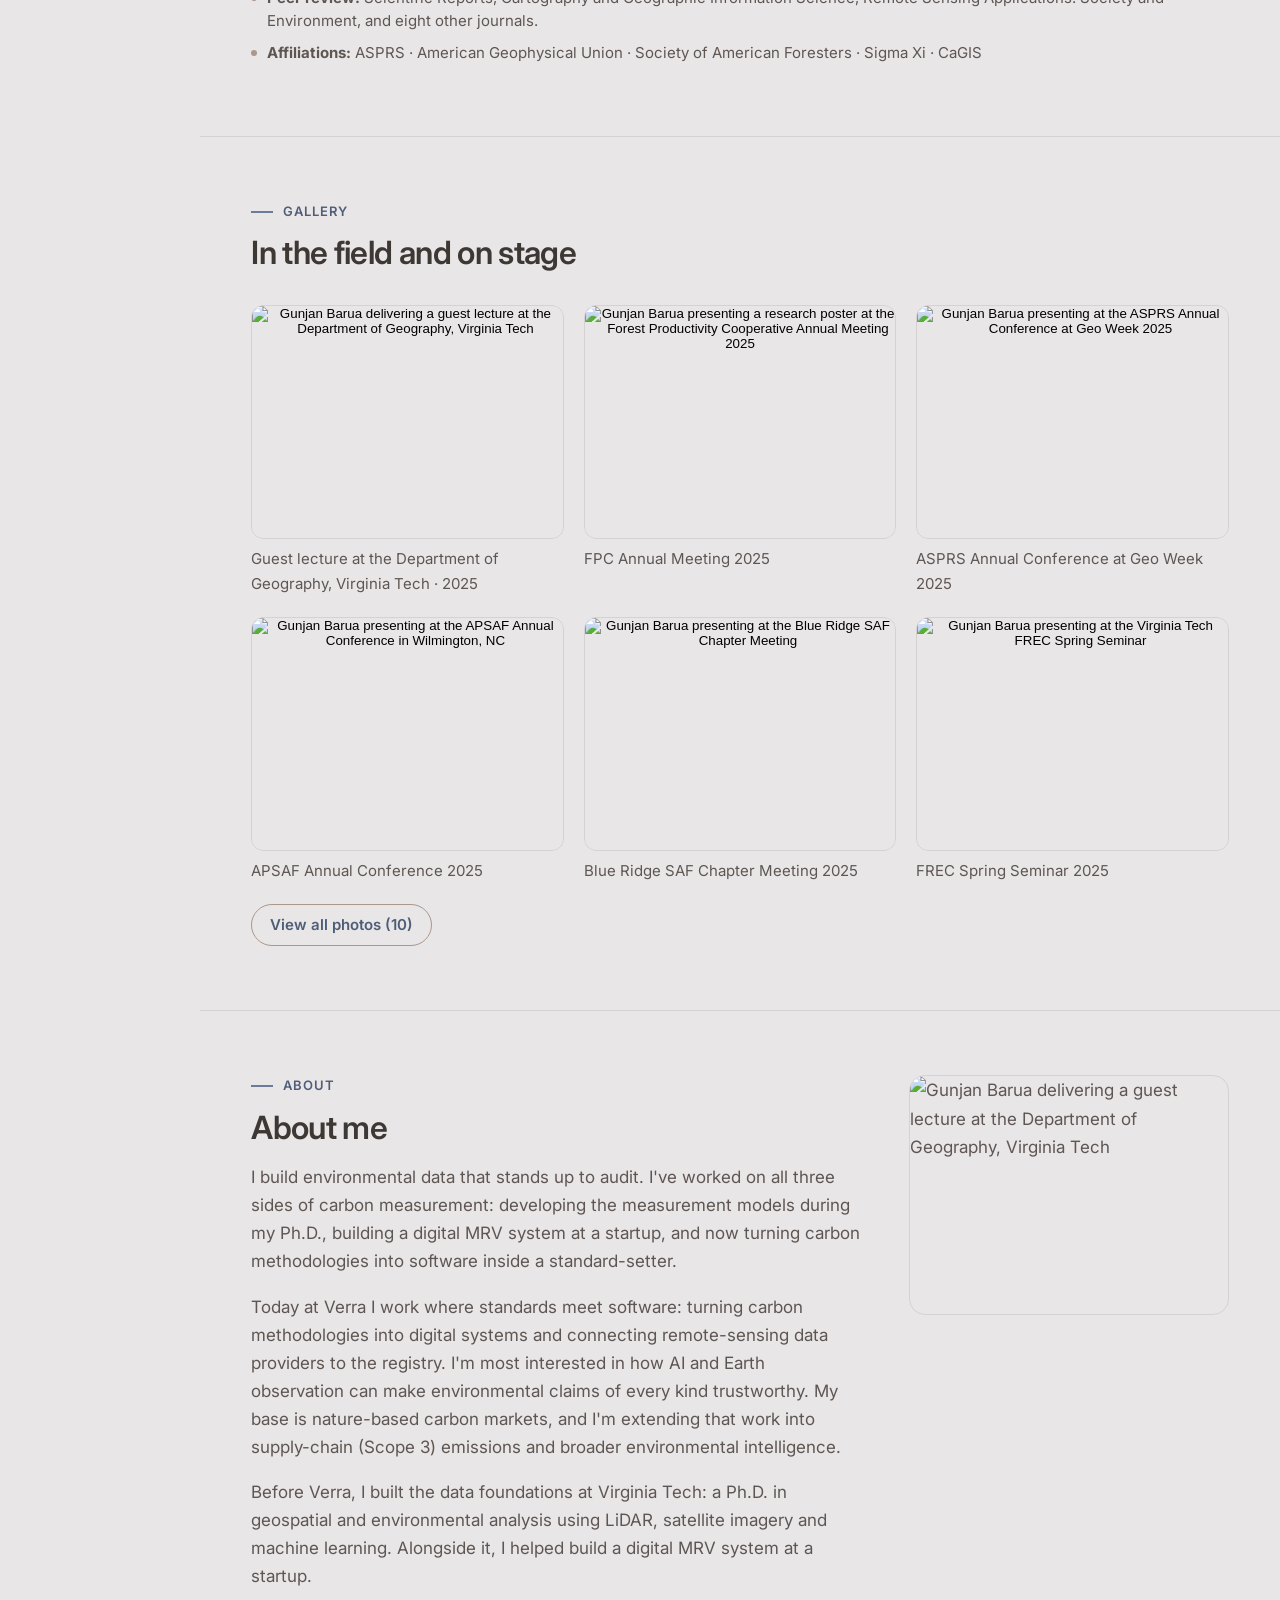
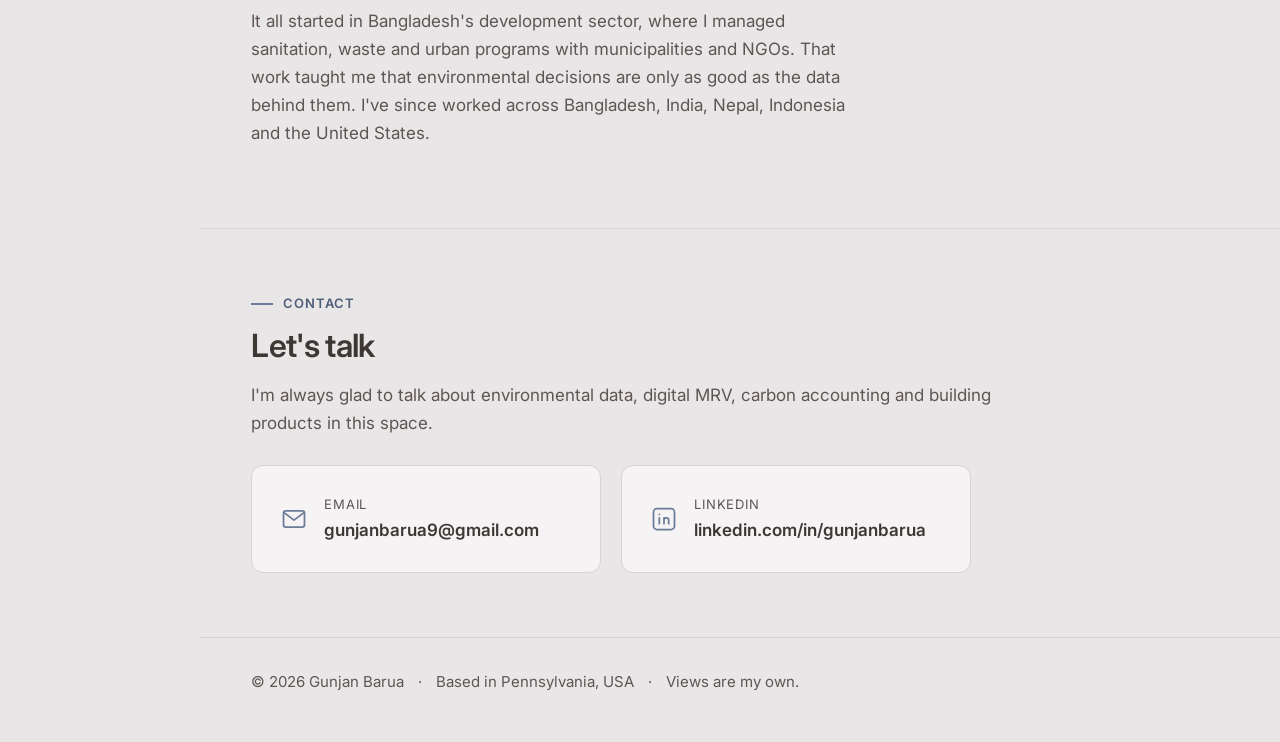
==== commit de51b47a: "deploy: 740493538db616ea7d34cab04889328b242cbd1c" ====
--- a/index.html
+++ b/index.html
@@ -182,7 +182,7 @@
         <h4>What I did</h4>
         <ul class="dots"><li>Designed a machine-learning and remote-sensing MRV system for near-real-time forest monitoring.</li><li>Led research on new AI and remote-sensing methodologies.</li><li>Built an API for calculating corporate Scope 1 and Scope 2 emissions.</li></ul>
         <h4>Outcome</h4>
-        <ul class="dots"><li>Contributed to Bangladesh's first carbon credit marketplace.</li></ul>
+        <ul class="dots"><li>Defined data schemas and automated validation logic that improved data integrity and audit readiness.</li></ul>
         <div class="chips"><span class="chip">dMRV</span><span class="chip">GHG accounting</span><span class="chip">Machine learning</span><span class="chip">Startup</span></div>
       </article>
       <article class="card work-card reveal" id="work-research">
@@ -221,7 +221,7 @@
       <article class="job">
         <h3>Technical Advisor</h3>
         <p class="job-meta"><span class="job-org">CarboBon</span> · May 2023 – Oct 2025</p>
-        <ul class="dots"><li>Built a machine-learning and remote-sensing MRV system for real-time forest monitoring, contributing to Bangladesh&#39;s first carbon credit marketplace.</li><li>Developed an API for corporate Scope 1 and Scope 2 emissions calculation.</li></ul>
+        <ul class="dots"><li>Built a machine-learning and remote-sensing MRV system for real-time forest monitoring.</li><li>Developed an API for corporate Scope 1 and Scope 2 emissions calculation.</li></ul>
       </article>
       <article class="job">
         <h3>Summer Research Assistant</h3>
@@ -307,7 +307,7 @@
       </div>
       <div class="skill-group">
         <h4>Earth observation &amp; AI</h4>
-        <div class="chips"><span class="chip">LiDAR</span><span class="chip">SAR</span><span class="chip">Optical/multispectral</span><span class="chip">Google Earth Engine</span><span class="chip">Random Forest</span><span class="chip">SVR</span><span class="chip">XGBoost / LightGBM</span><span class="chip">LSTM/GRU</span><span class="chip">Spatiotemporal clustering</span></div>
+        <div class="chips"><span class="chip">UAV &amp; airborne LiDAR</span><span class="chip">SAR</span><span class="chip">Optical/multispectral</span><span class="chip">Hyperspectral</span><span class="chip">Google Earth Engine</span><span class="chip">Random Forest</span><span class="chip">SVR</span><span class="chip">XGBoost / LightGBM</span><span class="chip">LSTM/GRU</span><span class="chip">Spatiotemporal clustering</span></div>
       </div>
       <div class="skill-group">
         <h4>Generative AI &amp; automation</h4>
@@ -315,7 +315,7 @@
       </div>
       <div class="skill-group">
         <h4>Tools</h4>
-        <div class="chips"><span class="chip">Python</span><span class="chip">R</span><span class="chip">SQL</span><span class="chip">Git/GitHub</span><span class="chip">ArcGIS Pro</span><span class="chip">Streamlit</span><span class="chip">Jupyter</span></div>
+        <div class="chips"><span class="chip">Python</span><span class="chip">R</span><span class="chip">SQL</span><span class="chip">scikit-learn</span><span class="chip">TensorFlow</span><span class="chip">GeoPandas</span><span class="chip">GDAL</span><span class="chip">Git/GitHub</span><span class="chip">ArcGIS Pro</span><span class="chip">QGIS</span><span class="chip">Streamlit</span><span class="chip">Jupyter</span></div>
       </div>
     </div>
   </div>
@@ -569,6 +569,13 @@
       </ul>
       <button class="toggle" type="button" data-toggle="#awards-block" data-more="Show all awards (18)" data-less="Show fewer awards" aria-expanded="false">Show all awards (18)</button>
     </div>
+
+    <h3 class="sub-title">Certifications &amp; service</h3>
+    <ul class="dots">
+      <li><strong>Certification:</strong> FAA Part 107 Remote Pilot</li>
+      <li><strong>Peer review:</strong> Scientific Reports, Cartography and Geographic Information Science, Remote Sensing Applications: Society and Environment, and eight other journals.</li>
+      <li><strong>Affiliations:</strong> ASPRS · American Geophysical Union · Society of American Foresters · Sigma Xi · CaGIS</li>
+    </ul>
   </div>
 </section>
 
@@ -659,7 +666,7 @@
       <h2 class="section-title" id="about-title">About me</h2>
       <p>I build environmental data that stands up to audit. I've worked on all three sides of carbon measurement: developing the measurement models during my Ph.D., building a digital MRV system at a startup, and now turning carbon methodologies into software inside a standard-setter.</p>
       <p>Today at Verra I work where standards meet software: turning carbon methodologies into digital systems and connecting remote-sensing data providers to the registry. I'm most interested in how AI and Earth observation can make environmental claims of every kind trustworthy. My base is nature-based carbon markets, and I'm extending that work into supply-chain (Scope 3) emissions and broader environmental intelligence.</p>
-      <p>Before Verra, I built the data foundations at Virginia Tech: a Ph.D. in geospatial and environmental analysis using LiDAR, satellite imagery and machine learning. Alongside it, I helped build a digital MRV system for Bangladesh's first carbon credit marketplace.</p>
+      <p>Before Verra, I built the data foundations at Virginia Tech: a Ph.D. in geospatial and environmental analysis using LiDAR, satellite imagery and machine learning. Alongside it, I helped build a digital MRV system at a startup.</p>
       <p>It all started in Bangladesh's development sector, where I managed sanitation, waste and urban programs with municipalities and NGOs. That work taught me that environmental decisions are only as good as the data behind them. I've since worked across Bangladesh, India, Nepal, Indonesia and the United States.</p>
     </div>
     <div class="about-photo">
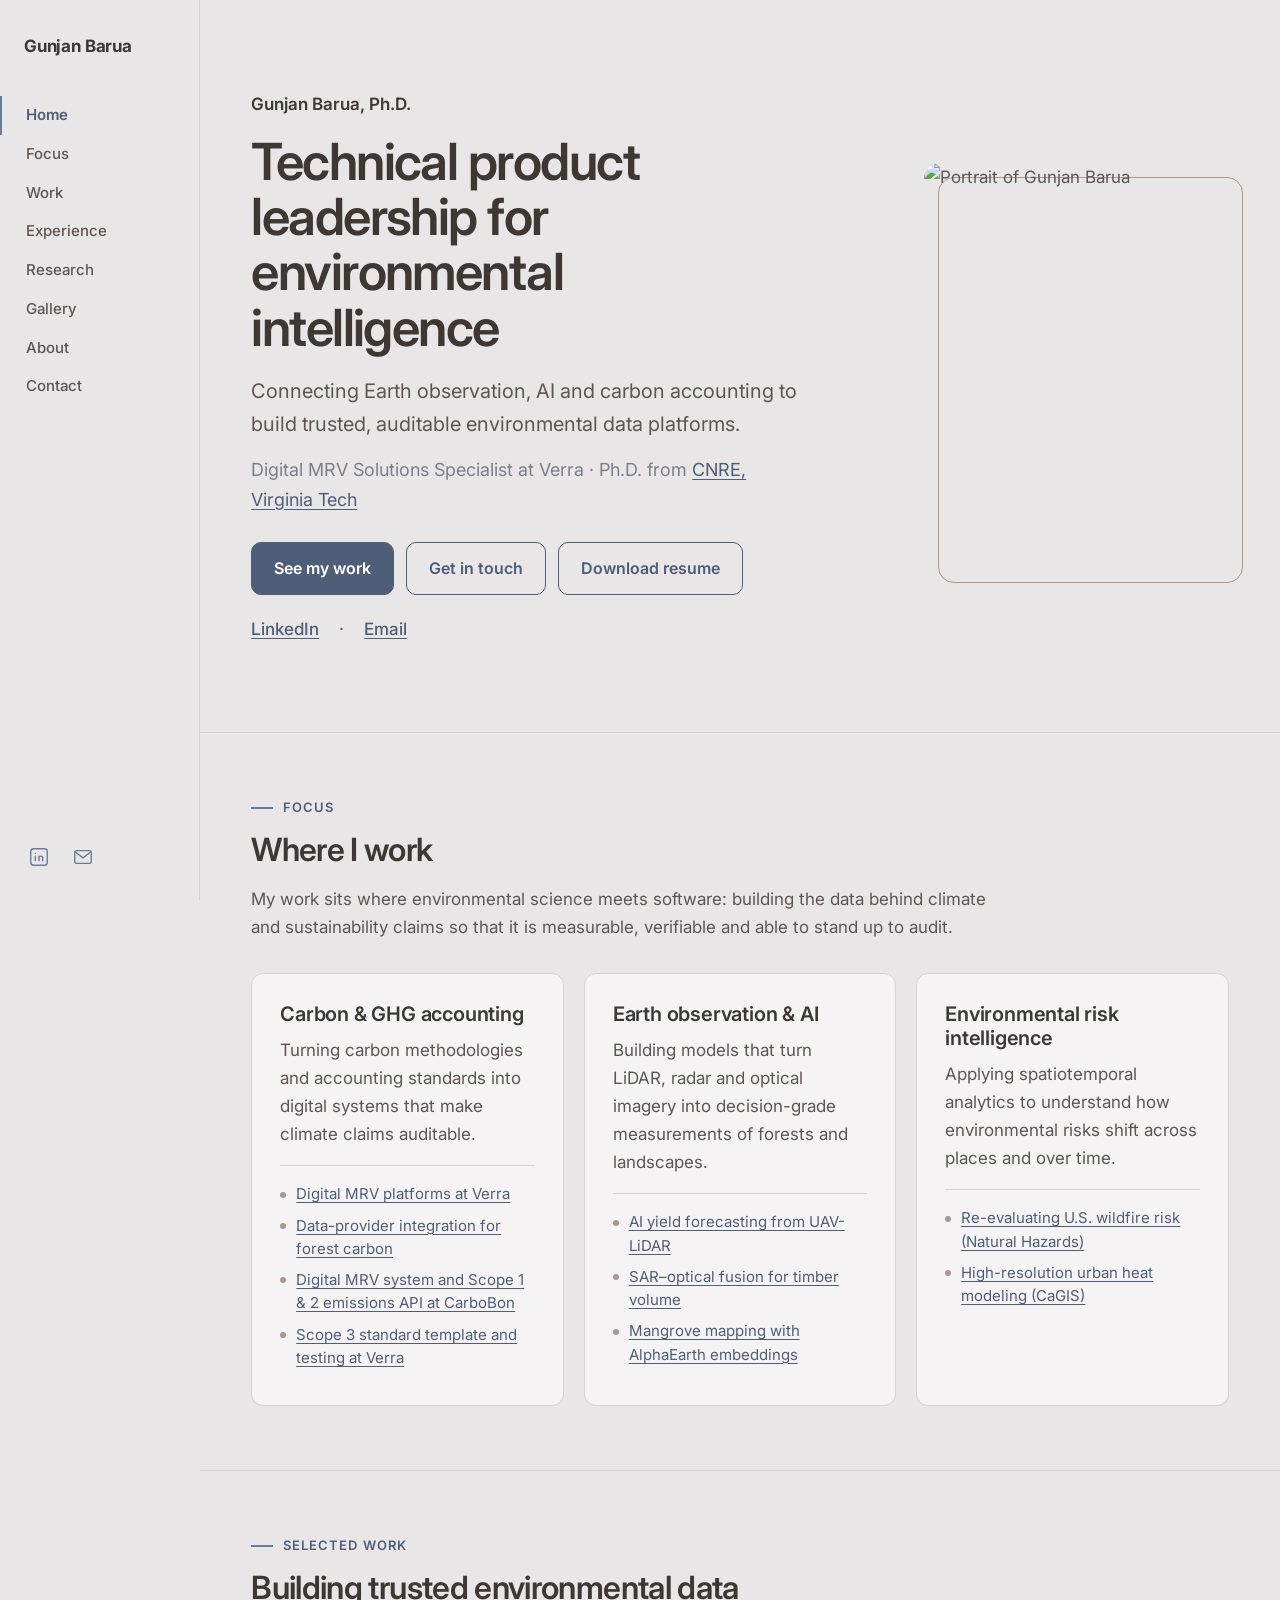
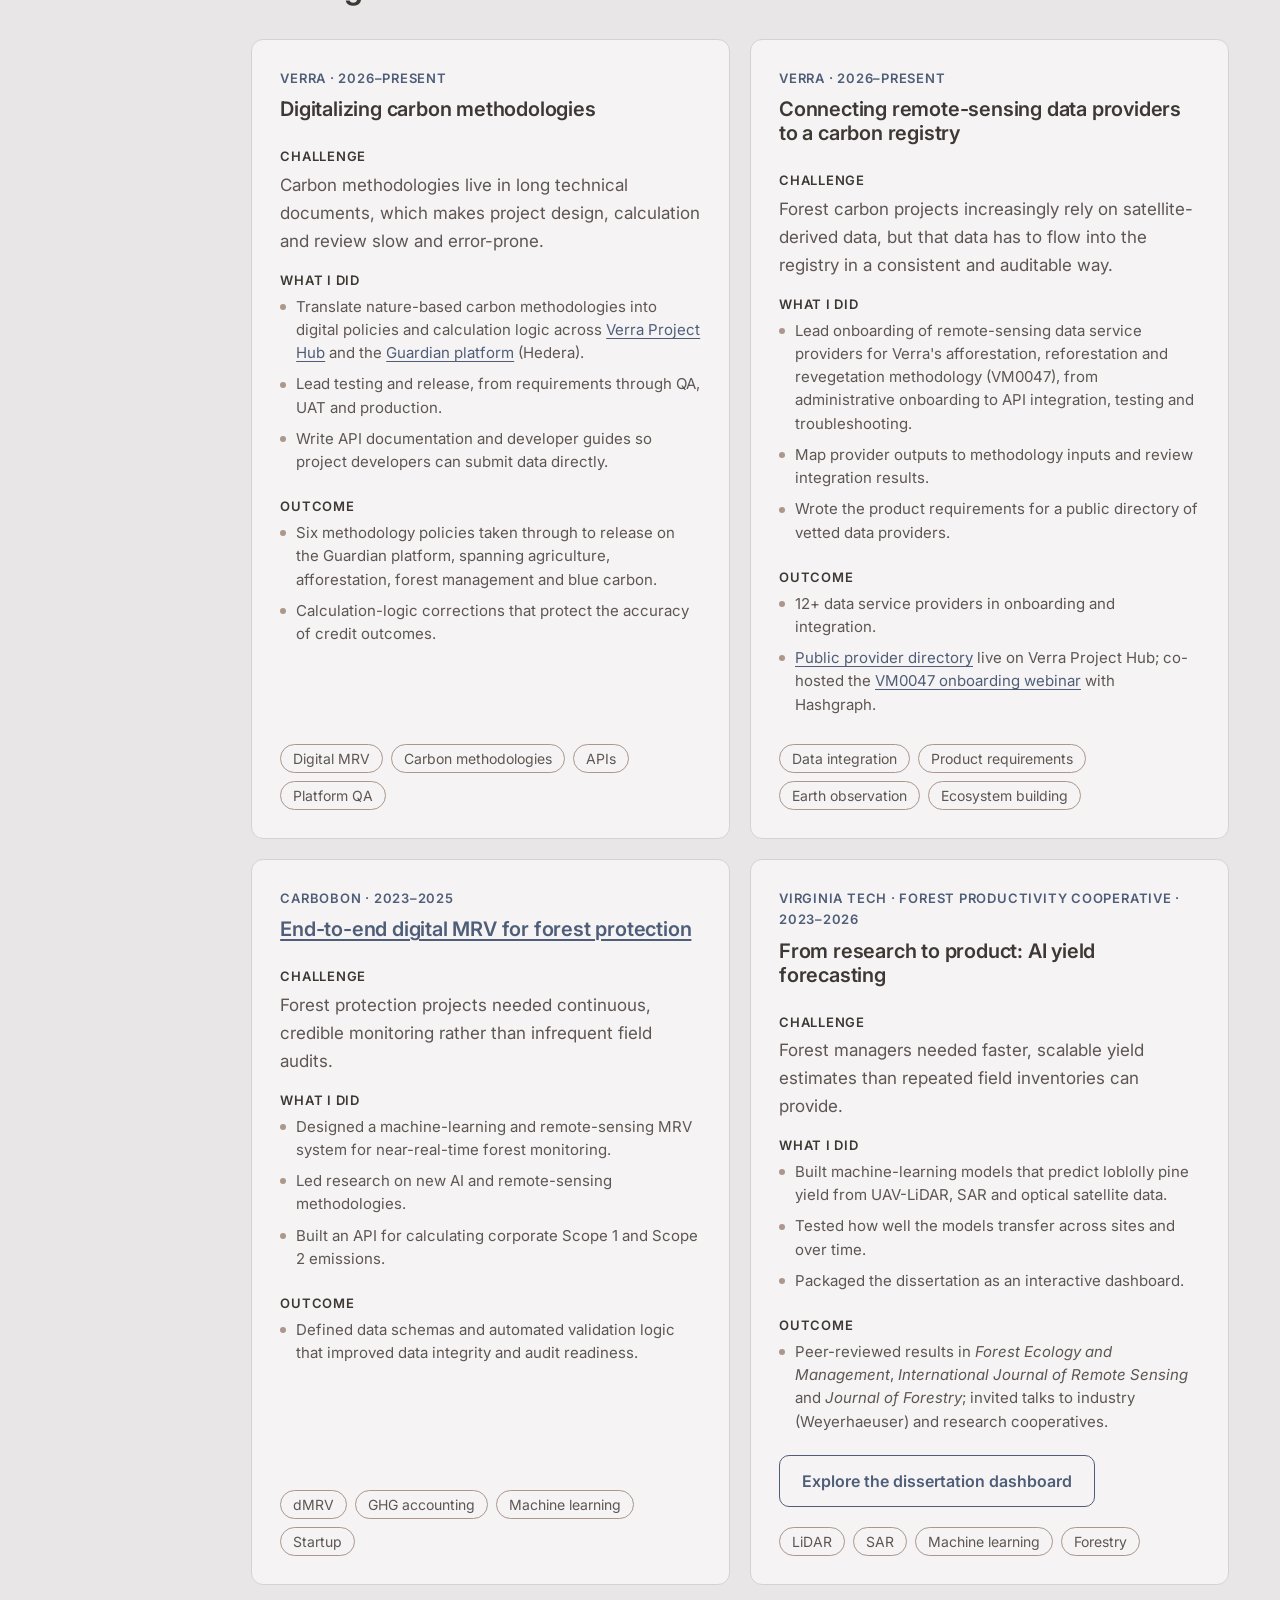
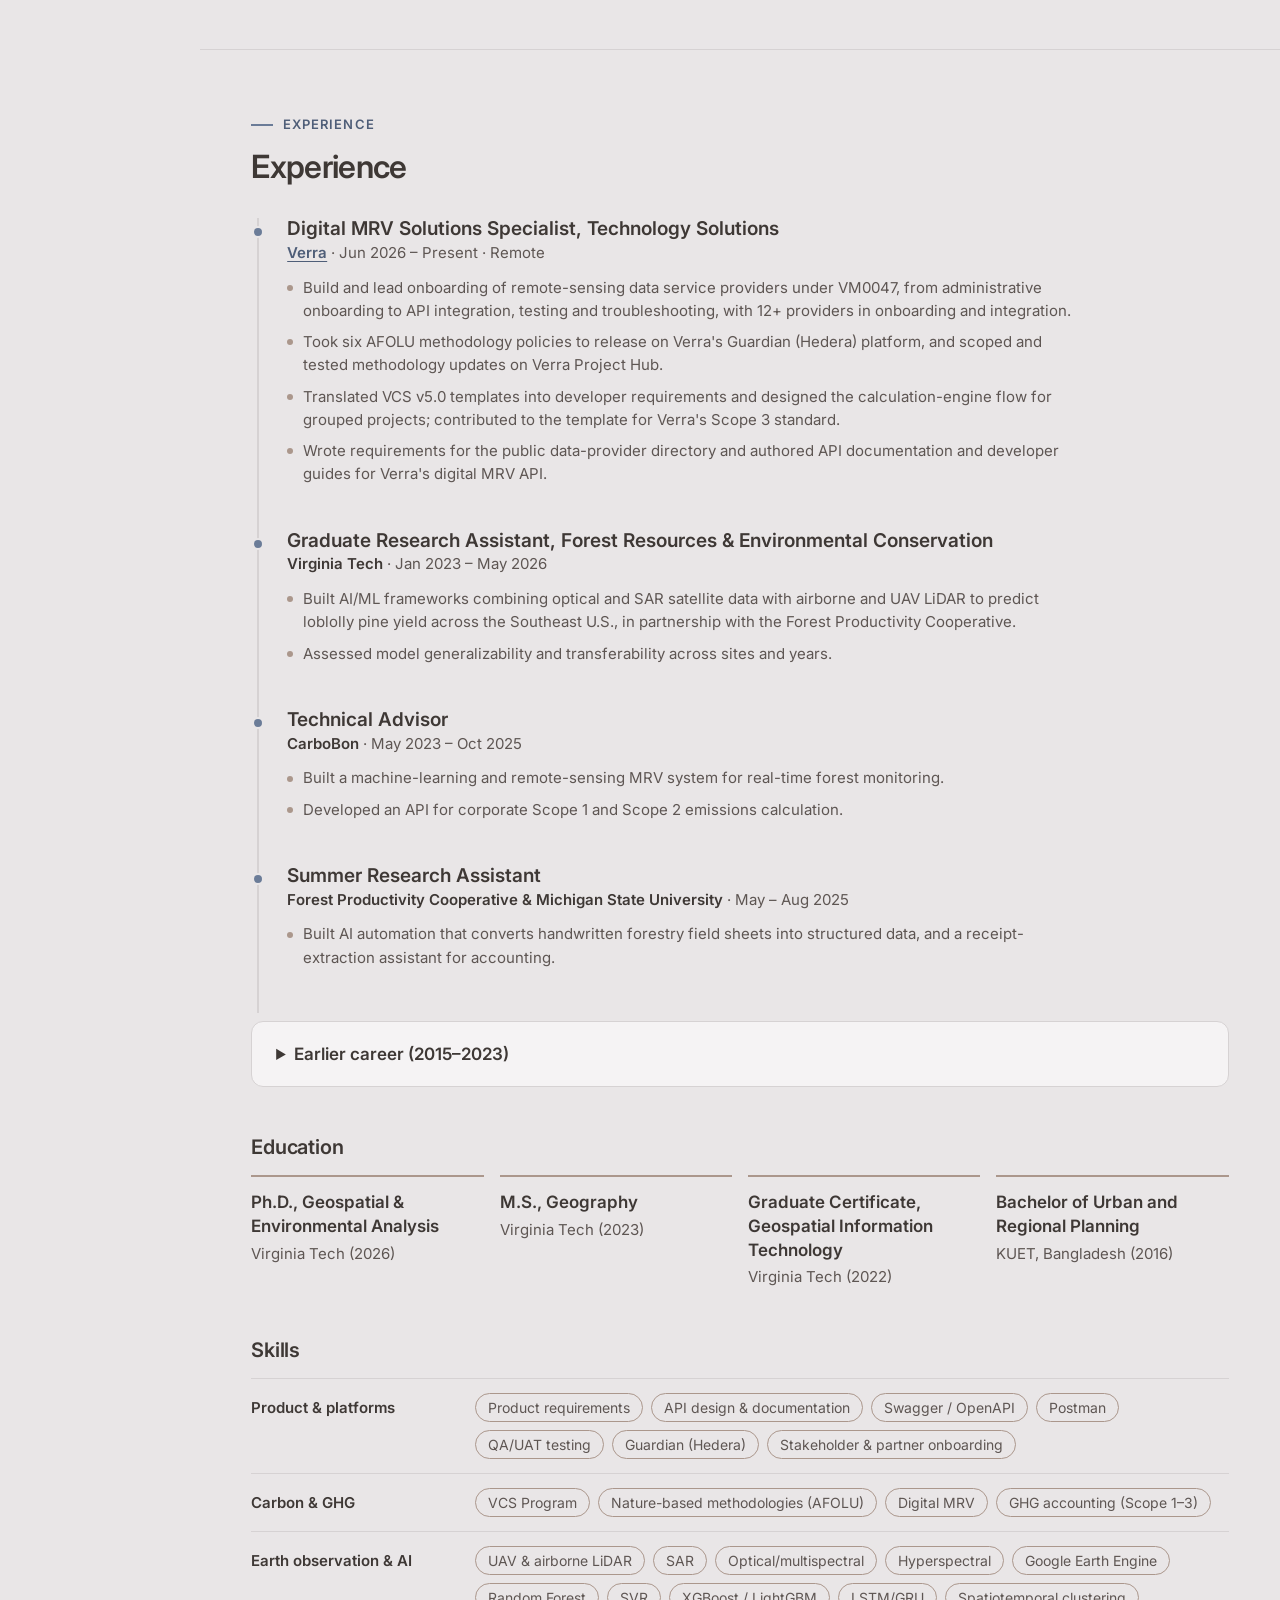
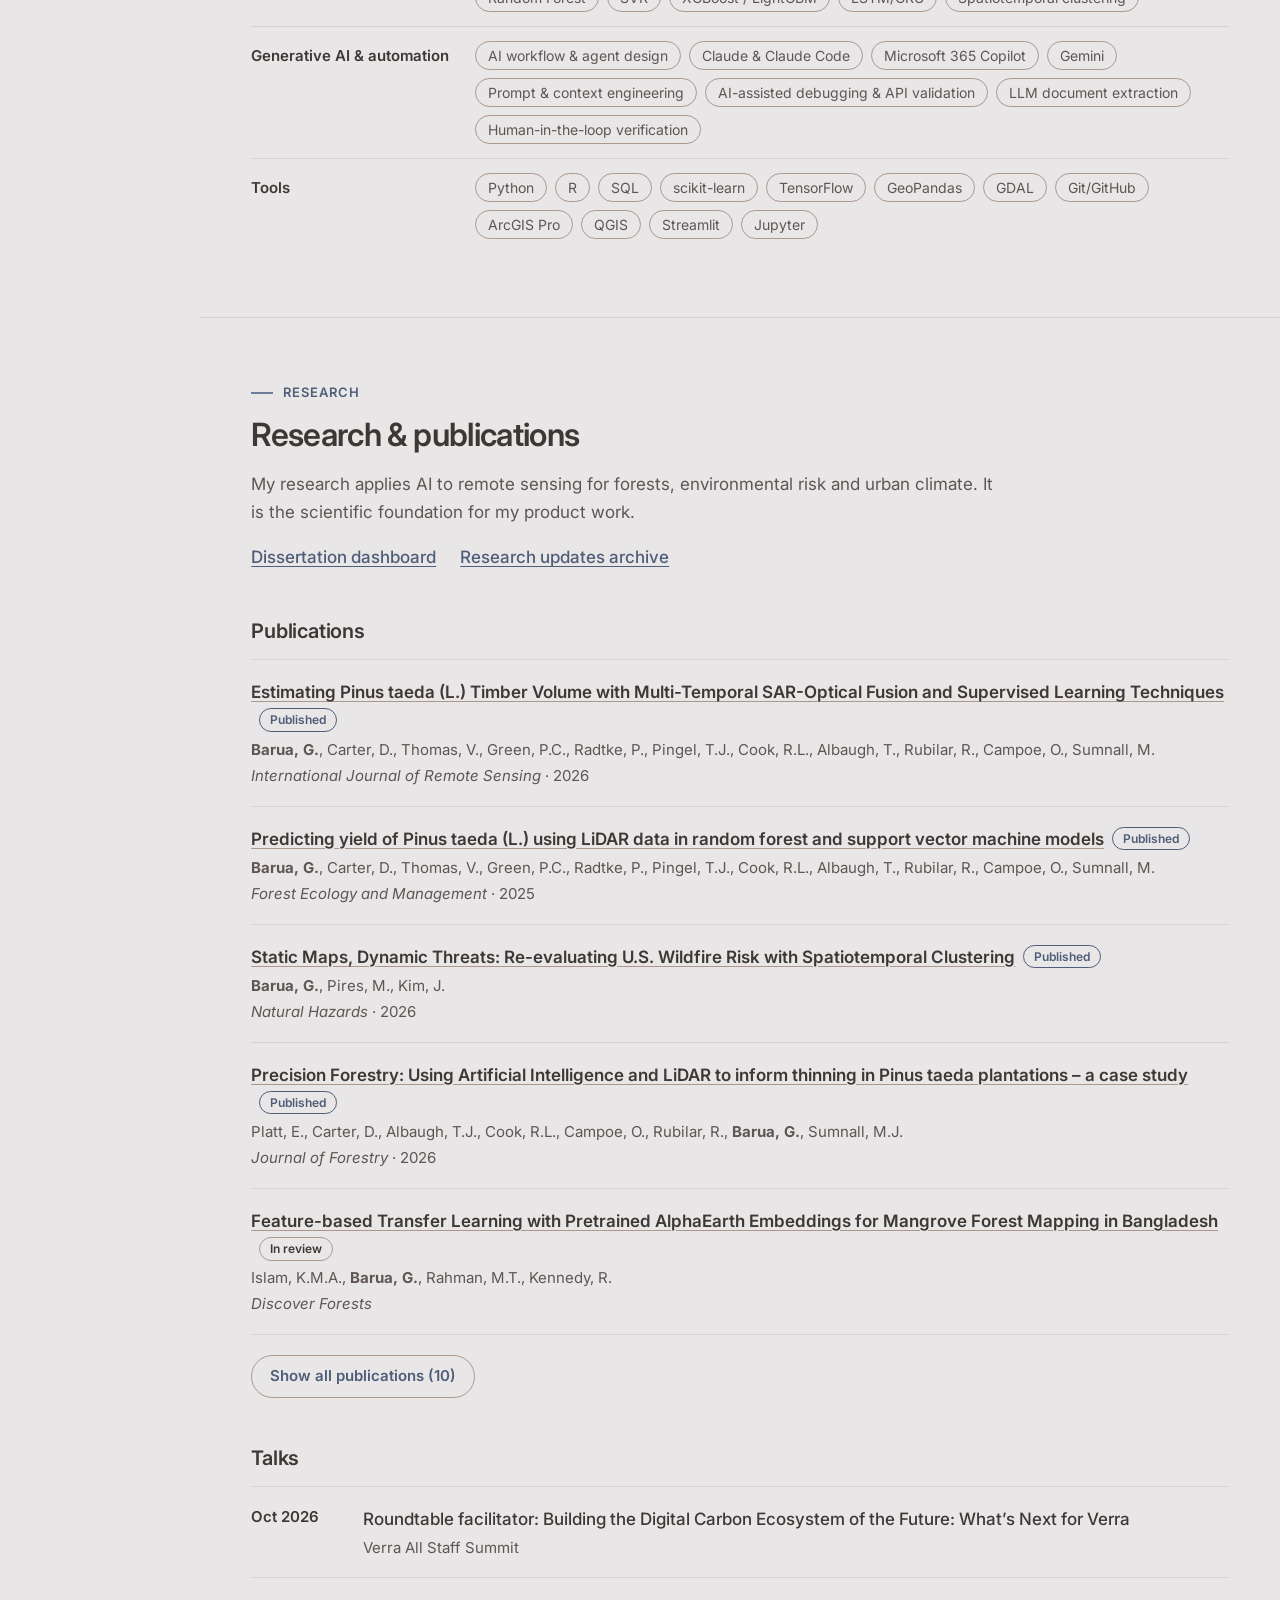
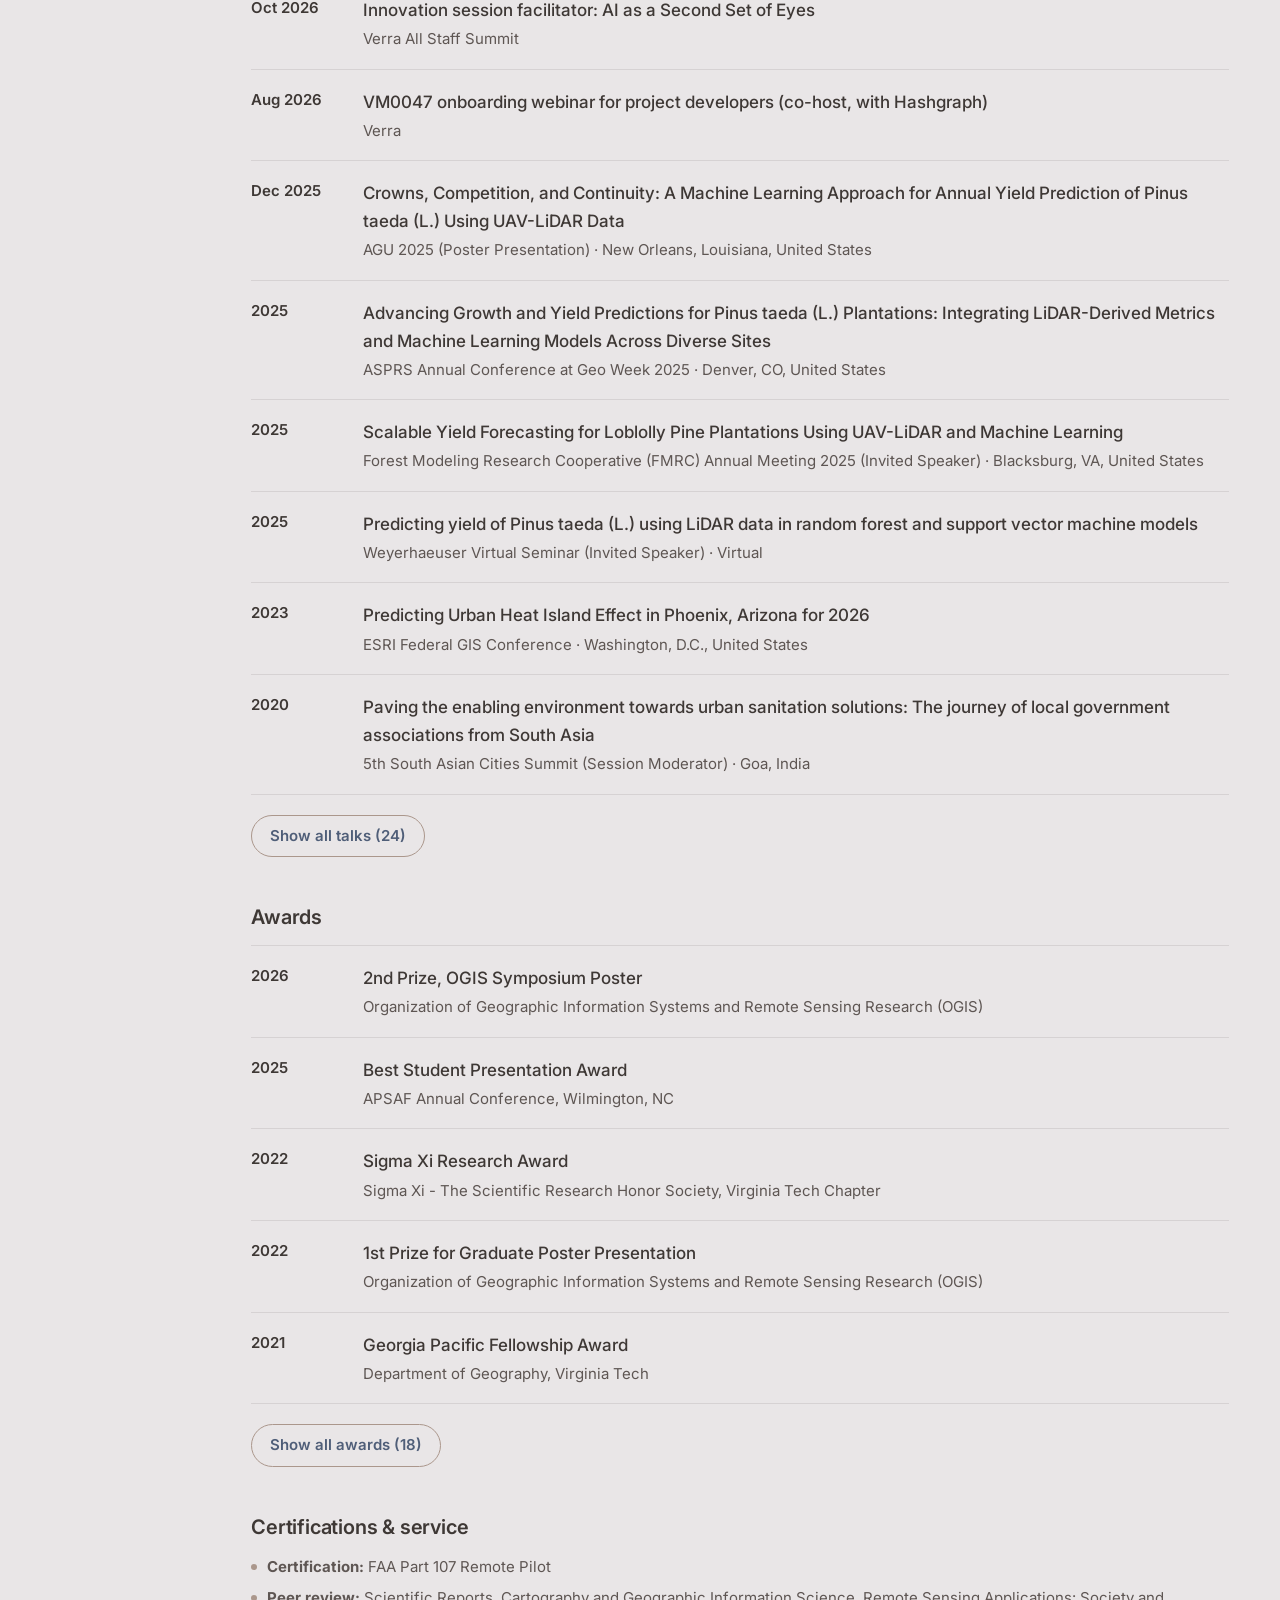
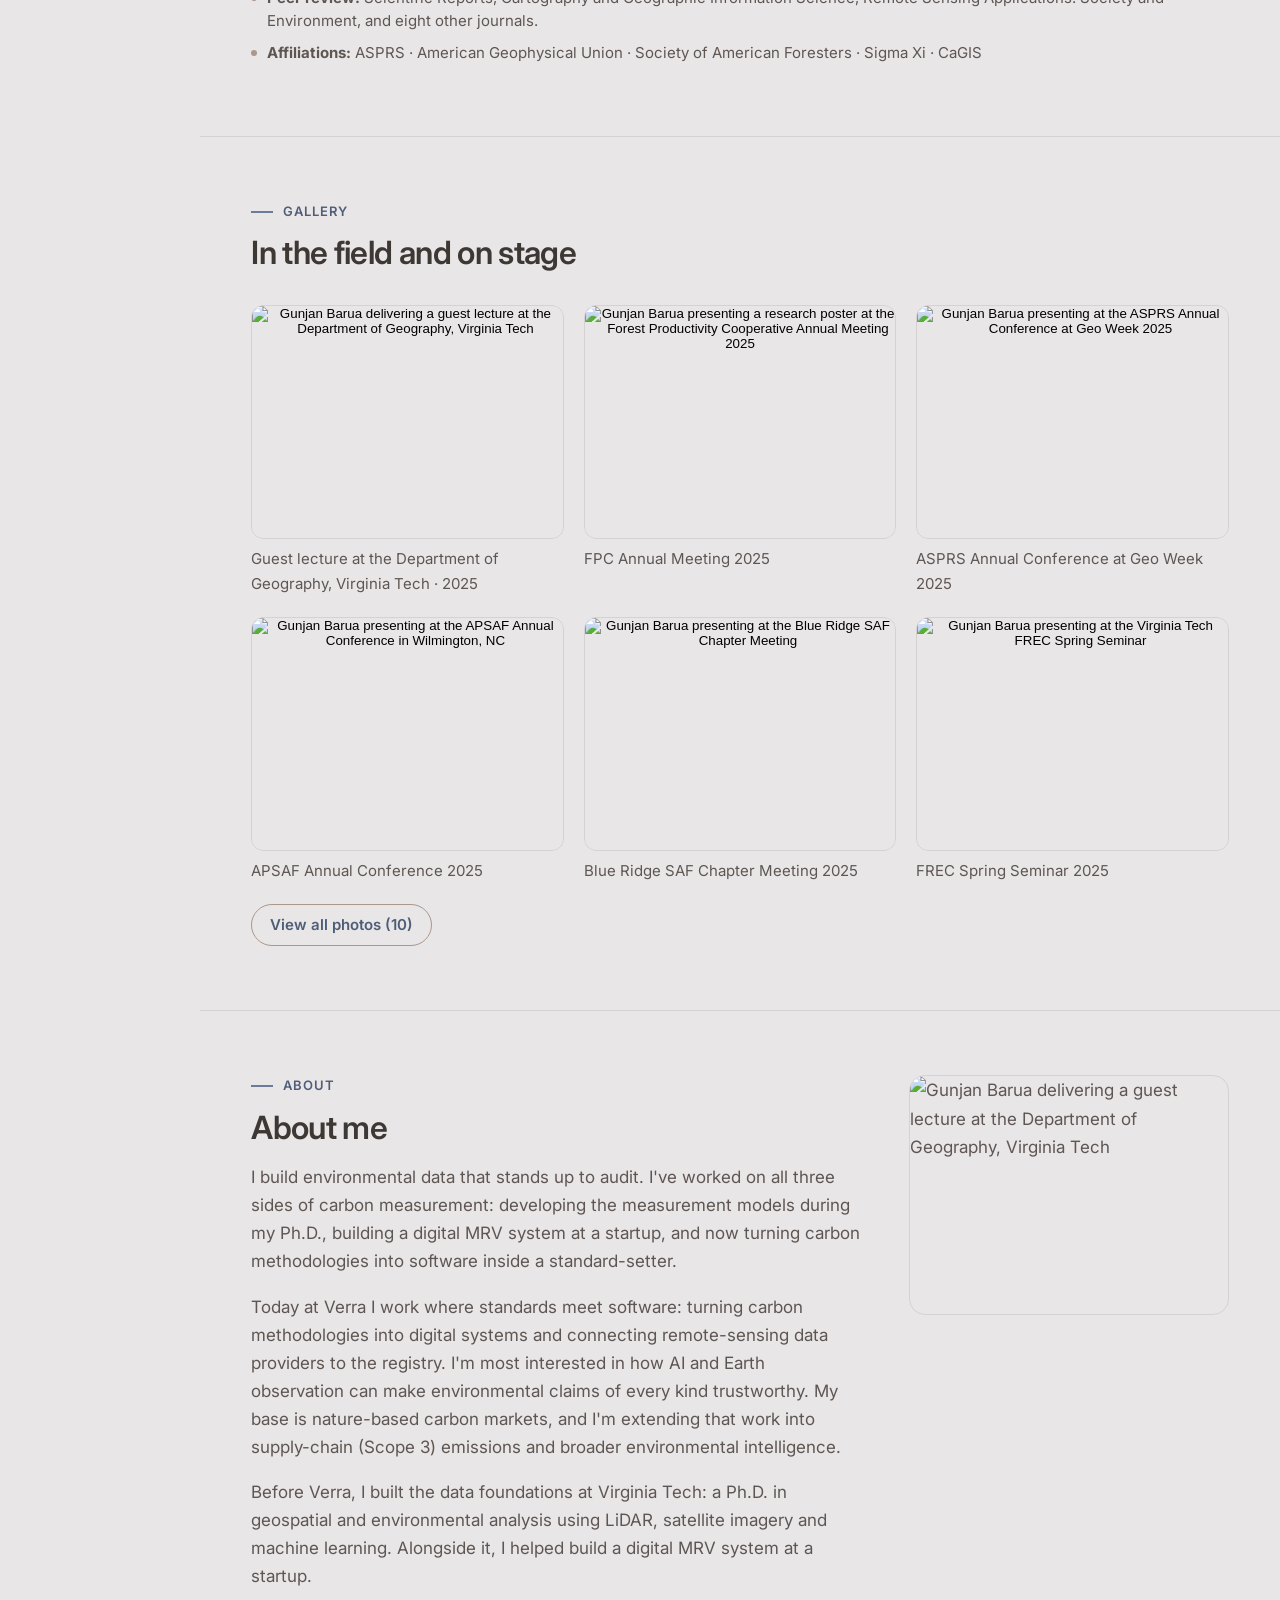
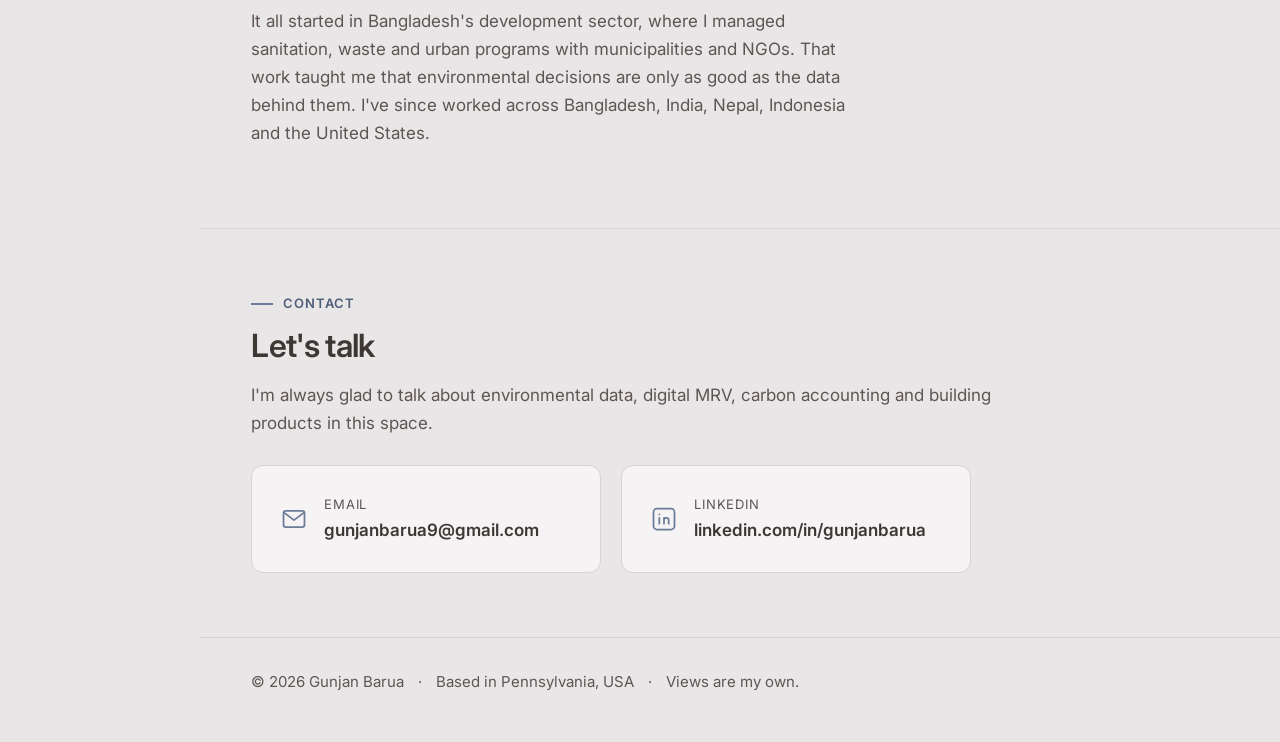
==== commit 677273ab: "deploy: e1e970469d8cbb6e0aa5949563e5314bab42cc31" ====
--- a/index.html
+++ b/index.html
@@ -95,6 +95,7 @@
       <div class="hero-actions">
         <a class="btn btn-primary" href="#work">See my work</a>
         <a class="btn btn-outline" href="#contact">Get in touch</a>
+        <a class="btn btn-outline" href="/files/Gunjan_Barua_Resume.pdf" download>Download resume</a>
       </div>
       <div class="hero-links">
         <a href="https://linkedin.com/in/gunjanbarua/" target="_blank" rel="noopener">LinkedIn</a>
